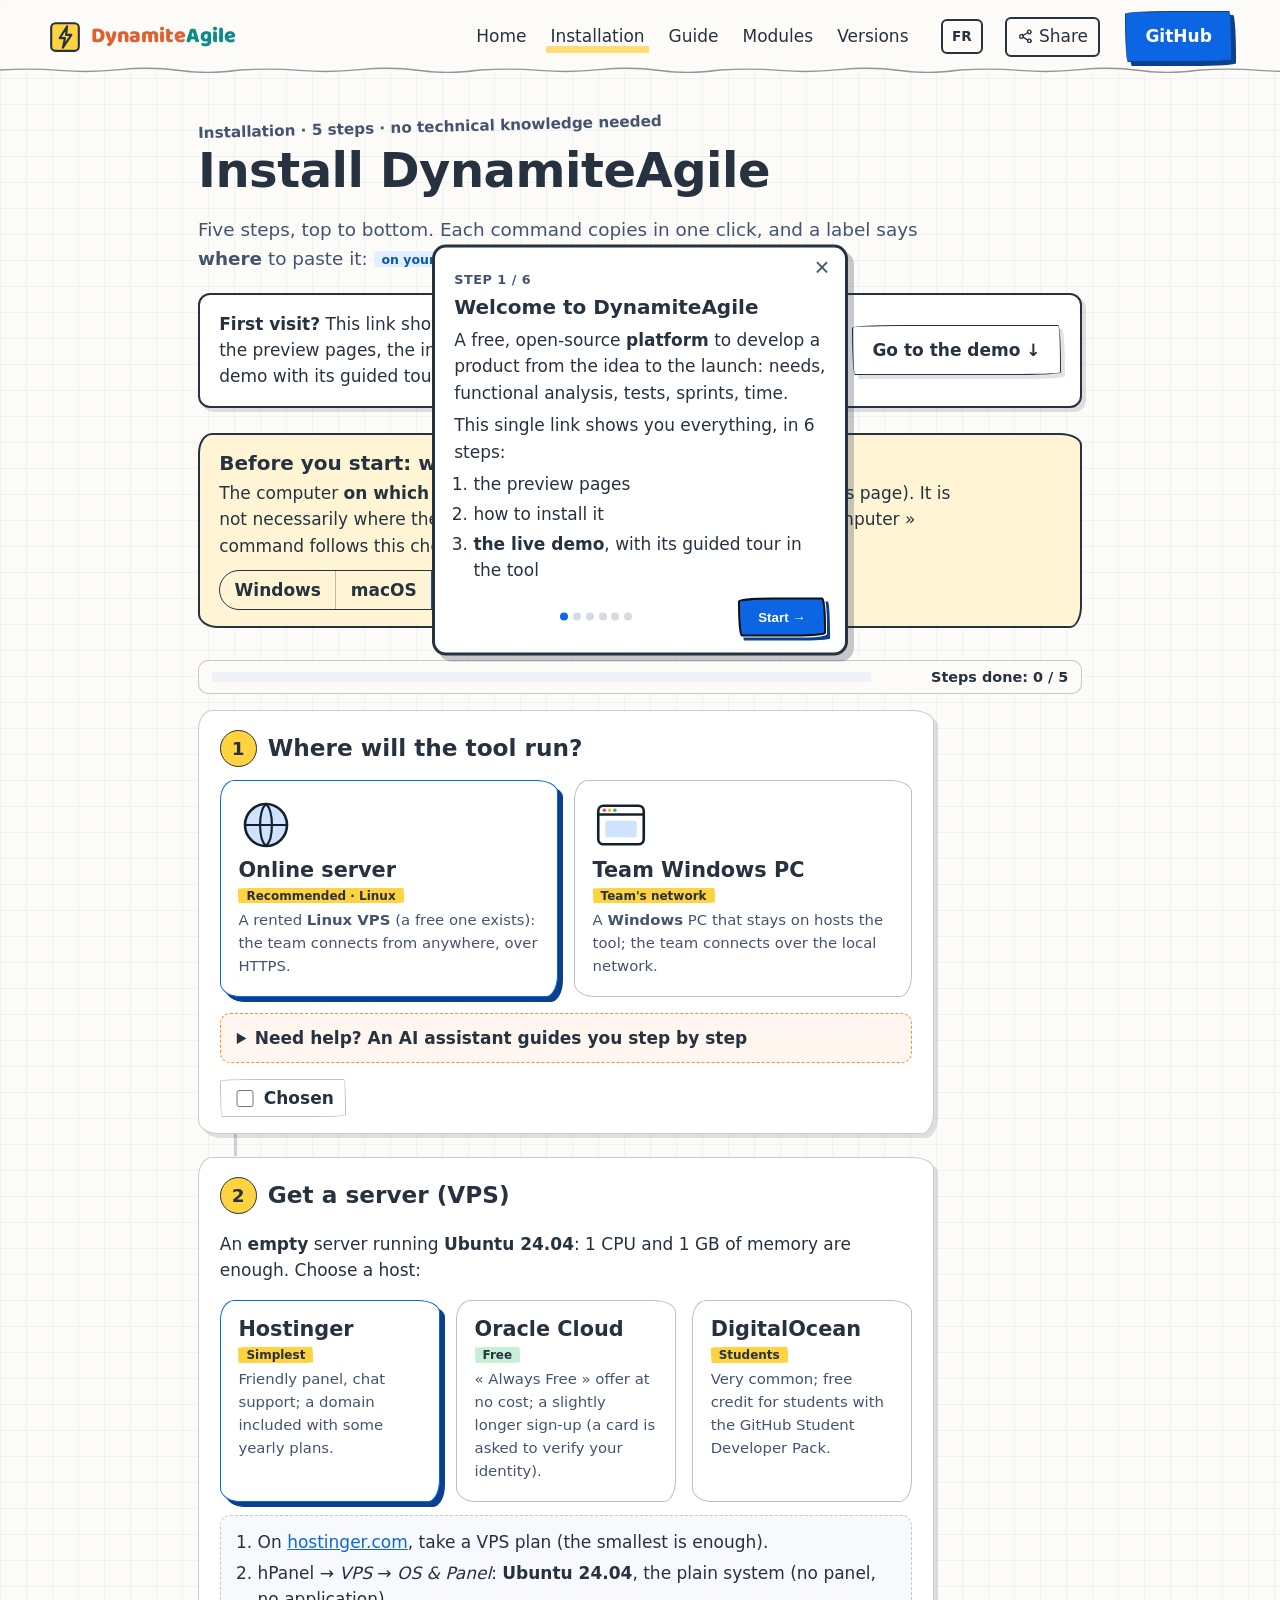
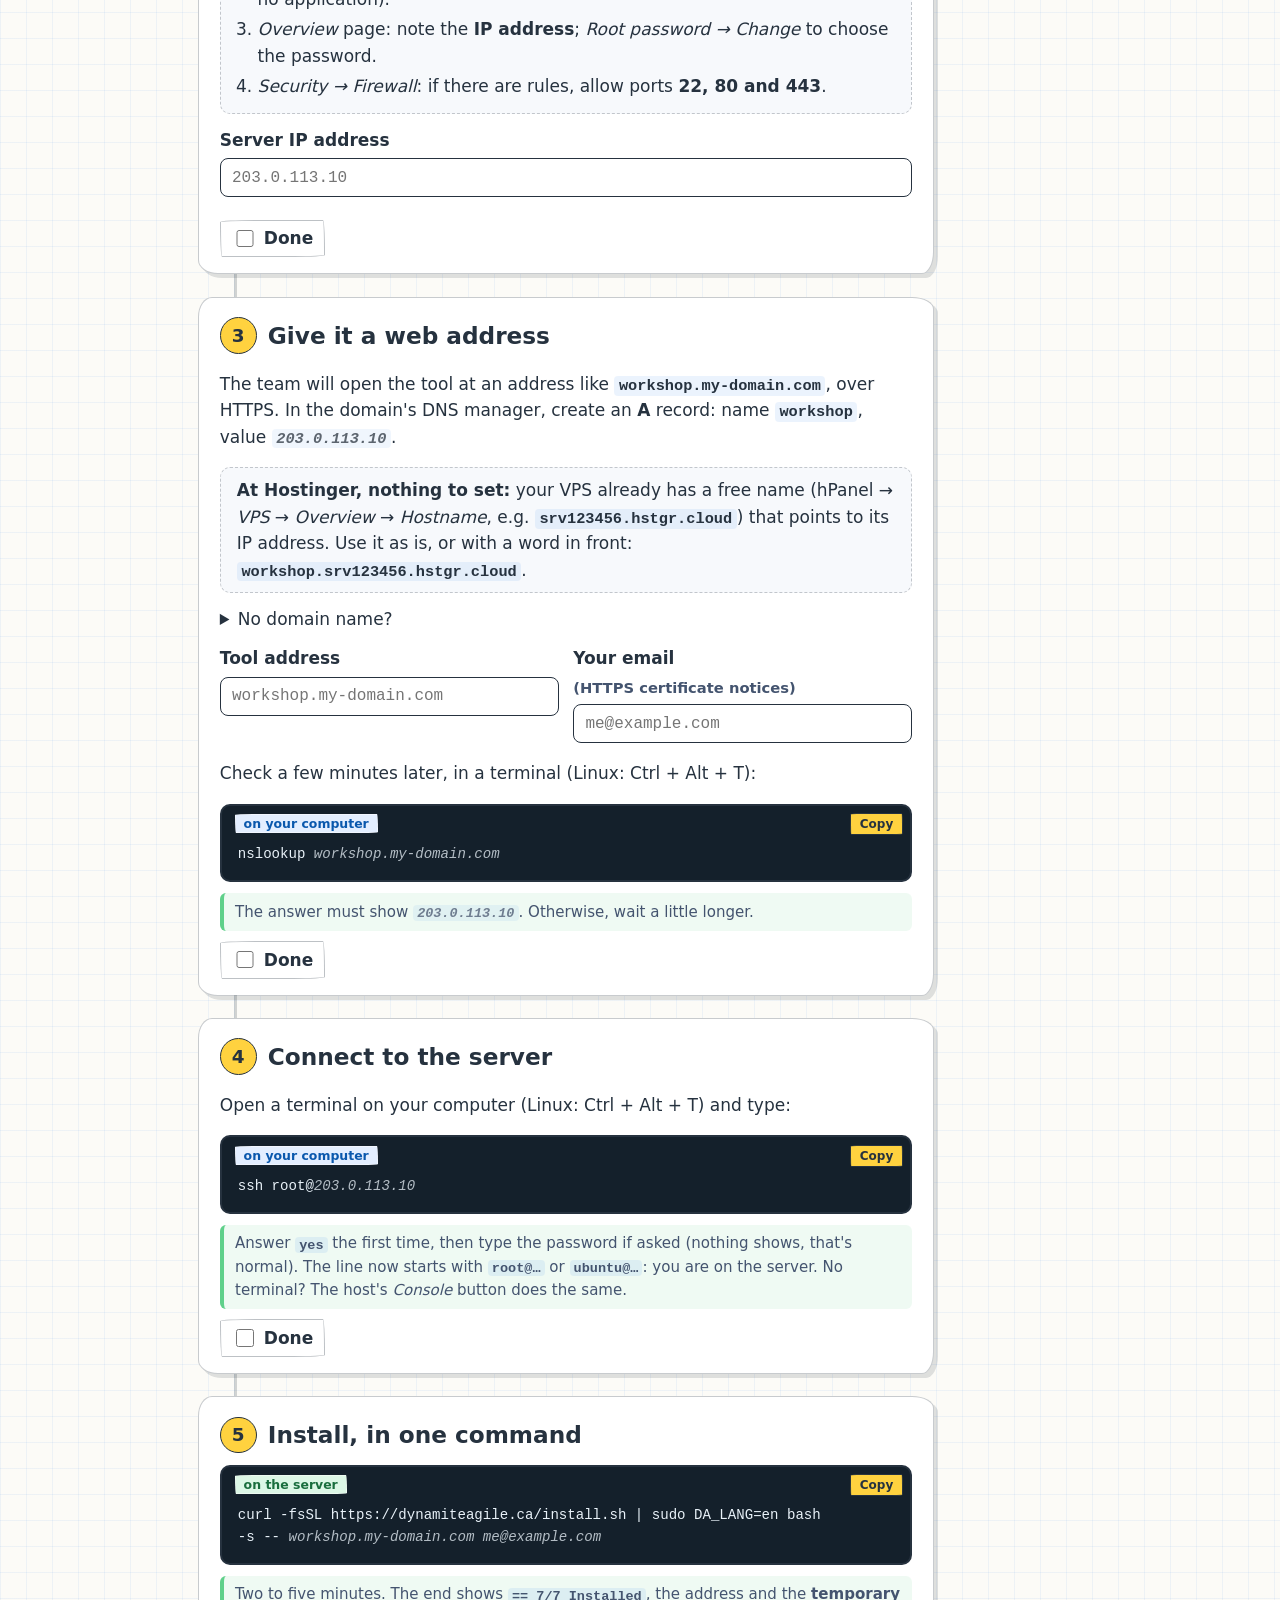
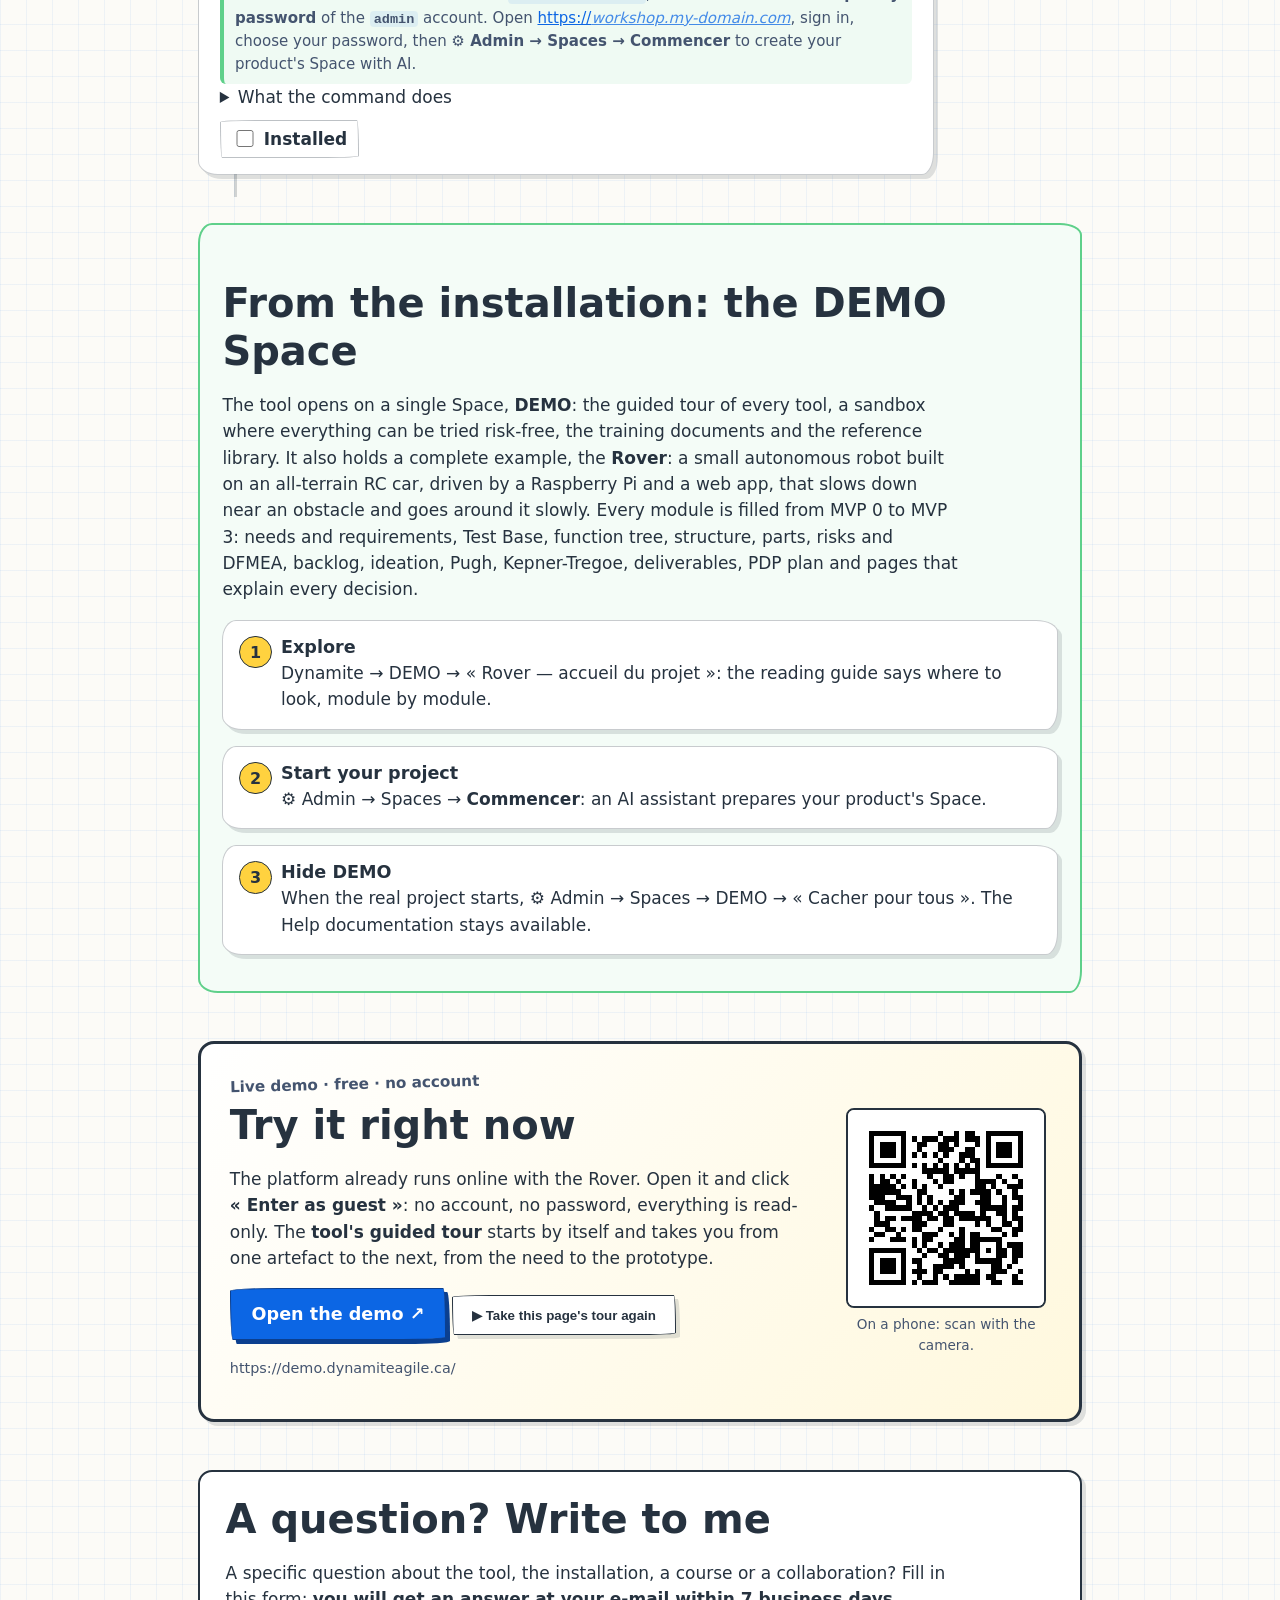
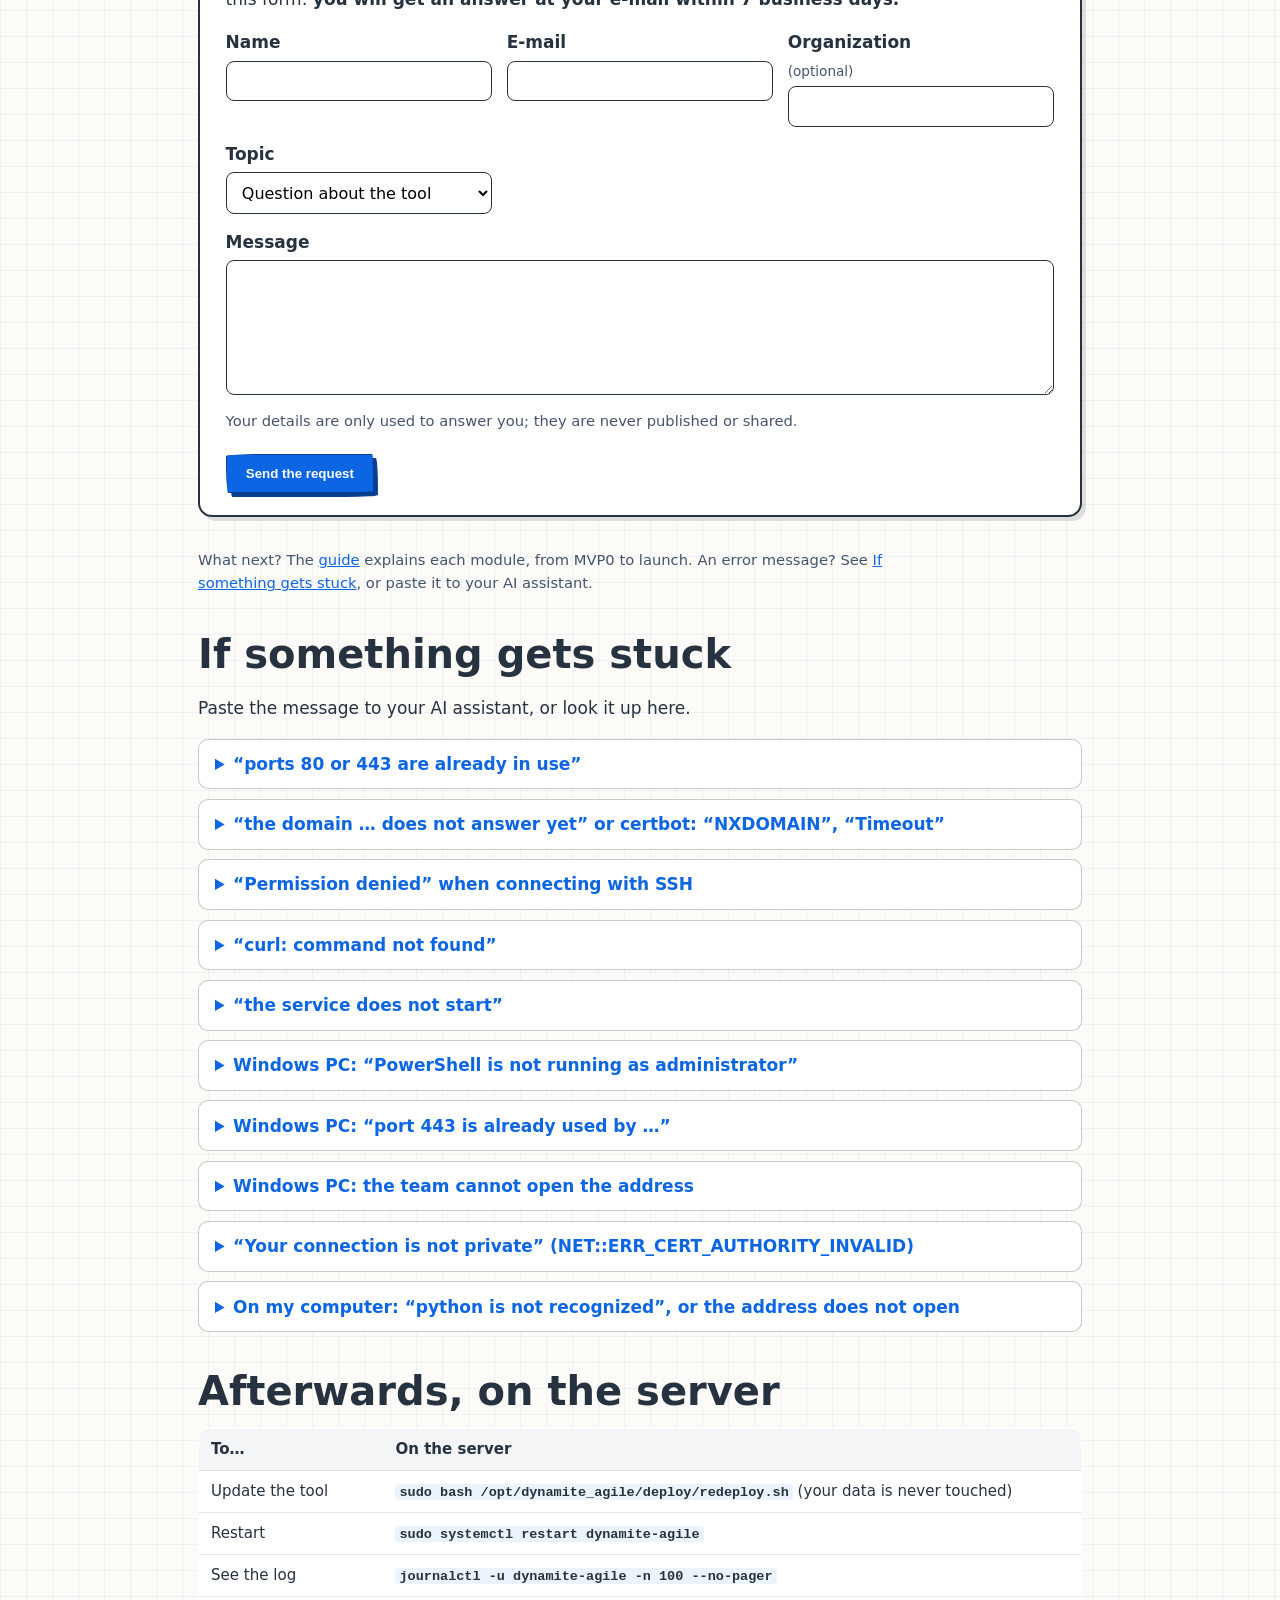
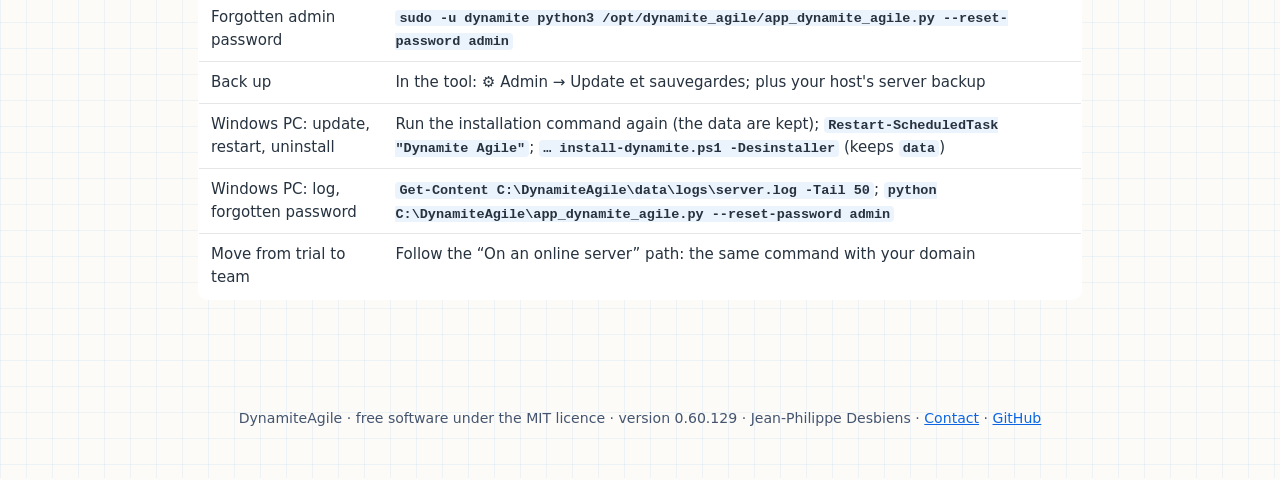
==== site/en/index.html @ bbf8b6cb "0.60.129 — Diamond : « Importer un lot (.zip) » pose un croquis sur une feuille de concept existante" ====
<!DOCTYPE html>
<html lang="en">
<head>
<meta charset="utf-8">
<meta name="viewport" content="width=device-width, initial-scale=1">
<title>Install DynamiteAgile</title>
<meta name="description" content="Install DynamiteAgile in 5 steps, no technical knowledge needed: an online server or a team Windows PC, from Windows, macOS or Linux.">
<link rel="icon" href="data:image/svg+xml,%3Csvg xmlns='http://www.w3.org/2000/svg' viewBox='0 0 32 32'%3E%3Crect x='3' y='3' width='26' height='26' rx='3' fill='%23ffd23f' stroke='%2326323f' stroke-width='2'/%3E%3Cpath d='M18 6 L11 17 H16 L14 26 L22 14 H17 Z' fill='none' stroke='%2326323f' stroke-width='2' stroke-linejoin='round'/%3E%3C/svg%3E">
<link rel="alternate" hreflang="fr" href="https://dynamiteagile.ca/installation.html">
<link rel="alternate" hreflang="en" href="https://dynamiteagile.ca/en/installation.html">
<style>
@font-face { font-family: "DA Logo"; src: url("[data-uri]") format("woff2"); font-weight: 800; font-display: swap; }
.logo-word { font: 800 1.35rem/1 "DA Logo", var(--font, system-ui); letter-spacing: -.005em; }
.lw-d { color: #e0602f; }
.lw-a { color: #0e8a8a; }
:root {
  --paper: #fcfbf7; --grid: rgba(12, 102, 228, .06); --ink: #26323f; --ink-2: #44546f; --blue: #0c66e4;
  --y: #ffd23f; --o: #ff8a3d; --c: #3ec6e0; --g: #5fd08a; --p: #ff6f91; --v: #9b7bff; --b: #4d8dff; --t: #2ec4b6; --r: #ff5a4f;
  --hand: "Segoe Print", "Ink Free", "Bradley Hand", "Chalkboard SE", "Comic Sans MS", "Segoe UI", system-ui, sans-serif;
  --sans: "Segoe UI Variable Text", "Segoe UI", system-ui, -apple-system, "Helvetica Neue", Arial, sans-serif;
  --r-hand: 255px 15px 225px 15px / 15px 225px 15px 255px; --r-card: 14px 22px 12px 20px / 20px 12px 22px 14px;
  --shadow: 4px 4px 0 rgba(38, 50, 63, .14); --pop: cubic-bezier(.34, 1.56, .64, 1);
}
* { box-sizing: border-box; }
html { scroll-behavior: smooth; }
body { margin: 0; font: 17px/1.55 var(--sans); color: var(--ink); background: var(--paper);
  background-image: linear-gradient(var(--grid) 1px, transparent 1px), linear-gradient(90deg, var(--grid) 1px, transparent 1px);
  background-size: 26px 26px; overflow-x: hidden; }
a { color: var(--blue); }
.hand { font-family: var(--hand); }
.hl { background: linear-gradient(transparent 55%, color-mix(in srgb, var(--hlc, var(--y)) 75%, transparent) 55% 92%, transparent 92%);
  padding: 0 .12em; }
.ico { width: 1.4em; height: 1.4em; vertical-align: -.3em; flex: none; }
#energy { position: fixed; inset: 0; z-index: 0; pointer-events: none; }
main, header, footer { position: relative; z-index: 1; }

/* ---------- top ---------- */
.top { position: sticky; top: 0; z-index: 20; display: flex; align-items: center; gap: 1.2rem; padding: .7rem clamp(1rem, 4vw, 3rem);
  background: rgba(252, 251, 247, .88); backdrop-filter: blur(6px); }
.top::after { content: ""; position: absolute; left: 0; right: 0; bottom: 0; height: 6px;
  background: url("data:image/svg+xml,%3Csvg xmlns='http://www.w3.org/2000/svg' width='240' height='6'%3E%3Cpath d='M0 3 Q30 1 60 3.4 T120 2.6 T180 3.5 T240 3' fill='none' stroke='%2326323f' stroke-opacity='.5' stroke-width='1.4' stroke-linecap='round'/%3E%3C/svg%3E") repeat-x; }
.logo { display: flex; align-items: center; gap: .55rem; font: 700 1.15rem var(--hand); text-decoration: none; color: var(--ink); }
.logo-mark { width: 34px; height: 34px; }
.top nav { display: flex; gap: .2rem; margin-left: auto; flex-wrap: wrap; }
.top nav a { position: relative; padding: .35rem .65rem; color: var(--ink); text-decoration: none; font-weight: 500; z-index: 0; }
.top nav a::after { content: ""; position: absolute; left: .4rem; right: .4rem; bottom: .15rem; height: .45rem; z-index: -1;
  background: var(--y); opacity: .7; border-radius: var(--r-hand); transform: scaleX(0); transform-origin: left; transition: transform .25s ease; }
.top nav a:hover::after, .top nav a.on::after { transform: scaleX(1); }
.btn { display: inline-flex; align-items: center; gap: .5rem; padding: .7rem 1.2rem; border: 1.8px solid var(--ink);
  border-radius: var(--r-hand); background: #fff; color: var(--ink); font-weight: 650; text-decoration: none; cursor: pointer;
  box-shadow: var(--shadow); transition: transform .2s var(--pop), box-shadow .2s ease; }
.btn:hover { transform: translate(-2px, -3px) rotate(-.6deg); box-shadow: 7px 7px 0 rgba(38, 50, 63, .16); }
.btn-primary { background: var(--blue); color: #fff; border-color: #0b3f8f; box-shadow: 4px 4px 0 #0b3f8f; }
.btn-primary:hover { box-shadow: 7px 7px 0 #0b3f8f; }

/* ---------- hero ---------- */
.hero { display: grid; grid-template-columns: minmax(0, 1fr) minmax(0, 1.1fr); gap: 2rem; align-items: center;
  max-width: 1240px; margin: 0 auto; padding: clamp(2rem, 6vw, 5rem) clamp(1rem, 4vw, 3rem) 3rem; min-height: 86vh; }
.kicker { font: 600 .95rem var(--hand); color: var(--ink-2); transform: rotate(-1.5deg); display: inline-block; }
h1 { font: 700 clamp(2.1rem, 4.6vw, 3.6rem)/1.12 var(--hand); margin: .3rem 0 1rem; letter-spacing: -.01em; }
.lead { font-size: 1.15rem; color: var(--ink-2); max-width: 36rem; }
.cta { display: flex; gap: .9rem; flex-wrap: wrap; margin-top: 1.6rem; }
.hero-art svg { width: 100%; height: auto; overflow: visible; }
.hero-art .draw path[fill="none"] { stroke-dasharray: 1400; stroke-dashoffset: 1400; animation: draw 2.6s ease-out forwards; }
.hero-art .draw path[fill]:not([fill="none"]) { opacity: 0; animation: fade .8s ease-out forwards; animation-delay: 1.6s; }
@keyframes draw { to { stroke-dashoffset: 0; } }
@keyframes fade { to { opacity: 1; } }
.scroll-hint { display: block; margin: 1.8rem 0 0; font: 600 .9rem var(--hand); color: var(--ink-2); animation: bob 1.8s ease-in-out infinite; }
@keyframes bob { 50% { transform: translateY(6px); } }

/* ---------- sections ---------- */
section { max-width: 1240px; margin: 0 auto; padding: 4.5rem clamp(1rem, 4vw, 3rem); }
h2 { font: 700 clamp(1.7rem, 3.2vw, 2.5rem)/1.2 var(--hand); margin: 0 0 .6rem; }
.sub { color: var(--ink-2); max-width: 44rem; margin: 0 0 2rem; }
.reveal { opacity: 0; transform: translateY(26px) rotate(-.4deg); transition: opacity .7s ease, transform .7s var(--pop); }
.reveal.in { opacity: 1; transform: none; }

/* before / after */
.pains { display: grid; grid-template-columns: repeat(auto-fit, minmax(220px, 1fr)); gap: 1.2rem; }
.pain { position: relative; padding: 1.2rem 1.2rem 1.1rem; background: #fff; border: 1.6px solid rgba(38, 50, 63, .3);
  border-radius: var(--r-card); box-shadow: var(--shadow); }
.pain .was { font: 600 1rem var(--hand); color: #8a95a3; position: relative; display: inline-block; }
.pain .was::after { content: ""; position: absolute; left: -4px; right: -4px; top: 55%; height: 3px; background: var(--r);
  border-radius: 3px; transform: scaleX(0) rotate(-3deg); transform-origin: left; transition: transform .6s ease .3s; }
.pain.in .was::after { transform: scaleX(1) rotate(-3deg); }
.pain .now { margin: .6rem 0 0; font-weight: 650; }
.pain .now span { --hlc: var(--g); }

/* ---------- journey: sticky screen + steps; a cursor plays each tool's gesture (journey.js) ---------- */
.journey { display: grid; grid-template-columns: minmax(0, .9fr) minmax(0, 1.1fr); gap: 2.5rem; align-items: start; }
.steps { display: flex; flex-direction: column; gap: 38vh; padding: 10vh 0 30vh; }
.step { padding: 1.2rem 1.3rem; background: rgba(255, 255, 255, .86); border: 1.6px solid rgba(38, 50, 63, .25); border-radius: var(--r-card);
  box-shadow: var(--shadow); opacity: .35; transform: scale(.97); transition: opacity .4s ease, transform .4s var(--pop), border-color .3s; }
.step.on { opacity: 1; transform: none; border-color: var(--ink); }
.step .time { font: 700 .95rem var(--hand); color: var(--ink-2); }
.step h3 { display: flex; align-items: center; gap: .5rem; margin: .2rem 0 .4rem; font-size: 1.3rem; }
.step p { margin: 0; color: var(--ink-2); }
.step .gain { display: inline-block; margin-top: .6rem; font: 600 .9rem var(--hand); --hlc: var(--g); }
.stage { position: sticky; top: 14vh; }
.screen { position: relative; height: 470px; background: #fff; border: 2px solid var(--ink); border-radius: var(--r-card);
  box-shadow: 8px 8px 0 rgba(38, 50, 63, .16); overflow: hidden; pointer-events: none; user-select: none; }
.screen::before { content: ""; position: absolute; top: -12px; left: 40px; width: 96px; height: 22px; background: color-mix(in srgb, var(--y) 70%, transparent);
  transform: rotate(-4deg); z-index: 3; }
.bar { display: flex; align-items: center; gap: .45rem; height: 40px; padding: 0 .8rem; border-bottom: 1.4px solid rgba(38, 50, 63, .25);
  font: 600 .8rem var(--sans); }
.bar .tab { display: inline-flex; align-items: center; gap: .25rem; padding: .15rem .35rem; border-radius: var(--r-hand); color: var(--ink-2);
  transition: background-color .15s ease, color .15s ease; }
.bar .tab.on { color: var(--ink); background: color-mix(in srgb, var(--acc, var(--b)) 45%, transparent); }
.bar .ico { width: 16px; height: 16px; }
/* a page swap inside one window: only the body crossfades, with a small rise */
.scene { position: absolute; inset: 40px 0 0; padding: 1rem 1.1rem; opacity: 0; transform: translateY(8px); transition: opacity .2s ease, transform .2s ease;
  font-size: .9rem; }
.scene.on { opacity: 1; transform: none; }
.scene.snap, .scene.snap * { transition: none !important; animation: none !important; }  /* a state set while hidden */
.mini-h { font: 700 1.05rem var(--hand); margin: 0 0 .7rem; display: inline-block; background: linear-gradient(transparent 58%, color-mix(in srgb, var(--acc, var(--b)) 55%, transparent) 58% 90%, transparent 90%); }
.rows { display: grid; gap: .45rem; }
.row { display: grid; grid-template-columns: 70px 1fr auto; gap: .6rem; align-items: center; padding: .45rem .55rem; border: 1.2px solid rgba(38, 50, 63, .18);
  border-radius: 8px; background: #fff; }
.row.two { grid-template-columns: 1fr auto; }
.row code { font: 600 .78rem "Cascadia Mono", Consolas, monospace; color: var(--blue); }
/* fixed heights: a ✓ drawn from a fallback font must not make a line taller when a label changes */
.chip { display: inline-flex; align-items: center; height: 1.3rem; padding: 0 .45rem; border-radius: var(--r-hand); font: 700 .72rem/1 var(--sans);
  background: #eef1f5; white-space: nowrap; transition: background-color .2s ease, color .2s ease; }
.chip.y { background: #fff1bf; color: #8a5a00; } .chip.g { background: #dcf7e6; color: #1a6e3e; } .chip.b { background: #e3eeff; color: #0a58ad; }
/* the small buttons of the mock-up: the page's .btn at the size of an application */
.screen .btn { height: 1.85rem; padding: 0 .6rem; font-size: .76rem; line-height: 1; border-width: 1.4px; box-shadow: 2px 2px 0 rgba(38, 50, 63, .16); gap: .3rem; white-space: nowrap;
  transition: transform .08s ease-out, box-shadow .08s ease-out, background-color .2s ease, color .2s ease, border-color .2s ease; }
.screen .btn-primary { box-shadow: 2px 2px 0 #0b3f8f; }
.screen .btn[data-pressed] { transform: translate(1px, 1px); box-shadow: 1px 1px 0 rgba(38, 50, 63, .16); }
.screen .btn.is-done { background: #dcf7e6; color: #1a6e3e; border-color: #1a6e3e; box-shadow: 2px 2px 0 rgba(26, 110, 62, .25); }
/* a label that changes on itself: the old words leave upward, the new arrive from below, the box eases to its width */
.roll { display: inline-grid; overflow: hidden; vertical-align: bottom; transition: width .32s cubic-bezier(.45, 0, .1, 1); }
.roll > span { grid-area: 1 / 1; justify-self: start; white-space: nowrap; }
.roll .ro-out { animation: ro-out .32s cubic-bezier(.45, 0, .1, 1) forwards; }
.roll .ro-in { animation: ro-in .32s cubic-bezier(.45, 0, .1, 1) both; }
@keyframes ro-out { to { transform: translateY(-110%); opacity: 0; } }
@keyframes ro-in { from { transform: translateY(110%); opacity: 0; } }

/* the cursor (glyphs and hotspots of the stageshow kit: arrow, I-beam, east-west resize) */
.jc { position: absolute; left: 0; top: 0; z-index: 5; opacity: 0; transition: opacity .25s ease; will-change: transform; }
.jc.live { opacity: 1; }
.jc.live.idle { opacity: 0; transition-duration: .6s; }
.jc-press { display: grid; transform-origin: 0 0; transition: transform .26s cubic-bezier(.22, 1, .36, 1); }
.jc[data-pressed] .jc-press { transform: scale(.9); transition: transform .08s ease-out; }
.jc-g { grid-area: 1 / 1; display: block; opacity: 0; transform: scale(.6); transform-origin: 0 0; transition: transform .2s ease, opacity .2s ease; }
.jc[data-kind="arrow"] .jc-arrow, .jc[data-kind="ibeam"] .jc-ibeam, .jc[data-kind="ew"] .jc-ew { opacity: 1; transform: none; }
.jc-arrow { margin: -3px 0 0 -4px; transform-origin: 4px 3px; filter: drop-shadow(0 1px 1.5px rgba(0, 0, 0, .22)); }
.jc-arrow path { fill: var(--ink); stroke: var(--ink); stroke-width: 2.4; stroke-linejoin: round; }
.jc-ibeam { margin: -8px 0 0 -5px; transform-origin: 5px 8px; overflow: visible; }
.jc-ew { margin: -10.5px 0 0 -10.5px; transform-origin: 10.5px 10.5px; overflow: visible; }
.jc .edge { stroke: #fff; fill: #fff; } .jc .line { stroke: var(--ink); fill: var(--ink); }

/* Dashboard: the @mention arrives whole from just above, then is acknowledged */
.kpis { display: grid; grid-template-columns: repeat(4, 1fr); gap: .6rem; }
.kpi { padding: .6rem; border: 1.4px solid rgba(38, 50, 63, .25); border-radius: var(--r-card); box-shadow: 2px 2px 0 rgba(38, 50, 63, .12); }
.kpi b { display: block; font-size: 1.5rem; }
.kpi small { color: var(--ink-2); }
.msg { display: flex; align-items: center; gap: .6rem; margin-top: .8rem; padding: .55rem .7rem; border-left: 4px solid var(--r);
  background: #fff5f4; border-radius: 6px; opacity: 0; transform: translateY(-8px);
  transition: opacity .5s cubic-bezier(.25, .8, .25, 1), transform .5s cubic-bezier(.25, .8, .25, 1), background-color .25s ease, border-color .25s ease; }
.msg.in { opacity: 1; transform: none; }
.msg.ok { border-left-color: var(--g); background: #f2fbf5; }
.msg .msg-t { flex: 1; min-width: 0; }
.dot { display: inline-grid; place-items: center; flex: none; width: 20px; height: 20px; border-radius: 50%; background: var(--r); color: #fff;
  font-size: .75rem; font-weight: 700; transition: background-color .2s ease; }
.msg.ok .dot { background: #1a6e3e; }

/* Goldmine: the Need Status menu, then the trace drawn from the need to the requirement */
.pop { position: absolute; z-index: 4; display: grid; min-width: 170px; padding: .25rem; background: #fff; border: 1.4px solid var(--ink);
  border-radius: 10px; box-shadow: 3px 3px 0 rgba(38, 50, 63, .16); font: 600 .78rem var(--sans);
  opacity: 0; transform: translateY(-4px); transition: opacity .16s ease, transform .16s ease; }
.pop.open { opacity: 1; transform: none; }
.pop > span { padding: .3rem .55rem; border-radius: 7px; transition: background-color .15s ease; }
.pop > span[data-hover] { background: color-mix(in srgb, var(--acc, var(--y)) 40%, transparent); }
.trace { position: relative; height: 130px; margin-top: .9rem; }
.trace svg { width: 100%; height: 100px; }
.trace .base { stroke: #c9ced6; stroke-dasharray: 8 10; }
.trace .lit { stroke: var(--y); stroke-dasharray: 600; stroke-dashoffset: 600; transition: stroke-dashoffset 1.1s cubic-bezier(.45, 0, .1, 1); }
.trace.on .lit { stroke-dashoffset: 0; }
.trace circle { fill: #fff; stroke: var(--ink); stroke-width: 2; transition: fill .25s ease; }
.trace.on circle { fill: var(--y); }
.trace.on circle:nth-of-type(2) { transition-delay: .5s; } .trace.on circle:nth-of-type(3) { transition-delay: 1s; }
.trace-l { position: relative; height: 22px; font: 600 .82rem var(--hand); }
.trace-l span { position: absolute; transform: translateX(-50%); white-space: nowrap; }
.trace-l span:nth-child(1) { left: 8.7%; } .trace-l span:nth-child(2) { left: 50%; } .trace-l span:nth-child(3) { left: 91.3%; transform: translateX(-80%); }

/* Diamond: the function tree grows branch by branch; a click on F3 brings its DFMEA line and key test */
.ftree { display: grid; grid-template-columns: 36% 1fr; align-items: center; gap: 1.4rem; position: relative; }
.fkids { display: flex; flex-direction: column; gap: .4rem; border-left: 2px solid transparent; padding-left: .9rem; transition: border-color .3s ease; }
.ftree.grown .fkids { border-left-color: var(--ink); }
.fnode { border: 2px solid var(--ink); border-radius: var(--r-hand); padding: .3rem .5rem; background: #fff; font-size: .82rem; line-height: 1.2; }
.fnode code { margin-right: .35rem; font-weight: 700; }
.fnode.f0 { position: relative; background: color-mix(in srgb, var(--y) 55%, #fff); }
.fnode.f0::after { content: ""; position: absolute; right: calc(-1.4rem - 2px); top: 50%; width: 1.4rem; border-top: 2px solid var(--ink); }
.fkids .fnode { position: relative; background: color-mix(in srgb, var(--c) 22%, #fff); opacity: 0; transform: translateX(-12px);
  transition: opacity .4s ease, transform .4s ease, background-color .15s ease, box-shadow .15s ease;
  transition-delay: calc(var(--k, 0) * .3s), calc(var(--k, 0) * .3s), 0s, 0s; }
.fkids .fnode::before { content: ""; position: absolute; left: calc(-.9rem - 2px); top: 50%; width: .9rem; border-top: 2px solid var(--ink); }
.fkids .fnode.crit { border-width: 3px; }
.ftree.grown .fkids .fnode { opacity: 1; transform: none; }
.ftree .fnode.sel { background: color-mix(in srgb, var(--c) 60%, #fff); box-shadow: 2px 2px 0 var(--ink); }
.dfm { opacity: 0; transform: translateY(-6px); transition: opacity .45s cubic-bezier(.25, .8, .25, 1), transform .45s cubic-bezier(.25, .8, .25, 1); }
.dfm.in { opacity: 1; transform: none; }
.row.dfm { grid-template-columns: auto 1fr auto; }

/* Exploration: a month ruler, the phases, and the launch date that follows a longer Concept */
.gantt { display: grid; gap: 1rem; margin-top: .3rem; }
.g-row { display: grid; grid-template-columns: 96px 1fr; align-items: center; gap: .6rem; font-size: .84rem; }
.g-track { position: relative; height: 24px;
  background: repeating-linear-gradient(90deg, rgba(38, 50, 63, .1) 0 1px, transparent 1px 16.666%); }
.g-ruler .g-track { height: 1rem; background: none; font-size: .72rem; color: var(--ink-2); }
.g-ruler .g-track span { position: absolute; top: 0; }
.g-bar { position: absolute; top: 3px; height: 18px; border-radius: var(--r-hand); background: var(--v); opacity: .85; width: 0;
  transition: width .8s ease, left .45s cubic-bezier(.45, 0, .1, 1); }
.g-bar.pink { background: var(--p); }
.g-bar.drag { transition: none; }
.g-ms { position: absolute; top: 5px; width: 14px; height: 14px; margin-left: -7px; background: var(--o); border: 1.6px solid var(--ink);
  transform: rotate(45deg); transition: left .45s cubic-bezier(.45, 0, .1, 1); }
.row.g-sum { margin-top: 1.4rem; grid-template-columns: 1fr auto; }
.g-sum b { font-variant-numeric: tabular-nums; }

/* Agile: one card carried by the hand from To Do to In Progress */
.board { display: grid; grid-template-columns: repeat(3, 1fr); gap: .6rem; height: 330px; }
.col { background: #f4f5f7; border-radius: 10px; padding: .5rem; position: relative; }
.col h4 { margin: 0 0 .4rem; font-size: .75rem; text-transform: uppercase; color: var(--ink-2); }
.card { position: absolute; padding: .45rem .55rem; background: #fff; border: 1.4px solid rgba(38, 50, 63, .25); border-radius: var(--r-card);
  box-shadow: 2px 2px 0 rgba(38, 50, 63, .12); font-size: .78rem; will-change: transform; transform-origin: 50% 50%;
  transition: transform .35s cubic-bezier(.45, 0, .1, 1), box-shadow .2s ease; }
.card.held { transition: box-shadow .2s ease; box-shadow: 6px 8px 0 rgba(38, 50, 63, .16); z-index: 3; }

/* Dynamite: the objective typed in the page, then the Word export */
.wiki { font-size: .86rem; }
.wiki .typed { min-height: 2.6em; }
.wiki .typed.caret::after { content: ""; display: inline-block; width: 2px; height: 1.05em; margin-left: 1px; vertical-align: -.18em; background: var(--ink); }
.wiki .ph { height: 7px; margin: .55rem 0 0; border-radius: 4px; background: #e9ecf0; }
.wiki .block { margin-top: .7rem; padding: .5rem .6rem; border: 1.4px dashed var(--o); border-radius: 8px; background: #fff7ef; }
.wiki .block.exp { display: flex; align-items: center; gap: .7rem; border-color: var(--b); background: #f2f7ff; color: var(--ink-2); }

/* Testing: the waveform, the attached PDF, then Verified */
.scope { display: grid; grid-template-columns: 1.3fr 1fr; gap: .8rem; }
.scope svg { width: 100%; height: 150px; background: #0f1d1a; border-radius: 10px; }
.scope .wave { stroke-dasharray: 600; stroke-dashoffset: 600; }
.scope.run .wave { animation: draw 2.4s linear forwards; }
.scope .btn { justify-self: start; margin-top: .3rem; }

/* Timesheet: four days, Thursday copied to Friday, the week submitted */
.hours { display: grid; grid-template-columns: repeat(5, 1fr); gap: .45rem; height: 150px; margin-top: .4rem; }
.hcol { position: relative; display: flex; align-items: flex-end; }
.hcol i { display: block; width: 100%; height: 0; background: var(--t); border-radius: 6px 6px 3px 3px; opacity: .85; transition: height .8s var(--pop); }
.hcol.fri::before { content: ""; position: absolute; left: 0; right: 0; bottom: 0; height: 88%; border: 1.6px dashed rgba(38, 50, 63, .35);
  border-radius: 6px 6px 3px 3px; transition: opacity .3s ease; }
.hcol.fri.filled::before { opacity: 0; }
.days { display: grid; grid-template-columns: repeat(5, 1fr); gap: .45rem; margin-top: .25rem; text-align: center; font-size: .75rem; color: var(--ink-2); }
.acts { display: flex; gap: .6rem; flex-wrap: wrap; margin: .8rem 0; }

/* Training: the test submitted, the topic Completed */
.tl { display: flex; align-items: center; justify-content: space-between; gap: .6rem; }
.progress { height: 14px; border: 1.4px solid var(--ink); border-radius: var(--r-hand); overflow: hidden; margin: .6rem 0 .9rem; }
.progress i { display: block; height: 100%; width: 0; background: var(--p); transition: width 1s ease; }
.progress.full i { background: var(--g); }

/* narrow screens: the screen comes first and plays the day on its own (journey.js) */
@media (max-width: 900px) {
  .stage { order: -1; margin-bottom: .6rem; }
}
@media (max-width: 560px) {
  .bar { gap: .2rem; padding: 0 .5rem; }
  .bar .tl { display: none; }
  .scene { padding: .9rem .8rem; }
  .row { grid-template-columns: 64px 1fr auto; gap: .5rem; padding: .4rem .45rem; }
  .row.g-sum { grid-template-columns: 1fr auto; }
  .row code { white-space: nowrap; }
  .kpis { gap: .4rem; }
  .kpi { padding: .35rem .5rem; }
  .kpi b { font-size: 1.15rem; }
  .msg { flex-wrap: wrap; row-gap: .45rem; }
  .msg .msg-t { flex-basis: calc(100% - 20px - .6rem); }
  .msg .btn { margin-left: calc(20px + .6rem); }
  .msg + .rows .row + .row { display: none; }  /* one ticket under the message, room left for the hand to rest */
  .ftree { grid-template-columns: 1fr; gap: .5rem; }
  .fnode.f0::after { display: none; }
  .g-row { grid-template-columns: 72px 1fr; }
  .scope { grid-template-columns: 1fr; }
  .scope svg { height: 96px; }
  .board { height: 330px; gap: .4rem; }
  .card { font-size: .72rem; padding: .4rem .45rem; }
  .hours { height: 120px; }
}
@media (prefers-reduced-motion: reduce) {
  .scope .wave { stroke-dashoffset: 0; }
}

/* ---------- chain ---------- */
.chain svg { width: 100%; height: auto; }
.chain .node rect { fill: #fff; stroke: var(--ink); stroke-width: 2; }
.chain .node text { font: 700 17px var(--hand); fill: var(--ink); }
.chain .node .sm { font: 500 12px var(--sans); fill: var(--ink-2); }
.chain .link { fill: none; stroke: var(--ink); stroke-width: 2.2; stroke-linecap: round; stroke-dasharray: 600; stroke-dashoffset: 600; transition: stroke-dashoffset 1.4s ease; }
.chain.in .link { stroke-dashoffset: 0; }
.chain .spark { fill: var(--y); stroke: var(--ink); stroke-width: 1.2; }

/* ---------- tools grid ---------- */
.tools { display: grid; grid-template-columns: repeat(auto-fill, minmax(215px, 1fr)); gap: 1.1rem; }
.tool { position: relative; padding: 1.1rem 1.1rem 1rem; background: #fff; border: 1.6px solid rgba(38, 50, 63, .28); border-radius: var(--r-card);
  box-shadow: var(--shadow); transition: transform .3s var(--pop), box-shadow .3s ease; transform-style: preserve-3d; }
.tool:hover { box-shadow: 9px 10px 0 rgba(38, 50, 63, .15); }
.tool .ico { width: 44px; height: 44px; padding: 6px; border-radius: 46% 54% 50% 50% / 52% 46% 54% 48%;
  background: color-mix(in srgb, var(--a) 45%, transparent); transition: transform .4s var(--pop); }
.tool:hover .ico { transform: rotate(-10deg) scale(1.1); }
.tool h3 { margin: .6rem 0 .25rem; font: 700 1.15rem var(--hand); }
.tool p { margin: 0; color: var(--ink-2); font-size: .93rem; }

/* ---------- numbers & trust ---------- */
.nums { display: grid; grid-template-columns: repeat(auto-fit, minmax(170px, 1fr)); gap: 1rem; }
.num { text-align: center; padding: 1.1rem; background: #fff; border: 1.6px solid rgba(38, 50, 63, .25); border-radius: var(--r-card); box-shadow: var(--shadow); }
.num b { display: block; font: 700 2.4rem var(--hand); }
.num span { color: var(--ink-2); }
.trust { display: grid; grid-template-columns: repeat(auto-fit, minmax(240px, 1fr)); gap: 1rem; }
.trust li { list-style: none; padding: .8rem 1rem; background: rgba(255, 255, 255, .8); border-left: 5px solid var(--g); border-radius: 8px; }
.final { text-align: center; }
.final .cta { justify-content: center; }
footer { text-align: center; padding: 2rem 1rem 3rem; color: var(--ink-2); font-size: .88rem; }

@media (max-width: 900px) {
  .hero, .journey { grid-template-columns: minmax(0, 1fr); }
  .stage { position: relative; top: 0; }
  .steps { gap: 1.2rem; padding: 1rem 0; }
  .step { opacity: 1; transform: none; }
  .kpis { grid-template-columns: repeat(2, 1fr); }
  .screen { overflow: hidden; } .bar { overflow: hidden; } #journee { overflow-x: clip; }
}
@media (prefers-reduced-motion: reduce) {
  *, *::before, *::after { animation: none !important; transition: none !important; }
  .reveal { opacity: 1; transform: none; }
  .hero-art .draw path { stroke-dashoffset: 0 !important; opacity: 1 !important; }
  #energy { display: none; }
}
/* Website of Dynamite | Agile (D-O-015): added on top of the CSS of the vitrine (same tokens, same hand-drawn look). */
main { overflow-x: clip; }
.top .gh { margin-left: .4rem; }
.top nav a.on::after { transform: scaleX(1); }
.page { max-width: 980px; margin: 0 auto; padding: 2.5rem clamp(1rem, 4vw, 3rem) 4rem; }
.page h1 { font-size: clamp(2rem, 4vw, 3rem); }
.page h2 { margin-top: 2.6rem; }
.page h3 { font: 700 1.2rem var(--hand); margin: 1.6rem 0 .4rem; }
.page p, .page li { max-width: 46rem; }
.note { padding: .8rem 1rem; margin: 1rem 0; background: rgba(255, 255, 255, .85); border-left: 5px solid var(--y); border-radius: 8px; }
.note.warn { border-left-color: var(--o); }
.note.ok { border-left-color: var(--g); }
.toc { display: flex; flex-wrap: wrap; gap: .5rem; margin: 1rem 0 2rem; padding: 0; list-style: none; }
.toc a { display: inline-block; padding: .3rem .7rem; border: 1.4px solid rgba(38, 50, 63, .3); border-radius: var(--r-hand);
  background: #fff; text-decoration: none; color: var(--ink); font-weight: 600; font-size: .92rem; }
.toc a:hover { background: color-mix(in srgb, var(--y) 45%, #fff); }
.stepper { counter-reset: st; list-style: none; padding: 0; }
.stepper > li { counter-increment: st; position: relative; padding: 1rem 1.1rem 1rem 3.6rem; margin: 0 0 1rem; background: #fff;
  border: 1.6px solid rgba(38, 50, 63, .25); border-radius: var(--r-card); box-shadow: var(--shadow); max-width: none; }
.stepper > li::before { content: counter(st); position: absolute; left: 1rem; top: .95rem; display: grid; place-items: center;
  width: 1.9rem; height: 1.9rem; border-radius: 50%; background: var(--y); border: 1.6px solid var(--ink); font: 700 1rem var(--hand); }
.stepper > li > b:first-child { display: block; font: 700 1.1rem var(--hand); margin-bottom: .2rem; }
pre.cmd { position: relative; margin: .7rem 0; padding: .9rem 1rem; background: #14202b; color: #e8f1f8; border-radius: 10px;
  font: 500 .88rem/1.55 "Cascadia Mono", Consolas, "SFMono-Regular", Menlo, monospace; overflow-x: auto; border: 2px solid var(--ink); }
pre.cmd .c { color: #7f95a8; }
pre.cmd .p { color: var(--g); user-select: none; }
.copy { position: absolute; top: .45rem; right: .45rem; padding: .2rem .55rem; font: 600 .75rem var(--sans); color: var(--ink);
  background: var(--y); border: 1.4px solid var(--ink); border-radius: var(--r-hand); cursor: pointer; }
table.t { width: 100%; border-collapse: collapse; margin: .8rem 0; background: #fff; border: 1.6px solid rgba(38, 50, 63, .25);
  border-radius: 10px; overflow: hidden; font-size: .94rem; }
table.t th, table.t td { padding: .55rem .75rem; text-align: left; vertical-align: top; border-bottom: 1px solid rgba(38, 50, 63, .12); }
table.t th { background: #f4f5f7; font-weight: 650; }
code { font: 600 .9em "Cascadia Mono", Consolas, monospace; background: rgba(12, 102, 228, .08); padding: .05em .3em; border-radius: 4px; }
pre code { background: none; padding: 0; font: inherit; }

/* ---------- landing: the descent into the mine ---------- */
#descente { overflow-x: clip; }
.descent { display: grid; grid-template-columns: 120px minmax(0, 1fr); gap: 2rem; }
.shaft { position: sticky; top: 16vh; height: 64vh; display: flex; flex-direction: column; align-items: center; }
.shaft .rope { position: relative; flex: 1; width: 6px; background: rgba(38, 50, 63, .12); border-radius: 3px; overflow: hidden; }
.shaft .rope i { position: absolute; left: 0; top: 0; width: 100%; height: var(--depth, 0%); background: var(--o); border-radius: 3px; }
.shaft .depth { margin-top: .6rem; font: 700 1.5rem var(--hand); white-space: nowrap; }
.shaft .lamp { width: 44px; height: 44px; margin-bottom: .5rem; }
.levels { display: flex; flex-direction: column; gap: 22vh; padding: 6vh 0 18vh; }
.level { display: grid; grid-template-columns: 150px minmax(0, 1fr); gap: 1.4rem; align-items: center; padding: 1.3rem 1.4rem;
  background: rgba(255, 255, 255, .9); border: 1.6px solid rgba(38, 50, 63, .25); border-radius: var(--r-card); box-shadow: var(--shadow);
  opacity: 0; transform: translateX(40px) rotate(.6deg); transition: opacity .7s ease, transform .8s var(--pop); }
.level.in { opacity: 1; transform: none; }
.level img { width: 150px; height: auto; transform: scale(.6) rotate(-8deg); transition: transform .9s var(--pop) .15s; }
.level.in img { transform: none; }
.level .m { font: 700 .9rem var(--hand); color: var(--ink-2); }
.level h3 { margin: .1rem 0 .35rem; font: 700 1.45rem var(--hand); }
.level .mine { margin: 0 0 .35rem; }
.level .proj { margin: 0; color: var(--ink-2); }
.level .proj b { color: var(--ink); }
.surface { text-align: center; font: 700 1.3rem var(--hand); }

/* ---------- landing: three commands in a terminal ---------- */
.term { max-width: 760px; margin: 1.4rem auto 0; background: #14202b; border: 2px solid var(--ink); border-radius: var(--r-card);
  box-shadow: 8px 8px 0 rgba(38, 50, 63, .16); overflow: hidden; }
.term .tbar { display: flex; gap: .4rem; padding: .55rem .8rem; background: #1d2b38; }
.term .tbar i { width: 11px; height: 11px; border-radius: 50%; background: var(--r); }
.term .tbar i:nth-child(2) { background: var(--y); } .term .tbar i:nth-child(3) { background: var(--g); }
.term pre { margin: 0; padding: 1rem 1.1rem 1.2rem; min-height: 9.5rem; color: #e8f1f8; font: 500 .92rem/1.7 "Cascadia Mono", Consolas, monospace;
  white-space: pre-wrap; text-align: left; overflow-wrap: anywhere; }
.term .ok { color: var(--g); }
.center { text-align: center; }
.center .sub { margin-left: auto; margin-right: auto; }
.center .cta { justify-content: center; }

@media (max-width: 900px) {
  .descent { grid-template-columns: 1fr; }
  .shaft { display: none; }
  .levels { gap: 1.2rem; padding: 1rem 0; }
  .level { grid-template-columns: 90px minmax(0, 1fr); }
  .level img { width: 90px; }
}
@media (prefers-reduced-motion: reduce) {
  .level, .level img { opacity: 1; transform: none; }
}
@media (max-width: 640px) {
  .top { flex-wrap: wrap; gap: .4rem .8rem; }
  .top nav { order: 3; width: 100%; margin-left: 0; }
  .top .gh { margin-left: auto; padding: .45rem .8rem; }
  .level { grid-template-columns: minmax(0, 1fr); transform: translateY(24px); }
  .level > div { min-width: 0; }
  .level img { width: 80px; }
  table.t { display: block; overflow-x: auto; }
}

/* ---------- installation page ---------- */
.install h2 { margin-top: 2.2rem; }
.where { display: inline-block; padding: .05rem .5rem; border-radius: var(--r-hand); font: 700 .78rem var(--sans); vertical-align: .1em; }
.where.pc { background: #e3eeff; color: #0a58ad; }
.where.srv { background: #dcf7e6; color: #1a6e3e; }
pre.cmd .where { position: absolute; top: .55rem; left: .8rem; border: 1.2px solid rgba(255, 255, 255, .5); }
pre.cmd[data-where] { padding-top: 2.4rem; }
pre.cmd { white-space: pre-wrap; overflow-wrap: anywhere; padding-right: 5.2rem; }
.dest { display: grid; grid-template-columns: repeat(auto-fit, minmax(230px, 1fr)); gap: 1rem; }
.dest-card { position: relative; display: flex; flex-direction: column; gap: .35rem; padding: 1rem 1.1rem 1.1rem; cursor: pointer;
  background: #fff; border: 1.8px solid rgba(38, 50, 63, .3); border-radius: var(--r-card); box-shadow: var(--shadow);
  transition: transform .2s var(--pop), border-color .2s; }
.dest-card:hover { transform: translateY(-2px); }
.dest-card.on { border-color: var(--blue); box-shadow: 5px 5px 0 #0b3f8f; }
.dest-card input { position: absolute; opacity: 0; }
.dest-card b { font: 700 1.15rem var(--hand); }
.dest-card .tag { align-self: flex-start; padding: .05rem .5rem; border-radius: var(--r-hand); background: var(--y); font: 700 .75rem var(--sans); }
.dest-card span:last-child { color: var(--ink-2); font-size: .93rem; }
.dest-card:focus-within { outline: 3px solid var(--blue); outline-offset: 2px; }
.agent { margin: 2rem 0 0; padding: 1.1rem 1.2rem; max-width: none; background: #fff7ef; border: 1.8px dashed var(--o); border-radius: var(--r-card); }
.agent h2 { margin-top: 0; }
.agent .opt { font: 600 .9rem var(--sans); color: var(--ink-2); }
pre.prompt { white-space: pre-wrap; background: #fffdf8; color: var(--ink); border-color: var(--o); }
.muted { color: var(--ink-2); font-size: .92rem; }
.fill { padding: 0; max-width: none; }
.fields { display: grid; grid-template-columns: repeat(auto-fit, minmax(240px, 1fr)); gap: .9rem; }
.fields label { display: flex; flex-direction: column; gap: .3rem; font-weight: 650; }
.fields input { padding: .6rem .7rem; font: 500 1rem "Cascadia Mono", Consolas, monospace; border: 1.6px solid var(--ink);
  border-radius: 8px; background: #fff; }
.fields input:focus { outline: 3px solid color-mix(in srgb, var(--y) 80%, transparent); }
.progress-bar { position: sticky; top: 80px; z-index: 5; display: flex; align-items: center; gap: .8rem; margin: 2rem 0 1rem;
  padding: .5rem .8rem; background: rgba(252, 251, 247, .95); border: 1.4px solid rgba(38, 50, 63, .25); border-radius: 10px; }
.progress-bar .track { flex: 1; height: 10px; border-radius: var(--r-hand); background: #eef1f5; overflow: hidden; }
.progress-bar .track i { display: block; height: 100%; width: 0; background: var(--g); transition: width .5s var(--pop); }
.progress-bar span { font: 700 .9rem var(--hand); min-width: 11.5rem; text-align: right; }
.stepper > li.ok { border-color: var(--g); background: #f6fdf8; }
.stepper > li.ok::before { content: "✓"; background: var(--g); }
.expect { margin: .5rem 0 0; padding: .45rem .7rem; border-left: 4px solid var(--g); background: rgba(95, 208, 138, .1); border-radius: 6px; font-size: .94rem; }
.done { display: inline-flex; align-items: center; gap: .45rem; margin-top: .8rem; padding: .3rem .7rem; font-weight: 650; cursor: pointer;
  border: 1.4px solid rgba(38, 50, 63, .3); border-radius: var(--r-hand); background: #fff; }
.done input { width: 1.1rem; height: 1.1rem; accent-color: var(--g); }
.stepper details { margin-top: .6rem; }
.stepper summary, .trouble summary { cursor: pointer; font-weight: 650; color: var(--blue); }
.ph { opacity: .75; font-style: italic; }
.os-tabs { display: flex; gap: .5rem; margin: 1.6rem 0 1rem; }
.os-tabs button { padding: .5rem 1rem; font: 650 1rem var(--sans); border: 1.6px solid var(--ink); border-radius: var(--r-hand);
  background: #fff; cursor: pointer; }
.os-tabs button[aria-selected="true"] { background: var(--ink); color: #fff; }
.trouble { margin: .6rem 0; padding: .7rem 1rem; background: #fff; border: 1.4px solid rgba(38, 50, 63, .25); border-radius: 10px; }
.trouble p, .trouble pre { margin-bottom: 0; }
@media (max-width: 640px) {
  .progress-bar { top: 112px; }
  .progress-bar span { min-width: 0; }
}
/* D-O-017: FR | EN switch in the top bar */
.top .lang { margin-left: .2rem; padding: .3rem .55rem; border: 2px solid var(--ink); border-radius: 6px; color: var(--ink);
  font-weight: 700; font-size: .85rem; text-decoration: none; }
.top .lang:hover, .top .lang:focus-visible { background: var(--y, #ffd23f); }
/* 0.60.12: « Versions » page */
.ver-you label { display: block; margin-bottom: .35rem; }
.ver-input { font: inherit; padding: .35rem .6rem; width: 9rem; border: 1.4px solid rgba(38, 50, 63, .4); border-radius: 8px; }
.ver-pkg { margin: .5rem 0 1.5rem; }
.ver-pkg code.sha { word-break: break-all; }
.ver-list > li .tag { display: inline-block; margin: 0 0 .3rem; padding: .05rem .5rem; font-size: .8rem; font-weight: 700;
  background: var(--g); color: #fff; border-radius: 999px; }
.ver-list > li > span { display: block; }
/* 0.60.34: the Traefik question of the installation page */
.fields label[hidden], pre.cmd[hidden] { display: none; }
.fields label.check { flex-direction: row; align-items: flex-start; gap: .55rem; grid-column: 1 / -1; font-weight: 500; line-height: 1.4; }
.fields label.check input { width: 1.15rem; height: 1.15rem; margin-top: .15rem; flex: none; }

/* ---------- installation in 5 steps (0.60.39, D-O-048) ---------- */
.wiz { list-style: none; padding: 0; margin: 0; counter-reset: none; }
.wiz-step { position: relative; margin: 0 0 1.4rem; padding: 1.2rem 1.3rem 1rem; max-width: none; background: #fff;
  border: 1.8px solid rgba(38, 50, 63, .25); border-radius: var(--r-card); box-shadow: var(--shadow); }
.wiz-step::after { content: ""; position: absolute; left: 2.2rem; bottom: -1.45rem; width: 3px; height: 1.4rem; background: rgba(38, 50, 63, .2); }
.wiz-step:last-child::after { display: none; }
.wiz-step.ok { border-color: var(--g); }
.wiz-step h2 { display: flex; align-items: center; gap: .7rem; margin: 0 0 .6rem; font-size: 1.45rem; }
.wiz-step h2 .n { display: grid; place-items: center; flex: none; width: 2.3rem; height: 2.3rem; border-radius: 50%;
  background: var(--y); border: 1.8px solid var(--ink); font: 700 1.15rem var(--hand); }
.wiz-step.ok h2 .n { background: var(--g); color: #fff; }
.wiz-step .done { display: inline-flex; gap: .45rem; align-items: center; margin-top: .6rem; font-weight: 650; cursor: pointer; }
.os-pick, .vps-pick { display: grid; grid-template-columns: repeat(auto-fit, minmax(220px, 1fr)); gap: 1rem; margin: .8rem 0; }
.os-card, .vps-card { position: relative; display: flex; flex-direction: column; gap: .35rem; padding: 1rem 1.1rem 1.1rem; cursor: pointer;
  background: #fff; border: 1.8px solid rgba(38, 50, 63, .3); border-radius: var(--r-card); transition: transform .2s var(--pop), border-color .2s; }
.os-card:hover, .vps-card:hover { transform: translateY(-2px); }
.os-card.on, .vps-card.on { border-color: var(--blue); box-shadow: 5px 5px 0 #0b3f8f; }
.os-card input, .vps-card input { position: absolute; opacity: 0; }
.os-card:focus-within, .vps-card:focus-within { outline: 3px solid var(--blue); outline-offset: 2px; }
.os-card > b, .vps-card > b { font: 700 1.3rem var(--hand); }
.os-ico { width: 56px; height: 56px; }
.os-card .tag, .vps-card .tag { align-self: flex-start; padding: .05rem .5rem; border-radius: var(--r-hand); background: var(--y); font: 700 .75rem var(--sans); }
.vps-card .tag.g { background: color-mix(in srgb, var(--g) 35%, #fff); }
.os-card span:last-child, .vps-card span:last-child { color: var(--ink-2); font-size: .93rem; }
.vps-how { margin: .4rem 0 .8rem; padding: .6rem 1rem; background: #f7f9fc; border-radius: 10px; border: 1.2px dashed rgba(38, 50, 63, .25); }
.vps-how ol { margin: .2rem 0; padding-left: 1.3rem; }
.vps-how li { margin: .25rem 0; }
.ai-help { margin: 1rem 0 .4rem; padding: .7rem 1rem; background: #fff7ef; border: 1.6px dashed var(--o); border-radius: 10px; }
.ai-help summary { font-weight: 700; cursor: pointer; }
.wizard .expect { color: var(--ink-2); }
.wizard .fields { margin: .8rem 0; }
.wizard .next { margin-top: 2rem; }
@media (max-width: 640px) { .wiz-step { padding: 1rem; } .wiz-step h2 { font-size: 1.2rem; } }

/* ---------- landing storyline (0.60.40, D-O-049): the need, then deeper and deeper down to the diamonds ---------- */
.story { display: grid; grid-template-columns: repeat(auto-fit, minmax(220px, 1fr)); gap: 1.1rem; margin-top: 1.4rem; }
.story-card { position: relative; padding: 1.2rem 1.2rem 1.1rem; background: rgba(255, 255, 255, .92); border: 1.6px solid rgba(38, 50, 63, .25);
  border-radius: var(--r-card); box-shadow: var(--shadow); transition-delay: var(--d, 0ms); }
.story-card .scene-n { position: absolute; top: -.8rem; left: 1rem; display: grid; place-items: center; width: 1.8rem; height: 1.8rem;
  border-radius: 50%; background: var(--o); color: #fff; border: 1.6px solid var(--ink); font: 700 .95rem var(--hand); }
.story-card .ico { width: 30px; height: 30px; margin: .3rem 0 .2rem; color: var(--ink); }
.story-card h3 { margin: .2rem 0 .4rem; font: 700 1.25rem var(--hand); }
.story-card p { margin: 0; color: var(--ink-2); }
.story-card:last-child { border-color: var(--b); box-shadow: 5px 5px 0 #0b3f8f; }
#descente { --deep: 0; position: relative; border-radius: 28px; padding-bottom: 2rem;
  background: linear-gradient(180deg, transparent 0%, color-mix(in srgb, #1b2733 calc(var(--deep) * 22%), transparent) 45%,
    color-mix(in srgb, #0f1720 calc(var(--deep) * 70%), transparent) 100%); transition: background .8s ease; }
.level[data-depth="1000"] { border: 2.4px solid #5fd3e6; box-shadow: 0 0 0 4px rgba(95, 211, 230, .25), 6px 6px 0 #1b6f80; }
.level[data-depth="1000"].in img { animation: gem 2.6s ease-in-out infinite; }
@keyframes gem { 0%, 100% { filter: drop-shadow(0 0 0 rgba(95, 211, 230, 0)); } 50% { filter: drop-shadow(0 0 14px rgba(95, 211, 230, .9)); } }
.diamonds { margin: -8vh auto 0; max-width: 40rem; padding: 1.2rem 1.4rem; text-align: center; font-size: 1.12rem; color: #eaf7fb;
  background: #13212c; border: 2px solid #5fd3e6; border-radius: var(--r-card); box-shadow: 0 0 30px rgba(95, 211, 230, .35); }
.diamonds b { color: #8ae9f7; }
.diamonds .gems { display: block; font-size: 1.8rem; letter-spacing: .4rem; margin-bottom: .3rem; }
.diamonds.in .gems { animation: sparkle 1.8s ease-in-out infinite; }
@keyframes sparkle { 0%, 100% { opacity: .75; transform: scale(1); } 50% { opacity: 1; transform: scale(1.08); } }
#descente .surface { color: var(--ink); background: rgba(255, 255, 255, .9); border-radius: 14px; padding: .6rem 1rem; }
@media (prefers-reduced-motion: reduce) { .level[data-depth="1000"].in img, .diamonds.in .gems { animation: none; } }
#descente .shaft .depth { color: color-mix(in srgb, #ffffff calc(var(--deep) * 100%), var(--ink)); text-shadow: 0 1px 2px rgba(0, 0, 0, calc(var(--deep) * .5)); }
/* 0.60.44 (D-O-053): « Votre ordinateur » -- the commands typed on it follow it */
.pc-pick { display: flex; flex-wrap: wrap; align-items: center; gap: .6rem 1rem; margin: .4rem 0 .2rem; padding: .7rem .9rem;
  background: #f7f9fc; border: 1.2px dashed rgba(38, 50, 63, .3); border-radius: 10px; }
.seg { display: inline-flex; border: 1.6px solid var(--ink); border-radius: 999px; overflow: hidden; }
.seg label { position: relative; padding: .35rem .9rem; cursor: pointer; font-weight: 650; border-left: 1.2px solid rgba(38, 50, 63, .3); }
.seg label:first-child { border-left: 0; }
.seg label.on { background: var(--blue); color: #fff; }
.seg input { position: absolute; opacity: 0; }
.seg label:focus-within { outline: 3px solid var(--blue); outline-offset: -3px; }
[data-pc][hidden], [data-vps-cmd][hidden] { display: none !important; }
/* 0.60.45 (D-O-054): the « Modules » page */
.mod { margin: 2.5rem 0 3rem; padding-top: 1rem; border-top: 2px dashed rgba(38, 50, 63, .2); }
.mod h2 { display: flex; align-items: center; gap: .6rem; flex-wrap: wrap; }
.mod .mod-logo { width: 2.4rem; height: 2.4rem; }
.mod .depth { font: 600 .85rem var(--mono, monospace); color: #5b6673; }
.mod h4 { margin: 1.2rem 0 .2rem; }
.mod .mvpx { font-style: italic; color: #5b6673; }
.refs { padding-left: 1.4rem; }
.refs li { margin: .45rem 0; line-height: 1.45; }
.refs .why { display: block; color: #5b6673; font-size: .92rem; }
/* 0.60.46 (D-O-055): the academic example a team loads if it wants */
.example-space { margin: 3rem 0 2rem; padding: 1.2rem 1.4rem; border: 2px solid var(--g, #2f9e5b); border-radius: var(--r-card, 12px);
  background: color-mix(in srgb, var(--g, #2f9e5b) 7%, #fff); }
.example-space .stepper .btn { margin: .3rem .6rem .3rem 0; }
/* 0.60.47 (D-O-056): « Partager » in the top bar */
.share-btn { display: inline-flex; align-items: center; gap: .35rem; margin-left: .2rem; padding: .3rem .6rem; border: 2px solid var(--ink);
  border-radius: 6px; background: transparent; color: var(--ink); font: 600 .9rem var(--font, inherit); cursor: pointer; }
.share-btn .ico { width: 1.05rem; height: 1.05rem; }
.share-btn:hover, .share-btn:focus-visible, .share-btn[aria-expanded="true"] { background: var(--y, #ffd23f); }
.share-menu { position: absolute; top: calc(100% - .3rem); right: clamp(1rem, 4vw, 3rem); z-index: 30; display: grid; min-width: 12rem;
  padding: .35rem; background: #fff; border: 2px solid var(--ink); border-radius: 10px; box-shadow: 4px 4px 0 rgba(38, 50, 63, .25); }
.share-menu[hidden] { display: none; }
.share-item { display: block; padding: .5rem .7rem; border: 0; border-radius: 6px; background: none; color: var(--ink); font: inherit;
  text-align: left; text-decoration: none; cursor: pointer; }
.share-item:hover, .share-item:focus-visible { background: color-mix(in srgb, var(--y, #ffd23f) 55%, #fff); outline: none; }
@media (max-width: 720px) { .share-btn span { display: none; } .share-menu { right: 1rem; } }
@media (max-width: 480px) { .top .gh { display: none; } }  /* GitHub stays in the footer; the top bar keeps one line */
/* 0.60.49: « d'où faites-vous l'installation ? » asked once, before the 5 steps, whatever the destination */
.pc-first { display: block; margin: 1.4rem 0 1.2rem; padding: 1rem 1.2rem; border: 2px solid var(--ink); border-radius: var(--r-card, 12px);
  border-style: solid; background: color-mix(in srgb, var(--y, #ffd23f) 22%, #fff); }
.pc-first h2 { margin: 0 0 .3rem; font-size: 1.25rem; }
.pc-first p { margin: 0 0 .7rem; }

/* 0.60.59: numbered sub-steps inside a step of the installation page (where to put the certificate, then the terminal) */
.wiz-step ol.sub-steps { margin: .4rem 0 .6rem 1.2rem; padding: 0; display: grid; gap: .3rem; }
.wiz-step ol.sub-steps li { padding-left: .2rem; }

/* 0.60.70 (D-O-076): the guided tour of the installation page and the live demo with its QR code */
.tour-banner { display: flex; flex-wrap: wrap; align-items: center; gap: .8rem 1.2rem; margin: 1.2rem 0 1.6rem; padding: 1rem 1.2rem;
  background: #fff; border: 2px solid var(--ink); border-radius: 12px; box-shadow: var(--shadow); }
.tour-banner > div:first-child { flex: 1 1 22rem; }
.tour-banner-btns { display: flex; flex-wrap: wrap; gap: .5rem; }
.demo-live { display: flex; flex-wrap: wrap; align-items: center; gap: 1.5rem 2.5rem; margin: 3rem 0 2rem; padding: 1.6rem 1.8rem;
  background: linear-gradient(135deg, #fff 0%, #fff8dd 100%); border: 3px solid var(--ink); border-radius: 16px; box-shadow: var(--shadow); }
.demo-live .demo-text { flex: 1 1 24rem; }
.demo-live h2 { margin-top: .3rem; }
.demo-live .demo-go { font-size: 1.1rem; padding: .7rem 1.3rem; }
.demo-live .demo-url { word-break: break-all; font-size: .9rem; }
.demo-qr { margin: 0 auto; text-align: center; }
.demo-qr figcaption { font-size: .85rem; color: var(--ink-2); max-width: 13rem; margin: .4rem auto 0; }
.tour-qr-img { display: block; width: 100%; max-width: 200px; height: auto; margin: 0 auto; border: 2px solid var(--ink); border-radius: 8px;
  image-rendering: pixelated; }
.tour-spot { position: absolute; z-index: 90; border-radius: 12px; pointer-events: none; outline: 3px solid var(--y);
  box-shadow: 0 0 0 9999px rgba(20, 32, 43, .55); transition: top .3s, left .3s, width .3s, height .3s; }
.tour-card { position: fixed; z-index: 91; right: 1.2rem; bottom: 1.2rem; width: min(26rem, calc(100vw - 2rem)); max-height: calc(100vh - 2.4rem);
  overflow: auto; padding: 1.1rem 1.2rem 1rem; background: #fff; border: 3px solid var(--ink); border-radius: 14px; box-shadow: 6px 6px 0 rgba(38, 50, 63, .25); }
.tour-card.centered { right: 50%; bottom: 50%; transform: translate(50%, 50%); }
.tour-card h3 { margin: .2rem 2rem .5rem 0; font: 700 1.25rem var(--hand); }
.tour-card p { margin: .4rem 0; }
.tour-n { font-size: .8rem; font-weight: 650; color: var(--ink-2); text-transform: uppercase; letter-spacing: .04em; }
.tour-x { position: absolute; top: .4rem; right: .6rem; border: 0; background: none; font-size: 1.6rem; line-height: 1; cursor: pointer; color: var(--ink-2); }
.tour-list { margin: .3rem 0 .4rem 1.2rem; padding: 0; }
.tour-list li { margin: .2rem 0; }
.tour-nav { display: flex; align-items: center; justify-content: space-between; gap: .5rem; margin-top: .9rem; }
.tour-dots { display: flex; gap: .3rem; }
.tour-dots i { width: .5rem; height: .5rem; border-radius: 50%; background: #d5dbe3; }
.tour-dots i.on { background: var(--blue); }
.tour-demo { display: flex; align-items: center; gap: 1rem; margin-top: .6rem; }
.tour-demo .tour-qr-img { width: 130px; flex: none; }
.tour-demo .btn { margin-bottom: .4rem; }
.tour-more { display: inline-block; margin: .1rem 0 0; padding: 0; border: 0; background: none; color: var(--blue); font: 650 .9rem var(--sans); cursor: pointer; }
.tour-more[hidden], .tour-pill[hidden], .tour-card[hidden] { display: none; }
.tour-fold { display: none; position: absolute; top: .45rem; right: 2.5rem; border: 0; background: none; font-size: 1.2rem; line-height: 1; cursor: pointer; color: var(--ink-2); }
.tour-pill { position: fixed; z-index: 91; right: .8rem; bottom: calc(.8rem + env(safe-area-inset-bottom, 0px)); padding: .55rem .95rem;
  border: 2px solid var(--ink); border-radius: 999px; background: var(--y); color: var(--ink); font: 700 .95rem var(--sans);
  box-shadow: 3px 3px 0 rgba(38, 50, 63, .25); cursor: pointer; }
body.tour-folded .tour-spot { display: none; }
/* 0.60.72 (D-O-078): on a phone, a slim bar at the bottom; the spotlight stays in the screen above it */
@media (max-width: 640px) {
  .tour-card, .tour-card.centered { left: 0; right: 0; bottom: 0; width: auto; transform: none; max-height: 36vh;
    padding: .65rem .9rem calc(.65rem + env(safe-area-inset-bottom, 0px)); border-width: 2px 0 0; border-radius: 16px 16px 0 0;
    box-shadow: 0 -4px 16px rgba(38, 50, 63, .25); }
  .tour-card.open { max-height: 72vh; }
  .tour-fold { display: block; }  /* 0.60.77: always in the card, shown on a phone only */
  .tour-card h3 { margin: .1rem 4.2rem .25rem 0; font-size: 1.05rem; }
  .tour-card .tour-body { max-height: 2.9em; overflow: hidden; line-height: 1.45; font-size: .95rem; }
  .tour-card.open .tour-body, .tour-card.tour-final .tour-body { max-height: none; }
  .tour-card.tour-final { max-height: 60vh; }
  .tour-card .tour-body p { margin: 0 0 .3rem; }
  .tour-nav { margin-top: .55rem; }
  .tour-nav .btn { padding: .45rem .8rem; font-size: .9rem; }
  .tour-demo { flex-direction: column; align-items: stretch; text-align: center; }
  .tour-demo .btn { justify-content: center; width: 100%; }
}
body.touring header.top, body.touring .progress-bar { z-index: 80; }  /* dimmed with the rest of the page */
@media (prefers-reduced-motion: reduce) { .tour-spot { transition: none; } }

/* 0.60.74 (D-O-080): the contact form, at the bottom of the installation page */
.contact { margin: 3rem 0 2rem; padding: 1.4rem 1.6rem; background: #fff; border: 2px solid var(--ink); border-radius: 14px; box-shadow: var(--shadow); }
.contact h2 { margin-top: 0; }
.contact-form .fields { margin-bottom: .9rem; }
.contact-form select, .contact-form textarea { padding: .6rem .7rem; font: 500 1rem var(--sans); border: 1.6px solid var(--ink); border-radius: 8px; background: #fff; }
.contact-form .fields input { font-family: var(--sans); }
.contact-form label.contact-msg { display: flex; flex-direction: column; gap: .3rem; font-weight: 650; }
.contact-form textarea { width: 100%; resize: vertical; }
.contact-form .opt { font-weight: 400; color: var(--ink-2); font-size: .85rem; }
.contact-form .hp { position: absolute; left: -10000px; width: 1px; height: 1px; overflow: hidden; }
.contact-form .btn { margin-top: .4rem; }
.contact-status[hidden] { display: none; }

</style>
</head>
<body data-site="https://dynamiteagile.ca" data-demo="https://demo.dynamiteagile.ca/">
<svg xmlns="http://www.w3.org/2000/svg" style="display:none">
<symbol id="i-dashboard" viewBox="0 0 24 24"><path d="M3.76 15.12C3.84 14.71 4.01 13.51 4.25 12.66C4.5 11.8 4.81 10.79 5.21 9.98C5.6 9.17 5.96 8.26 6.64 7.78C7.32 7.3 8.36 7.36 9.27 7.1C10.17 6.84 11.15 6.26 12.07 6.24C12.98 6.23 13.93 6.78 14.76 7.02C15.59 7.25 16.43 7.15 17.04 7.66C17.65 8.18 17.98 9.32 18.41 10.12C18.84 10.92 19.28 11.6 19.61 12.43C19.94 13.27 20.26 14.68 20.38 15.13" fill="none" stroke="currentColor" stroke-width="1.75" stroke-linecap="round" stroke-linejoin="round"/><path d="M3.87 15.11C3.87 14.6 3.61 12.79 3.83 12.02C4.06 11.24 4.73 11.02 5.21 10.46C5.7 9.89 6.01 9.28 6.76 8.64C7.51 7.99 8.76 6.95 9.7 6.58C10.65 6.2 11.61 6.29 12.43 6.37C13.25 6.45 13.85 6.76 14.63 7.05C15.41 7.33 16.35 7.69 17.11 8.09C17.87 8.49 18.7 8.78 19.18 9.44C19.66 10.1 19.66 11.16 19.98 12.04C20.3 12.91 20.9 14.25 21.09 14.7" fill="none" stroke="currentColor" stroke-width="1.22" stroke-linecap="round" stroke-linejoin="round" stroke-opacity=".38"/><path d="M11.7 15.13Q14 12.39 16.17 9.54" fill="none" stroke="currentColor" stroke-width="1.75" stroke-linecap="round" stroke-linejoin="round"/><path d="M12.43 14.8Q14.38 12.18 16.29 9.53" fill="none" stroke="currentColor" stroke-width="1.22" stroke-linecap="round" stroke-linejoin="round" stroke-opacity=".38"/><path d="M13.28 14.86C13.3 14.93 13.47 15.14 13.41 15.32C13.35 15.49 13.12 15.79 12.93 15.91C12.74 16.03 12.46 16.01 12.26 16.06C12.06 16.11 11.89 16.2 11.74 16.21C11.59 16.22 11.49 16.3 11.35 16.12C11.21 15.95 11.03 15.37 10.92 15.16C10.81 14.94 10.72 14.99 10.69 14.83C10.66 14.67 10.63 14.38 10.76 14.19C10.89 14.01 11.24 13.84 11.48 13.74C11.72 13.63 11.97 13.52 12.18 13.57C12.4 13.63 12.62 13.99 12.78 14.05C12.93 14.12 12.99 13.86 13.11 13.94C13.22 14.03 13.45 14.37 13.47 14.57C13.49 14.77 13.28 15.06 13.24 15.15" fill="none" stroke="currentColor" stroke-width="1.75" stroke-linecap="round" stroke-linejoin="round"/><path d="M13.11 15.17C13.12 15.18 13.25 15 13.18 15.22C13.1 15.43 12.8 16.32 12.65 16.45C12.5 16.58 12.39 16 12.27 15.98C12.14 15.96 12.13 16.29 11.9 16.33C11.67 16.38 11.13 16.42 10.89 16.25C10.66 16.07 10.58 15.47 10.5 15.28C10.42 15.1 10.33 15.29 10.42 15.14C10.52 14.98 10.92 14.61 11.06 14.36C11.19 14.1 11.07 13.71 11.24 13.58C11.42 13.45 11.9 13.49 12.11 13.58C12.31 13.66 12.33 13.99 12.48 14.11C12.63 14.23 12.86 14.12 13.01 14.27C13.15 14.43 13.32 14.86 13.35 15.06C13.38 15.26 13.22 15.4 13.2 15.46" fill="none" stroke="currentColor" stroke-width="1.22" stroke-linecap="round" stroke-linejoin="round" stroke-opacity=".38"/><path d="M4.25 19.65Q12.11 19.58 19.97 19.4" fill="none" stroke="currentColor" stroke-width="1.75" stroke-linecap="round" stroke-linejoin="round"/><path d="M4.61 19.77Q12.31 19.8 20.01 19.81" fill="none" stroke="currentColor" stroke-width="1.22" stroke-linecap="round" stroke-linejoin="round" stroke-opacity=".38"/><path d="M6.42 9.47Q6.99 9.82 7.58 10.16" fill="none" stroke="currentColor" stroke-width="1.75" stroke-linecap="round" stroke-linejoin="round"/><path d="M5.95 9.38Q6.78 9.92 7.64 10.41" fill="none" stroke="currentColor" stroke-width="1.22" stroke-linecap="round" stroke-linejoin="round" stroke-opacity=".38"/><path d="M12.13 6.49Q12.16 7.37 12.22 8.25" fill="none" stroke="currentColor" stroke-width="1.75" stroke-linecap="round" stroke-linejoin="round"/><path d="M11.85 7.13Q12.11 7.66 12.4 8.19" fill="none" stroke="currentColor" stroke-width="1.22" stroke-linecap="round" stroke-linejoin="round" stroke-opacity=".38"/><path d="M17.96 9.04Q17.24 9.66 16.52 10.28" fill="none" stroke="currentColor" stroke-width="1.75" stroke-linecap="round" stroke-linejoin="round"/><path d="M18.02 9.02Q17.39 9.75 16.81 10.52" fill="none" stroke="currentColor" stroke-width="1.22" stroke-linecap="round" stroke-linejoin="round" stroke-opacity=".38"/></symbol>
<symbol id="i-home" viewBox="0 0 24 24"><path d="M2.72 11.69Q7.41 7.81 12.21 4.06M11.58 3.93Q16.35 8.08 21.4 11.9" fill="none" stroke="currentColor" stroke-width="1.75" stroke-linecap="round" stroke-linejoin="round"/><path d="M2.99 11.9Q7.69 8.31 11.83 4.06M11.77 4.24Q16.24 8.26 21.04 11.9" fill="none" stroke="currentColor" stroke-width="1.22" stroke-linecap="round" stroke-linejoin="round" stroke-opacity=".38"/><path d="M5.39 10.95Q12.15 10.83 18.91 10.76M18.37 10.9Q18.28 15.68 18.27 20.46M18.68 20.37Q11.93 20.15 5.19 20.38M5.57 20.95Q5.56 16.04 5.38 11.13" fill="none" stroke="currentColor" stroke-width="1.75" stroke-linecap="round" stroke-linejoin="round"/><path d="M5.31 11.39Q11.95 11.61 18.59 11.38M18.9 11.36Q18.72 16.25 18.73 21.14M18.61 20.11Q12.06 19.7 5.51 20.1M5.25 20.64Q5.47 15.63 5.11 10.61" fill="none" stroke="currentColor" stroke-width="1.22" stroke-linecap="round" stroke-linejoin="round" stroke-opacity=".38"/><path d="M10.15 14.22Q12.1 14.48 14.06 14.68M13.69 14.63Q13.67 17.77 13.9 20.91M14.1 20.26Q12.19 20.48 10.29 20.62M10.38 20.72Q10.34 17.47 10.31 14.22" fill="none" stroke="currentColor" stroke-width="1.75" stroke-linecap="round" stroke-linejoin="round"/><path d="M10.21 14.53Q11.98 14.22 13.75 14.13M14.12 14.32Q14 17.47 13.48 20.62M13.84 20.27Q12.09 20.44 10.34 20.5M10.03 20.4Q10.07 17.55 9.96 14.7" fill="none" stroke="currentColor" stroke-width="1.22" stroke-linecap="round" stroke-linejoin="round" stroke-opacity=".38"/></symbol>
<symbol id="i-goldmine" viewBox="0 0 24 24"><path d="M4.92 4.64Q11.92 4.43 18.92 4.67M18.74 4.47Q18.51 13.19 18.8 21.91M19.28 21.23Q12.1 21.62 4.92 21.45M4.92 21.29Q4.53 12.78 4.91 4.27" fill="none" stroke="currentColor" stroke-width="1.75" stroke-linecap="round" stroke-linejoin="round"/><path d="M5.06 4.32Q12.4 3.99 19.75 4.62M19.39 4.23Q19.31 12.72 19.14 21.22M19.31 21.42Q11.82 21.22 4.32 21.23M5.01 21.43Q5.17 12.77 4.8 4.11" fill="none" stroke="currentColor" stroke-width="1.22" stroke-linecap="round" stroke-linejoin="round" stroke-opacity=".38"/><path d="M9.26 2.91Q12.36 2.83 15.47 3M14.9 2.4Q14.9 4.17 14.76 5.94M15.37 5.9Q12.2 5.91 9.04 6.16M8.79 5.86Q8.84 4.23 8.95 2.6" fill="none" stroke="currentColor" stroke-width="1.75" stroke-linecap="round" stroke-linejoin="round"/><path d="M8.67 2.62Q11.72 2.74 14.77 2.51M15.25 3.17Q14.85 4.74 14.57 6.32M15.64 5.81Q12.18 5.83 8.73 5.88M9.1 6.41Q8.92 4.67 8.83 2.93" fill="none" stroke="currentColor" stroke-width="1.22" stroke-linecap="round" stroke-linejoin="round" stroke-opacity=".38"/><path d="M7.85 10.41Q8.65 11.09 9.52 11.72M9.31 11.55Q10.69 10.16 12 8.71" fill="none" stroke="currentColor" stroke-width="1.75" stroke-linecap="round" stroke-linejoin="round"/><path d="M7.79 10.02Q8.69 10.92 9.52 11.89M9.4 12.13Q10.77 10.46 12.17 8.83" fill="none" stroke="currentColor" stroke-width="1.22" stroke-linecap="round" stroke-linejoin="round" stroke-opacity=".38"/><path d="M12.85 10.67Q14.77 10.64 16.7 10.7" fill="none" stroke="currentColor" stroke-width="1.75" stroke-linecap="round" stroke-linejoin="round"/><path d="M12.89 10.56Q14.5 10.56 16.11 10.67" fill="none" stroke="currentColor" stroke-width="1.22" stroke-linecap="round" stroke-linejoin="round" stroke-opacity=".38"/><path d="M7.97 15.23Q8.64 15.99 9.29 16.75M9.42 16.81Q10.54 15.33 11.77 13.95" fill="none" stroke="currentColor" stroke-width="1.75" stroke-linecap="round" stroke-linejoin="round"/><path d="M8.21 15.04Q8.56 15.75 9.01 16.36M9.62 16.43Q10.7 15.11 11.63 13.65" fill="none" stroke="currentColor" stroke-width="1.22" stroke-linecap="round" stroke-linejoin="round" stroke-opacity=".38"/><path d="M12.96 15.38Q14.78 15.57 16.6 15.63" fill="none" stroke="currentColor" stroke-width="1.75" stroke-linecap="round" stroke-linejoin="round"/><path d="M13.26 15.98Q14.9 15.96 16.53 15.89" fill="none" stroke="currentColor" stroke-width="1.22" stroke-linecap="round" stroke-linejoin="round" stroke-opacity=".38"/></symbol>
<symbol id="i-dynamite" viewBox="0 0 24 24"><path d="M2.79 6.64C3.58 6.32 5.99 4.78 7.55 4.73C9.11 4.69 11.4 6.1 12.17 6.38" fill="none" stroke="currentColor" stroke-width="1.75" stroke-linecap="round" stroke-linejoin="round"/><path d="M2.82 6.25C3.64 6.05 6.27 5.01 7.73 5.02C9.19 5.03 10.92 6.09 11.56 6.31" fill="none" stroke="currentColor" stroke-width="1.22" stroke-linecap="round" stroke-linejoin="round" stroke-opacity=".38"/><path d="M11.91 6.1Q11.78 13.23 11.79 20.36" fill="none" stroke="currentColor" stroke-width="1.75" stroke-linecap="round" stroke-linejoin="round"/><path d="M12 6.33Q11.79 13.37 12.23 20.42" fill="none" stroke="currentColor" stroke-width="1.22" stroke-linecap="round" stroke-linejoin="round" stroke-opacity=".38"/><path d="M3.03 19.39C3.78 19.12 6.06 17.68 7.53 17.76C8.99 17.84 11.11 19.52 11.83 19.87" fill="none" stroke="currentColor" stroke-width="1.75" stroke-linecap="round" stroke-linejoin="round"/><path d="M2.93 19.25C3.67 19.01 5.9 17.72 7.38 17.8C8.87 17.88 11.11 19.41 11.86 19.74" fill="none" stroke="currentColor" stroke-width="1.22" stroke-linecap="round" stroke-linejoin="round" stroke-opacity=".38"/><path d="M2.76 6.31Q2.56 12.98 2.93 19.65" fill="none" stroke="currentColor" stroke-width="1.75" stroke-linecap="round" stroke-linejoin="round"/><path d="M2.89 6.15Q3.07 12.68 2.79 19.2" fill="none" stroke="currentColor" stroke-width="1.22" stroke-linecap="round" stroke-linejoin="round" stroke-opacity=".38"/><path d="M11.81 6.74C12.57 6.43 14.88 4.9 16.37 4.89C17.86 4.88 20.03 6.39 20.76 6.69" fill="none" stroke="currentColor" stroke-width="1.75" stroke-linecap="round" stroke-linejoin="round"/><path d="M12.36 6.85C13.03 6.5 14.92 4.77 16.38 4.72C17.84 4.68 20.33 6.28 21.12 6.59" fill="none" stroke="currentColor" stroke-width="1.22" stroke-linecap="round" stroke-linejoin="round" stroke-opacity=".38"/><path d="M21.19 6.23Q21.22 12.92 20.75 19.61" fill="none" stroke="currentColor" stroke-width="1.75" stroke-linecap="round" stroke-linejoin="round"/><path d="M20.74 5.98Q20.91 13.02 20.76 20.05" fill="none" stroke="currentColor" stroke-width="1.22" stroke-linecap="round" stroke-linejoin="round" stroke-opacity=".38"/><path d="M12.25 20.04C12.99 19.69 15.2 17.98 16.69 17.91C18.18 17.84 20.44 19.32 21.19 19.61" fill="none" stroke="currentColor" stroke-width="1.75" stroke-linecap="round" stroke-linejoin="round"/><path d="M11.98 19.6C12.7 19.34 14.77 18.12 16.31 18.03C17.85 17.95 20.39 18.93 21.2 19.11" fill="none" stroke="currentColor" stroke-width="1.22" stroke-linecap="round" stroke-linejoin="round" stroke-opacity=".38"/><path d="M5.29 9.79Q7.29 9.87 9.29 10" fill="none" stroke="currentColor" stroke-width="1.75" stroke-linecap="round" stroke-linejoin="round"/><path d="M5.65 9.65Q7.62 10.01 9.58 10.18" fill="none" stroke="currentColor" stroke-width="1.22" stroke-linecap="round" stroke-linejoin="round" stroke-opacity=".38"/><path d="M5.32 13Q7.29 12.89 9.26 12.84" fill="none" stroke="currentColor" stroke-width="1.75" stroke-linecap="round" stroke-linejoin="round"/><path d="M5.32 12.57Q6.99 12.86 8.66 13" fill="none" stroke="currentColor" stroke-width="1.22" stroke-linecap="round" stroke-linejoin="round" stroke-opacity=".38"/><path d="M14.45 10.23Q16.44 10.23 18.43 10.08" fill="none" stroke="currentColor" stroke-width="1.75" stroke-linecap="round" stroke-linejoin="round"/><path d="M14.01 10.37Q16.37 10.47 18.72 10.32" fill="none" stroke="currentColor" stroke-width="1.22" stroke-linecap="round" stroke-linejoin="round" stroke-opacity=".38"/><path d="M14.14 12.58Q16.48 12.56 18.82 12.54M19.13 12.55Q19.07 14.82 18.84 17.08M18.84 17.07Q16.41 17.17 13.99 17.23M13.92 17.4Q14.06 14.86 14.02 12.32" fill="none" stroke="currentColor" stroke-width="1.75" stroke-linecap="round" stroke-linejoin="round"/><path d="M13.66 12.67Q16.21 12.5 18.77 12.21M19.05 12.62Q19.19 14.73 19.25 16.84M18.95 17.2Q16.37 16.81 13.79 16.77M14.05 17.04Q13.98 14.78 13.89 12.53" fill="none" stroke="currentColor" stroke-width="1.22" stroke-linecap="round" stroke-linejoin="round" stroke-opacity=".38"/></symbol>
<symbol id="i-agile" viewBox="0 0 24 24"><path d="M2.8 4.03Q12.19 4.18 21.59 3.86M21.03 3.88Q21.26 12 21.26 20.12M21.43 20.22Q12.23 19.61 3.02 19.75M3.04 20.24Q3.18 12.07 3.11 3.91" fill="none" stroke="currentColor" stroke-width="1.75" stroke-linecap="round" stroke-linejoin="round"/><path d="M2.8 4.39Q11.95 4.62 21.09 4.44M21.08 3.95Q20.95 12.32 20.95 20.69M21.34 19.88Q11.81 19.87 2.29 20.32M2.67 20.87Q2.87 12.4 2.76 3.94" fill="none" stroke="currentColor" stroke-width="1.22" stroke-linecap="round" stroke-linejoin="round" stroke-opacity=".38"/><path d="M8.96 4.2Q9 11.87 9.23 19.55" fill="none" stroke="currentColor" stroke-width="1.75" stroke-linecap="round" stroke-linejoin="round"/><path d="M9.06 3.68Q8.63 11.67 8.88 19.65" fill="none" stroke="currentColor" stroke-width="1.22" stroke-linecap="round" stroke-linejoin="round" stroke-opacity=".38"/><path d="M15.28 4.08Q14.83 11.87 15.03 19.65" fill="none" stroke="currentColor" stroke-width="1.75" stroke-linecap="round" stroke-linejoin="round"/><path d="M14.67 4.27Q14.19 11.97 14.81 19.66" fill="none" stroke="currentColor" stroke-width="1.22" stroke-linecap="round" stroke-linejoin="round" stroke-opacity=".38"/><path d="M4.48 7.15Q6.14 6.91 7.8 6.77M7.5 7.1Q7.54 8.39 7.48 9.68M7.79 9.84Q6.2 9.68 4.62 9.64M4.32 9.84Q4.35 8.28 4.4 6.72" fill="none" stroke="currentColor" stroke-width="1.75" stroke-linecap="round" stroke-linejoin="round"/><path d="M4.06 6.61Q5.89 6.62 7.71 6.7M7.21 6.85Q7.54 8.05 7.77 9.26M7.57 9.37Q5.82 9.57 4.07 9.75M4.49 9.99Q4.35 8.58 4.37 7.16" fill="none" stroke="currentColor" stroke-width="1.22" stroke-linecap="round" stroke-linejoin="round" stroke-opacity=".38"/><path d="M10.14 7.28Q11.96 7.18 13.79 7.09M13.4 7.01Q13.52 8.37 13.66 9.73M13.57 9.52Q11.89 9.65 10.21 9.87M10.38 9.47Q10.48 8.33 10.48 7.2" fill="none" stroke="currentColor" stroke-width="1.75" stroke-linecap="round" stroke-linejoin="round"/><path d="M10.54 7.35Q11.88 7.09 13.23 6.67M13.75 6.55Q13.76 8.24 13.88 9.93M13.71 9.46Q12.14 9.4 10.57 9.41M10.23 9.68Q10.38 8.11 10.39 6.53" fill="none" stroke="currentColor" stroke-width="1.22" stroke-linecap="round" stroke-linejoin="round" stroke-opacity=".38"/><path d="M10.29 11.39Q12.15 11.32 14 11.18M13.39 11.19Q13.52 12.71 13.76 14.22M13.64 13.95Q12.05 13.83 10.46 13.75M10.51 13.8Q10.42 12.67 10.3 11.55" fill="none" stroke="currentColor" stroke-width="1.75" stroke-linecap="round" stroke-linejoin="round"/><path d="M10.06 10.98Q11.72 10.99 13.38 11.06M13.88 11.81Q13.72 13.08 13.56 14.35M14.03 13.74Q12.07 13.92 10.1 14.24M10.58 13.89Q10.49 12.4 10.22 10.92" fill="none" stroke="currentColor" stroke-width="1.22" stroke-linecap="round" stroke-linejoin="round" stroke-opacity=".38"/><path d="M16.57 7.23Q18.15 7.24 19.74 7.13M19.68 6.7Q19.73 8.16 19.7 9.63M19.67 9.76Q18 9.62 16.34 9.34M16.31 9.8Q16.38 8.32 16.45 6.84" fill="none" stroke="currentColor" stroke-width="1.75" stroke-linecap="round" stroke-linejoin="round"/><path d="M16.02 7.12Q18.02 7.04 20.02 7.1M19.33 7.16Q19.54 8.29 19.74 9.41M19.87 9.54Q18.21 9.33 16.56 9.24M16.23 9.45Q16.4 8.22 16.6 6.99" fill="none" stroke="currentColor" stroke-width="1.22" stroke-linecap="round" stroke-linejoin="round" stroke-opacity=".38"/></symbol>
<symbol id="i-testing" viewBox="0 0 24 24"><path d="M2.84 4.72Q12.1 4.61 21.35 4.74M20.93 4.01Q21.03 10.4 21.03 16.8M21.68 16.69Q12.13 16.27 2.58 16.48M2.75 16.62Q2.76 10.34 2.88 4.06" fill="none" stroke="currentColor" stroke-width="1.75" stroke-linecap="round" stroke-linejoin="round"/><path d="M2.82 4.11Q12.4 3.88 21.98 4.07M21.01 4.31Q21.16 10.39 20.73 16.47M21.74 16.09Q12.22 16.81 2.71 16.42M3.21 16.75Q3.28 10.35 3.11 3.94" fill="none" stroke="currentColor" stroke-width="1.22" stroke-linecap="round" stroke-linejoin="round" stroke-opacity=".38"/><path d="M4.96 10.97C5.19 10.32 5.79 7.09 6.36 7.08C6.94 7.06 7.72 9.65 8.43 10.89C9.13 12.13 9.91 14.65 10.6 14.54C11.29 14.43 11.91 11.38 12.55 10.23C13.19 9.09 13.8 7.55 14.45 7.68C15.1 7.8 15.68 10.41 16.44 10.96C17.2 11.52 18.59 11.01 19.02 11.02" fill="none" stroke="currentColor" stroke-width="1.75" stroke-linecap="round" stroke-linejoin="round"/><path d="M5.2 10.78C5.48 10.16 6.26 7.07 6.87 7.04C7.48 7.02 8.23 9.33 8.88 10.61C9.52 11.9 10.11 14.7 10.75 14.75C11.39 14.8 12.02 12.2 12.7 10.93C13.37 9.66 14.2 7.17 14.81 7.13C15.41 7.09 15.59 9.99 16.31 10.69C17.04 11.38 18.67 11.2 19.15 11.3" fill="none" stroke="currentColor" stroke-width="1.22" stroke-linecap="round" stroke-linejoin="round" stroke-opacity=".38"/><path d="M6.93 16.58Q6.63 18.52 6.19 20.42" fill="none" stroke="currentColor" stroke-width="1.75" stroke-linecap="round" stroke-linejoin="round"/><path d="M7.22 16.39Q6.88 18.12 6.35 19.79" fill="none" stroke="currentColor" stroke-width="1.22" stroke-linecap="round" stroke-linejoin="round" stroke-opacity=".38"/><path d="M17.02 16.93Q17.56 18.62 18.24 20.27" fill="none" stroke="currentColor" stroke-width="1.75" stroke-linecap="round" stroke-linejoin="round"/><path d="M17.28 16.96Q17.85 18.34 18.21 19.78" fill="none" stroke="currentColor" stroke-width="1.22" stroke-linecap="round" stroke-linejoin="round" stroke-opacity=".38"/><path d="M4.15 20.25Q11.72 20.51 19.29 20.43" fill="none" stroke="currentColor" stroke-width="1.75" stroke-linecap="round" stroke-linejoin="round"/><path d="M4.01 20.43Q11.87 19.87 19.72 20.35" fill="none" stroke="currentColor" stroke-width="1.22" stroke-linecap="round" stroke-linejoin="round" stroke-opacity=".38"/><path d="M3.52 5.08Q11.88 5.46 20.25 5.31M20.33 5.39Q20.42 10.78 20.65 16.18M20.41 15.54Q11.84 16.1 3.28 16.01M3.67 15.81Q3.44 10.5 3.54 5.19" fill="none" stroke="currentColor" stroke-width="1.75" stroke-linecap="round" stroke-linejoin="round"/><path d="M2.83 5.37Q11.82 4.47 20.82 4.76M20.59 5.53Q20.64 10.68 20.31 15.82M21.08 15.58Q12.22 15.46 3.36 15.89M3.34 15.97Q3.42 10.53 3.69 5.08" fill="none" stroke="currentColor" stroke-width="1.22" stroke-linecap="round" stroke-linejoin="round" stroke-opacity=".38"/></symbol>
<symbol id="i-exploration" viewBox="0 0 24 24"><path d="M3.69 3.57Q3.15 12.31 3.24 21.05" fill="none" stroke="currentColor" stroke-width="1.75" stroke-linecap="round" stroke-linejoin="round"/><path d="M3.19 3.03Q3.82 12.01 3.78 20.99" fill="none" stroke="currentColor" stroke-width="1.22" stroke-linecap="round" stroke-linejoin="round" stroke-opacity=".38"/><path d="M3.42 20.41Q11.99 20.2 20.56 20.64" fill="none" stroke="currentColor" stroke-width="1.75" stroke-linecap="round" stroke-linejoin="round"/><path d="M2.77 20.75Q11.93 20.4 21.09 20.22" fill="none" stroke="currentColor" stroke-width="1.22" stroke-linecap="round" stroke-linejoin="round" stroke-opacity=".38"/><path d="M5.19 4.92Q9.23 4.98 13.26 5.02M12.72 4.99Q12.98 6.37 13.22 7.75M12.89 7.8Q8.98 7.69 5.06 7.61M4.84 7.86Q5.09 6.35 5.24 4.83" fill="none" stroke="currentColor" stroke-width="1.75" stroke-linecap="round" stroke-linejoin="round"/><path d="M5.32 5.09Q9.16 4.8 13 5.08M12.69 5.15Q12.72 6.65 12.72 8.15M12.86 7.57Q9.1 7.84 5.34 7.57M5.08 8.02Q4.88 6.6 4.57 5.18" fill="none" stroke="currentColor" stroke-width="1.22" stroke-linecap="round" stroke-linejoin="round" stroke-opacity=".38"/><path d="M9.09 10.24Q13.6 10.1 18.11 10.06M18.03 10Q18.1 11.54 18.25 13.08M18.23 12.73Q13.55 12.66 8.87 12.88M9.03 13.2Q9.04 11.77 9.16 10.33" fill="none" stroke="currentColor" stroke-width="1.75" stroke-linecap="round" stroke-linejoin="round"/><path d="M8.34 9.89Q13.27 9.84 18.21 9.99M18.13 10.54Q17.98 11.7 17.91 12.85M17.92 12.76Q13.57 12.6 9.22 12.91M9.27 13.39Q9.04 11.89 8.62 10.39" fill="none" stroke="currentColor" stroke-width="1.22" stroke-linecap="round" stroke-linejoin="round" stroke-opacity=".38"/><path d="M13.8 15.54Q16.95 15.52 20.09 15.46M20.26 15.43Q20.06 16.88 19.83 18.33M19.99 18.16Q16.83 18.03 13.67 18M13.97 18.47Q14.12 16.95 14.14 15.43" fill="none" stroke="currentColor" stroke-width="1.75" stroke-linecap="round" stroke-linejoin="round"/><path d="M13.92 15.16Q17.01 15.56 20.1 15.73M19.64 14.97Q19.78 16.42 20.01 17.87M20.37 18.33Q17.02 18.31 13.66 18.04M14.03 18.14Q14.11 16.91 14.23 15.68" fill="none" stroke="currentColor" stroke-width="1.22" stroke-linecap="round" stroke-linejoin="round" stroke-opacity=".38"/><path d="M12.92 7.96Q13.01 9.18 13.22 10.39" fill="none" stroke="currentColor" stroke-width="1.75" stroke-linecap="round" stroke-linejoin="round"/><path d="M13.28 7.75Q13.1 8.97 12.98 10.19" fill="none" stroke="currentColor" stroke-width="1.22" stroke-linecap="round" stroke-linejoin="round" stroke-opacity=".38"/></symbol>
<symbol id="i-tools" viewBox="0 0 24 24"><path d="M11.95 4.24Q8.59 12.47 5.74 20.88" fill="none" stroke="currentColor" stroke-width="1.75" stroke-linecap="round" stroke-linejoin="round"/><path d="M11.81 4.49Q8.4 12.35 5.8 20.51" fill="none" stroke="currentColor" stroke-width="1.22" stroke-linecap="round" stroke-linejoin="round" stroke-opacity=".38"/><path d="M12.06 3.86Q14.87 12.43 17.98 20.88" fill="none" stroke="currentColor" stroke-width="1.75" stroke-linecap="round" stroke-linejoin="round"/><path d="M11.68 3.99Q14.84 12.26 18.24 20.44" fill="none" stroke="currentColor" stroke-width="1.22" stroke-linecap="round" stroke-linejoin="round" stroke-opacity=".38"/><path d="M13.73 4.23C13.73 4.33 13.88 4.63 13.73 4.83C13.58 5.04 13.11 5.35 12.82 5.48C12.54 5.62 12.3 5.59 12.04 5.64C11.79 5.68 11.5 5.77 11.28 5.76C11.05 5.75 10.87 5.73 10.68 5.58C10.5 5.43 10.18 5.09 10.15 4.84C10.11 4.59 10.44 4.35 10.49 4.08C10.53 3.81 10.26 3.48 10.41 3.24C10.56 3.01 11.16 2.78 11.39 2.65C11.61 2.51 11.53 2.42 11.76 2.43C12 2.45 12.53 2.63 12.79 2.73C13.04 2.83 13.15 2.86 13.29 3.04C13.43 3.21 13.54 3.5 13.62 3.79C13.7 4.07 13.75 4.58 13.78 4.74" fill="none" stroke="currentColor" stroke-width="1.75" stroke-linecap="round" stroke-linejoin="round"/><path d="M13.37 3.93C13.41 4.08 13.71 4.54 13.59 4.84C13.48 5.14 12.9 5.49 12.67 5.74C12.45 5.99 12.48 6.34 12.22 6.33C11.97 6.32 11.4 5.89 11.16 5.67C10.93 5.45 10.91 5.17 10.81 5.01C10.71 4.84 10.58 4.86 10.56 4.7C10.55 4.54 10.64 4.31 10.7 4.03C10.76 3.75 10.81 3.28 10.91 3.01C11.01 2.75 11.19 2.49 11.32 2.46C11.44 2.44 11.42 2.79 11.66 2.87C11.9 2.94 12.49 2.83 12.75 2.92C13 3.01 13.06 3.19 13.19 3.39C13.32 3.58 13.39 3.85 13.52 4.09C13.65 4.32 13.91 4.67 13.99 4.79" fill="none" stroke="currentColor" stroke-width="1.22" stroke-linecap="round" stroke-linejoin="round" stroke-opacity=".38"/><path d="M15.08 17.61C14.98 17.7 14.66 18.1 14.49 18.17C14.31 18.23 14.21 18 14.03 18.01C13.84 18.02 13.58 18.13 13.37 18.22C13.16 18.31 13.01 18.5 12.76 18.55C12.5 18.6 12.07 18.57 11.85 18.53C11.63 18.49 11.61 18.35 11.45 18.3C11.29 18.25 11.15 18.2 10.9 18.21C10.64 18.21 10.1 18.39 9.93 18.33C9.77 18.27 10 17.94 9.89 17.86C9.77 17.77 9.35 17.83 9.25 17.82" fill="none" stroke="currentColor" stroke-width="1.75" stroke-linecap="round" stroke-linejoin="round"/><path d="M14.62 17.38C14.58 17.4 14.48 17.4 14.37 17.53C14.25 17.66 14.08 18.03 13.93 18.15C13.77 18.28 13.68 18.24 13.44 18.28C13.21 18.33 12.82 18.38 12.51 18.41C12.2 18.44 11.76 18.39 11.59 18.47C11.43 18.55 11.67 18.91 11.54 18.88C11.4 18.86 11.06 18.43 10.77 18.32C10.48 18.21 10.03 18.27 9.78 18.21C9.52 18.15 9.36 18.06 9.25 17.95C9.13 17.84 9.13 17.61 9.1 17.55" fill="none" stroke="currentColor" stroke-width="1.22" stroke-linecap="round" stroke-linejoin="round" stroke-opacity=".38"/><path d="M3.79 19.96Q11.92 20.43 20.05 20.45M19.74 20.29Q19.78 21.19 19.82 22.09M20.15 21.53Q12.13 21.37 4.12 21.84M3.75 22.02Q3.77 20.96 3.81 19.91" fill="none" stroke="currentColor" stroke-width="1.75" stroke-linecap="round" stroke-linejoin="round"/><path d="M3.57 20.12Q12.14 20.46 20.71 20.47M19.68 20.52Q19.98 21.28 20.23 22.03M20.73 21.4Q11.99 21.5 3.25 21.98M4.35 22Q3.97 21.03 3.59 20.06" fill="none" stroke="currentColor" stroke-width="1.22" stroke-linecap="round" stroke-linejoin="round" stroke-opacity=".38"/></symbol>
<symbol id="i-training" viewBox="0 0 24 24"><path d="M9.04 17.14C9 16.66 9.16 15.16 8.78 14.26C8.4 13.37 6.98 12.98 6.76 11.77C6.54 10.55 6.63 8.25 7.46 6.97C8.29 5.68 10.12 4.13 11.72 4.07C13.32 4.01 16.06 5.32 17.05 6.59C18.04 7.86 18 10.46 17.66 11.7C17.33 12.95 15.5 13.17 15.06 14.06C14.62 14.95 15.03 16.54 15.02 17.04" fill="none" stroke="currentColor" stroke-width="1.75" stroke-linecap="round" stroke-linejoin="round"/><path d="M9.25 17.33C9.1 16.74 8.8 14.79 8.36 13.79C7.92 12.78 6.85 12.39 6.61 11.3C6.37 10.21 5.99 8.36 6.91 7.24C7.84 6.11 10.49 4.57 12.16 4.56C13.83 4.56 16.11 6.02 16.93 7.19C17.76 8.35 17.45 10.45 17.1 11.55C16.76 12.65 15.2 12.84 14.83 13.78C14.46 14.73 14.88 16.64 14.89 17.21" fill="none" stroke="currentColor" stroke-width="1.22" stroke-linecap="round" stroke-linejoin="round" stroke-opacity=".38"/><path d="M9.24 17.07Q12.02 16.99 14.8 16.75" fill="none" stroke="currentColor" stroke-width="1.75" stroke-linecap="round" stroke-linejoin="round"/><path d="M8.77 17.27Q11.94 17.16 15.1 16.91" fill="none" stroke="currentColor" stroke-width="1.22" stroke-linecap="round" stroke-linejoin="round" stroke-opacity=".38"/><path d="M9.42 19.87Q11.82 19.69 14.22 19.57" fill="none" stroke="currentColor" stroke-width="1.75" stroke-linecap="round" stroke-linejoin="round"/><path d="M10.12 20.03Q12.16 20.08 14.2 20.01" fill="none" stroke="currentColor" stroke-width="1.22" stroke-linecap="round" stroke-linejoin="round" stroke-opacity=".38"/><path d="M13.55 7.34Q12.25 9.41 10.83 11.4M10.58 11.61Q11.7 11.38 12.81 11.21M12.45 11.14Q12.05 13.02 11.53 14.86M11.54 15.22Q12.97 12.84 14.37 10.42M14.74 10.29Q13.57 10.52 12.4 10.71M12.44 10.51Q12.78 8.95 13.22 7.41" fill="none" stroke="currentColor" stroke-width="1.75" stroke-linecap="round" stroke-linejoin="round"/><path d="M13.44 7.13Q11.87 9.37 10.28 11.6M10.31 11.57Q11.61 11.53 12.91 11.46M12.72 11.34Q12.35 13.06 11.74 14.7M10.99 15.03Q12.73 12.7 14.71 10.54M14.56 10.28Q13.61 10.52 12.67 10.66M12.78 10.87Q13.18 9.06 13.39 7.2" fill="none" stroke="currentColor" stroke-width="1.22" stroke-linecap="round" stroke-linejoin="round" stroke-opacity=".38"/></symbol>
<symbol id="i-timesheet" viewBox="0 0 24 24"><path d="M19.93 12.48C19.76 13.11 19.41 15.11 18.9 16.26C18.39 17.41 17.8 18.76 16.87 19.41C15.94 20.05 14.53 20.02 13.34 20.13C12.15 20.25 10.9 20.39 9.71 20.09C8.52 19.79 7.15 19.14 6.22 18.34C5.28 17.54 4.49 16.44 4.1 15.28C3.71 14.12 3.67 12.6 3.87 11.37C4.06 10.13 4.56 8.92 5.25 7.86C5.94 6.8 6.96 5.64 8.02 5C9.07 4.37 10.38 4.03 11.57 4.05C12.75 4.07 14.02 4.57 15.14 5.11C16.27 5.66 17.56 6.41 18.32 7.34C19.08 8.28 19.39 9.56 19.72 10.74C20.04 11.92 20.18 13.83 20.27 14.45" fill="none" stroke="currentColor" stroke-width="1.75" stroke-linecap="round" stroke-linejoin="round"/><path d="M20.16 12.13C19.99 12.76 19.72 14.66 19.16 15.93C18.6 17.2 17.69 18.99 16.79 19.74C15.89 20.5 15.02 20.3 13.76 20.46C12.49 20.62 10.44 20.95 9.2 20.69C7.96 20.44 7.1 19.88 6.32 18.91C5.53 17.94 4.9 16.05 4.48 14.87C4.06 13.68 3.62 12.93 3.8 11.79C3.99 10.65 4.9 9.17 5.59 8.02C6.29 6.86 6.9 5.55 7.96 4.87C9.02 4.18 10.68 3.9 11.95 3.91C13.21 3.92 14.41 4.41 15.57 4.93C16.72 5.46 18.09 6.09 18.87 7.07C19.65 8.04 19.99 9.61 20.22 10.79C20.46 11.97 20.28 13.6 20.29 14.17" fill="none" stroke="currentColor" stroke-width="1.22" stroke-linecap="round" stroke-linejoin="round" stroke-opacity=".38"/><path d="M11.91 12.86Q11.98 10.12 12.26 7.37" fill="none" stroke="currentColor" stroke-width="1.75" stroke-linecap="round" stroke-linejoin="round"/><path d="M12.21 12.48Q11.99 10.01 11.71 7.54" fill="none" stroke="currentColor" stroke-width="1.22" stroke-linecap="round" stroke-linejoin="round" stroke-opacity=".38"/><path d="M12.03 12.49Q14.05 13.46 16.02 14.53" fill="none" stroke="currentColor" stroke-width="1.75" stroke-linecap="round" stroke-linejoin="round"/><path d="M11.73 12.75Q13.82 13.8 15.99 14.68" fill="none" stroke="currentColor" stroke-width="1.22" stroke-linecap="round" stroke-linejoin="round" stroke-opacity=".38"/><path d="M9.55 2.79Q12.09 2.77 14.64 2.59" fill="none" stroke="currentColor" stroke-width="1.75" stroke-linecap="round" stroke-linejoin="round"/><path d="M9.47 3.18Q11.82 2.96 14.17 3.11" fill="none" stroke="currentColor" stroke-width="1.22" stroke-linecap="round" stroke-linejoin="round" stroke-opacity=".38"/></symbol>
<symbol id="i-help" viewBox="0 0 24 24"><path d="M21.19 12.26C21.06 12.94 21.08 15.17 20.44 16.3C19.8 17.42 18.53 18.33 17.36 19.03C16.18 19.73 14.71 20.26 13.41 20.49C12.12 20.73 10.83 20.76 9.58 20.45C8.32 20.14 6.89 19.56 5.86 18.66C4.82 17.76 3.76 16.38 3.37 15.07C2.98 13.77 3.32 12.21 3.52 10.85C3.73 9.49 3.91 8.07 4.6 6.92C5.3 5.77 6.53 4.59 7.7 3.93C8.86 3.26 10.22 2.96 11.57 2.92C12.91 2.88 14.51 3.15 15.77 3.68C17.03 4.21 18.31 5.01 19.15 6.11C19.98 7.21 20.51 8.97 20.78 10.29C21.05 11.61 20.78 13.39 20.78 14.01" fill="none" stroke="currentColor" stroke-width="1.75" stroke-linecap="round" stroke-linejoin="round"/><path d="M21.5 11.58C21.18 12.34 20.3 14.84 19.58 16.17C18.86 17.5 18.14 18.83 17.16 19.58C16.18 20.33 15.07 20.37 13.71 20.66C12.35 20.94 10.26 21.67 9.01 21.28C7.75 20.9 7.14 19.45 6.18 18.35C5.22 17.24 3.75 15.84 3.25 14.66C2.75 13.48 2.92 12.58 3.18 11.25C3.43 9.93 3.97 7.81 4.79 6.72C5.62 5.63 7.08 5.35 8.15 4.7C9.21 4.06 9.94 3.1 11.18 2.85C12.43 2.6 14.35 2.61 15.64 3.2C16.94 3.79 18.07 5.15 18.95 6.37C19.82 7.6 20.5 9.21 20.87 10.55C21.24 11.9 21.12 13.79 21.17 14.44" fill="none" stroke="currentColor" stroke-width="1.22" stroke-linecap="round" stroke-linejoin="round" stroke-opacity=".38"/><path d="M9.42 9.56C9.53 9.19 9.64 7.74 10.08 7.36C10.52 6.98 11.31 7.11 12.07 7.27C12.84 7.44 14.34 7.73 14.68 8.33C15.03 8.93 14.54 10.19 14.12 10.89C13.71 11.6 12.51 12.01 12.2 12.56C11.88 13.1 12.23 13.9 12.24 14.17" fill="none" stroke="currentColor" stroke-width="1.75" stroke-linecap="round" stroke-linejoin="round"/><path d="M8.8 9.68C8.96 9.35 9.26 8.17 9.78 7.68C10.3 7.2 11.06 6.67 11.93 6.77C12.79 6.86 14.53 7.52 14.96 8.24C15.39 8.96 14.96 10.4 14.51 11.11C14.07 11.81 12.64 11.88 12.29 12.46C11.94 13.04 12.4 14.24 12.42 14.6" fill="none" stroke="currentColor" stroke-width="1.22" stroke-linecap="round" stroke-linejoin="round" stroke-opacity=".38"/><path d="M12.39 16.78C12.38 16.85 12.37 17.09 12.35 17.24C12.32 17.38 12.31 17.59 12.23 17.65C12.14 17.71 11.94 17.55 11.85 17.57C11.76 17.59 11.69 17.82 11.67 17.78C11.66 17.74 11.81 17.47 11.76 17.35C11.71 17.23 11.46 17.13 11.36 17.07C11.27 17.01 11.15 17.03 11.18 16.99C11.2 16.94 11.47 16.85 11.53 16.8C11.58 16.76 11.43 16.76 11.51 16.71C11.59 16.67 11.9 16.55 12 16.53C12.09 16.51 11.99 16.6 12.08 16.57C12.18 16.54 12.53 16.33 12.58 16.34C12.64 16.35 12.45 16.55 12.42 16.65C12.38 16.76 12.39 16.9 12.38 16.95" fill="none" stroke="currentColor" stroke-width="1.75" stroke-linecap="round" stroke-linejoin="round"/><path d="M12.68 17.31C12.67 17.28 12.7 17.05 12.62 17.13C12.54 17.21 12.38 17.68 12.22 17.82C12.06 17.96 11.69 17.99 11.68 17.96C11.67 17.93 12.18 17.77 12.15 17.63C12.11 17.5 11.56 17.24 11.47 17.17C11.38 17.09 11.58 17.18 11.6 17.2C11.63 17.23 11.69 17.44 11.63 17.32C11.58 17.21 11.29 16.63 11.26 16.5C11.23 16.36 11.32 16.47 11.47 16.49C11.61 16.5 12 16.57 12.11 16.6C12.22 16.62 12.13 16.59 12.12 16.64C12.11 16.69 12.03 16.87 12.04 16.88C12.04 16.89 12.03 16.62 12.16 16.71C12.29 16.8 12.73 17.3 12.84 17.42" fill="none" stroke="currentColor" stroke-width="1.22" stroke-linecap="round" stroke-linejoin="round" stroke-opacity=".38"/></symbol>
<symbol id="i-search" viewBox="0 0 24 24"><path d="M16.62 10.42C16.54 10.93 16.49 12.58 16.12 13.47C15.74 14.37 15.11 15.23 14.39 15.79C13.67 16.34 12.76 16.69 11.81 16.82C10.86 16.95 9.59 16.92 8.69 16.58C7.78 16.23 7.06 15.39 6.36 14.76C5.66 14.13 4.85 13.6 4.46 12.8C4.08 12 3.85 10.9 4.03 9.95C4.22 9 4.97 7.9 5.55 7.08C6.13 6.25 6.77 5.49 7.51 5.01C8.25 4.54 9.09 4.22 10.01 4.22C10.92 4.22 12.08 4.62 13.01 5.01C13.94 5.4 15 5.93 15.57 6.58C16.14 7.23 16.26 8.02 16.42 8.91C16.58 9.81 16.53 11.46 16.55 11.97" fill="none" stroke="currentColor" stroke-width="1.75" stroke-linecap="round" stroke-linejoin="round"/><path d="M16.71 10.73C16.62 11.19 16.52 12.65 16.16 13.49C15.79 14.34 15.31 15.27 14.53 15.78C13.76 16.28 12.53 16.43 11.51 16.51C10.48 16.6 9.24 16.56 8.39 16.29C7.54 16.03 7.16 15.57 6.43 14.91C5.7 14.25 4.43 13.23 4.02 12.33C3.61 11.43 3.68 10.34 3.97 9.53C4.25 8.72 5.11 8.19 5.73 7.46C6.36 6.73 6.94 5.68 7.72 5.15C8.49 4.61 9.57 4.28 10.4 4.25C11.24 4.22 11.88 4.58 12.72 4.98C13.55 5.37 14.71 6 15.42 6.65C16.13 7.3 16.82 7.91 16.98 8.87C17.14 9.82 16.48 11.8 16.38 12.39" fill="none" stroke="currentColor" stroke-width="1.22" stroke-linecap="round" stroke-linejoin="round" stroke-opacity=".38"/><path d="M14.89 15.23Q17.85 17.9 20.8 20.59" fill="none" stroke="currentColor" stroke-width="1.75" stroke-linecap="round" stroke-linejoin="round"/><path d="M14.72 14.86Q17.67 17.86 20.55 20.93" fill="none" stroke="currentColor" stroke-width="1.22" stroke-linecap="round" stroke-linejoin="round" stroke-opacity=".38"/></symbol>
<symbol id="i-audit" viewBox="0 0 24 24"><path d="M3.44 6.24Q7.88 6 12.31 5.79" fill="none" stroke="currentColor" stroke-width="1.75" stroke-linecap="round" stroke-linejoin="round"/><path d="M3.08 5.89Q7.45 6.33 11.82 6.19" fill="none" stroke="currentColor" stroke-width="1.22" stroke-linecap="round" stroke-linejoin="round" stroke-opacity=".38"/><path d="M3.56 9.8Q6.97 10.02 10.38 10.27" fill="none" stroke="currentColor" stroke-width="1.75" stroke-linecap="round" stroke-linejoin="round"/><path d="M3.68 9.95Q6.79 9.69 9.9 9.62" fill="none" stroke="currentColor" stroke-width="1.22" stroke-linecap="round" stroke-linejoin="round" stroke-opacity=".38"/><path d="M3.65 14.23Q5.93 14.05 8.2 13.73" fill="none" stroke="currentColor" stroke-width="1.75" stroke-linecap="round" stroke-linejoin="round"/><path d="M3.69 14.36Q5.87 14.04 8.05 13.71" fill="none" stroke="currentColor" stroke-width="1.22" stroke-linecap="round" stroke-linejoin="round" stroke-opacity=".38"/><path d="M19.14 14.77C19.08 15.1 19.09 16.18 18.78 16.77C18.47 17.36 17.74 17.94 17.28 18.3C16.81 18.67 16.55 18.83 16 18.98C15.46 19.13 14.69 19.36 14.01 19.2C13.32 19.04 12.39 18.44 11.9 18.03C11.41 17.61 11.24 17.27 11.06 16.7C10.88 16.12 10.76 15.23 10.81 14.56C10.87 13.9 11 13.22 11.39 12.7C11.77 12.17 12.58 11.78 13.13 11.42C13.67 11.07 14.06 10.63 14.68 10.56C15.29 10.49 16.23 10.68 16.83 11.02C17.43 11.35 17.9 12.09 18.28 12.57C18.65 13.05 18.99 13.31 19.1 13.9C19.22 14.5 19.01 15.76 18.99 16.13" fill="none" stroke="currentColor" stroke-width="1.75" stroke-linecap="round" stroke-linejoin="round"/><path d="M19.27 15.19C19.13 15.47 18.71 16.41 18.44 16.89C18.16 17.37 18 17.72 17.62 18.08C17.24 18.43 16.78 18.95 16.16 19.02C15.54 19.1 14.63 18.66 13.9 18.54C13.16 18.42 12.29 18.62 11.72 18.3C11.15 17.98 10.66 17.32 10.48 16.62C10.31 15.92 10.48 14.78 10.66 14.09C10.85 13.41 11.25 12.95 11.61 12.51C11.96 12.07 12.27 11.83 12.79 11.46C13.3 11.08 13.97 10.29 14.7 10.25C15.42 10.22 16.46 10.98 17.13 11.27C17.8 11.56 18.34 11.48 18.71 12.01C19.08 12.54 19.36 13.84 19.35 14.45C19.33 15.05 18.74 15.44 18.62 15.64" fill="none" stroke="currentColor" stroke-width="1.22" stroke-linecap="round" stroke-linejoin="round" stroke-opacity=".38"/><path d="M17.89 18.08Q19.46 19.68 20.94 21.36" fill="none" stroke="currentColor" stroke-width="1.75" stroke-linecap="round" stroke-linejoin="round"/><path d="M18.08 18.33Q19.77 19.47 21.45 20.62" fill="none" stroke="currentColor" stroke-width="1.22" stroke-linecap="round" stroke-linejoin="round" stroke-opacity=".38"/></symbol>
<symbol id="i-auditlist" viewBox="0 0 24 24"><path d="M3.32 7.15Q4.16 7.72 4.96 8.34M5.02 8.84Q6.31 7.17 7.69 5.59" fill="none" stroke="currentColor" stroke-width="1.75" stroke-linecap="round" stroke-linejoin="round"/><path d="M3.61 7.18Q4.42 8.05 5.28 8.88M5.01 8.76Q6.18 7.09 7.36 5.43" fill="none" stroke="currentColor" stroke-width="1.22" stroke-linecap="round" stroke-linejoin="round" stroke-opacity=".38"/><path d="M9.87 7.2Q15.15 6.89 20.43 6.78" fill="none" stroke="currentColor" stroke-width="1.75" stroke-linecap="round" stroke-linejoin="round"/><path d="M10 6.8Q15.42 6.53 20.85 6.79" fill="none" stroke="currentColor" stroke-width="1.22" stroke-linecap="round" stroke-linejoin="round" stroke-opacity=".38"/><path d="M3.74 12.73Q4.53 13.3 5.3 13.87M5.13 14.17Q6.43 12.84 7.67 11.44" fill="none" stroke="currentColor" stroke-width="1.75" stroke-linecap="round" stroke-linejoin="round"/><path d="M3.83 12.54Q4.58 13.14 5.37 13.71M4.88 14.46Q5.97 12.89 7.25 11.5" fill="none" stroke="currentColor" stroke-width="1.22" stroke-linecap="round" stroke-linejoin="round" stroke-opacity=".38"/><path d="M9.77 12.33Q15.45 12.72 21.13 12.76" fill="none" stroke="currentColor" stroke-width="1.75" stroke-linecap="round" stroke-linejoin="round"/><path d="M9.39 12.56Q15.03 12.42 20.66 12.47" fill="none" stroke="currentColor" stroke-width="1.22" stroke-linecap="round" stroke-linejoin="round" stroke-opacity=".38"/><path d="M6.84 18.07C6.84 18.18 6.9 18.55 6.84 18.76C6.77 18.97 6.66 19.12 6.45 19.34C6.23 19.55 5.76 19.94 5.53 20.05C5.3 20.16 5.25 20.09 5.07 20.01C4.9 19.92 4.69 19.76 4.47 19.56C4.26 19.35 3.91 18.99 3.79 18.77C3.68 18.54 3.76 18.47 3.78 18.22C3.8 17.97 3.78 17.47 3.94 17.25C4.09 17.04 4.49 17.01 4.73 16.93C4.96 16.86 5.11 16.8 5.33 16.8C5.55 16.79 5.76 16.8 6.04 16.9C6.33 17 6.87 17.18 7.02 17.38C7.16 17.59 6.93 17.9 6.92 18.11C6.91 18.32 6.95 18.54 6.95 18.62" fill="none" stroke="currentColor" stroke-width="1.75" stroke-linecap="round" stroke-linejoin="round"/><path d="M6.65 18.64C6.72 18.72 7.07 19 7.07 19.1C7.07 19.2 6.8 19.16 6.65 19.23C6.5 19.31 6.38 19.52 6.17 19.55C5.97 19.58 5.69 19.4 5.41 19.43C5.12 19.45 4.74 19.74 4.45 19.7C4.16 19.66 3.7 19.47 3.66 19.17C3.63 18.87 4.11 18.14 4.26 17.92C4.4 17.69 4.49 17.96 4.54 17.82C4.59 17.68 4.45 17.34 4.57 17.1C4.69 16.85 4.91 16.48 5.24 16.36C5.57 16.25 6.27 16.24 6.55 16.43C6.83 16.62 6.85 17.24 6.93 17.52C7.02 17.8 7.08 17.87 7.06 18.1C7.04 18.33 6.84 18.76 6.79 18.89" fill="none" stroke="currentColor" stroke-width="1.22" stroke-linecap="round" stroke-linejoin="round" stroke-opacity=".38"/><path d="M9.78 18.54Q13.47 18.37 17.16 18.38" fill="none" stroke="currentColor" stroke-width="1.75" stroke-linecap="round" stroke-linejoin="round"/><path d="M9.79 18.09Q13.68 18.38 17.56 18.58" fill="none" stroke="currentColor" stroke-width="1.22" stroke-linecap="round" stroke-linejoin="round" stroke-opacity=".38"/></symbol>
<symbol id="i-admin" viewBox="0 0 24 24"><path d="M20.72 10.13Q20.65 11.98 20.61 13.83M20.52 13.46Q19.49 13.47 18.47 13.46M18.45 13.28Q18.08 14.53 17.69 15.78M17.82 15.89Q18.36 16.27 18.91 16.64M19.28 16.73Q18.05 17.98 16.86 19.27M16.89 19.15Q16.3 18.37 15.74 17.57M15.5 17.69Q14.38 18.25 13.26 18.8M13.68 18.86Q13.53 19.56 13.29 20.27M13.66 20.2Q11.97 20.27 10.29 20.19M10.53 20.47Q10.46 19.64 10.3 18.8M10.88 18.39Q9.52 17.93 8.15 17.5M8.51 17.63Q7.92 18.33 7.29 19.02M7.1 19.36Q6.08 18.18 5.07 17M4.78 17.04Q5.53 16.23 6.27 15.41M6.43 15.67Q5.79 14.55 5.21 13.4M5.28 13.46Q4.38 13.61 3.47 13.73M3.63 13.46Q3.65 11.85 3.78 10.24M3.49 10.53Q4.33 10.51 5.16 10.58M5.17 10.42Q5.77 9.25 6.36 8.07M6.09 8.39Q5.5 7.6 4.87 6.87M5.09 7.19Q5.98 6.14 6.9 5.1M7 4.68Q7.52 5.55 8.07 6.38M8.18 6.14Q9.44 5.7 10.67 5.17M10.37 5.48Q10.26 4.47 10.2 3.46M10.61 3.44Q12.07 3.5 13.52 3.6M13.43 3.29Q13.42 4.25 13.38 5.2M13.52 5.43Q14.64 5.76 15.71 6.18M15.5 6.26Q16.26 5.68 17.02 5.1M16.75 4.76Q18.03 5.95 19.25 7.2M19.23 7.36Q18.42 7.74 17.6 8.1M17.46 8.14Q18.09 9.46 18.81 10.74M18.37 10.74Q19.39 10.56 20.41 10.31" fill="none" stroke="currentColor" stroke-width="1.75" stroke-linecap="round" stroke-linejoin="round"/><path d="M20.35 10.88Q20.49 12.08 20.62 13.27M20.85 13.68Q19.76 13.49 18.67 13.31M18.31 13.57Q18.2 14.46 18.04 15.34M17.86 15.77Q18.4 16.32 18.87 16.95M18.91 16.87Q18.14 18.21 17.26 19.45M16.81 19.47Q16.36 18.69 15.93 17.89M15.52 18.03Q14.48 18.22 13.45 18.43M13.36 18.41Q13.49 19.52 13.51 20.64M13.76 20.63Q12.08 20.52 10.4 20.36M10.63 20.79Q10.71 19.82 10.72 18.85M10.43 18.87Q9.58 18.33 8.67 17.93M8.5 17.9Q7.61 18.34 6.75 18.8M6.93 19.07Q5.92 18.22 5.05 17.23M5.29 16.85Q5.79 16 6.38 15.25M6.12 15.45Q5.81 14.58 5.41 13.76M5.66 13Q4.78 13.3 3.91 13.54M3.67 13.12Q3.6 11.52 3.34 9.93M3.34 10.56Q4.35 10.58 5.37 10.51M4.89 10.15Q5.45 9.22 6 8.29M6.38 8.03Q5.46 7.73 4.58 7.4M5.04 7.45Q6.02 5.92 7.16 4.54M6.75 4.9Q7.75 5.7 8.73 6.51M8.46 6.1Q9.66 5.62 10.91 5.25M10.34 5Q10.56 4.03 10.85 3.06M10.61 3.69Q12.29 3.8 13.98 3.92M13.11 3.33Q13.46 4.5 13.85 5.68M13.78 5.39Q14.7 5.97 15.63 6.54M15.64 6.75Q16.45 5.73 17.33 4.77M16.66 4.64Q17.83 5.93 19.03 7.2M19.01 7.09Q18.19 7.57 17.42 8.11M18.13 8.64Q18.55 9.57 19.07 10.46M18.7 10.83Q19.75 10.6 20.79 10.24" fill="none" stroke="currentColor" stroke-width="1.22" stroke-linecap="round" stroke-linejoin="round" stroke-opacity=".38"/><path d="M14.56 11.84C14.56 12.04 14.66 12.62 14.55 13.06C14.44 13.51 14.28 14.23 13.93 14.51C13.58 14.79 12.92 14.75 12.45 14.76C11.98 14.76 11.48 14.7 11.09 14.55C10.7 14.4 10.38 14.15 10.1 13.85C9.82 13.56 9.58 13.13 9.41 12.79C9.24 12.44 9.07 12.15 9.09 11.78C9.12 11.42 9.26 10.92 9.54 10.58C9.83 10.25 10.41 10.02 10.8 9.75C11.19 9.49 11.46 9.01 11.87 8.98C12.27 8.95 12.87 9.36 13.22 9.58C13.56 9.8 13.69 9.96 13.91 10.29C14.13 10.63 14.45 11.21 14.56 11.58C14.66 11.94 14.54 12.32 14.54 12.47" fill="none" stroke="currentColor" stroke-width="1.75" stroke-linecap="round" stroke-linejoin="round"/><path d="M15.26 11.84C15.05 12.03 14.23 12.52 14.04 12.99C13.84 13.46 14.41 14.35 14.09 14.65C13.76 14.94 12.53 14.71 12.07 14.76C11.61 14.8 11.73 15.1 11.34 14.93C10.96 14.77 10.15 14.13 9.78 13.79C9.4 13.45 9.14 13.28 9.1 12.92C9.06 12.56 9.36 12.02 9.53 11.65C9.71 11.28 9.99 10.97 10.13 10.71C10.28 10.44 10.12 10.28 10.41 10.07C10.71 9.86 11.46 9.53 11.89 9.44C12.32 9.35 12.6 9.4 13 9.51C13.4 9.62 14 9.83 14.29 10.09C14.59 10.35 14.72 10.63 14.74 11.08C14.76 11.52 14.49 12.49 14.43 12.77" fill="none" stroke="currentColor" stroke-width="1.22" stroke-linecap="round" stroke-linejoin="round" stroke-opacity=".38"/></symbol>
<symbol id="i-mine" viewBox="0 0 24 24"><path d="M15.4 8.26C15.41 8.53 15.67 9.38 15.43 9.88C15.19 10.37 14.45 10.95 13.97 11.23C13.48 11.51 13.08 11.44 12.54 11.55C12.01 11.67 11.28 12.03 10.76 11.9C10.23 11.78 9.74 11.16 9.38 10.79C9.02 10.42 8.68 10.22 8.58 9.67C8.48 9.13 8.7 8.13 8.77 7.53C8.85 6.94 8.8 6.49 9.03 6.1C9.26 5.7 9.75 5.4 10.18 5.16C10.6 4.92 11.07 4.67 11.6 4.66C12.13 4.65 12.8 4.95 13.35 5.1C13.9 5.26 14.52 5.23 14.9 5.6C15.28 5.97 15.54 6.76 15.62 7.33C15.7 7.9 15.44 8.74 15.4 9.03" fill="none" stroke="currentColor" stroke-width="1.75" stroke-linecap="round" stroke-linejoin="round"/><path d="M15.64 8.22C15.58 8.54 15.48 9.67 15.28 10.13C15.08 10.58 14.95 10.61 14.46 10.94C13.96 11.28 12.91 11.99 12.31 12.12C11.7 12.26 11.28 11.98 10.83 11.76C10.37 11.54 10 11.22 9.57 10.82C9.13 10.43 8.41 9.95 8.22 9.39C8.02 8.82 8.22 7.89 8.41 7.42C8.6 6.96 9.06 7.03 9.37 6.62C9.67 6.2 9.85 5.23 10.24 4.95C10.64 4.67 11.18 4.95 11.74 4.93C12.3 4.91 13.14 4.62 13.62 4.82C14.11 5.02 14.34 5.74 14.65 6.13C14.97 6.52 15.37 6.62 15.53 7.15C15.69 7.68 15.61 8.95 15.62 9.31" fill="none" stroke="currentColor" stroke-width="1.22" stroke-linecap="round" stroke-linejoin="round" stroke-opacity=".38"/><path d="M5.02 19.79C5.23 19.02 5.15 16.26 6.27 15.19C7.4 14.13 9.82 13.42 11.77 13.41C13.72 13.39 16.74 14 17.98 15.11C19.22 16.23 19 19.25 19.2 20.07" fill="none" stroke="currentColor" stroke-width="1.75" stroke-linecap="round" stroke-linejoin="round"/><path d="M4.81 19.85C5.1 19.1 5.35 16.4 6.55 15.38C7.75 14.37 10.15 13.82 12 13.77C13.85 13.72 16.42 14.13 17.64 15.09C18.87 16.06 19.08 18.82 19.37 19.56" fill="none" stroke="currentColor" stroke-width="1.22" stroke-linecap="round" stroke-linejoin="round" stroke-opacity=".38"/></symbol>
<symbol id="i-mention" viewBox="0 0 24 24"><path d="M15.52 11.97C15.45 12.24 15.35 13.09 15.12 13.61C14.89 14.13 14.5 14.74 14.12 15.1C13.74 15.47 13.33 15.67 12.83 15.79C12.34 15.91 11.74 15.97 11.15 15.8C10.56 15.63 9.71 15.25 9.28 14.77C8.84 14.29 8.69 13.48 8.55 12.93C8.42 12.39 8.42 11.96 8.45 11.5C8.47 11.04 8.37 10.61 8.69 10.15C9.02 9.69 9.85 9 10.39 8.74C10.93 8.47 11.46 8.59 11.93 8.55C12.4 8.51 12.75 8.29 13.22 8.49C13.69 8.69 14.39 9.24 14.75 9.74C15.12 10.24 15.3 10.96 15.4 11.48C15.5 12.01 15.36 12.64 15.35 12.88" fill="none" stroke="currentColor" stroke-width="1.75" stroke-linecap="round" stroke-linejoin="round"/><path d="M15.81 11.89C15.72 12.16 15.55 12.94 15.29 13.47C15.03 14.01 14.66 14.78 14.24 15.13C13.82 15.47 13.37 15.55 12.75 15.54C12.13 15.53 11.03 15.21 10.51 15.08C9.99 14.95 9.94 15.03 9.63 14.76C9.32 14.5 8.85 14.09 8.64 13.51C8.43 12.92 8.32 11.94 8.35 11.28C8.38 10.62 8.47 9.96 8.81 9.54C9.16 9.12 9.92 8.92 10.41 8.76C10.9 8.61 11.31 8.68 11.76 8.63C12.21 8.58 12.62 8.23 13.11 8.48C13.6 8.73 14.27 9.65 14.71 10.13C15.15 10.62 15.6 10.98 15.76 11.41C15.91 11.83 15.66 12.46 15.64 12.67" fill="none" stroke="currentColor" stroke-width="1.22" stroke-linecap="round" stroke-linejoin="round" stroke-opacity=".38"/><path d="M15.78 12.16C15.77 12.77 15.17 15.31 15.74 15.83C16.31 16.35 18.51 15.96 19.21 15.27C19.92 14.58 20.12 13.35 19.98 11.69C19.83 10.04 19.72 6.67 18.35 5.33C16.99 3.99 14.02 3.46 11.8 3.66C9.58 3.86 6.42 4.9 5.04 6.51C3.67 8.11 3.13 11.17 3.54 13.3C3.94 15.44 5.72 18.14 7.46 19.3C9.21 20.47 12.91 20.15 14 20.32" fill="none" stroke="currentColor" stroke-width="1.75" stroke-linecap="round" stroke-linejoin="round"/><path d="M15.57 12.04C15.68 12.56 15.64 14.55 16.24 15.16C16.83 15.76 18.41 16.28 19.14 15.68C19.87 15.09 20.72 13.28 20.63 11.58C20.54 9.87 20 6.83 18.62 5.43C17.24 4.04 14.62 3.04 12.35 3.23C10.09 3.42 6.38 4.99 5.01 6.6C3.64 8.21 3.77 10.77 4.12 12.9C4.48 15.03 5.49 18.18 7.16 19.37C8.82 20.57 12.95 19.94 14.11 20.06" fill="none" stroke="currentColor" stroke-width="1.22" stroke-linecap="round" stroke-linejoin="round" stroke-opacity=".38"/></symbol>
<symbol id="i-generator" viewBox="0 0 24 24"><path d="M5.28 2.92Q12 2.73 18.73 3.13M18.61 2.59Q18.81 11.97 18.71 21.35M18.87 21.27Q12.07 20.86 5.28 20.79M5.3 21.27Q5.5 11.95 5.58 2.63" fill="none" stroke="currentColor" stroke-width="1.75" stroke-linecap="round" stroke-linejoin="round"/><path d="M5.5 3.19Q11.98 2.55 18.45 2.67M18.9 2.56Q18.68 11.96 18.83 21.35M18.64 20.91Q11.85 21.34 5.05 20.87M5.72 21.38Q5.08 11.94 5.08 2.49" fill="none" stroke="currentColor" stroke-width="1.22" stroke-linecap="round" stroke-linejoin="round" stroke-opacity=".38"/><path d="M8.73 7.57Q12.09 7.48 15.45 7.28" fill="none" stroke="currentColor" stroke-width="1.75" stroke-linecap="round" stroke-linejoin="round"/><path d="M8.46 7.25Q12.17 7.44 15.88 7.84" fill="none" stroke="currentColor" stroke-width="1.22" stroke-linecap="round" stroke-linejoin="round" stroke-opacity=".38"/><path d="M8.13 10.43Q10.84 10.25 13.56 10.25" fill="none" stroke="currentColor" stroke-width="1.75" stroke-linecap="round" stroke-linejoin="round"/><path d="M8.42 10.57Q11.12 10.49 13.81 10.58" fill="none" stroke="currentColor" stroke-width="1.22" stroke-linecap="round" stroke-linejoin="round" stroke-opacity=".38"/><path d="M17.52 16.35C17.43 16.59 17.22 17.41 16.99 17.78C16.76 18.15 16.47 18.35 16.14 18.59C15.81 18.84 15.39 19.2 15.03 19.26C14.66 19.32 14.38 19.12 13.94 18.95C13.5 18.78 12.73 18.47 12.39 18.24C12.06 18.01 12.01 17.92 11.91 17.57C11.82 17.22 11.74 16.59 11.82 16.16C11.91 15.73 12.18 15.32 12.41 14.99C12.63 14.66 12.82 14.35 13.18 14.16C13.55 13.96 14.17 13.83 14.59 13.8C15 13.76 15.34 13.76 15.66 13.95C15.97 14.13 16.27 14.61 16.49 14.9C16.71 15.2 16.83 15.28 16.98 15.7C17.13 16.11 17.34 17.12 17.41 17.4" fill="none" stroke="currentColor" stroke-width="1.75" stroke-linecap="round" stroke-linejoin="round"/><path d="M16.9 16.69C17 16.82 17.61 17.06 17.5 17.45C17.39 17.83 16.73 18.75 16.24 18.99C15.74 19.23 15 18.9 14.53 18.88C14.06 18.87 13.74 18.91 13.4 18.9C13.06 18.89 12.77 19.02 12.48 18.83C12.2 18.63 11.8 18.18 11.72 17.72C11.64 17.26 11.96 16.51 12.02 16.07C12.08 15.64 11.93 15.5 12.06 15.12C12.19 14.74 12.35 14.04 12.8 13.77C13.24 13.5 14.3 13.38 14.74 13.47C15.18 13.56 15.06 14.1 15.41 14.31C15.77 14.52 16.51 14.47 16.86 14.74C17.21 15.02 17.44 15.56 17.52 15.96C17.61 16.36 17.4 16.95 17.37 17.15" fill="none" stroke="currentColor" stroke-width="1.22" stroke-linecap="round" stroke-linejoin="round" stroke-opacity=".38"/><path d="M8.58 13.73Q9.92 13.6 11.26 13.47" fill="none" stroke="currentColor" stroke-width="1.75" stroke-linecap="round" stroke-linejoin="round"/><path d="M8.29 13.59Q9.82 13.4 11.34 13.27" fill="none" stroke="currentColor" stroke-width="1.22" stroke-linecap="round" stroke-linejoin="round" stroke-opacity=".38"/></symbol>
<symbol id="i-bolt" viewBox="0 0 24 24"><path d="M15.32 2.69Q12.12 7.3 9.24 12.14M9.11 11.77Q11.27 11.65 13.43 11.67M13.62 11.81Q12.04 15.75 10.69 19.77M10.98 19.79Q14.3 14.71 17.6 9.61M17.7 9.5Q15.41 9.51 13.13 9.58M13.04 10.06Q14.24 6.55 15.23 2.97" fill="none" stroke="currentColor" stroke-width="1.75" stroke-linecap="round" stroke-linejoin="round"/><path d="M15.46 2.79Q12.25 7.26 8.78 11.56M9.21 11.89Q11.23 11.93 13.25 11.93M13.64 11.74Q12.23 15.67 11.18 19.71M10.25 19.76Q13.82 14.81 17.38 9.86M17.86 9.77Q15.4 9.78 12.94 9.57M13.48 9.53Q14.28 6.05 14.88 2.52" fill="none" stroke="currentColor" stroke-width="1.22" stroke-linecap="round" stroke-linejoin="round" stroke-opacity=".38"/></symbol>
<symbol id="i-diamond" viewBox="0 0 24 24"><path d="M7.01 4.58Q12.18 4.56 17.35 4.59M16.81 4.63Q18.89 7.03 21.09 9.34M21.02 9.38Q16.64 15.56 11.76 21.36M12.18 21.29Q7.56 15.27 2.9 9.29M2.8 9.51Q5.03 6.85 7.22 4.16" fill="none" stroke="currentColor" stroke-width="1.75" stroke-linecap="round" stroke-linejoin="round"/><path d="M6.47 4.52Q11.93 4.78 17.38 4.37M16.72 4.78Q18.91 7.16 21.11 9.55M20.62 9.07Q16.29 15.31 11.95 21.54M12.37 21.09Q7.66 15.35 3.15 9.46M2.57 9.48Q4.65 6.88 6.81 4.35" fill="none" stroke="currentColor" stroke-width="1.22" stroke-linecap="round" stroke-linejoin="round" stroke-opacity=".38"/><path d="M2.63 9.31Q12.03 9.35 21.42 9.41" fill="none" stroke="currentColor" stroke-width="1.75" stroke-linecap="round" stroke-linejoin="round"/><path d="M2.52 9.26Q12.03 9.38 21.53 9.66" fill="none" stroke="currentColor" stroke-width="1.22" stroke-linecap="round" stroke-linejoin="round" stroke-opacity=".38"/><path d="M7.18 4.28Q8.57 6.92 9.79 9.65M9.55 9.67Q10.72 7.12 11.99 4.62M11.79 4.34Q13.14 6.92 14.47 9.51M14.2 9.49Q15.79 6.93 17.2 4.28" fill="none" stroke="currentColor" stroke-width="1.75" stroke-linecap="round" stroke-linejoin="round"/><path d="M7.07 4.32Q8.01 6.93 9.31 9.36M9.27 9.31Q10.39 6.86 11.84 4.57M12.29 4.52Q13.08 7.33 14.21 9.96M14.67 9.79Q15.88 7.13 17.04 4.45" fill="none" stroke="currentColor" stroke-width="1.22" stroke-linecap="round" stroke-linejoin="round" stroke-opacity=".38"/><path d="M9.48 9.68Q10.79 15.61 12.19 21.53" fill="none" stroke="currentColor" stroke-width="1.75" stroke-linecap="round" stroke-linejoin="round"/><path d="M9.65 9.33Q10.96 15.28 12.35 21.22" fill="none" stroke="currentColor" stroke-width="1.22" stroke-linecap="round" stroke-linejoin="round" stroke-opacity=".38"/><path d="M14.49 9.16Q13.12 15.3 12 21.49" fill="none" stroke="currentColor" stroke-width="1.75" stroke-linecap="round" stroke-linejoin="round"/><path d="M14.52 9.25Q13.65 15.23 12.07 21.06" fill="none" stroke="currentColor" stroke-width="1.22" stroke-linecap="round" stroke-linejoin="round" stroke-opacity=".38"/></symbol>
<symbol id="i-debuter" viewBox="0 0 24 24"><path d="M15.45 2.81Q12.17 7.12 9.2 11.63M9.01 12.02Q11.11 11.91 13.21 11.9M13.38 12.01Q11.98 15.98 10.66 19.97M10.67 19.77Q14.35 14.71 17.7 9.43M17.78 9.94Q15.44 9.9 13.1 9.82M12.95 10.09Q14.02 6.62 15.06 3.13" fill="none" stroke="currentColor" stroke-width="1.75" stroke-linecap="round" stroke-linejoin="round"/><path d="M15.36 2.97Q12.45 7.58 9.12 11.92M8.79 11.54Q11.32 11.68 13.86 11.58M13.28 11.32Q11.88 15.64 10.76 20.05M10.69 20.22Q14.55 14.93 17.72 9.2M17.54 9.61Q15.25 9.99 12.95 10.05M13.01 9.47Q14.1 6.14 15.38 2.86" fill="none" stroke="currentColor" stroke-width="1.22" stroke-linecap="round" stroke-linejoin="round" stroke-opacity=".38"/></symbol>
<symbol id="i-plus" viewBox="0 0 24 24"><path d="M12.18 4.38Q11.79 11.87 11.73 19.36" fill="none" stroke="currentColor" stroke-width="1.75" stroke-linecap="round" stroke-linejoin="round"/><path d="M11.86 4.97Q11.83 12.26 11.72 19.54" fill="none" stroke="currentColor" stroke-width="1.22" stroke-linecap="round" stroke-linejoin="round" stroke-opacity=".38"/><path d="M4.94 11.99Q12.05 12.23 19.17 11.84" fill="none" stroke="currentColor" stroke-width="1.75" stroke-linecap="round" stroke-linejoin="round"/><path d="M4.2 11.82Q11.97 12.02 19.73 11.61" fill="none" stroke="currentColor" stroke-width="1.22" stroke-linecap="round" stroke-linejoin="round" stroke-opacity=".38"/></symbol>
<symbol id="i-spaces" viewBox="0 0 24 24"><path d="M3.09 3.71Q7.3 3.7 11.52 3.77M11.06 3.42Q10.96 7.35 11.12 11.29M10.89 10.86Q7.15 10.79 3.42 10.76M3.69 11Q3.64 7.13 3.71 3.25" fill="none" stroke="currentColor" stroke-width="1.75" stroke-linecap="round" stroke-linejoin="round"/><path d="M3.43 3.87Q7.2 3.51 10.98 3.16M10.81 3.72Q10.91 7.54 10.74 11.35M11.32 10.95Q7.57 11.31 3.81 11.13M3.8 10.78Q3.5 7.28 3.7 3.79" fill="none" stroke="currentColor" stroke-width="1.22" stroke-linecap="round" stroke-linejoin="round" stroke-opacity=".38"/><path d="M12.59 3.42Q16.66 3.44 20.73 3.57M20.24 3.43Q20.2 7.44 20.24 11.46M20.8 11.14Q16.81 11.13 12.83 11.1M13.26 11.32Q13.24 7.4 13.11 3.48" fill="none" stroke="currentColor" stroke-width="1.75" stroke-linecap="round" stroke-linejoin="round"/><path d="M13.04 3.3Q16.99 3.68 20.94 3.75M20.61 3.17Q20.28 7.3 20.33 11.44M20.53 10.65Q16.68 11.04 12.83 10.9M12.96 11.44Q12.94 7.5 12.89 3.56" fill="none" stroke="currentColor" stroke-width="1.22" stroke-linecap="round" stroke-linejoin="round" stroke-opacity=".38"/><path d="M3.41 12.9Q7.45 12.91 11.49 12.85M10.91 12.65Q10.89 16.74 10.97 20.83M10.99 20.43Q7.19 20.58 3.39 20.65M3.61 20.85Q3.6 16.82 3.3 12.8" fill="none" stroke="currentColor" stroke-width="1.75" stroke-linecap="round" stroke-linejoin="round"/><path d="M3.5 12.57Q7.29 13.02 11.08 13.33M11.34 12.47Q10.93 16.68 10.73 20.88M10.9 20.37Q7.12 20.74 3.34 20.66M3.58 20.21Q3.53 16.57 3.5 12.92" fill="none" stroke="currentColor" stroke-width="1.22" stroke-linecap="round" stroke-linejoin="round" stroke-opacity=".38"/><path d="M12.7 12.77Q16.66 13.02 20.63 13.12M20.46 12.67Q20.23 16.56 20.32 20.45M20.83 20.37Q16.98 20.38 13.12 20.53M12.83 20.78Q12.75 16.67 12.78 12.56" fill="none" stroke="currentColor" stroke-width="1.75" stroke-linecap="round" stroke-linejoin="round"/><path d="M12.81 13.29Q16.83 13.26 20.85 12.75M20.22 13.02Q20.4 17.01 20.53 21.01M20.43 20.58Q16.83 20.71 13.23 20.44M12.58 20.63Q12.5 16.47 12.63 12.3" fill="none" stroke="currentColor" stroke-width="1.22" stroke-linecap="round" stroke-linejoin="round" stroke-opacity=".38"/></symbol>
<symbol id="i-about" viewBox="0 0 24 24"><path d="M9.57 15.26C9.45 14.83 9.36 13.51 8.88 12.71C8.4 11.92 6.97 11.53 6.71 10.5C6.44 9.47 6.37 7.7 7.28 6.56C8.18 5.42 10.56 3.65 12.13 3.66C13.71 3.68 15.9 5.54 16.72 6.63C17.54 7.72 17.37 9.22 17.06 10.21C16.75 11.2 15.3 11.66 14.87 12.58C14.45 13.51 14.56 15.23 14.49 15.76" fill="none" stroke="currentColor" stroke-width="1.75" stroke-linecap="round" stroke-linejoin="round"/><path d="M9.27 15.47C9.19 15.05 9.26 13.82 8.79 12.93C8.32 12.05 6.7 11.23 6.46 10.16C6.21 9.08 6.34 7.53 7.34 6.48C8.34 5.43 10.89 3.86 12.43 3.87C13.97 3.88 15.85 5.48 16.6 6.54C17.36 7.6 17.19 9.12 16.97 10.23C16.76 11.34 15.74 12.3 15.32 13.2C14.9 14.1 14.6 15.22 14.45 15.63" fill="none" stroke="currentColor" stroke-width="1.22" stroke-linecap="round" stroke-linejoin="round" stroke-opacity=".38"/><path d="M9.19 15.26Q11.8 15.42 14.41 15.5" fill="none" stroke="currentColor" stroke-width="1.75" stroke-linecap="round" stroke-linejoin="round"/><path d="M9.05 15.1Q11.76 15.36 14.48 15.92" fill="none" stroke="currentColor" stroke-width="1.22" stroke-linecap="round" stroke-linejoin="round" stroke-opacity=".38"/><path d="M9.83 17.88Q12.05 17.86 14.27 17.91" fill="none" stroke="currentColor" stroke-width="1.75" stroke-linecap="round" stroke-linejoin="round"/><path d="M9.86 18.4Q12.09 18.08 14.31 18.05" fill="none" stroke="currentColor" stroke-width="1.22" stroke-linecap="round" stroke-linejoin="round" stroke-opacity=".38"/><path d="M10.89 20.38Q12 20.41 13.11 20.52" fill="none" stroke="currentColor" stroke-width="1.75" stroke-linecap="round" stroke-linejoin="round"/><path d="M10.99 20.76Q11.93 20.47 12.87 20.35" fill="none" stroke="currentColor" stroke-width="1.22" stroke-linecap="round" stroke-linejoin="round" stroke-opacity=".38"/><path d="M10.1 12.54Q10.5 10.81 10.99 9.1M11.22 9.13Q11.45 10.3 11.75 11.44M12.2 11.73Q12.58 10.54 12.99 9.37M12.56 8.95Q13.01 10.93 13.6 12.88" fill="none" stroke="currentColor" stroke-width="1.75" stroke-linecap="round" stroke-linejoin="round"/><path d="M10.6 12.66Q11.01 10.69 11.6 8.77M11.14 9.35Q11.42 10.62 11.7 11.88M12 11.55Q12.43 10.51 12.81 9.44M13.05 9.33Q13.59 11 13.99 12.7" fill="none" stroke="currentColor" stroke-width="1.22" stroke-linecap="round" stroke-linejoin="round" stroke-opacity=".38"/><path d="M2.73 8.5Q3.59 8.54 4.45 8.57" fill="none" stroke="currentColor" stroke-width="1.75" stroke-linecap="round" stroke-linejoin="round"/><path d="M2.84 8.68Q3.9 8.38 4.96 8.18" fill="none" stroke="currentColor" stroke-width="1.22" stroke-linecap="round" stroke-linejoin="round" stroke-opacity=".38"/><path d="M21.05 8.22Q20.14 8.39 19.23 8.48" fill="none" stroke="currentColor" stroke-width="1.75" stroke-linecap="round" stroke-linejoin="round"/><path d="M21.62 8.31Q20.35 8.33 19.08 8.38" fill="none" stroke="currentColor" stroke-width="1.22" stroke-linecap="round" stroke-linejoin="round" stroke-opacity=".38"/><path d="M5.21 2.53Q5.79 3.37 6.34 4.24" fill="none" stroke="currentColor" stroke-width="1.75" stroke-linecap="round" stroke-linejoin="round"/><path d="M5.4 2.61Q6 3.3 6.56 4.03" fill="none" stroke="currentColor" stroke-width="1.22" stroke-linecap="round" stroke-linejoin="round" stroke-opacity=".38"/><path d="M18.56 2.7Q18.11 3.43 17.72 4.21" fill="none" stroke="currentColor" stroke-width="1.75" stroke-linecap="round" stroke-linejoin="round"/><path d="M18.54 2.78Q18.24 3.42 17.87 3.99" fill="none" stroke="currentColor" stroke-width="1.22" stroke-linecap="round" stroke-linejoin="round" stroke-opacity=".38"/></symbol>
<symbol id="i-share" viewBox="0 0 24 24"><path d="M8.19 10.62Q11.9 8.44 15.7 6.41" fill="none" stroke="currentColor" stroke-width="1.75" stroke-linecap="round" stroke-linejoin="round"/><path d="M7.85 11.22Q11.74 9.16 15.5 6.86" fill="none" stroke="currentColor" stroke-width="1.22" stroke-linecap="round" stroke-linejoin="round" stroke-opacity=".38"/><path d="M8.52 12.87Q11.97 15.22 15.48 17.46" fill="none" stroke="currentColor" stroke-width="1.75" stroke-linecap="round" stroke-linejoin="round"/><path d="M8.6 13.51Q12.3 15.22 15.97 17" fill="none" stroke="currentColor" stroke-width="1.22" stroke-linecap="round" stroke-linejoin="round" stroke-opacity=".38"/><path d="M20.29 5.83C20.21 5.97 19.96 6.34 19.77 6.67C19.58 7 19.42 7.56 19.13 7.83C18.85 8.09 18.42 8.21 18.04 8.25C17.67 8.29 17.22 8.23 16.88 8.08C16.54 7.93 16.28 7.6 16 7.35C15.71 7.09 15.37 6.85 15.19 6.53C15.02 6.22 14.93 5.85 14.95 5.45C14.97 5.05 15.12 4.51 15.31 4.15C15.5 3.8 15.71 3.49 16.09 3.3C16.47 3.11 17.15 3.01 17.58 3.02C18.01 3.02 18.37 3.14 18.67 3.34C18.97 3.53 19.16 3.87 19.37 4.19C19.58 4.51 19.8 4.88 19.92 5.25C20.05 5.62 20.09 6.2 20.12 6.39" fill="none" stroke="currentColor" stroke-width="1.75" stroke-linecap="round" stroke-linejoin="round"/><path d="M20.35 5.82C20.23 5.99 19.73 6.54 19.61 6.81C19.48 7.07 19.88 7.1 19.59 7.4C19.29 7.69 18.3 8.44 17.82 8.56C17.35 8.69 17.1 8.3 16.74 8.15C16.38 7.99 15.89 7.86 15.67 7.63C15.45 7.4 15.56 7.17 15.39 6.78C15.23 6.39 14.65 5.79 14.69 5.27C14.73 4.76 15.32 3.97 15.63 3.71C15.94 3.44 16.2 3.77 16.56 3.7C16.91 3.63 17.39 3.33 17.75 3.3C18.11 3.27 18.37 3.37 18.73 3.51C19.08 3.65 19.73 3.9 19.89 4.12C20.05 4.34 19.72 4.4 19.7 4.81C19.68 5.22 19.74 6.28 19.75 6.57" fill="none" stroke="currentColor" stroke-width="1.22" stroke-linecap="round" stroke-linejoin="round" stroke-opacity=".38"/><path d="M9.17 11.96C9.07 12.19 8.75 12.97 8.57 13.31C8.38 13.65 8.35 13.76 8.07 14C7.78 14.23 7.29 14.68 6.86 14.73C6.43 14.79 5.92 14.42 5.5 14.33C5.08 14.24 4.58 14.41 4.34 14.19C4.09 13.97 4.11 13.4 4.02 13C3.93 12.6 3.75 12.17 3.81 11.77C3.87 11.37 4.13 10.98 4.38 10.6C4.64 10.23 5.06 9.72 5.34 9.53C5.62 9.35 5.68 9.54 6.07 9.49C6.45 9.45 7.28 9.11 7.65 9.27C8.02 9.43 8.07 10.07 8.27 10.46C8.48 10.84 8.81 11.21 8.88 11.59C8.95 11.96 8.71 12.51 8.68 12.69" fill="none" stroke="currentColor" stroke-width="1.75" stroke-linecap="round" stroke-linejoin="round"/><path d="M9.21 11.86C9.1 12.13 8.67 13.03 8.53 13.47C8.4 13.91 8.64 14.3 8.39 14.52C8.15 14.74 7.45 14.76 7.05 14.79C6.65 14.83 6.43 14.89 6.01 14.73C5.59 14.58 4.84 14.22 4.51 13.85C4.18 13.48 4.15 12.91 4.04 12.54C3.93 12.17 3.85 11.97 3.85 11.62C3.85 11.27 3.87 10.77 4.04 10.45C4.2 10.13 4.53 9.97 4.84 9.71C5.16 9.46 5.49 8.96 5.93 8.92C6.37 8.88 7.04 9.27 7.47 9.47C7.9 9.67 8.23 9.79 8.51 10.14C8.79 10.49 9.13 11.12 9.14 11.59C9.16 12.07 8.68 12.76 8.59 12.99" fill="none" stroke="currentColor" stroke-width="1.22" stroke-linecap="round" stroke-linejoin="round" stroke-opacity=".38"/><path d="M20.46 18.26C20.34 18.43 19.92 18.93 19.74 19.32C19.55 19.71 19.64 20.36 19.35 20.59C19.05 20.82 18.39 20.71 17.95 20.71C17.51 20.7 17.03 20.62 16.71 20.57C16.4 20.51 16.3 20.6 16.06 20.37C15.83 20.14 15.46 19.54 15.3 19.18C15.13 18.83 15.02 18.62 15.05 18.23C15.09 17.85 15.34 17.25 15.51 16.88C15.68 16.51 15.76 16.16 16.09 16.02C16.42 15.88 17.05 16.02 17.5 16.05C17.96 16.09 18.46 16.08 18.83 16.23C19.19 16.39 19.52 16.75 19.71 16.98C19.9 17.21 19.85 17.24 19.96 17.59C20.08 17.94 20.32 18.84 20.39 19.09" fill="none" stroke="currentColor" stroke-width="1.75" stroke-linecap="round" stroke-linejoin="round"/><path d="M19.98 18.12C19.91 18.31 19.74 18.86 19.59 19.23C19.44 19.59 19.35 20.05 19.08 20.33C18.8 20.6 18.24 20.71 17.93 20.87C17.63 21.03 17.65 21.32 17.25 21.26C16.84 21.2 15.86 20.77 15.52 20.5C15.18 20.24 15.22 20.08 15.19 19.68C15.16 19.28 15.28 18.5 15.35 18.11C15.43 17.72 15.55 17.73 15.66 17.34C15.78 16.95 15.67 15.99 16.05 15.76C16.42 15.52 17.48 15.87 17.91 15.92C18.33 15.97 18.34 15.99 18.6 16.06C18.86 16.14 19.25 16.06 19.48 16.36C19.71 16.65 19.95 17.45 19.99 17.84C20.04 18.23 19.8 18.56 19.76 18.7" fill="none" stroke="currentColor" stroke-width="1.22" stroke-linecap="round" stroke-linejoin="round" stroke-opacity=".38"/></symbol>
</svg>
<header class="top">
  <a class="logo" href="home.html"><svg class="logo-mark" viewBox="0 0 32 32" aria-hidden="true"><rect x="3" y="3" width="26" height="26" rx="4" fill="#ffd23f" stroke="#26323f" stroke-width="2"/><path d="M18 6 L11 17 H16 L14 26 L22 14 H17 Z" fill="none" stroke="#26323f" stroke-width="2" stroke-linejoin="round"/></svg><span class="logo-word" role="img" aria-label="Dynamite Agile"><span class="lw-d">Dynamite</span><span class="lw-a">Agile</span></span></a>
  <nav aria-label="Pages"><a href="home.html">Home</a><a href="installation.html" class="on" aria-current="page">Installation</a><a href="guide.html">Guide</a><a href="modules.html">Modules</a><a href="versions.html">Versions</a></nav>
  <a class="lang" href="../installation.html" hreflang="fr" lang="fr" title="Français">FR</a>
  <button type="button" class="share-btn" data-new="0.60.47-site-share" data-t="[&quot;Share&quot;, &quot;Share this page&quot;, &quot;Copy the link&quot;, &quot;Link copied ✓&quot;, &quot;Email&quot;, &quot;Text message&quot;, &quot;DynamiteAgile: a free tool to develop a product, from need to launch. Have a look:&quot;]" aria-haspopup="true" aria-expanded="false"><svg class="ico" aria-hidden="true"><use href="#i-share"/></svg><span>Share</span></button>
  <a class="btn btn-primary gh" href="https://github.com/jpdesbiens11/Dynamite-Agile">GitHub</a>
</header>
<main class="page install wizard" data-new="0.60.39-install-5">
  <span class="kicker">Installation · 5 steps · no technical knowledge needed</span>
  <h1>Install DynamiteAgile</h1>
  <p class="lead">Five steps, top to bottom. Each command copies in one click, and a label says <b>where</b> to paste it:
    <span class="where pc">on your computer</span> or <span class="where srv">on the server</span>.</p>
  <section class="tour-banner" data-new="0.60.70-site-tour" aria-label="Guided tour">
    <div><b>First visit?</b> This link shows all of DynamiteAgile: the preview pages, the installation, then the live demo
      with its guided tour in the tool.</div>
    <div class="tour-banner-btns"><button type="button" class="btn btn-primary" data-tour-start>▶ Guided tour · 2 min</button>
      <a class="btn" href="#demo">Go to the demo ↓</a></div>
  </section>

  <section class="pc-pick pc-first" data-new="0.60.49-from-where" aria-labelledby="from-where">
    <h2 id="from-where">Before you start: where are you installing from?</h2>
    <p>The computer <b>on which you type the commands</b> (the one showing this page). It is not necessarily where the tool
      will run: that is step 1. Every « on your computer » command follows this choice.</p>
    <div class="seg" role="radiogroup" aria-label="Your computer">
      <label><input type="radio" name="pc" value="win"> Windows</label>
      <label><input type="radio" name="pc" value="mac"> macOS</label>
      <label><input type="radio" name="pc" value="linux"> Linux</label></div>
  </section>

  <div class="progress-bar" aria-live="polite"><div class="track"><i></i></div><span id="progress-text">0 steps done</span></div>

  <ol class="wiz">
    <!-- ================= 1. Where it runs, and the person's own computer ================= -->
    <li class="wiz-step" data-step="dest">
      <h2><span class="n">1</span> Where will the tool run?</h2>
      <div class="os-pick" role="radiogroup" aria-label="Where the tool runs">
        <label class="os-card"><input type="radio" name="dest" value="online" checked>
          <svg class="os-ico" viewBox="0 0 64 64" aria-hidden="true"><circle cx="32" cy="32" r="24" fill="#cfe3ff" stroke="#14202b" stroke-width="3"/>
            <path d="M8 32h48M32 8c-9 8-9 40 0 48M32 8c9 8 9 40 0 48" fill="none" stroke="#14202b" stroke-width="2.5"/></svg>
          <b>Online server</b><span class="tag">Recommended · Linux</span>
          <span>A rented <b>Linux VPS</b> (a free one exists): the team connects from anywhere, over HTTPS.</span></label>
        <label class="os-card"><input type="radio" name="dest" value="windows">
          <svg class="os-ico" viewBox="0 0 64 64" aria-hidden="true"><rect x="6" y="10" width="52" height="44" rx="6" fill="#fff" stroke="#14202b" stroke-width="3"/>
            <path d="M6 20h52" stroke="#14202b" stroke-width="3"/><circle cx="13" cy="15" r="2" fill="#e8554e"/><circle cx="19" cy="15" r="2" fill="#f2b632"/>
            <circle cx="25" cy="15" r="2" fill="#3cba6b"/><rect x="14" y="27" width="36" height="19" rx="3" fill="#cfe3ff"/></svg>
          <b>Team Windows PC</b><span class="tag">Team's network</span>
          <span>A <b>Windows</b> PC that stays on hosts the tool; the team connects over the local network.</span></label>
      </div>
      <details class="ai-help"><summary>Need help? An AI assistant guides you step by step</summary>
        <p>Open Claude (or your usual assistant) and paste this message: it reads this page and guides you one command at a time.
          Then paste what the screen shows, especially a red message. For a server that is not empty (other applications,
          Docker…) or with no Internet at all, it adapts the procedure.</p>
        <pre class="cmd prompt"><code id="agent-text"></code></pre>
        <p class="muted">Never give it a password or a private key: those are typed only in the terminal.</p>
      </details>
      <label class="done"><input type="checkbox"> Chosen</label>
    </li>

    <!-- ================= ONLINE SERVER (Linux VPS) ================= -->
    <li class="wiz-step" data-step="on-vps" data-dest="online">
      <h2><span class="n">2</span> Get a server (VPS)</h2>
      <p>An <b>empty</b> server running <b>Ubuntu 24.04</b>: 1 CPU and 1 GB of memory are enough. Choose a host:</p>
      <div class="vps-pick" role="radiogroup" aria-label="Host">
        <label class="vps-card"><input type="radio" name="vps" value="hostinger" checked><b>Hostinger</b><span class="tag">Simplest</span>
          <span>Friendly panel, chat support; a domain included with some yearly plans.</span></label>
        <label class="vps-card"><input type="radio" name="vps" value="oracle"><b>Oracle Cloud</b><span class="tag g">Free</span>
          <span>« Always Free » offer at no cost; a slightly longer sign-up (a card is asked to verify your identity).</span></label>
        <label class="vps-card"><input type="radio" name="vps" value="digitalocean"><b>DigitalOcean</b><span class="tag">Students</span>
          <span>Very common; free credit for students with the GitHub Student Developer Pack.</span></label>
      </div>
      <div class="vps-how" data-vps="hostinger"><ol>
        <li>On <a href="https://www.hostinger.com/vps-hosting" rel="noopener">hostinger.com</a>, take a VPS plan (the smallest is enough).</li>
        <li>hPanel → <i>VPS</i> → <i>OS &amp; Panel</i>: <b>Ubuntu 24.04</b>, the plain system (no panel, no application).</li>
        <li><i>Overview</i> page: note the <b>IP address</b>; <i>Root password → Change</i> to choose the password.</li>
        <li><i>Security → Firewall</i>: if there are rules, allow ports <b>22, 80 and 443</b>.</li></ol></div>
      <div class="vps-how" data-vps="oracle" hidden><ol>
        <li>On <a href="https://www.oracle.com/cloud/free/" rel="noopener">oracle.com/cloud/free</a>, create a « Free Tier » account.</li>
        <li><i>Compute → Instances → Create instance</i>: image <b>Canonical Ubuntu 24.04</b>, shape <b>VM.Standard.A1.Flex</b>
          (or <b>VM.Standard.E2.1.Micro</b> if the other is unavailable), both « Always Free ».</li>
        <li>While creating it, <b>Save private key</b>: keep this <code>.key</code> file in your <b>Downloads</b> folder, it replaces
          the password.</li>
        <li>Instance page → <i>Subnet → Security List → Add Ingress Rules</i>: source <code>0.0.0.0/0</code>, TCP, port
          <b>80</b> then <b>443</b>. Note the <b>public IP address</b>.</li></ol></div>
      <div class="vps-how" data-vps="digitalocean" hidden><ol>
        <li>On <a href="https://www.digitalocean.com" rel="noopener">digitalocean.com</a> (students: first activate the
          <a href="https://education.github.com/pack" rel="noopener">GitHub Student Developer Pack</a>), <i>Create → Droplets</i>.</li>
        <li>Image <b>Ubuntu 24.04</b>, the smallest plan, <b>password</b> authentication (choose it).</li>
        <li>Note the Droplet's <b>IP address</b>. No firewall to set: the installation takes care of it.</li></ol></div>
      <div class="fields"><label>Server IP address <input id="f-ip" data-v="ip" inputmode="decimal" autocomplete="off" placeholder="203.0.113.10"></label></div>
      <label class="done"><input type="checkbox"> Done</label>
    </li>

    <li class="wiz-step" data-step="on-dns" data-dest="online">
      <h2><span class="n">3</span> Give it a web address</h2>
      <p>The team will open the tool at an address like <code>workshop.my-domain.com</code>, over HTTPS. In the domain's DNS
        manager, create an <b>A</b> record: name <code>workshop</code>, value <code data-v="ip">203.0.113.10</code>.</p>
      <p class="vps-how" data-vps="hostinger" data-new="0.60.44-hostname"><b>At Hostinger, nothing to set:</b> your VPS already has a
        free name (hPanel → <i>VPS</i> → <i>Overview</i> → <i>Hostname</i>, e.g. <code>srv123456.hstgr.cloud</code>) that points to its
        IP address. Use it as is, or with a word in front: <code>workshop.srv123456.hstgr.cloud</code>.</p>
      <details><summary>No domain name?</summary><ul>
        <li>At Hostinger: the VPS's free name, above. Or buy a domain (about ten dollars a year).</li>
        <li>Free: a <a href="https://www.duckdns.org" rel="noopener">DuckDNS</a> subdomain (<code>my-team.duckdns.org</code>): sign in,
          choose the name, paste the IP address, <i>update ip</i>.</li></ul></details>
      <div class="fields">
        <label>Tool address <input id="f-domain" data-v="domain" autocomplete="off" spellcheck="false" placeholder="workshop.my-domain.com"></label>
        <label>Your email <span class="muted">(HTTPS certificate notices)</span>
          <input id="f-email" data-v="email" type="email" autocomplete="email" placeholder="me@example.com"></label></div>
      <p>Check a few minutes later, in a terminal (<span data-pc-text="open"></span>):</p>
      <pre class="cmd" data-where="pc"><code>nslookup <span data-v="domain">workshop.my-domain.com</span></code></pre>
      <p class="expect">The answer must show <code data-v="ip">203.0.113.10</code>. Otherwise, wait a little longer.</p>
      <label class="done"><input type="checkbox"> Done</label>
    </li>

    <li class="wiz-step" data-step="on-ssh" data-dest="online">
      <h2><span class="n">4</span> Connect to the server</h2>
      <p>Open a terminal on your computer (<span data-pc-text="open"></span>) and type:</p>
      <pre class="cmd" data-where="pc" data-vps-cmd="password"><code>ssh root@<span data-v="ip">203.0.113.10</span></code></pre>
      <div data-vps-cmd="key" hidden>
        <p>Once, protect the downloaded key (otherwise the connection refuses it):</p>
        <pre class="cmd" data-where="pc" data-pc="win"><code>icacls $HOME\Downloads\ssh-key.key /inheritance:r /grant:r "$($env:USERNAME):(R)"</code></pre>
        <pre class="cmd" data-where="pc" data-pc="unix"><code>chmod 600 ~/Downloads/ssh-key.key</code></pre>
        <p>Then connect:</p>
        <pre class="cmd" data-where="pc" data-pc="win"><code>ssh -i $HOME\Downloads\ssh-key.key ubuntu@<span data-v="ip">203.0.113.10</span></code></pre>
        <pre class="cmd" data-where="pc" data-pc="unix"><code>ssh -i ~/Downloads/ssh-key.key ubuntu@<span data-v="ip">203.0.113.10</span></code></pre>
        <p class="muted">The file has another name? Replace <code>ssh-key.key</code> with it.</p>
      </div>
      <p class="expect">Answer <code>yes</code> the first time, then type the password if asked (nothing shows, that's normal). The
        line now starts with <code>root@…</code> or <code>ubuntu@…</code>: you are on the server. No terminal? The host's
        <i>Console</i> button does the same.</p>
      <label class="done"><input type="checkbox"> Done</label>
    </li>

    <li class="wiz-step" data-step="on-install" data-dest="online">
      <h2><span class="n">5</span> Install, in one command</h2>
      <pre class="cmd" data-where="srv"><code>curl -fsSL https://dynamiteagile.ca/install.sh | sudo DA_LANG=en bash -s -- <span data-v="domain">workshop.my-domain.com</span> <span data-v="email">me@example.com</span></code></pre>
      <p class="expect">Two to five minutes. The end shows <code>== 7/7 Installed</code>, the address and the <b>temporary
        password</b> of the <code>admin</code> account. Open <a class="live" data-href="https://{domain}" href="#">https://<span data-v="domain">workshop.my-domain.com</span></a>,
        sign in, choose your password, then <b>⚙ Admin → Spaces → Commencer</b> to create your product's Space with AI.</p>
      <details><summary>What the command does</summary><p>It installs Python, git, certbot and the firewall, fetches the code into
        <code>/opt/dynamite_agile</code>, gets the HTTPS certificate (renewed automatically) and starts the service. To <b>update</b>
        later: ⚙ Admin → Update, or run the same command again; the data stays. The script is readable here:
        <a href="https://github.com/jpdesbiens11/Dynamite-Agile/blob/main/deploy/install.sh">deploy/install.sh</a>.</p></details>
      <label class="done"><input type="checkbox"> Installed</label>
    </li>

    <!-- ================= WINDOWS TEAM PC ================= -->
    <li class="wiz-step" data-step="win-pc" data-dest="windows" hidden>
      <h2><span class="n">2</span> Choose the team PC</h2>
      <p>Windows 10, 11 or Server, on the team's network and <b>always on</b> (Settings → System → Power: sleep <i>Never</i>). The
        network must be <b>Private</b> (Settings → Network &amp; Internet → Properties). Internet is needed during the installation only.</p>
      <label class="done"><input type="checkbox"> Done</label>
    </li>
    <li class="wiz-step" data-step="win-admin" data-dest="windows" hidden>
      <h2><span class="n">3</span> Open PowerShell as administrator</h2>
      <p>On this PC: <b>Win + X</b> → <i>Terminal (Admin)</i>, then <b>Yes</b>.</p>
      <p class="expect">The line starts with <code>PS C:\WINDOWS\system32&gt;</code>.</p>
      <label class="done"><input type="checkbox"> Done</label>
    </li>
    <li class="wiz-step" data-step="win-install" data-dest="windows" hidden>
      <h2><span class="n">4</span> Install, in one command</h2>
      <pre class="cmd" data-where="srv"><code>irm https://dynamiteagile.ca/install.ps1 -OutFile $env:TEMP\install-dynamite.ps1; $env:DA_LANG = "en"; powershell -ExecutionPolicy Bypass -File $env:TEMP\install-dynamite.ps1</code></pre>
      <p class="expect">Five to ten minutes. The end shows <code>== Installed</code>, the address (<code>https://pc-name</code>) and the
        <b>temporary password</b> of the <code>admin</code> account.</p>
      <details><summary>What the command does</summary><p>It installs Python and Git, fetches the code into
        <code>C:\DynamiteAgile</code>, creates the team's HTTPS certificate, opens port 443 for the private network only and creates
        the task that starts the tool with Windows. The script: <a href="https://github.com/jpdesbiens11/Dynamite-Agile/blob/main/deploy/install.ps1">deploy/install.ps1</a>.</p></details>
      <label class="done"><input type="checkbox"> Done</label>
    </li>
    <li class="wiz-step" data-step="win-trust" data-dest="windows" hidden>
      <h2><span class="n">5</span> Open the tool on each computer</h2>
      <p>Once on each other computer of the team (the team's PC already trusts it: the installation took care of it):</p>
      <ol class="sub-steps" data-new="0.60.59-cert">
        <li>Copy the file <code>C:\DynamiteAgile\data\tls\partage\ca-dynamite.crt</code> from the team's PC (USB key, shared
          folder) into the computer's <b>Documents</b> folder.</li>
        <li>Open a terminal on this computer (<span data-pc-text="open"></span>). No need to move to a folder: the command
          looks for the file in Documents.</li>
        <li>Paste this command, then Enter:</li>
      </ol>
      <pre class="cmd" data-where="pc" data-pc="win"><code>Import-Certificate -FilePath (Join-Path ([Environment]::GetFolderPath("MyDocuments")) "ca-dynamite.crt") -CertStoreLocation Cert:\CurrentUser\Root</code></pre>
      <pre class="cmd" data-where="pc" data-pc="mac"><code>sudo security add-trusted-cert -d -r trustRoot -k /Library/Keychains/System.keychain ~/Documents/ca-dynamite.crt</code></pre>
      <pre class="cmd" data-where="pc" data-pc="linux"><code>sudo cp ~/Documents/ca-dynamite.crt /usr/local/share/ca-certificates/ &amp;&amp; sudo update-ca-certificates</code></pre>
      <p class="muted">On Windows, the command finds Documents even when it is synced with OneDrive. Firefox has its own
        certificates: Settings → Certificates → Authorities → Import, then pick the file in Documents.</p>
      <p class="expect">Open <code>https://pc-name</code>, account <code>admin</code> and the temporary password, then
        <b>⚙ Admin → Spaces → Commencer</b>.</p>
      <label class="done"><input type="checkbox"> Installed</label>
    </li>
  </ol>

  <section id="exemple" class="example-space reveal" data-new="0.60.49-demo">
    <h2>From the installation: the DEMO Space</h2>
    <p>The tool opens on a single Space, <b>DEMO</b>: the guided tour of every tool, a sandbox where everything can be tried
      risk-free, the training documents and the reference library. It also holds a complete example, the <b>Rover</b>: a small
      autonomous robot built on an all-terrain RC car, driven by a Raspberry Pi and a web app, that slows down near an obstacle
      and goes around it slowly. Every module is filled from MVP 0 to MVP 3: needs and requirements, Test Base, function tree,
      structure, parts, risks and DFMEA, backlog, ideation, Pugh, Kepner-Tregoe, deliverables, PDP plan and pages that explain
      every decision.</p>
    <ol class="stepper">
      <li><b>Explore</b>Dynamite → DEMO → « Rover — accueil du projet »: the reading guide says where to look, module by module.</li>
      <li><b>Start your project</b>⚙ Admin → Spaces → <b>Commencer</b>: an AI assistant prepares your product's Space.</li>
      <li><b>Hide DEMO</b>When the real project starts, ⚙ Admin → Spaces → DEMO → « Cacher pour tous ». The Help documentation stays available.</li>
    </ol>
  </section>

  <section id="demo" class="demo-live reveal" data-new="0.60.70-site-demo">
    <div class="demo-text">
      <span class="kicker">Live demo · free · no account</span>
      <h2>Try it right now</h2>
      <p>The platform already runs online with the Rover. Open it and click <b>« Enter as guest »</b>: no account, no password,
        everything is read-only. The <b>tool's guided tour</b> starts by itself and takes you from one artefact to the next,
        from the need to the prototype.</p>
      <p><a class="btn btn-primary demo-go" href="https://demo.dynamiteagile.ca/" target="_blank" rel="noopener">Open the demo ↗</a>
        <button type="button" class="btn" data-tour-start>▶ Take this page's tour again</button></p>
      <p class="muted demo-url">https://demo.dynamiteagile.ca/</p>
    </div>
    <figure class="demo-qr"><div id="demo-qr"></div><figcaption>On a phone: scan with the camera.</figcaption></figure>
  </section>

  <section id="contact" class="contact reveal" data-new="0.60.74-contact">
    <h2>A question? Write to me</h2>
    <p>A specific question about the tool, the installation, a course or a collaboration? Fill in this form:
      <b>you will get an answer at your e-mail within 7 business days.</b></p>
    <form id="contact-form" class="contact-form" novalidate>
      <div class="fields">
        <label>Name <input name="name" required maxlength="120" autocomplete="name"></label>
        <label>E-mail <input name="email" type="email" required maxlength="254" autocomplete="email"></label>
        <label>Organization <span class="opt">(optional)</span> <input name="organization" maxlength="160" autocomplete="organization"></label>
        <label>Topic <select name="topic">
          <option value="question">Question about the tool</option><option value="install">Installation</option>
          <option value="partner">Collaboration or partnership</option><option value="course">Course or training</option>
          <option value="other">Other</option></select></label>
      </div>
      <label class="contact-msg">Message <textarea name="message" required maxlength="5000" rows="6"></textarea></label>
      <label class="hp" aria-hidden="true">Website <input name="website" tabindex="-1" autocomplete="off"></label>
      <p class="muted">Your details are only used to answer you; they are never published or shared.</p>
      <button type="submit" class="btn btn-primary">Send the request</button>
      <p class="contact-status note" role="status" hidden></p>
    </form>
  </section>

  <p class="next muted">What next? The <a href="guide.html">guide</a> explains each module, from MVP0 to launch.
    An error message? See <a href="#depannage">If something gets stuck</a>, or paste it to your AI assistant.</p>
  <h2 id="depannage">If something gets stuck</h2>
  <p>Paste the message to your AI assistant, or look it up here.</p>
  <details class="trouble"><summary>“ports 80 or 443 are already in use”</summary>
    <p>Another application is using the server's web ports, often a Docker application installed by your host's control panel
      (an AI agent, n8n, an admin panel…). See which one, then stop it or use another server:</p>
    <pre class="cmd" data-where="srv"><code>sudo ss -ltnp | grep -E ':(80|443) '</code>
<code>docker ps</code></pre>
    <p><b>If it is Traefik</b> (the gate of Docker applications, for example on a Hostinger VPS): do not stop it, install
      Dynamite | Agile behind it. Traefik keeps the ports and provides the HTTPS certificate; your other applications stay as
      they are. The address must point to the server (at Hostinger: <code>dynamite.srvXXXX.hstgr.cloud</code>).</p>
    <pre class="cmd" data-where="srv"><code>curl -fsSL https://dynamiteagile.ca/install.sh | sudo DA_LANG=en bash -s -- --traefik dynamite.srvXXXX.hstgr.cloud</code></pre>
    <p>If the message says <code>/opt/dynamite_agile</code> <b>already exists</b> (an older installation): nothing was
      changed; install next to it, in another folder.</p>
    <pre class="cmd" data-where="srv"><code>curl -fsSL https://dynamiteagile.ca/install.sh | sudo DA_LANG=en DA_DIR=/opt/dynamite-agile-open bash -s -- --traefik dynamite.srvXXXX.hstgr.cloud</code></pre></details>
  <details class="trouble"><summary>“the domain … does not answer yet” or certbot: “NXDOMAIN”, “Timeout”</summary>
    <p>The A record is not visible yet, or port 80 is closed in the control-panel firewall. Check with <code>nslookup</code> from
      your computer, open 80 and 443, wait a few minutes and run the same command again.</p></details>
  <details class="trouble"><summary>“Permission denied” when connecting with SSH</summary>
    <p>Wrong root password (nothing shows while you type, that's normal). Set a new one in your host's control panel, or use its
      web console.</p></details>
  <details class="trouble"><summary>“curl: command not found”</summary>
    <pre class="cmd" data-where="srv"><code>sudo apt update &amp;&amp; sudo apt install -y curl</code></pre></details>
  <details class="trouble"><summary>“the service does not start”</summary>
    <p>The script shows the last lines of the log: each refusal names the faulty value and the fix. To see it again:</p>
    <pre class="cmd" data-where="srv"><code>journalctl -u dynamite-agile -n 50 --no-pager</code></pre></details>
  <details class="trouble"><summary>Windows PC: “PowerShell is not running as administrator”</summary>
    <p>Close the window, then <b>Win + X</b> → <i>Terminal (Admin)</i> → <b>Yes</b>, and run the same command again.</p></details>
  <details class="trouble"><summary>Windows PC: “port 443 is already used by …”</summary>
    <p>Another web service holds the port (IIS, a video-call or antivirus program…). Stop it, or install on another port:</p>
    <pre class="cmd" data-where="srv"><code>powershell -ExecutionPolicy Bypass -File $env:TEMP\install-dynamite.ps1 -Port 8443</code></pre></details>
  <details class="trouble"><summary>Windows PC: the team cannot open the address</summary>
    <p>The PC's network is marked <b>Public</b> (Settings → Network &amp; internet → Properties → <i>Private</i>), or the network
      does not know the PC's name: open <code>https://</code> followed by the IP address shown at the end of the installation.</p></details>
  <details class="trouble"><summary>“Your connection is not private” (NET::ERR_CERT_AUTHORITY_INVALID)</summary>
    <p>This computer does not know the team's authority yet: import <code>ca-dynamite.crt</code> (step “Trust the certificate”),
      then close and reopen the browser. Do not bypass the warning.</p></details>
  <details class="trouble"><summary>On my computer: “python is not recognized”, or the address does not open</summary>
    <p>Close and reopen the terminal after installing Python. If port 8080 is already taken, start with <code>--port 8090</code>
      and open <code>http://127.0.0.1:8090</code>.</p></details>

  <h2 id="entretien">Afterwards, on the server</h2>
  <table class="t"><tr><th>To…</th><th>On the server</th></tr>
    <tr><td>Update the tool</td><td><code>sudo bash /opt/dynamite_agile/deploy/redeploy.sh</code> (your data is never touched)</td></tr>
    <tr><td>Restart</td><td><code>sudo systemctl restart dynamite-agile</code></td></tr>
    <tr><td>See the log</td><td><code>journalctl -u dynamite-agile -n 100 --no-pager</code></td></tr>
    <tr><td>Forgotten admin password</td><td><code>sudo -u dynamite python3 /opt/dynamite_agile/app_dynamite_agile.py --reset-password admin</code></td></tr>
    <tr><td>Back up</td><td>In the tool: ⚙ Admin → Update et sauvegardes; plus your host's server backup</td></tr>
    <tr><td>Windows PC: update, restart, uninstall</td><td>Run the installation command again (the data are kept);
      <code>Restart-ScheduledTask "Dynamite Agile"</code>; <code>… install-dynamite.ps1 -Desinstaller</code> (keeps <code>data</code>)</td></tr>
    <tr><td>Windows PC: log, forgotten password</td><td><code>Get-Content C:\DynamiteAgile\data\logs\server.log -Tail 50</code>;
      <code>python C:\DynamiteAgile\app_dynamite_agile.py --reset-password admin</code></td></tr>
    <tr><td>Move from trial to team</td><td>Follow the “On an online server” path: the same command with your domain</td></tr></table>
</main>
<footer>DynamiteAgile · free software under the MIT licence · version 0.60.129 · Jean-Philippe Desbiens · <a href="installation.html#contact" data-new="0.60.74-contact">Contact</a> · <a href="https://github.com/jpdesbiens11/Dynamite-Agile">GitHub</a></footer>
<script>
/* Website of Dynamite | Agile (D-O-015): reveal on scroll, copy buttons, the descent into the mine and the terminal
   that types the three installation commands. No external resource; motion off with prefers-reduced-motion. */
(function () {
  "use strict";
  const reduce = window.matchMedia("(prefers-reduced-motion: reduce)").matches;
  const EN = document.documentElement.lang === "en";  // D-O-017: the English pages live in site/en/
  const COPY = EN ? ["Copy", "Copied ✓"] : ["Copier", "Copié ✓"];

  /* ---------- reveal (pages without the vitrine script) ---------- */
  if (!document.getElementById("screen")) {
    const io = new IntersectionObserver((entries) => entries.forEach((e) => {
      if (e.isIntersecting) { e.target.classList.add("in"); io.unobserve(e.target); }
    }), { threshold: .15 });
    document.querySelectorAll(".reveal").forEach((n) => io.observe(n));
  }

  /* ---------- copy buttons on every command block ---------- */
  document.querySelectorAll("pre.cmd").forEach((pre) => {
    const button = document.createElement("button");
    button.type = "button"; button.className = "copy"; button.textContent = COPY[0];
    button.addEventListener("click", () => {
      const text = Array.from(pre.querySelectorAll("code")).map((c) => c.textContent).join("\n");
      const done = () => { button.textContent = COPY[1]; setTimeout(() => { button.textContent = COPY[0]; }, 1600); };
      if (navigator.clipboard) navigator.clipboard.writeText(text).then(done, () => {}); else done();
    });
    pre.append(button);
  });

  /* ---------- the descent: each level reached deepens the shaft ---------- */
  const levels = Array.from(document.querySelectorAll(".level"));
  const rope = document.querySelector(".shaft .rope");
  const depth = document.querySelector(".shaft .depth");
  if (levels.length && rope && depth) {
    const shaftSection = document.getElementById("descente");
    function goTo(meters, ratio) {
      rope.style.setProperty("--depth", (ratio * 100).toFixed(1) + "%");
      if (shaftSection) shaftSection.style.setProperty("--deep", ratio.toFixed(3));  // 0.60.40: the rock darkens as you go down
      const from = Number(depth.dataset.m || 0), start = performance.now();
      depth.dataset.m = meters;
      if (reduce) { depth.textContent = meters + " m"; return; }
      (function tick(now) {
        const k = Math.min(1, (now - start) / 700);
        depth.textContent = Math.round(from + (meters - from) * (1 - Math.pow(1 - k, 3))) + " m";
        if (k < 1) requestAnimationFrame(tick);
      })(start);
    }
    const lo = new IntersectionObserver((entries) => entries.forEach((e) => {
      if (!e.isIntersecting) return;
      e.target.classList.add("in");
      const i = levels.indexOf(e.target);  // scrolling back up rises again
      goTo(Number(e.target.dataset.depth), (i + 1) / levels.length);
    }), { rootMargin: "-40% 0px -40% 0px" });
    levels.forEach((l) => lo.observe(l));
    const reveal = new IntersectionObserver((entries) => entries.forEach((e) => {
      if (e.isIntersecting) e.target.classList.add("in");
    }), { threshold: .3 });
    levels.forEach((l) => reveal.observe(l));
  }

  /* ---------- the terminal types the three commands when it comes into view ---------- */
  const term = document.getElementById("term");
  if (term) {
    const lines = JSON.parse(term.dataset.lines);
    let started = false;
    const to = new IntersectionObserver((entries) => entries.forEach((e) => {
      if (!e.isIntersecting || started) return;
      started = true;
      if (reduce) { term.textContent = lines.join("\n"); return; }
      let li = 0, ci = 0;
      (function type() {
        if (li >= lines.length) return;
        const line = lines[li];
        if (ci <= line.length) {
          term.textContent = lines.slice(0, li).join("\n") + (li ? "\n" : "") + line.slice(0, ci);
          ci += 1;
          setTimeout(type, /^(✓|==)/.test(line) ? 6 : 22);
        } else { li += 1; ci = 0; setTimeout(type, 420); }
      })();
    }), { threshold: .5 });
    to.observe(term);
  }
})();

/* 0.60.47 (D-O-056): « Partager » in the top bar -- the page being read, with its anchor (#local, #exemple…). On a phone,
   the system share sheet; elsewhere a small menu: copy the link, email, text message, WhatsApp, LinkedIn, Facebook, X
   (Messenger through the phone's sheet). Plain links: nothing is loaded from those sites until the person clicks. */
(function () {
  "use strict";
  const button = document.querySelector(".share-btn");
  if (!button) return;
  const [label, title, copy, copied, email, sms, message] = JSON.parse(button.dataset.t);
  const url = () => location.href;
  const enc = encodeURIComponent;
  const menu = document.createElement("div");
  menu.className = "share-menu"; menu.hidden = true; menu.setAttribute("role", "menu"); menu.setAttribute("aria-label", title);
  function item(text, href) {
    const a = document.createElement(href ? "a" : "button");
    a.className = "share-item"; a.textContent = text; a.setAttribute("role", "menuitem");
    if (href) { a.target = "_blank"; a.rel = "noopener"; a.addEventListener("click", () => { a.href = href(); close(); }); }
    else a.type = "button";
    menu.append(a);
    return a;
  }
  const copyItem = item(copy);
  copyItem.addEventListener("click", () => {
    const done = () => { copyItem.textContent = copied; setTimeout(() => { copyItem.textContent = copy; close(); }, 1200); };
    if (navigator.clipboard) navigator.clipboard.writeText(url()).then(done, done); else done();
  });
  item(email, () => "mailto:?subject=" + enc(document.title) + "&body=" + enc(message + " " + url()));
  item(sms, () => "sms:?&body=" + enc(message + " " + url()));
  item("WhatsApp", () => "https://wa.me/?text=" + enc(message + " " + url()));
  item("LinkedIn", () => "https://www.linkedin.com/sharing/share-offsite/?url=" + enc(url()));
  item("Facebook", () => "https://www.facebook.com/sharer/sharer.php?u=" + enc(url()));
  item("X", () => "https://x.com/intent/post?text=" + enc(message) + "&url=" + enc(url()));
  button.after(menu);
  function close() { menu.hidden = true; button.setAttribute("aria-expanded", "false"); }
  function open() { menu.hidden = false; button.setAttribute("aria-expanded", "true"); menu.querySelector(".share-item").focus(); }
  button.addEventListener("click", async (ev) => {
    ev.stopPropagation();
    const phone = window.matchMedia("(pointer: coarse)").matches;
    if (phone && navigator.share) {
      try { await navigator.share({ title: document.title, text: message, url: url() }); return; } catch (err) { if (err && err.name === "AbortError") return; }
    }
    if (menu.hidden) open(); else close();
  });
  document.addEventListener("click", (ev) => { if (!menu.hidden && !menu.contains(ev.target)) close(); });
  document.addEventListener("keydown", (ev) => { if (ev.key === "Escape" && !menu.hidden) { close(); button.focus(); } });
  button.title = title;
})();

</script>
<script>
/* Installation page (D-O-048, 0.60.44 D-O-053): 5 steps from top to bottom. Step 1 says where the tool runs (an online
   Linux VPS or a Windows PC of the team) and which computer the person types on (Windows, macOS,
   Linux): every command « on your computer » follows it. For a VPS, the host (Hostinger, Oracle Cloud Always Free,
   DigitalOcean) adapts the hints and the SSH command. The fields fill the commands and the message for an AI assistant;
   everything stays in the page (localStorage for this visitor only, wrapped in try/catch). */
(function () {
  "use strict";
  const SITE = document.body.dataset.site;
  const EN = document.documentElement.lang === "en";  // D-O-017: same script, English page in site/en/
  const BASE = SITE + (EN ? "/en" : "");
  const KEY = "da.install3";
  const store = {
    read() { try { return JSON.parse(localStorage.getItem(KEY) || "{}"); } catch (err) { return {}; } },
    write(v) { try { localStorage.setItem(KEY, JSON.stringify(v)); } catch (err) { /* private window: fine */ } },
  };
  const guessPc = /Win/i.test(navigator.platform) ? "win" : /Mac/i.test(navigator.platform) ? "mac" : "linux";
  const state = Object.assign({ dest: "online", pc: guessPc, vps: "hostinger", domain: "", email: "", ip: "", done: {} },
    store.read());
  const save = () => store.write(state);
  const $ = (s, root) => (root || document).querySelector(s);
  const $$ = (s, root) => Array.from((root || document).querySelectorAll(s));
  const DEFAULTS = EN ? { domain: "workshop.my-domain.com", email: "me@example.com", ip: "203.0.113.10" }
    : { domain: "atelier.mon-domaine.ca", email: "moi@exemple.ca", ip: "203.0.113.10" };
  const value = (k) => (state[k] || "").trim() || DEFAULTS[k];
  const DESTS = ["online", "windows"];  // 0.60.56: no local Linux server (never done by the students)
  const VPS_NAMES = { hostinger: "Hostinger", oracle: "Oracle Cloud (Always Free)", digitalocean: "DigitalOcean" };
  const OPEN = EN
    ? { win: "Windows: Win + X → Terminal", mac: "macOS: Cmd + Space, type « Terminal »", linux: "Linux: Ctrl + Alt + T" }
    : { win: "Windows : Win + X → Terminal", mac: "macOS : Cmd + Espace, tapez « Terminal »", linux: "Linux : Ctrl + Alt + T" };
  const PC_NAMES = { win: "Windows", mac: "macOS", linux: "Linux" };

  function pick(name, val) {
    $$('input[name="' + name + '"]').forEach((r) => { r.checked = r.value === val; r.closest("label").classList.toggle("on", r.checked); });
  }

  function setDest(dest) {
    if (!DESTS.includes(dest)) dest = "online";
    state.dest = dest; save(); pick("dest", dest);
    $$(".wiz-step[data-dest]").forEach((li) => { li.hidden = li.dataset.dest !== dest; });
    if (location.hash.slice(1) !== dest) history.replaceState(null, "", "#" + dest);
    fill(); progress();
  }
  function setPc(pc) {
    if (!PC_NAMES[pc]) pc = guessPc;
    state.pc = pc; save(); pick("pc", pc);
    $$("[data-pc]").forEach((n) => {
      const want = n.dataset.pc;
      n.hidden = !(want === pc || (want === "unix" && pc !== "win"));
    });
    $$('[data-pc-text="open"]').forEach((n) => { n.textContent = OPEN[pc]; });
    fill();
  }
  function setVps(vps) {
    if (!VPS_NAMES[vps]) vps = "hostinger";
    state.vps = vps; save(); pick("vps", vps);
    $$(".vps-how").forEach((d) => { d.hidden = d.dataset.vps !== vps; });
    $$("[data-vps-cmd]").forEach((p) => { p.hidden = (p.dataset.vpsCmd === "key") !== (vps === "oracle"); });
    fill();
  }
  $$('input[name="dest"]').forEach((r) => r.addEventListener("change", () => setDest(r.value)));
  $$('input[name="pc"]').forEach((r) => r.addEventListener("change", () => setPc(r.value)));
  $$('input[name="vps"]').forEach((r) => r.addEventListener("change", () => setVps(r.value)));

  ["domain", "email", "ip"].forEach((k) => {
    const input = $("#f-" + k);
    if (!input) return;
    input.value = state[k] || "";
    input.addEventListener("input", () => { state[k] = input.value.replace(/^https?:\/\//, "").replace(/\/.*$/, "").trim(); save(); fill(); });
  });

  function fill() {
    $$("span[data-v], code[data-v]").forEach((n) => { n.textContent = value(n.dataset.v); n.classList.toggle("ph", !state[n.dataset.v]); });
    $$("a.live").forEach((a) => { a.href = a.dataset.href.replace("{domain}", value("domain")); });
    $("#agent-text").textContent = prompt();
  }
  function prompt() {
    const page = BASE + "/installation.html#" + state.dest;
    const guide = BASE + "/installer.md";
    const pc = PC_NAMES[state.pc];
    if (EN) {
      const where = { online: "on an empty Ubuntu 24.04 VPS at " + VPS_NAMES[state.vps] + ", with the web address " + value("domain"),
        windows: "on a Windows PC that hosts it for my team on our local network (PowerShell)" }[state.dest];
      return ["Hello! I'm not a technical person. I want to install DynamiteAgile " + where + ". My own computer runs " + pc + ".",
        "First read the procedure: " + page, "and the guide written for assistants: " + guide,
        "Guide me one step at a time: tell me where to type each command (on my computer or on the server) and what I should " +
        "see, then wait until I paste what the screen shows. If a message is in red, explain it simply and suggest the fix. " +
        "If my server is not empty (other applications, Docker…), adapt the procedure. Never ask me for a password or a private key."].join("\n");
    }
    const where = { online: "sur un VPS Ubuntu 24.04 vide chez " + VPS_NAMES[state.vps] + ", avec l'adresse web " + value("domain"),
      windows: "sur un PC Windows qui l'héberge pour mon équipe sur notre réseau local (PowerShell)" }[state.dest];
    return ["Bonjour ! Je ne suis pas technicien. Je veux installer DynamiteAgile " + where + ". Mon ordinateur est sous " + pc + ".",
      "Lis d'abord la procédure : " + page, "et le guide écrit pour les assistants : " + guide,
      "Guide-moi une étape à la fois : dis-moi où taper chaque commande (sur mon ordinateur ou sur le serveur) et ce que je " +
      "devrais voir, puis attends que je te colle ce que l'écran affiche. Si un message est en rouge, explique-le simplement et " +
      "propose le correctif. Si mon serveur n'est pas vide (d'autres applications, Docker…), adapte la procédure. Ne me demande " +
      "jamais un mot de passe ni une clé privée."].join("\n");
  }

  /* ---------- steps ticked off and the progress bar ---------- */
  $$(".wiz-step").forEach((li) => {
    const box = $(".done input", li);
    if (!box) return;
    box.checked = !!state.done[li.dataset.step];
    li.classList.toggle("ok", box.checked);
    box.addEventListener("change", () => {
      state.done[li.dataset.step] = box.checked; save();
      li.classList.toggle("ok", box.checked); progress();
      if (box.checked) {
        const next = $$(".wiz-step").find((n) => !n.hidden && !$(".done input", n).checked);
        if (next) next.scrollIntoView({ behavior: "smooth", block: "start" });
      }
    });
  });
  function progress() {
    const steps = $$(".wiz-step").filter((li) => !li.hidden);
    const done = steps.filter((li) => $(".done input", li).checked).length;
    $(".progress-bar .track i").style.width = (100 * done / steps.length) + "%";
    $("#progress-text").textContent = done === steps.length
      ? (EN ? "Installed ✓ — welcome!" : "C'est installé ✓ — bienvenue !")
      : (EN ? "Steps done: " : "Étapes faites : ") + done + " / " + steps.length;
  }

  /* ---------- the « where » label on every command block ---------- */
  $$("pre.cmd[data-where]").forEach((pre) => {
    const pc = pre.dataset.where === "pc";
    const tag = document.createElement("span");
    tag.className = "where " + (pc ? "pc" : "srv");
    tag.textContent = pc ? (EN ? "on your computer" : "sur votre ordinateur") : (EN ? "on the server" : "sur le serveur");
    pre.prepend(tag);
  });

  setVps(state.vps);
  setPc(state.pc);
  const start = location.hash.slice(1);
  const legacy = { linux: "online", serveur: "online" }[start];  // addresses of 0.60.39 (#linux) and before (#serveur)
  setDest(DESTS.includes(start) ? start : legacy || state.dest);
  addEventListener("hashchange", () => { const h = location.hash.slice(1); if (DESTS.includes(h)) setDest(h); });
})();

</script>
<script>
window.DA = window.DA || {};
/* QR code, made in the page (0.60.30, D-O-038): the link of a page as a QR code, to carry it from a computer to a phone
   (scan, then share from the phone). No library, no network: ISO/IEC 18004, byte mode, error correction level M,
   versions 1 to 15 (up to 412 bytes -- every address of the tool), the mask with the lowest penalty.
   DA.qr(text) -> {size, dark(x, y)}; DA.qrCanvas(text, px) -> a <canvas> with the quiet zone (4 modules). */
(function () {
  "use strict";

  /* EC level M, per version: [EC codewords per block, blocks of group 1, data codewords, blocks of group 2, data codewords] */
  const BLOCKS = [null, [10, 1, 16, 0, 0], [16, 1, 28, 0, 0], [26, 1, 44, 0, 0], [18, 2, 32, 0, 0], [24, 2, 43, 0, 0],
    [16, 4, 27, 0, 0], [18, 4, 31, 0, 0], [22, 2, 38, 2, 39], [22, 3, 36, 2, 37], [26, 4, 43, 1, 44], [30, 1, 50, 4, 51],
    [22, 6, 36, 2, 37], [22, 8, 37, 1, 38], [24, 4, 40, 5, 41], [24, 5, 41, 5, 42]];
  const ALIGN = [null, [], [6, 18], [6, 22], [6, 26], [6, 30], [6, 34], [6, 22, 38], [6, 24, 42], [6, 26, 46], [6, 28, 50],
    [6, 30, 54], [6, 32, 58], [6, 34, 62], [6, 26, 46, 66], [6, 26, 48, 70]];

  function mul(x, y) {  // GF(256), polynomial 0x11D
    let z = 0;
    for (let i = 7; i >= 0; i--) {
      z = (z << 1) ^ ((z >>> 7) * 0x11d);
      z ^= ((y >>> i) & 1) * x;
    }
    return z & 0xff;
  }

  function divisor(degree) {
    const out = new Array(degree).fill(0);
    out[degree - 1] = 1;
    let root = 1;
    for (let i = 0; i < degree; i++) {
      for (let j = 0; j < degree; j++) {
        out[j] = mul(out[j], root);
        if (j + 1 < degree) out[j] ^= out[j + 1];
      }
      root = mul(root, 0x02);
    }
    return out;
  }

  function remainder(data, div) {
    const out = new Array(div.length).fill(0);
    data.forEach((b) => {
      const factor = b ^ out.shift();
      out.push(0);
      div.forEach((d, i) => { out[i] ^= mul(d, factor); });
    });
    return out;
  }

  function utf8(text) {
    return Array.from(new TextEncoder().encode(text));
  }

  function codewords(bytes) {
    let version = 0;
    for (let v = 1; v <= 15; v++) {
      const b = BLOCKS[v];
      const capacity = (b[1] * b[2] + b[3] * b[4]) * 8;
      if (4 + (v < 10 ? 8 : 16) + bytes.length * 8 <= capacity) { version = v; break; }
    }
    if (!version) throw new Error("Lien trop long pour un code QR.");
    const [ec, n1, d1, n2, d2] = BLOCKS[version];
    const capacity = (n1 * d1 + n2 * d2) * 8;
    const bits = [];
    const put = (value, len) => { for (let i = len - 1; i >= 0; i--) bits.push((value >>> i) & 1); };
    put(4, 4);
    put(bytes.length, version < 10 ? 8 : 16);
    bytes.forEach((b) => put(b, 8));
    put(0, Math.min(4, capacity - bits.length));
    put(0, (8 - (bits.length % 8)) % 8);
    for (let pad = 0xec; bits.length < capacity; pad ^= 0xec ^ 0x11) put(pad, 8);
    const data = [];
    for (let i = 0; i < bits.length; i += 8) data.push(bits.slice(i, i + 8).reduce((a, b) => (a << 1) | b, 0));
    const blocks = [];
    const div = divisor(ec);
    let k = 0;
    for (let i = 0; i < n1 + n2; i++) {
      const len = i < n1 ? d1 : d2;
      const block = data.slice(k, k + len);
      k += len;
      blocks.push({ data: block, ec: remainder(block, div) });
    }
    const out = [];
    for (let i = 0; i < Math.max(d1, d2); i++) blocks.forEach((b) => { if (i < b.data.length) out.push(b.data[i]); });
    for (let i = 0; i < ec; i++) blocks.forEach((b) => out.push(b.ec[i]));
    return { version, out };
  }

  function build(version) {
    const size = version * 4 + 17;
    const dark = Array.from({ length: size }, () => new Array(size).fill(false));
    const fixed = Array.from({ length: size }, () => new Array(size).fill(false));
    const set = (x, y, on) => { dark[y][x] = on; fixed[y][x] = true; };
    for (let i = 0; i < size; i++) { set(6, i, i % 2 === 0); set(i, 6, i % 2 === 0); }
    [[3, 3], [size - 4, 3], [3, size - 4]].forEach(([cx, cy]) => {
      for (let dy = -4; dy <= 4; dy++) {
        for (let dx = -4; dx <= 4; dx++) {
          const x = cx + dx, y = cy + dy, d = Math.max(Math.abs(dx), Math.abs(dy));
          if (x >= 0 && x < size && y >= 0 && y < size) set(x, y, d !== 2 && d !== 4);
        }
      }
    });
    const pos = ALIGN[version], last = pos.length - 1;
    pos.forEach((ax, i) => pos.forEach((ay, j) => {
      if ((i === 0 && j === 0) || (i === 0 && j === last) || (i === last && j === 0)) return;
      for (let dy = -2; dy <= 2; dy++) for (let dx = -2; dx <= 2; dx++) set(ax + dx, ay + dy, Math.max(Math.abs(dx), Math.abs(dy)) !== 1);
    }));
    if (version >= 7) {
      let rem = version;
      for (let i = 0; i < 12; i++) rem = (rem << 1) ^ ((rem >>> 11) * 0x1f25);
      const bits = (version << 12) | rem;
      for (let i = 0; i < 18; i++) {
        const on = ((bits >>> i) & 1) === 1, a = size - 11 + (i % 3), b = Math.floor(i / 3);
        set(a, b, on);
        set(b, a, on);
      }
    }
    format(dark, fixed, size, 0);  // reserves the format areas
    return { size, dark, fixed };
  }

  function format(dark, fixed, size, mask) {
    const data = mask;  // level M: format bits 00
    let rem = data;
    for (let i = 0; i < 10; i++) rem = (rem << 1) ^ ((rem >>> 9) * 0x537);
    const bits = ((data << 10) | rem) ^ 0x5412;
    const bit = (i) => ((bits >>> i) & 1) === 1;
    const set = (x, y, on) => { dark[y][x] = on; fixed[y][x] = true; };
    for (let i = 0; i <= 5; i++) set(8, i, bit(i));
    set(8, 7, bit(6));
    set(8, 8, bit(7));
    set(7, 8, bit(8));
    for (let i = 9; i < 15; i++) set(14 - i, 8, bit(i));
    for (let i = 0; i < 8; i++) set(size - 1 - i, 8, bit(i));
    for (let i = 8; i < 15; i++) set(8, size - 15 + i, bit(i));
    set(8, size - 8, true);
  }

  const MASKS = [(x, y) => (x + y) % 2 === 0, (x, y) => y % 2 === 0, (x) => x % 3 === 0, (x, y) => (x + y) % 3 === 0,
    (x, y) => (Math.floor(x / 3) + Math.floor(y / 2)) % 2 === 0, (x, y) => ((x * y) % 2) + ((x * y) % 3) === 0,
    (x, y) => (((x * y) % 2) + ((x * y) % 3)) % 2 === 0, (x, y) => (((x + y) % 2) + ((x * y) % 3)) % 2 === 0];

  function penalty(dark, size) {
    let score = 0;
    const line = (get) => {
      for (let a = 0; a < size; a++) {
        let run = 1;
        const cells = [];
        for (let b = 0; b < size; b++) cells.push(get(a, b));
        for (let b = 1; b <= size; b++) {
          if (b < size && cells[b] === cells[b - 1]) { run++; continue; }
          if (run >= 5) score += run - 2;
          run = 1;
        }
        const s = cells.map((c) => (c ? "1" : "0")).join("");
        score += 40 * ((s.match(/(?=10111010000)/g) || []).length + (s.match(/(?=00001011101)/g) || []).length);
      }
    };
    line((a, b) => dark[a][b]);
    line((a, b) => dark[b][a]);
    let count = 0;
    for (let y = 0; y < size; y++) {
      for (let x = 0; x < size; x++) {
        if (dark[y][x]) count++;
        if (x < size - 1 && y < size - 1) {
          const c = dark[y][x];
          if (dark[y][x + 1] === c && dark[y + 1][x] === c && dark[y + 1][x + 1] === c) score += 3;
        }
      }
    }
    return score + 10 * Math.floor(Math.abs(count * 20 - size * size * 10) / (size * size));
  }

  function qr(text) {
    const { version, out } = codewords(utf8(text));
    const base = build(version);
    const size = base.size;
    const placed = base.dark.map((row) => row.slice());
    let i = 0;
    for (let right = size - 1; right >= 1; right -= 2) {
      if (right === 6) right = 5;
      for (let vert = 0; vert < size; vert++) {
        for (let j = 0; j < 2; j++) {
          const x = right - j, up = ((right + 1) & 2) === 0, y = up ? size - 1 - vert : vert;
          if (!base.fixed[y][x] && i < out.length * 8) {
            placed[y][x] = ((out[i >>> 3] >>> (7 - (i & 7))) & 1) === 1;
            i++;
          }
        }
      }
    }
    let best = null;
    MASKS.forEach((fn, m) => {
      const dark = placed.map((row, y) => row.map((on, x) => (base.fixed[y][x] ? on : on !== fn(x, y))));
      const fixed = base.fixed.map((row) => row.slice());
      format(dark, fixed, size, m);
      const score = penalty(dark, size);
      if (!best || score < best.score) best = { score, dark };
    });
    return { size, version, dark: (x, y) => best.dark[y][x] };
  }

  function canvas(text, px) {
    const code = qr(text);
    const n = code.size + 8;
    const scale = Math.max(2, Math.floor((px || 200) / n));
    const node = document.createElement("canvas");
    node.width = node.height = n * scale;
    const g = node.getContext("2d");
    g.fillStyle = "#fff";
    g.fillRect(0, 0, node.width, node.height);
    g.fillStyle = "#000";
    for (let y = 0; y < code.size; y++) {
      for (let x = 0; x < code.size; x++) if (code.dark(x, y)) g.fillRect((x + 4) * scale, (y + 4) * scale, scale, scale);
    }
    return node;
  }

  if (typeof window !== "undefined" && window.DA) Object.assign(window.DA, { qr, qrCanvas: canvas });
  if (typeof module !== "undefined") module.exports = { qr };
})();

/* The guided tour of the installation page (0.60.70, D-O-076): the one link shared with partners
   (installation.html#online) shows everything from there -- what DynamiteAgile is, the preview pages of the site, how
   to install it, then the live demo with its QR code for a phone. A spotlight follows the part of the page each step
   talks about; the card has its own French and English. Opens by itself on the first visit in this browser, then
   « ▶ Tour guidé » restarts it. No external resource: the QR code is drawn in the page (static/js/tools/qr.js). */
(function () {
  "use strict";
  const EN = document.documentElement.lang === "en";
  const SEEN = "da.site.tour.seen", AT = "da.site.tour.at";  // AT: the step, kept when FR | EN switches the page
  const demo = document.body.dataset.demo || "";
  const say = (fr, en) => (EN ? en : fr);
  const store = {
    get() { try { return localStorage.getItem(SEEN); } catch (err) { return "1"; } },
    set() { try { localStorage.setItem(SEEN, "1"); } catch (err) { /* private window */ } },
    at(i) { try { if (i == null) sessionStorage.removeItem(AT); else sessionStorage.setItem(AT, String(i)); } catch (err) { /* ignored */ } },
    step() { try { return sessionStorage.getItem(AT); } catch (err) { return null; } },
  };

  function el(tag, attrs, ...kids) {
    const node = document.createElement(tag);
    Object.entries(attrs || {}).forEach(([k, v]) => {
      if (k === "class") node.className = v; else if (k === "text") node.textContent = v;
      else if (k.startsWith("on")) node.addEventListener(k.slice(2), v); else node.setAttribute(k, v);
    });
    kids.flat().forEach((kid) => { if (kid != null) node.append(kid.nodeType ? kid : document.createTextNode(kid)); });
    return node;
  }
  const link = (href, text, blank) => el("a", blank ? { href, target: "_blank", rel: "noopener" } : { href }, text);
  const b = (text) => el("b", {}, text);

  function qr(px) {
    if (!demo || !window.DA || !window.DA.qrCanvas) return null;
    const node = window.DA.qrCanvas(demo, px);
    node.className = "tour-qr-img";
    node.setAttribute("role", "img");
    node.setAttribute("aria-label", say("Code QR de la démo : ", "QR code of the demo: ") + demo);
    return node;
  }

  const STEPS = [
    { title: say("Bienvenue dans DynamiteAgile", "Welcome to DynamiteAgile"),
      body: () => [el("p", {}, say("Une plateforme ", "A free, open-source "), b(say("gratuite et open source", "platform")),
        say(" pour développer un produit de l'idée au lancement : besoins, analyse fonctionnelle, essais, sprints, temps.",
          " to develop a product from the idea to the launch: needs, functional analysis, tests, sprints, time.")),
        el("p", {}, say("Ce seul lien vous montre tout, en 6 étapes :", "This single link shows you everything, in 6 steps:")),
        el("ol", { class: "tour-list" }, el("li", {}, say("les pages d'aperçu", "the preview pages")),
          el("li", {}, say("comment l'installer", "how to install it")),
          el("li", {}, b(say("la démo en ligne", "the live demo")), say(", avec son tour guidé dans l'outil", ", with its guided tour in the tool")))] },
    { target: "header.top nav",
      title: say("Les pages d'aperçu", "The preview pages"),
      body: () => [el("p", {}, say("Le menu du haut mène aux autres pages du site. Elles s'ouvrent dans un nouvel onglet ; ce tour vous attend ici.",
        "The top menu leads to the other pages of the site. They open in a new tab; this tour waits for you here.")),
        el("ul", { class: "tour-list" },
          el("li", {}, link("home.html#besoin", say("Accueil", "Home"), true), say(" : le besoin en 4 scènes et la descente dans la mine", ": the need in 4 scenes and the descent into the mine")),
          el("li", {}, link("home.html#journee", say("Une journée avec l'équipe", "A day with the team"), true), say(" : l'outil en action, heure par heure", ": the tool at work, hour by hour")),
          el("li", {}, link("modules.html", "Modules", true), say(" : chaque module, pourquoi et comment", ": each module, why and how")),
          el("li", {}, link("guide.html", "Guide", true), say(" : de MVP 0 au lancement", ": from MVP 0 to launch")),
          el("li", {}, link("versions.html", "Versions", true), say(" : ce qui change à chaque version", ": what each version changes")))] },
    { target: ".wiz-step[data-step=dest]",
      title: say("Où l'outil va tourner", "Where the tool runs"),
      body: () => [el("p", {}, say("Un ", "An "), b(say("serveur en ligne", "online server")),
        say(" (un VPS Linux loué, un gratuit existe) : toute l'équipe s'y connecte de partout. Ou un ", " (a rented Linux VPS, a free one exists): the whole team connects from anywhere. Or a "),
        b(say("PC Windows de l'équipe", "team Windows PC")), say(", sur le réseau local.", ", on the local network.")),
        el("p", { class: "muted" }, say("Aucune connaissance technique requise : un assistant IA peut vous guider, une commande à la fois.",
          "No technical knowledge needed: an AI assistant can guide you, one command at a time."))] },
    { target: ".progress-bar",
      title: say("Cinq étapes, une commande", "Five steps, one command"),
      body: () => [el("p", {}, say("De haut en bas : un serveur, une adresse web, la connexion, puis ", "Top to bottom: a server, a web address, the connection, then "),
        b(say("une seule commande", "a single command")), say(" qui installe tout, avec le certificat HTTPS. Chaque commande se copie d'un clic.",
          " that installs everything, with the HTTPS certificate. Each command copies in one click.")),
        el("p", { class: "muted" }, say("Cochez chaque étape faite : la barre avance et la page s'en souvient.",
          "Tick each step done: the bar moves on and the page remembers it."))] },
    { target: "#exemple",
      title: say("Le Rover, un projet complet", "The Rover, a complete project"),
      body: () => [el("p", {}, say("Chaque installation contient le Space ", "Every installation holds the "), b("DEMO"),
        say(" : un petit véhicule autonome, rempli dans tous les modules de MVP 0 à MVP 3. C'est lui que la démo en ligne vous fait visiter.",
          " Space: a small autonomous robot, filled in every module from MVP 0 to MVP 3. It is the project the live demo walks you through."))] },
    { target: "#demo", final: true,
      title: say("À vous : la démo en ligne", "Your turn: the live demo"),
      body: () => [el("p", {}, say("Ouvrez la plateforme, puis ", "Open the platform, then "), b(say("« Entrer en invité »", "« Enter as guest »")),
        say(" : sans compte ni mot de passe, en lecture seule. Le tour guidé de l'outil démarre tout seul.",
          ": no account, no password, read-only. The tool's guided tour starts by itself.")),
        el("div", { class: "tour-demo" }, phone() ? null : qr(150),
          el("div", {}, el("a", { class: "btn btn-primary", href: demo, target: "_blank", rel: "noopener" }, say("Ouvrir la démo ↗", "Open the demo ↗")),
            phone() ? null : el("p", { class: "muted" }, say("Sur un téléphone ? Scannez le code avec l'appareil photo.", "On a phone? Scan the code with the camera."))))] },
  ];

  let index = 0, card = null, spot = null, target = null, pill = null;
  /* 0.60.72 (D-O-078): on a phone, the card is a slim bar at the bottom (2 lines, « Plus » unfolds the text, « ▾ » folds
     it into a pill « Étape 3 / 6 ») and the spotlight sits in the part of the screen above it */
  const PHONE = matchMedia("(max-width: 640px)"), phone = () => PHONE.matches;

  function place() {
    if (!spot) return;
    if (!target) { spot.hidden = true; return; }
    const r = target.getBoundingClientRect(), pad = 8;
    spot.hidden = false;
    Object.assign(spot.style, { top: (r.top + window.scrollY - pad) + "px", left: (r.left + window.scrollX - pad) + "px",
      width: (r.width + 2 * pad) + "px", height: (r.height + 2 * pad) + "px" });
  }

  function close() {
    store.set();
    store.at(null);
    if (card) card.remove();
    if (spot) spot.remove();
    if (pill) pill.remove();
    card = spot = target = pill = null;
    document.body.classList.remove("touring", "tour-folded");
    window.removeEventListener("resize", resized);
    PHONE.removeEventListener("change", resized);
    window.removeEventListener("scroll", place);
    document.removeEventListener("keydown", keys);
  }

  function fold(folded) {
    document.body.classList.toggle("tour-folded", folded);
    card.hidden = folded;
    pill.hidden = !folded;
    if (folded) pill.focus({ preventScroll: true });
    else { fit(); place(); const next = card.querySelector(".tour-nav .btn-primary"); if (next) next.focus({ preventScroll: true }); }
  }

  /* 0.60.77 (D-O-083): the phone layout follows the screen, not the moment the step was drawn -- a phone turned
     from landscape to portrait, or a step changed while the card was folded (its text measured while hidden), kept
     its text cut to 2 lines with no « Plus » */
  function fit() {
    if (!card || card.hidden) return;  // measured again when the card is unfolded
    const small = phone(), body = card.querySelector(".tour-body"), more = card.querySelector(".tour-more");
    card.classList.toggle("centered", !target && !small);
    if (more) more.hidden = !(small && (card.classList.contains("open") || body.scrollHeight > body.clientHeight + 4));
  }

  function resized() { fit(); place(); }

  function scrollToTarget(behavior) {  // below the sticky top bar, in the part of the screen the card leaves free
    const bar = document.querySelector("header.top");
    const above = bar && !target.closest("header.top") ? bar.getBoundingClientRect().height + 16 : 8;
    const below = phone() ? card.getBoundingClientRect().height + 16 : 0;
    const free = innerHeight - above - below;
    const r = target.getBoundingClientRect();
    const top = r.top + scrollY - above - Math.max(0, (free - r.height) / 2);
    window.scrollTo({ top: Math.max(0, top), behavior });
  }

  /* 0.60.81 (D-O-087): ← / → belong to the field being typed in (the IP address, the domain of the wizard) and to its
     radio buttons; the tour followed them, took the focus away and scrolled the page */
  const typing = (node) => !!(node && node.closest && node.closest("input, textarea, select, [contenteditable]:not([contenteditable=false])"));

  function keys(e) {
    if (e.key !== "Escape" && (e.defaultPrevented || e.altKey || e.ctrlKey || e.metaKey || e.shiftKey || typing(e.target))) return;
    if (e.key === "Escape") close();
    else if (e.key === "ArrowRight" && index < STEPS.length - 1) show(index + 1);
    else if (e.key === "ArrowLeft" && index > 0) show(index - 1);
  }

  function show(i) {
    index = i;
    store.at(i);
    const step = STEPS[i];
    target = step.target ? document.querySelector(step.target) : null;
    if (target && target.closest("details")) target.closest("details").open = true;
    const body = el("div", { class: "tour-body" }, step.body());
    const more = el("button", { type: "button", class: "tour-more", hidden: "", "aria-expanded": "false" }, say("Plus ▾", "More ▾"));
    more.addEventListener("click", () => {
      const open = !card.classList.contains("open");
      card.classList.toggle("open", open);
      more.setAttribute("aria-expanded", String(open));
      more.textContent = open ? say("Moins ▴", "Less ▴") : say("Plus ▾", "More ▾");
      if (target) scrollToTarget("auto");
      place();
    });
    card.classList.remove("open");
    card.classList.toggle("tour-final", !!step.final);  // the last step shows all: its button to the demo must be in sight
    card.replaceChildren(
      el("button", { type: "button", class: "tour-x", "aria-label": say("Fermer le tour", "Close the tour"), onclick: close }, "×"),
      el("button", { type: "button", class: "tour-fold", "aria-label": say("Réduire le tour", "Fold the tour"), onclick: () => fold(true) }, "▾"),
      el("span", { class: "tour-n" }, say("Étape ", "Step ") + (i + 1) + " / " + STEPS.length),
      el("h3", { id: "tour-title" }, step.title), body, more,
      el("div", { class: "tour-nav" },
        i > 0 ? el("button", { type: "button", class: "btn", onclick: () => show(i - 1) }, say("← Précédent", "← Back")) : el("span"),
        el("span", { class: "tour-dots", "aria-hidden": "true" }, STEPS.map((_s, k) => el("i", { class: k === i ? "on" : "" }))),
        step.final ? el("button", { type: "button", class: "btn btn-primary", onclick: close }, say("Terminer", "Finish"))
          : el("button", { type: "button", class: "btn btn-primary", onclick: () => show(i + 1) }, i === 0 ? say("Commencer →", "Start →") : say("Suivant →", "Next →"))));
    fit();  // « Plus » when the text is longer than the 2 lines shown
    pill.textContent = say("Étape ", "Step ") + (i + 1) + " / " + STEPS.length + " ▴";
    const behavior = matchMedia("(prefers-reduced-motion: reduce)").matches ? "auto" : "smooth";
    if (target) scrollToTarget(behavior);
    else window.scrollTo({ top: 0 });
    place();
    setTimeout(place, 450);  // after the smooth scroll
    const next = card.querySelector(".tour-nav .btn-primary");
    if (next) next.focus({ preventScroll: true });
  }

  function start(at) {
    if (card) close();
    spot = el("div", { class: "tour-spot", "aria-hidden": "true" });
    card = el("div", { class: "tour-card", role: "dialog", "aria-modal": "false", "aria-labelledby": "tour-title", "data-new": "0.60.70-site-tour" });
    pill = el("button", { type: "button", class: "tour-pill", hidden: "", "aria-label": say("Rouvrir le tour guidé", "Open the guided tour again"),
      onclick: () => fold(false) });
    document.body.append(spot, card, pill);
    document.body.classList.add("touring");
    window.addEventListener("resize", resized);
    PHONE.addEventListener("change", resized);  // the phone turned: no resize event in some browsers
    window.addEventListener("scroll", place, { passive: true });
    document.addEventListener("keydown", keys);
    show(Math.min(Math.max(Number(at) || 0, 0), STEPS.length - 1));
  }

  /* the QR code of the permanent « live demo » section at the bottom of the page */
  const box = document.getElementById("demo-qr");
  const code = qr(200);
  if (box && code) box.append(code);

  document.querySelectorAll("[data-tour-start]").forEach((btn) => btn.addEventListener("click", () => start(0)));
  const resume = store.step();  // the FR | EN button reloads the page in the other language: same step there
  if (resume != null) setTimeout(() => start(resume), 400);
  else if (!store.get()) setTimeout(() => start(0), 700);
  window.DASiteTour = { start, close };
})();

</script>
<script>
/* The contact form of the website (0.60.74, D-O-080): it posts to the public demo of the tool (data-demo of <body>),
   which forwards the request by e-mail; the recipient's address is never in the page. A hidden field (« website »)
   catches robots. French and English from the language of the page. */
(function () {
  "use strict";
  const form = document.getElementById("contact-form");
  if (!form) return;
  const EN = document.documentElement.lang === "en";
  const say = (fr, en) => (EN ? en : fr);
  const status = form.querySelector(".contact-status");
  const button = form.querySelector("button[type=submit]");

  function show(text, ok) {
    status.textContent = text;
    status.className = "contact-status note " + (ok ? "ok" : "warn");
    status.hidden = false;
  }

  form.addEventListener("submit", async (ev) => {
    ev.preventDefault();
    if (!form.reportValidity()) return;
    const demo = (document.body.dataset.demo || "").replace(/\/?$/, "/");
    const data = Object.fromEntries(new FormData(form).entries());
    data.lang = EN ? "en" : "fr";
    button.disabled = true;
    button.textContent = say("Envoi…", "Sending…");
    try {
      const res = await fetch(demo + "api/contact", { method: "POST", mode: "cors", credentials: "omit",
        headers: { "Content-Type": "application/json" }, body: JSON.stringify(data) });
      const body = await res.json().catch(() => ({}));
      if (!res.ok) throw new Error(body.error || say("Envoi impossible pour l'instant.", "Could not send for now."));
      form.reset();
      show(body.message, true);
    } catch (err) {
      /* 0.60.75 (D-O-081): a refused CORS request or an unreachable server is a TypeError whose text depends on the
         browser (« Failed to fetch », « NetworkError when attempting to fetch resource », « Load failed »…) */
      const network = !err || err instanceof TypeError || !err.message;
      show((network ? say("Le formulaire est indisponible pour l'instant.", "The form is unavailable for now.")
        : err.message) + " " + say("Réessayez plus tard.", "Try again later."), false);
    } finally {
      button.disabled = false;
      button.textContent = say("Envoyer la demande", "Send the request");
    }
  });
})();

</script>
</body>
</html>
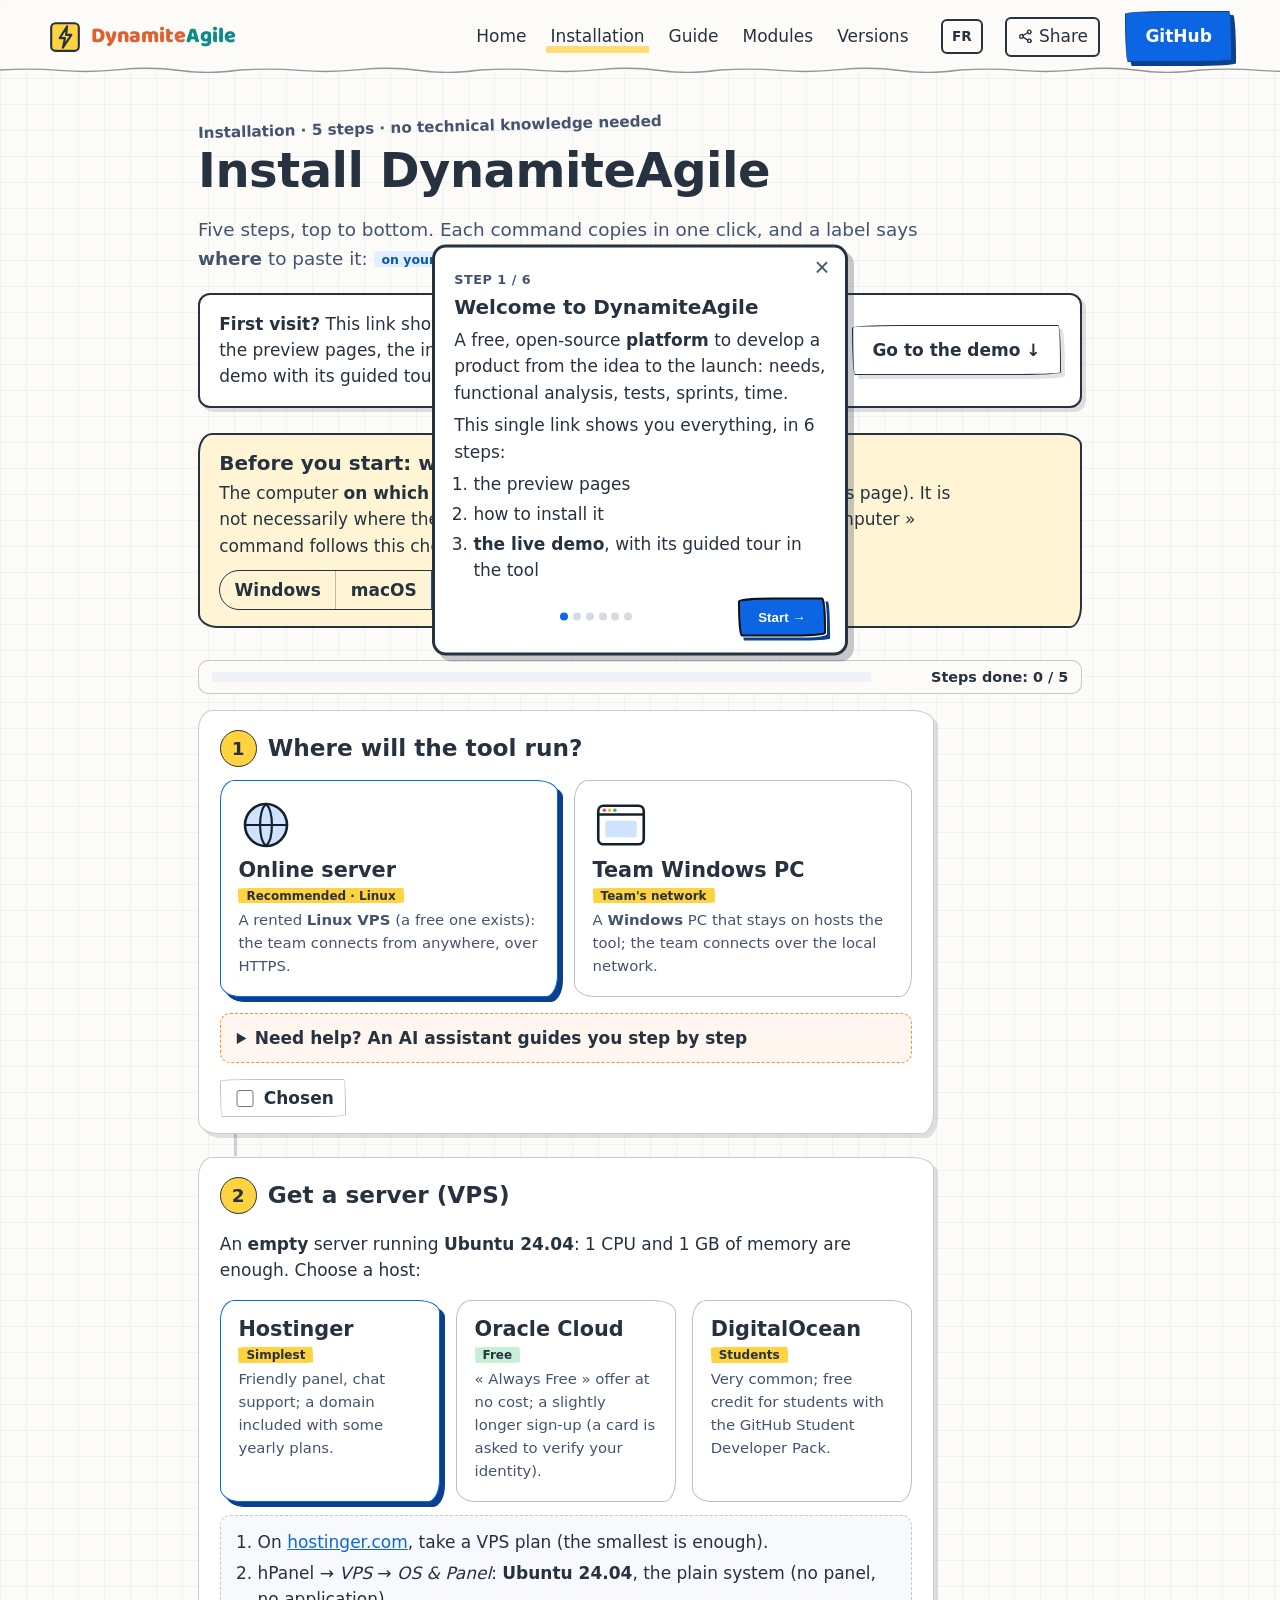
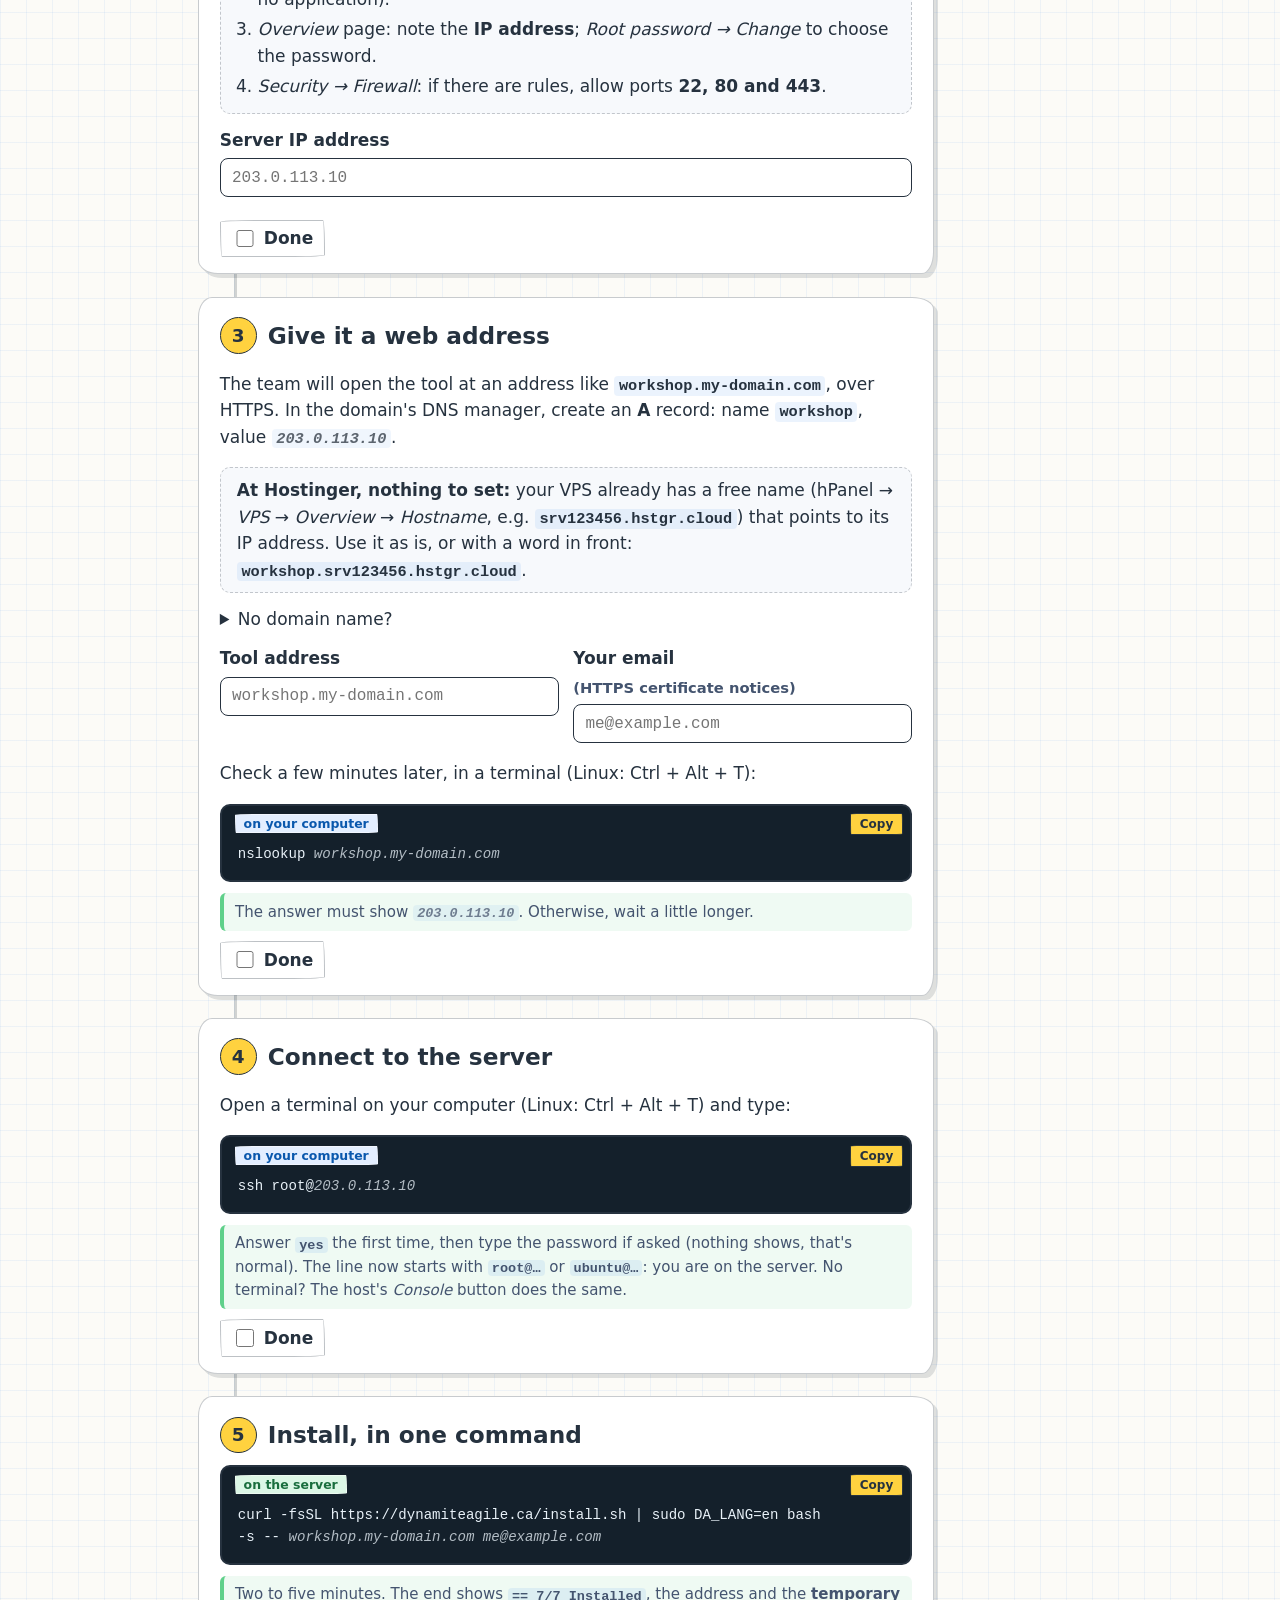
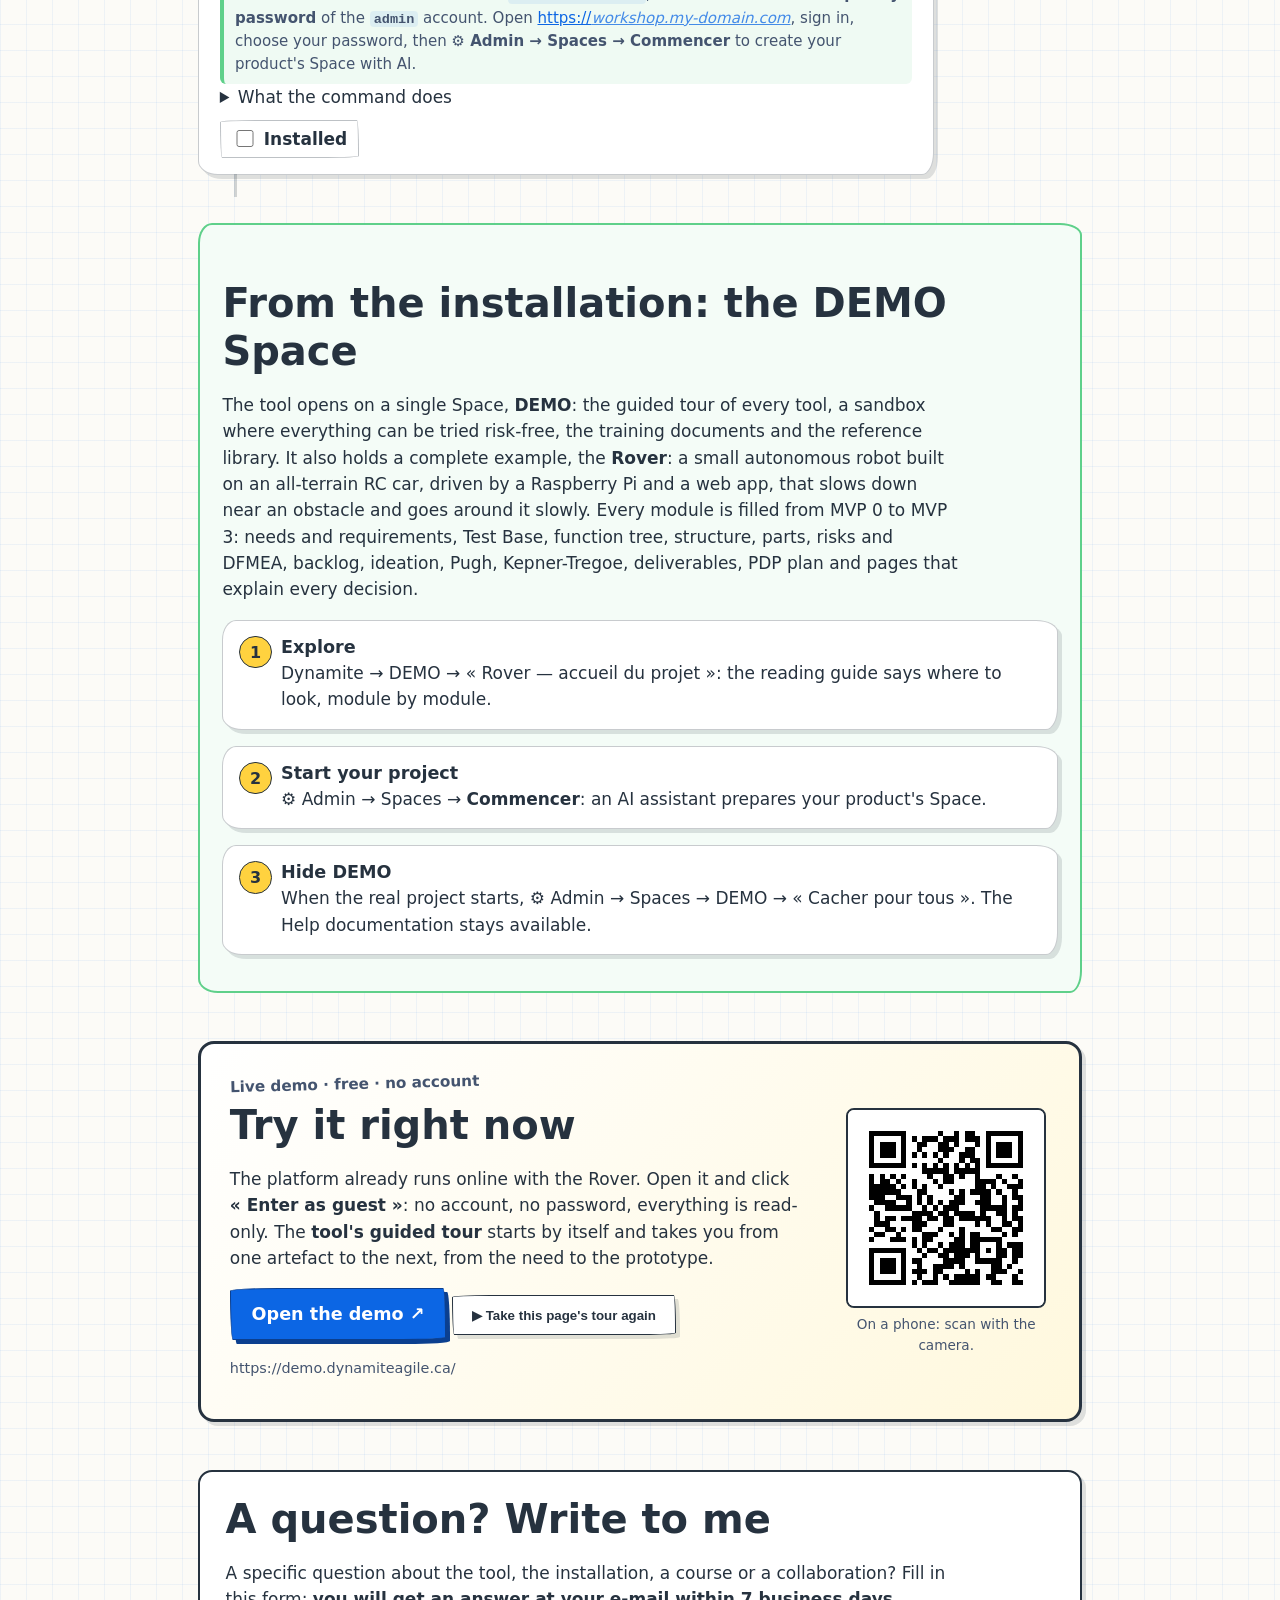
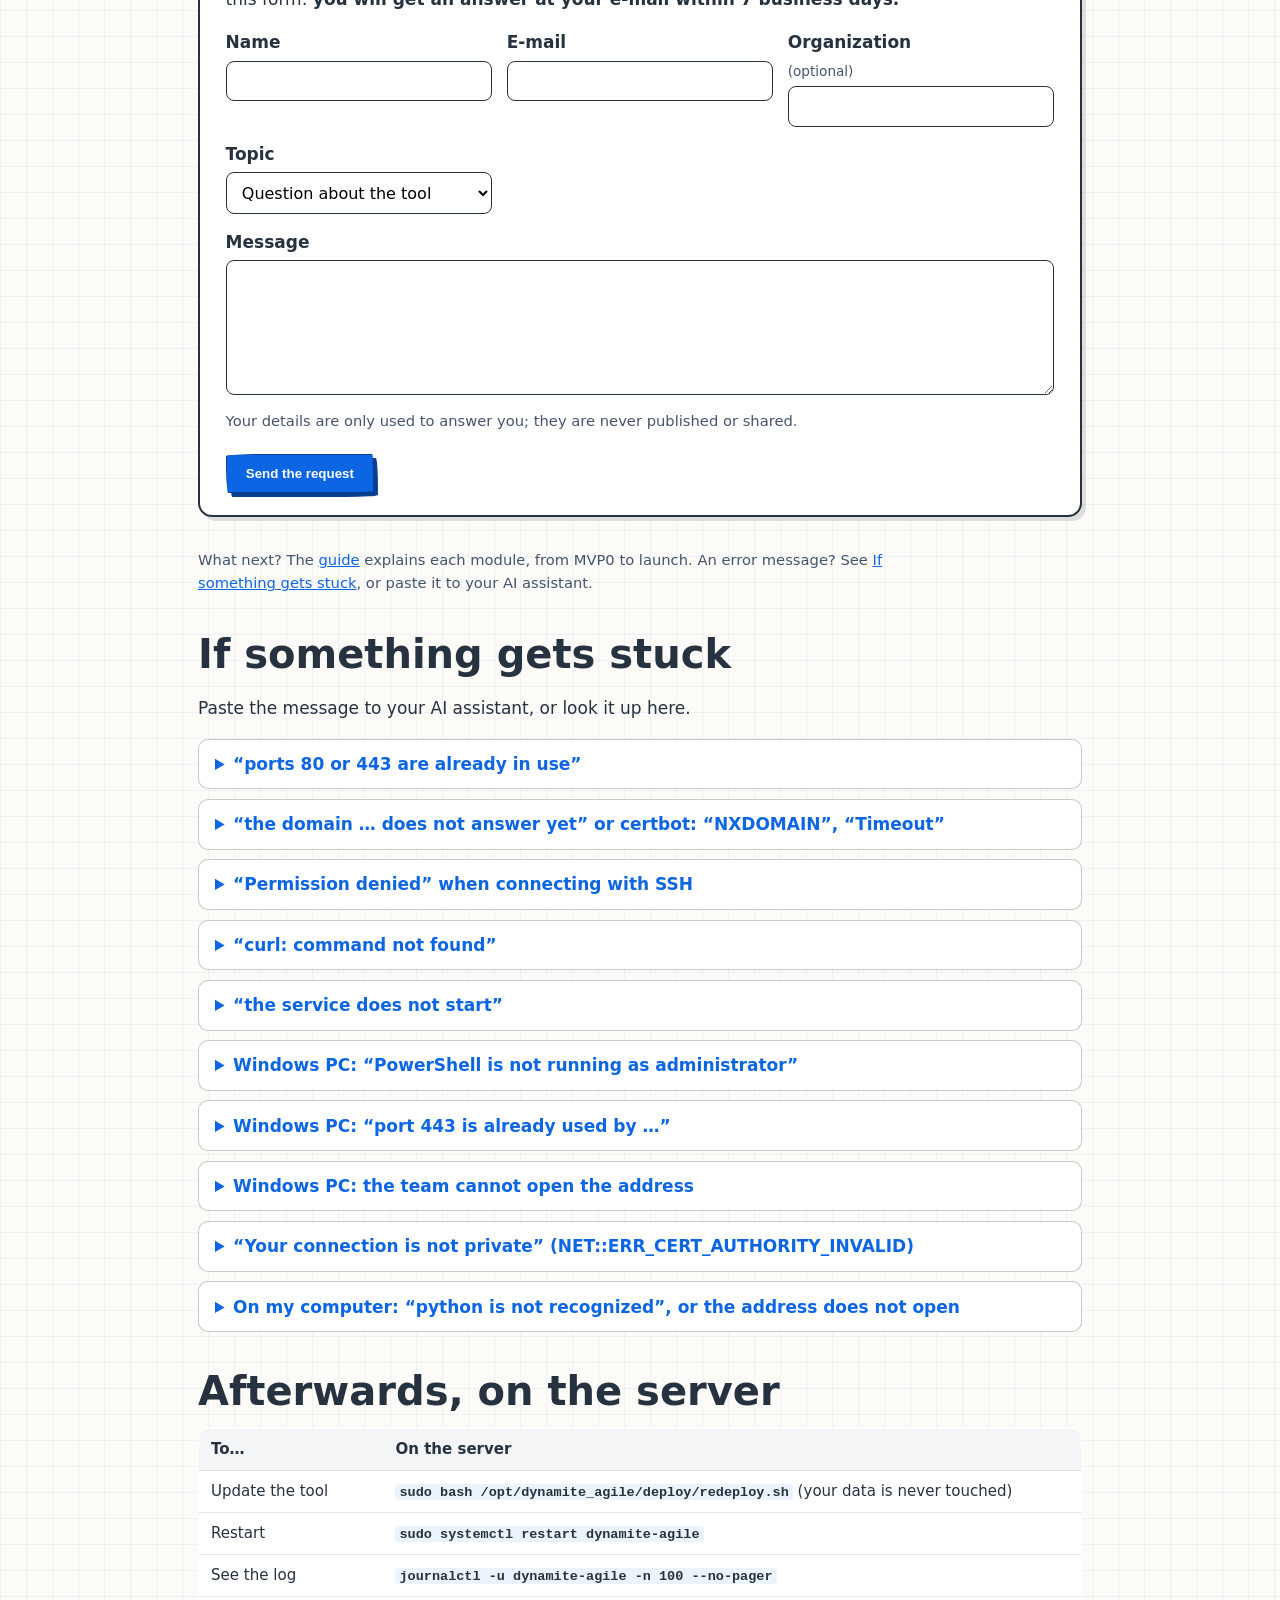
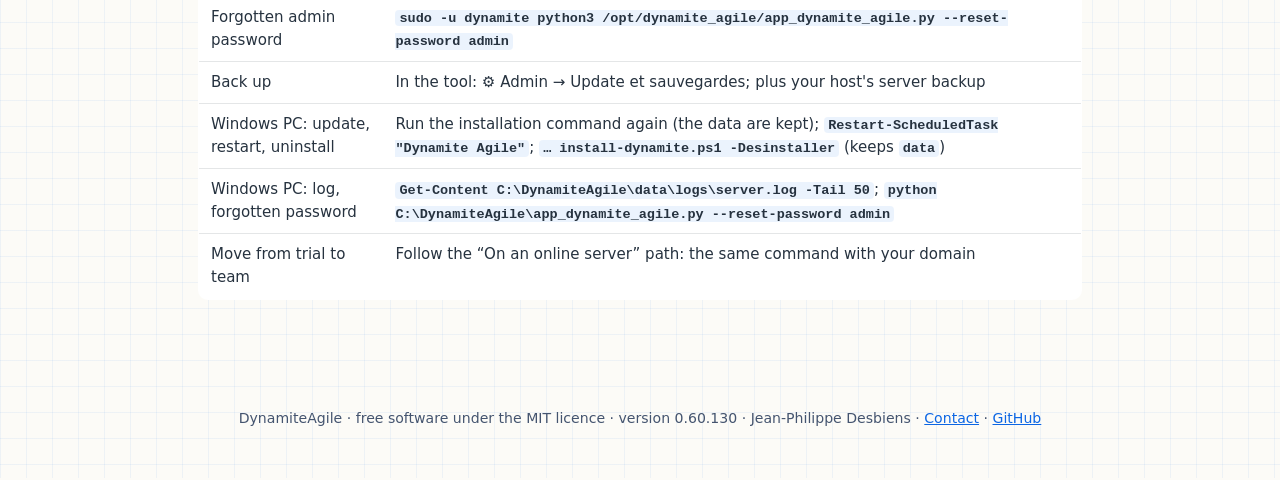
==== commit 5d68c5ce: "0.60.130 — Diamond : le filtre des compétences n'est qu'un affichage, avec « Toutes / All » ; respon" ====
--- a/site/en/index.html
+++ b/site/en/index.html
@@ -1000,7 +1000,7 @@
       <code>python C:\DynamiteAgile\app_dynamite_agile.py --reset-password admin</code></td></tr>
     <tr><td>Move from trial to team</td><td>Follow the “On an online server” path: the same command with your domain</td></tr></table>
 </main>
-<footer>DynamiteAgile · free software under the MIT licence · version 0.60.129 · Jean-Philippe Desbiens · <a href="installation.html#contact" data-new="0.60.74-contact">Contact</a> · <a href="https://github.com/jpdesbiens11/Dynamite-Agile">GitHub</a></footer>
+<footer>DynamiteAgile · free software under the MIT licence · version 0.60.130 · Jean-Philippe Desbiens · <a href="installation.html#contact" data-new="0.60.74-contact">Contact</a> · <a href="https://github.com/jpdesbiens11/Dynamite-Agile">GitHub</a></footer>
 <script>
 /* Website of Dynamite | Agile (D-O-015): reveal on scroll, copy buttons, the descent into the mine and the terminal
    that types the three installation commands. No external resource; motion off with prefers-reduced-motion. */
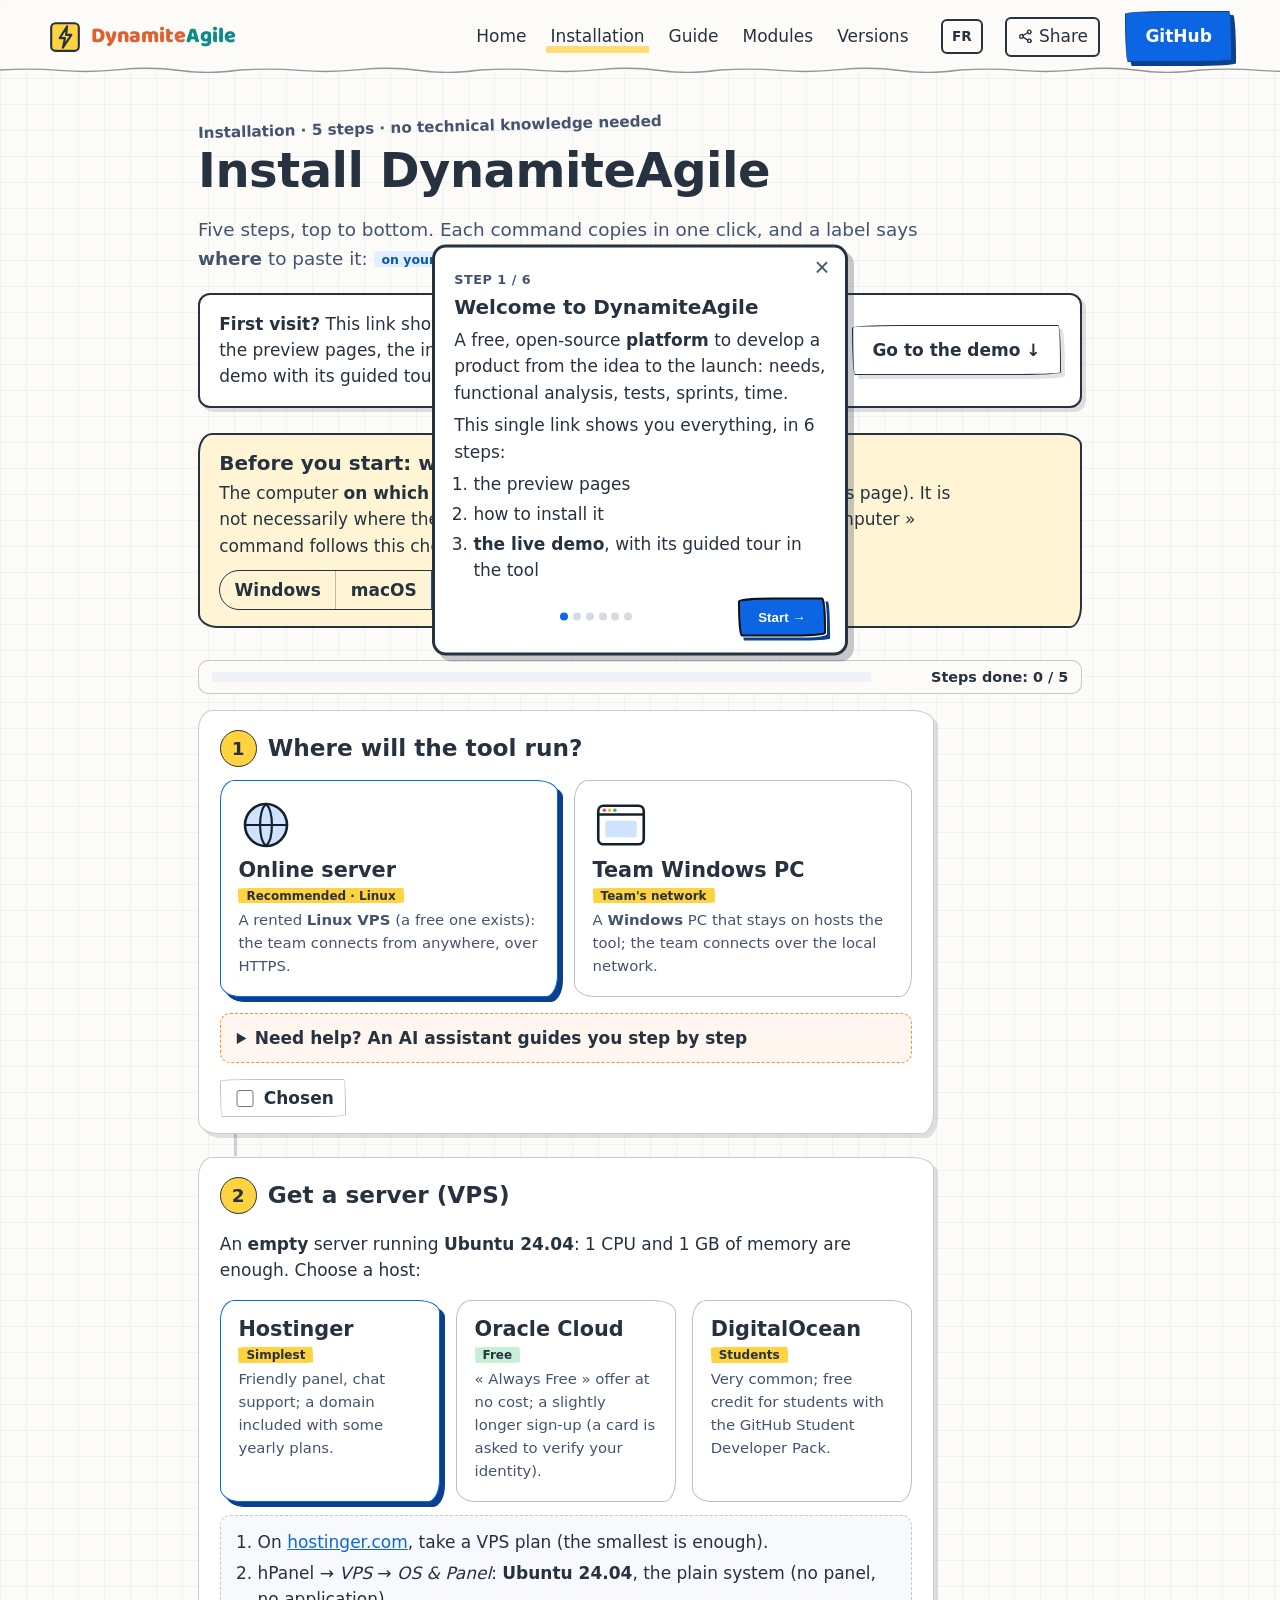
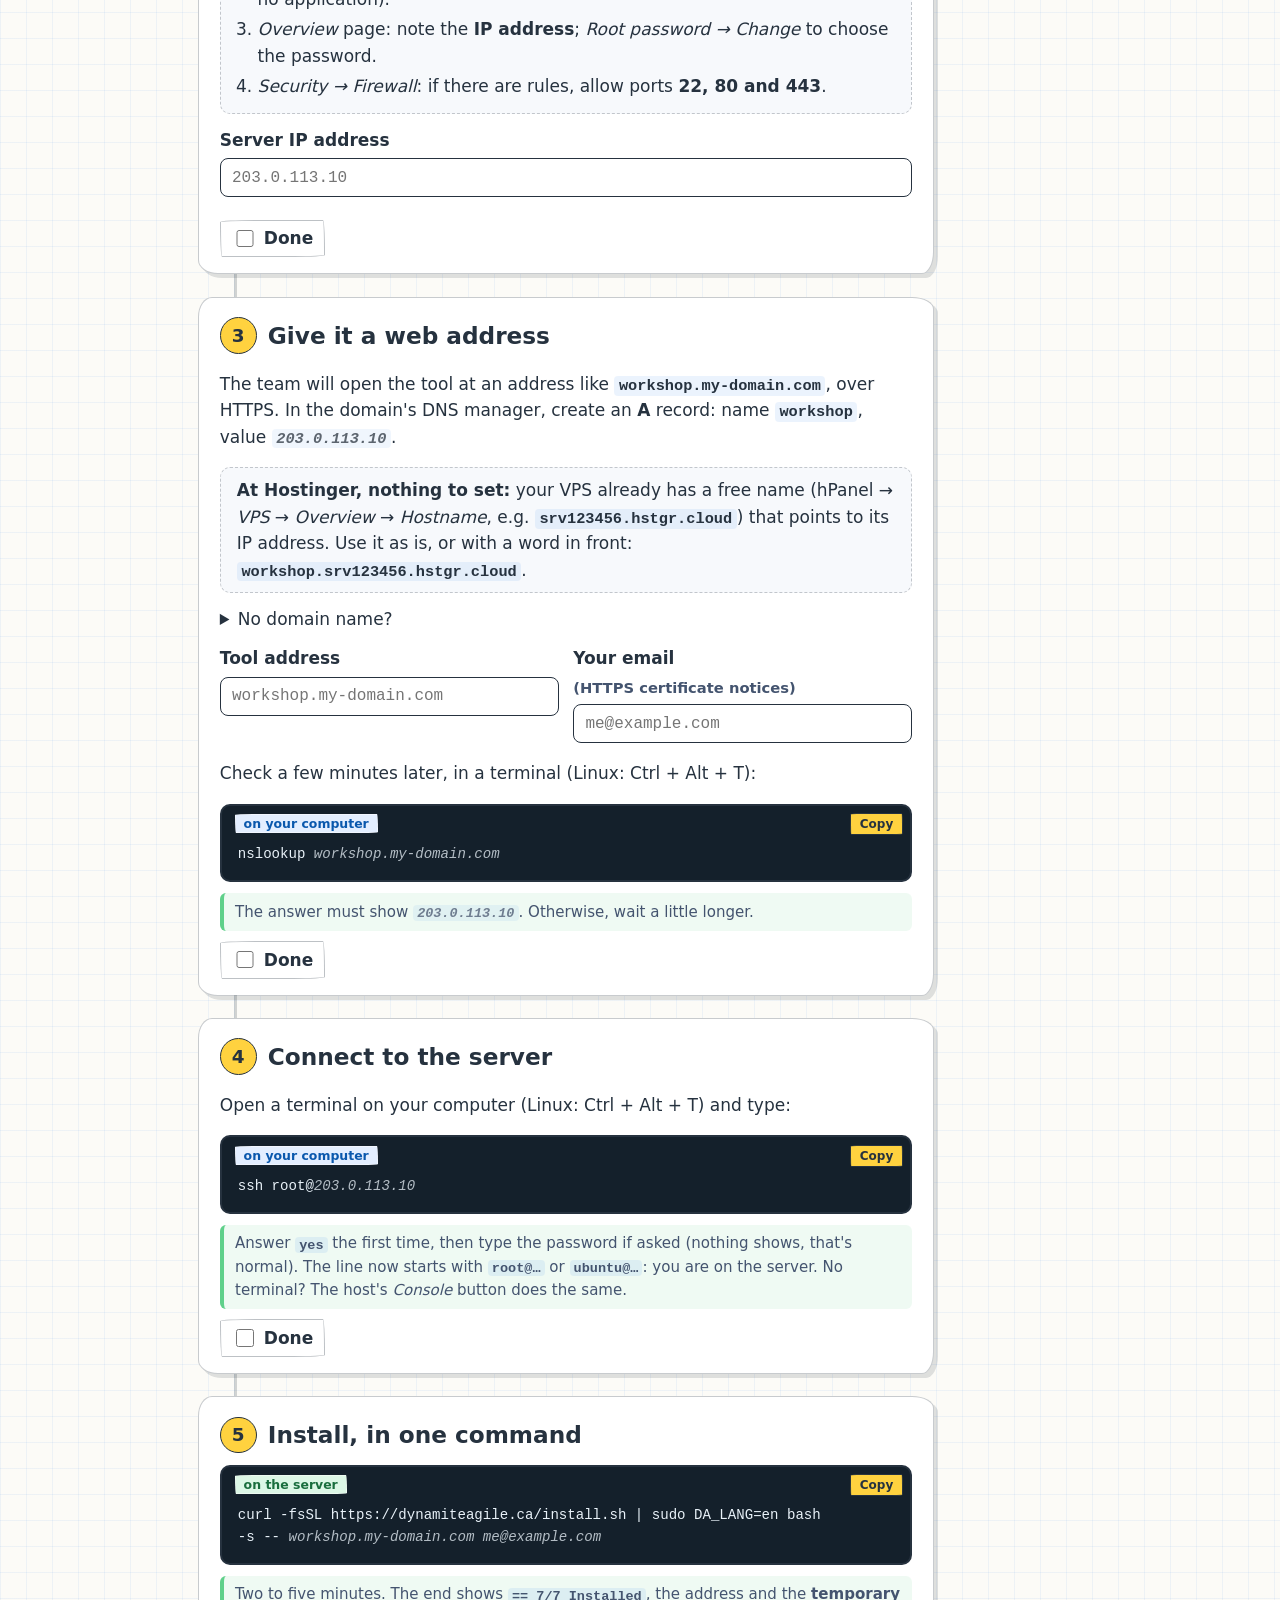
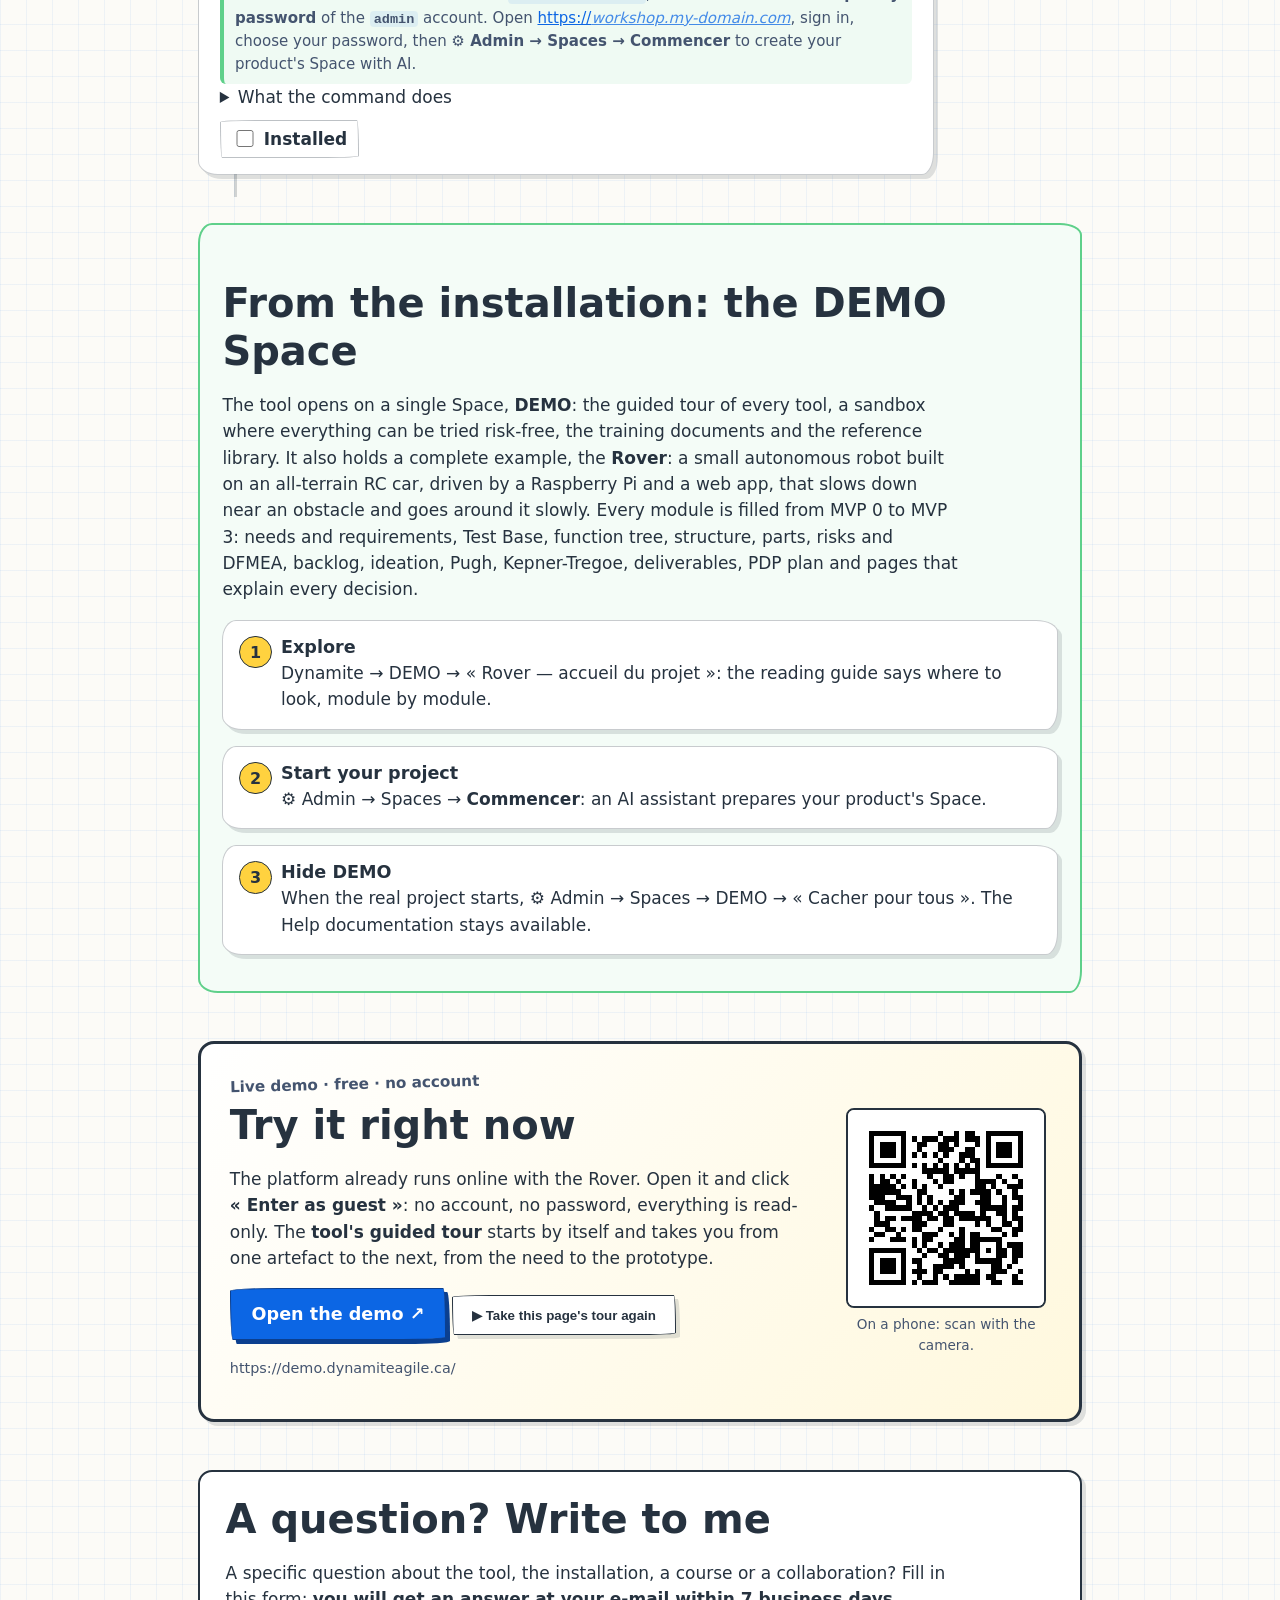
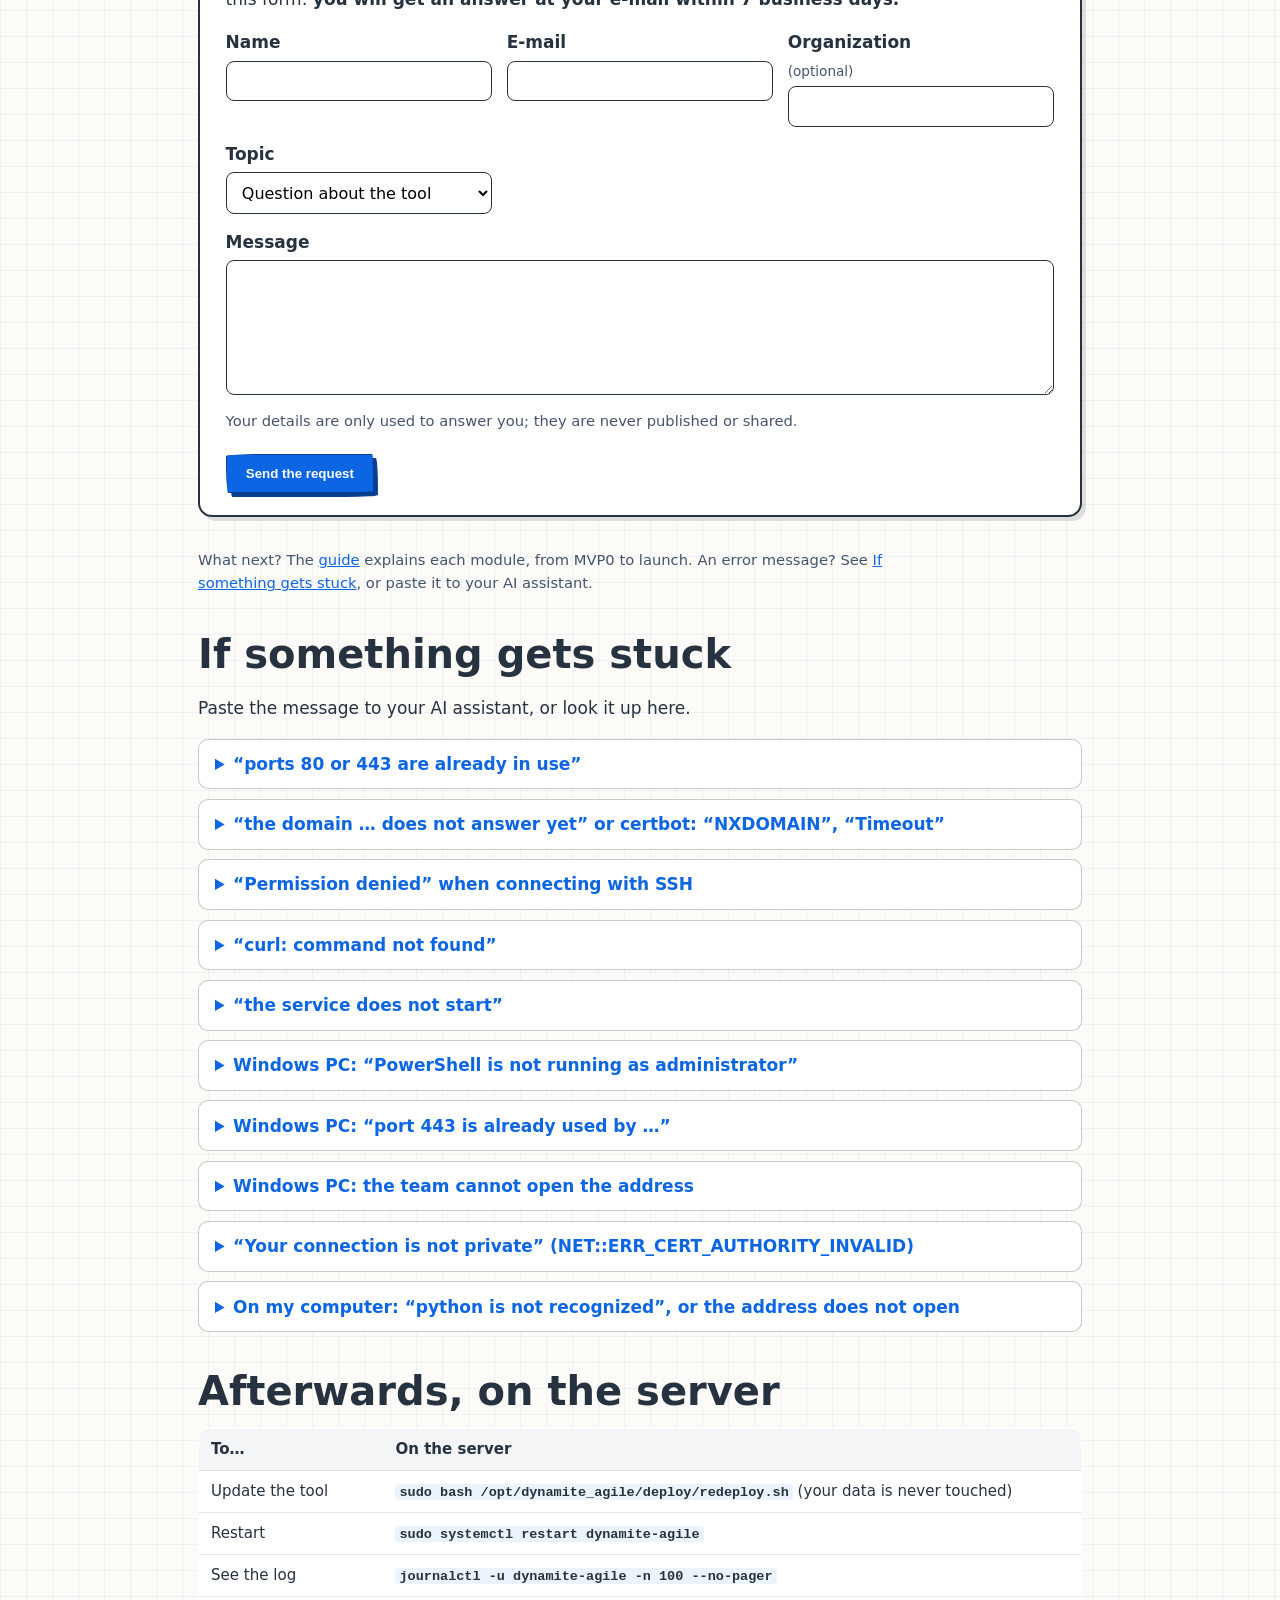
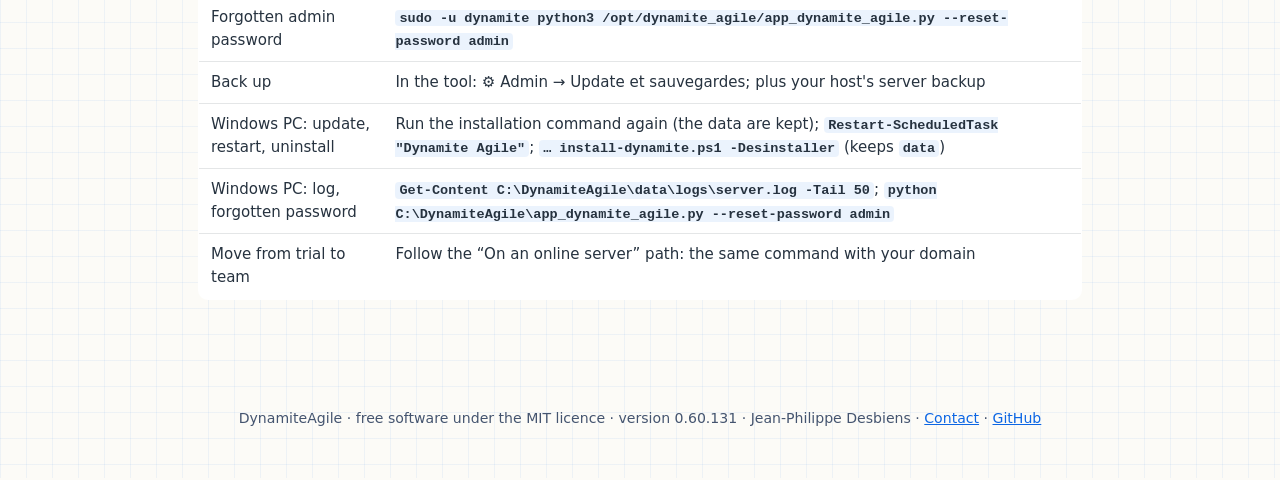
==== commit 6b4016ac: "0.60.131 — Diamond : « Importer un lot (.zip) » lit le reponse.json de l'IA — feuilles IA sur le gab" ====
--- a/site/en/index.html
+++ b/site/en/index.html
@@ -1000,7 +1000,7 @@
       <code>python C:\DynamiteAgile\app_dynamite_agile.py --reset-password admin</code></td></tr>
     <tr><td>Move from trial to team</td><td>Follow the “On an online server” path: the same command with your domain</td></tr></table>
 </main>
-<footer>DynamiteAgile · free software under the MIT licence · version 0.60.130 · Jean-Philippe Desbiens · <a href="installation.html#contact" data-new="0.60.74-contact">Contact</a> · <a href="https://github.com/jpdesbiens11/Dynamite-Agile">GitHub</a></footer>
+<footer>DynamiteAgile · free software under the MIT licence · version 0.60.131 · Jean-Philippe Desbiens · <a href="installation.html#contact" data-new="0.60.74-contact">Contact</a> · <a href="https://github.com/jpdesbiens11/Dynamite-Agile">GitHub</a></footer>
 <script>
 /* Website of Dynamite | Agile (D-O-015): reveal on scroll, copy buttons, the descent into the mine and the terminal
    that types the three installation commands. No external resource; motion off with prefers-reduced-motion. */
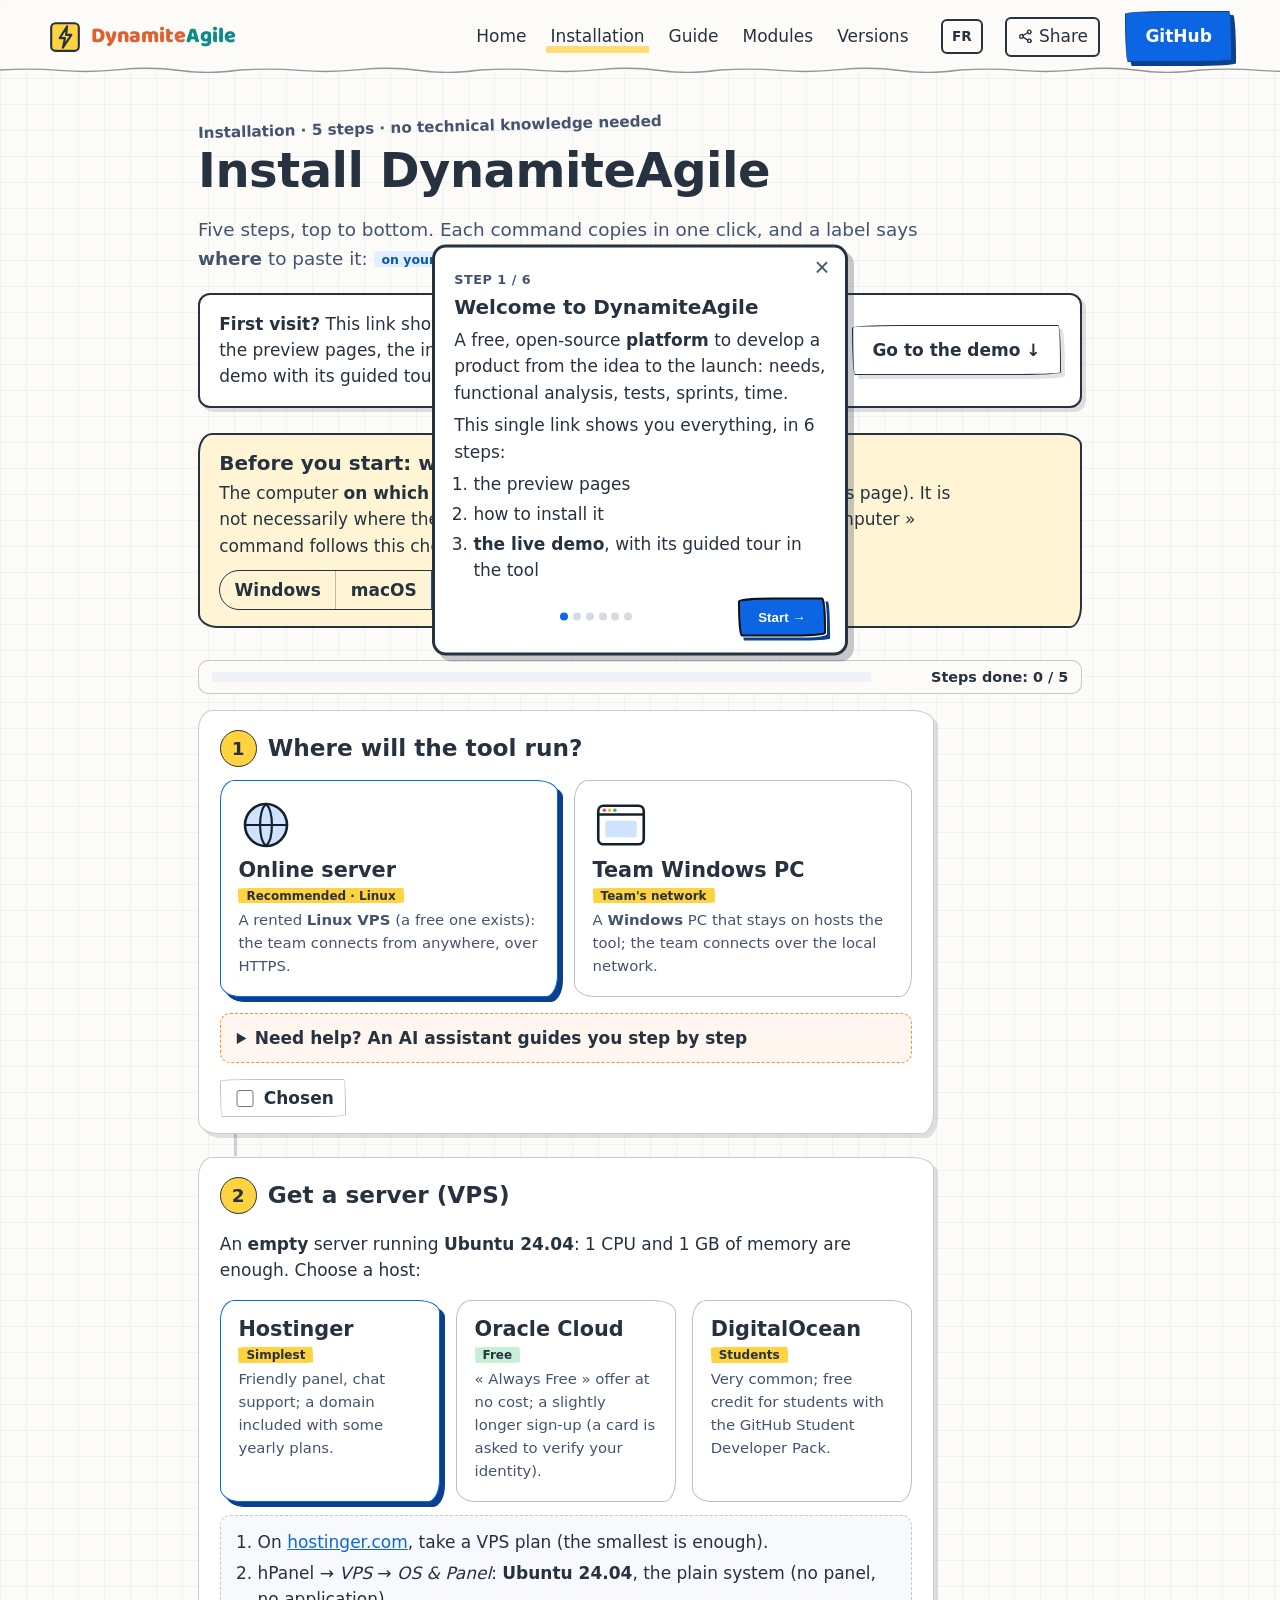
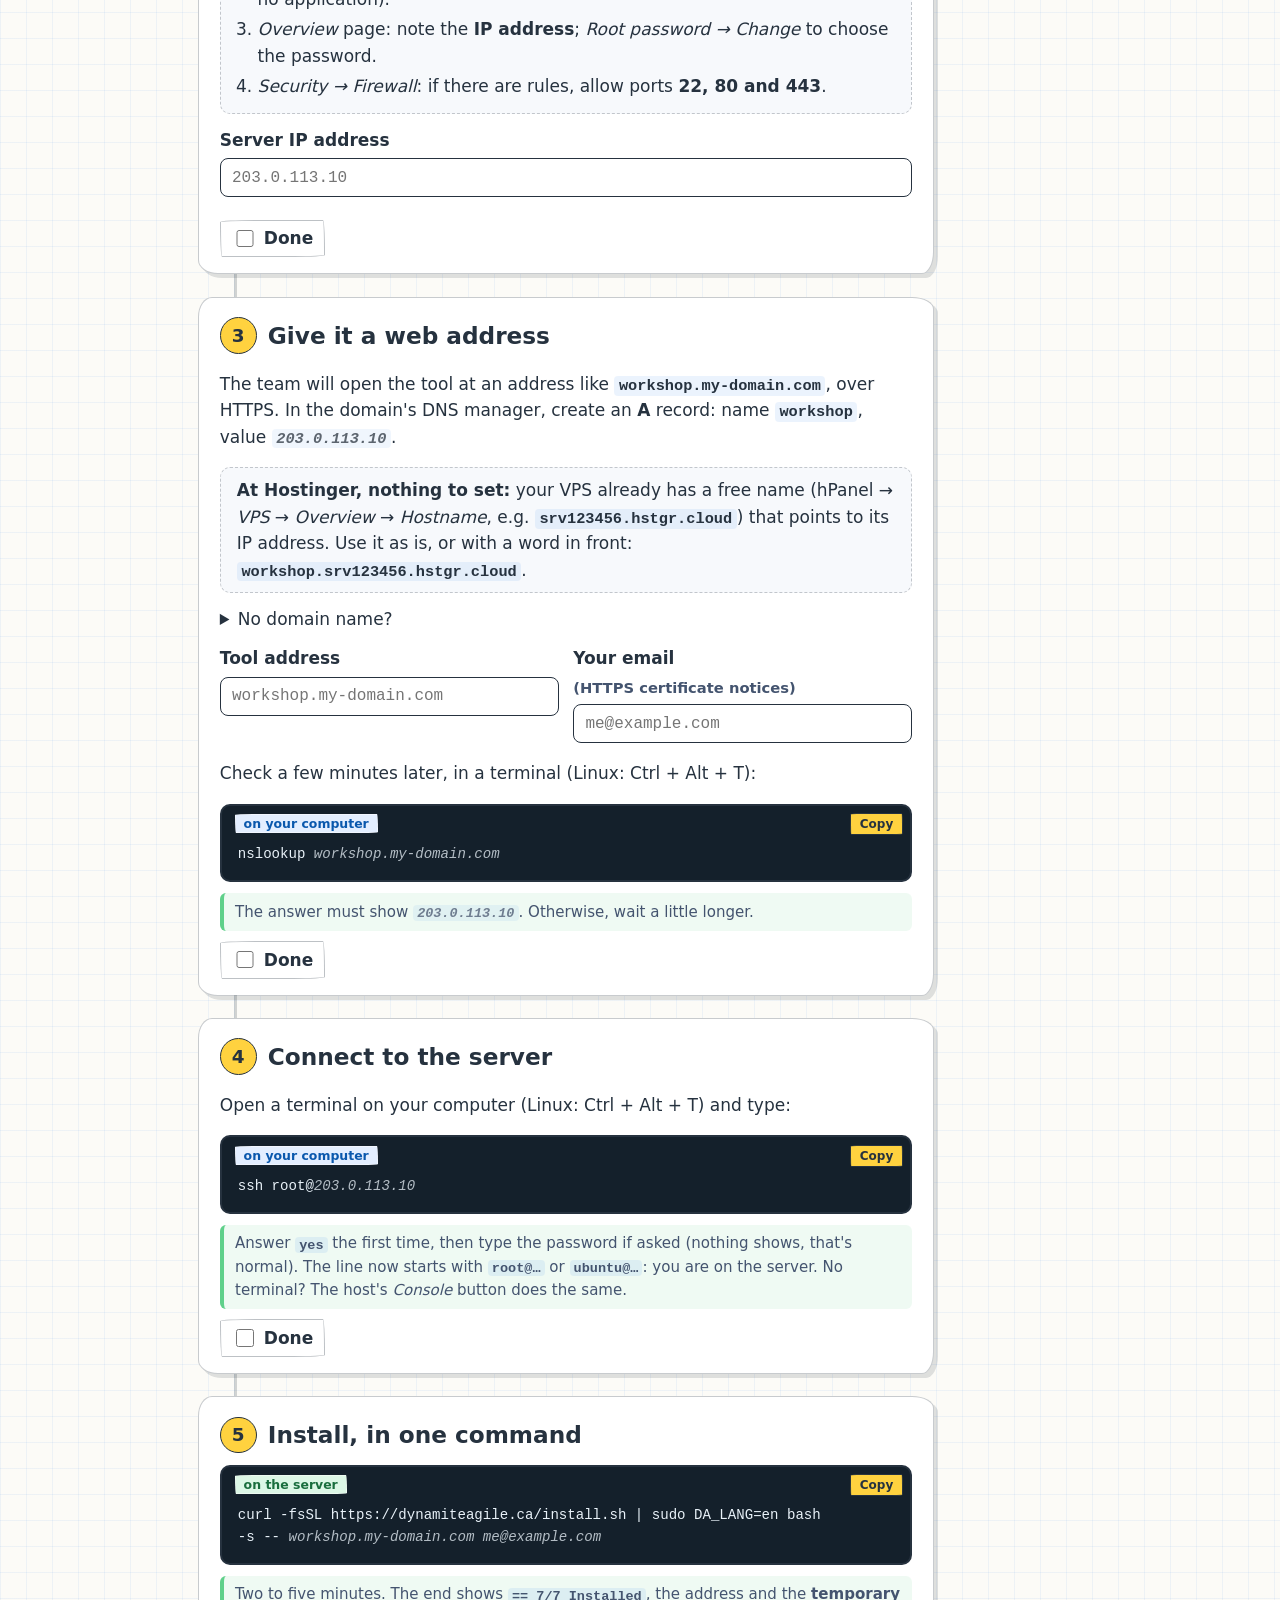
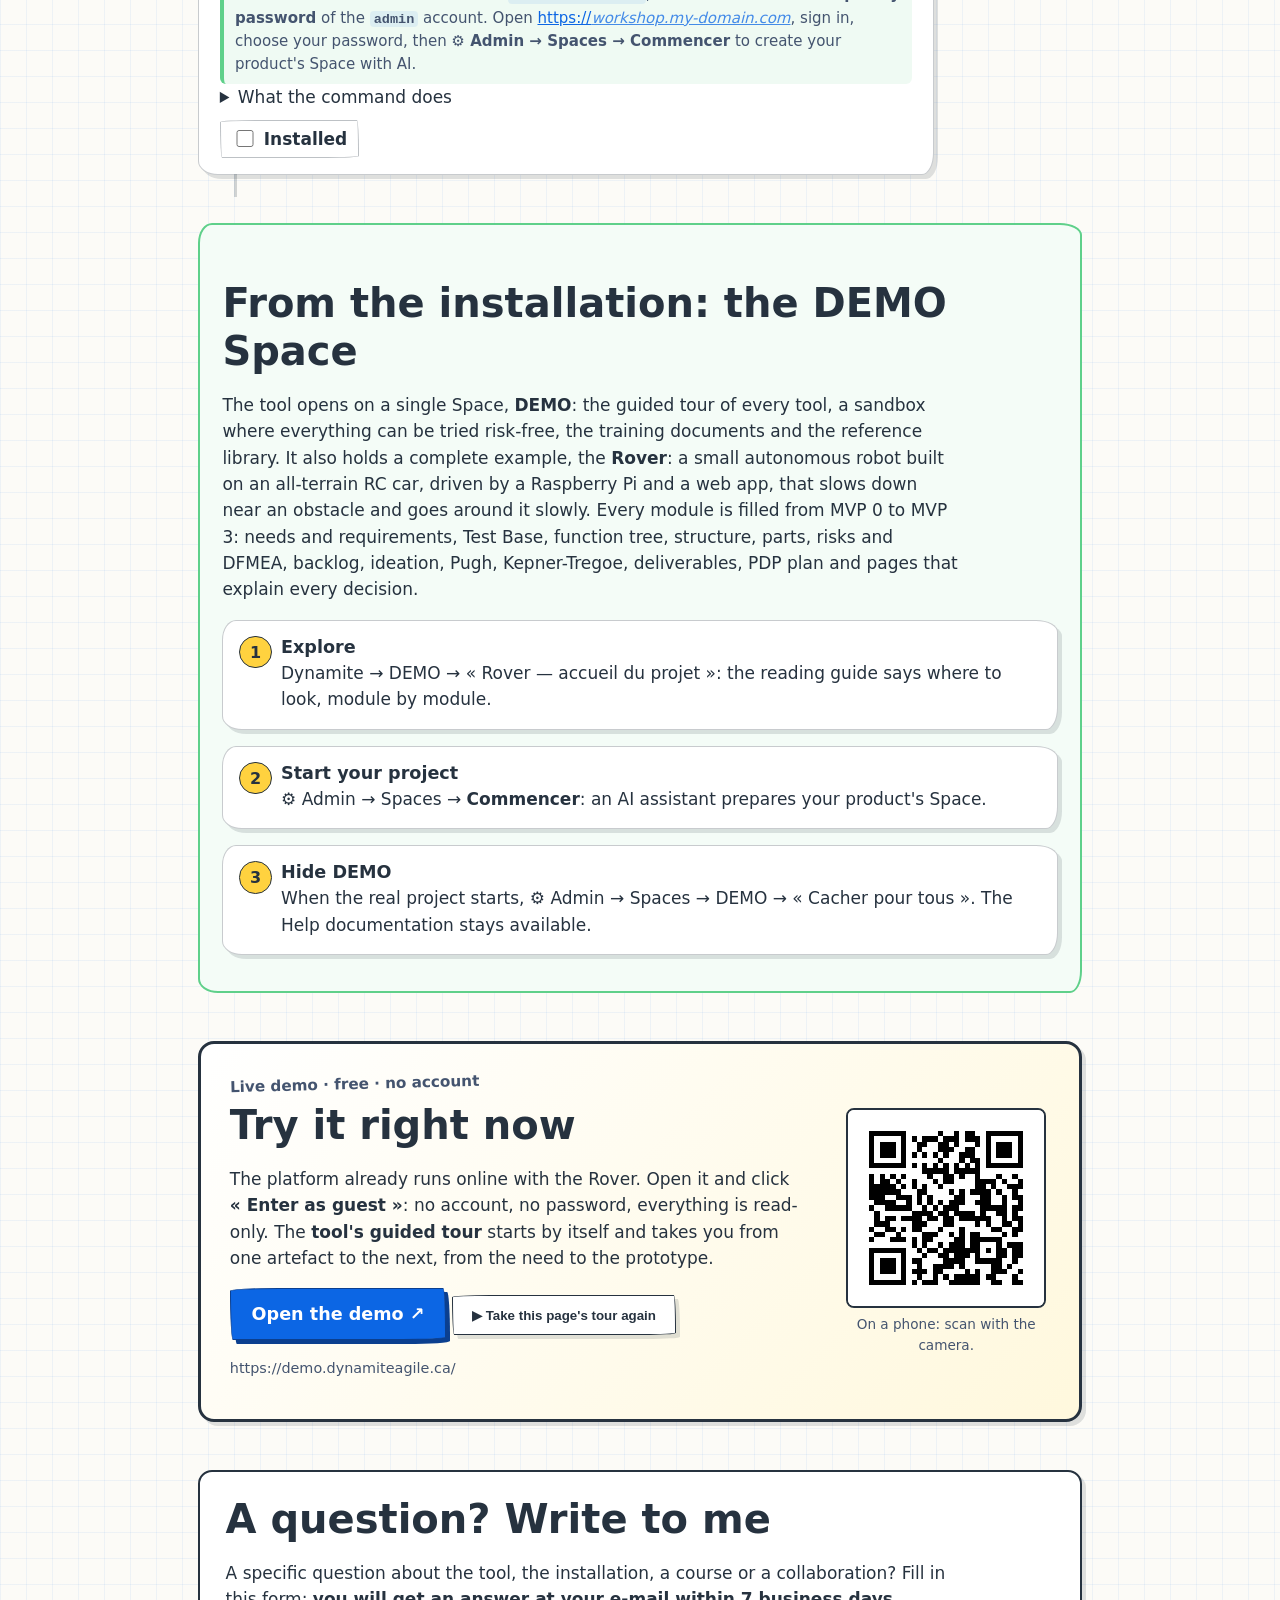
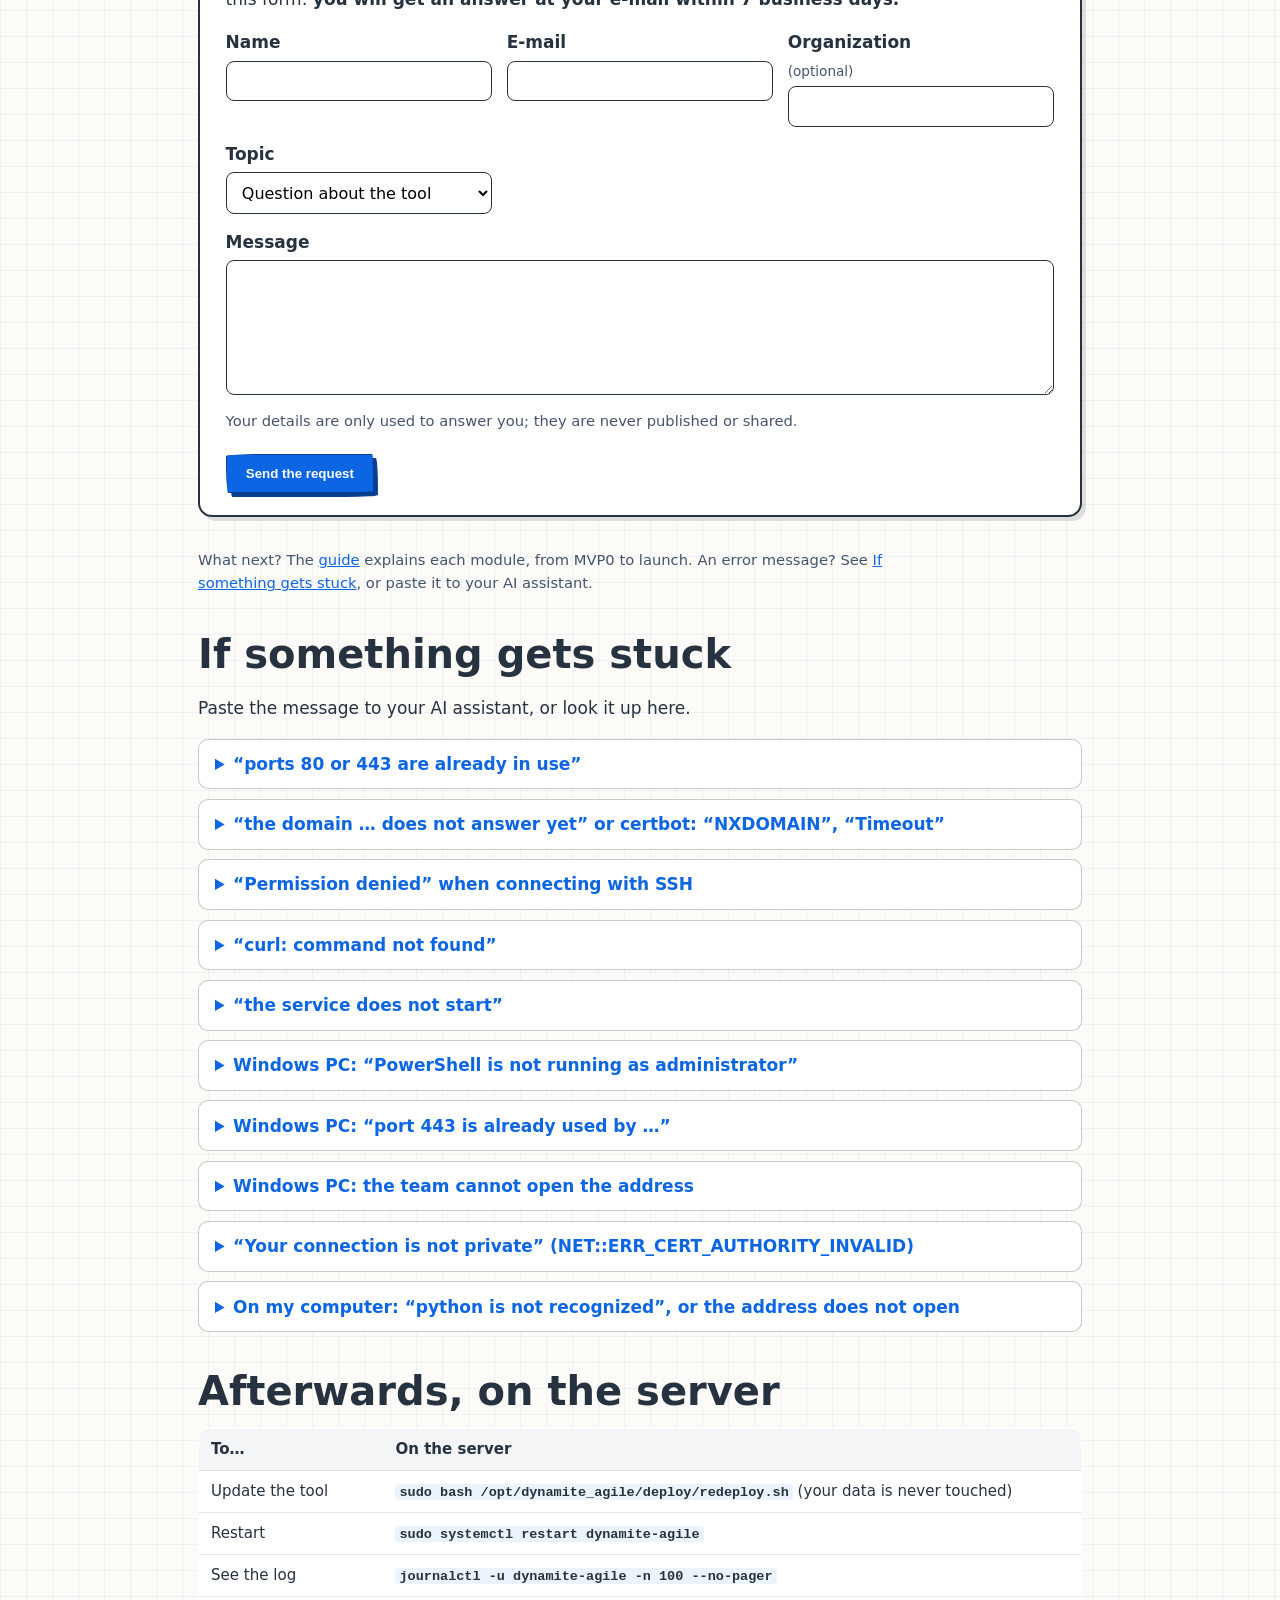
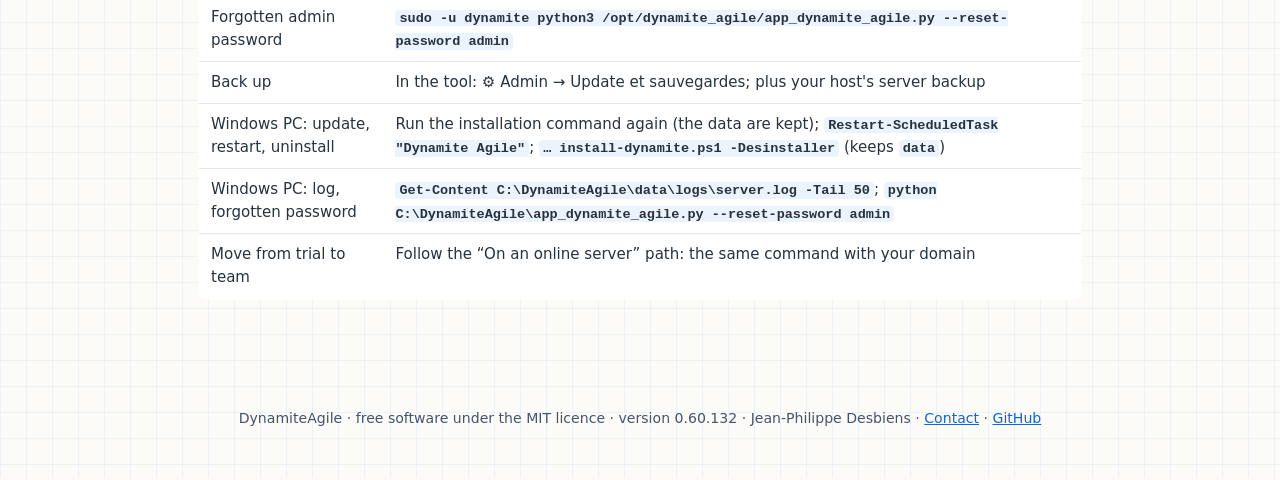
==== commit 0a993255: "0.60.132 — Diamond : « ↔ IA : feuilles de concept », un seul aller-retour avec l'IA (une branche ou " ====
--- a/site/en/index.html
+++ b/site/en/index.html
@@ -1000,7 +1000,7 @@
       <code>python C:\DynamiteAgile\app_dynamite_agile.py --reset-password admin</code></td></tr>
     <tr><td>Move from trial to team</td><td>Follow the “On an online server” path: the same command with your domain</td></tr></table>
 </main>
-<footer>DynamiteAgile · free software under the MIT licence · version 0.60.131 · Jean-Philippe Desbiens · <a href="installation.html#contact" data-new="0.60.74-contact">Contact</a> · <a href="https://github.com/jpdesbiens11/Dynamite-Agile">GitHub</a></footer>
+<footer>DynamiteAgile · free software under the MIT licence · version 0.60.132 · Jean-Philippe Desbiens · <a href="installation.html#contact" data-new="0.60.74-contact">Contact</a> · <a href="https://github.com/jpdesbiens11/Dynamite-Agile">GitHub</a></footer>
 <script>
 /* Website of Dynamite | Agile (D-O-015): reveal on scroll, copy buttons, the descent into the mine and the terminal
    that types the three installation commands. No external resource; motion off with prefers-reduced-motion. */
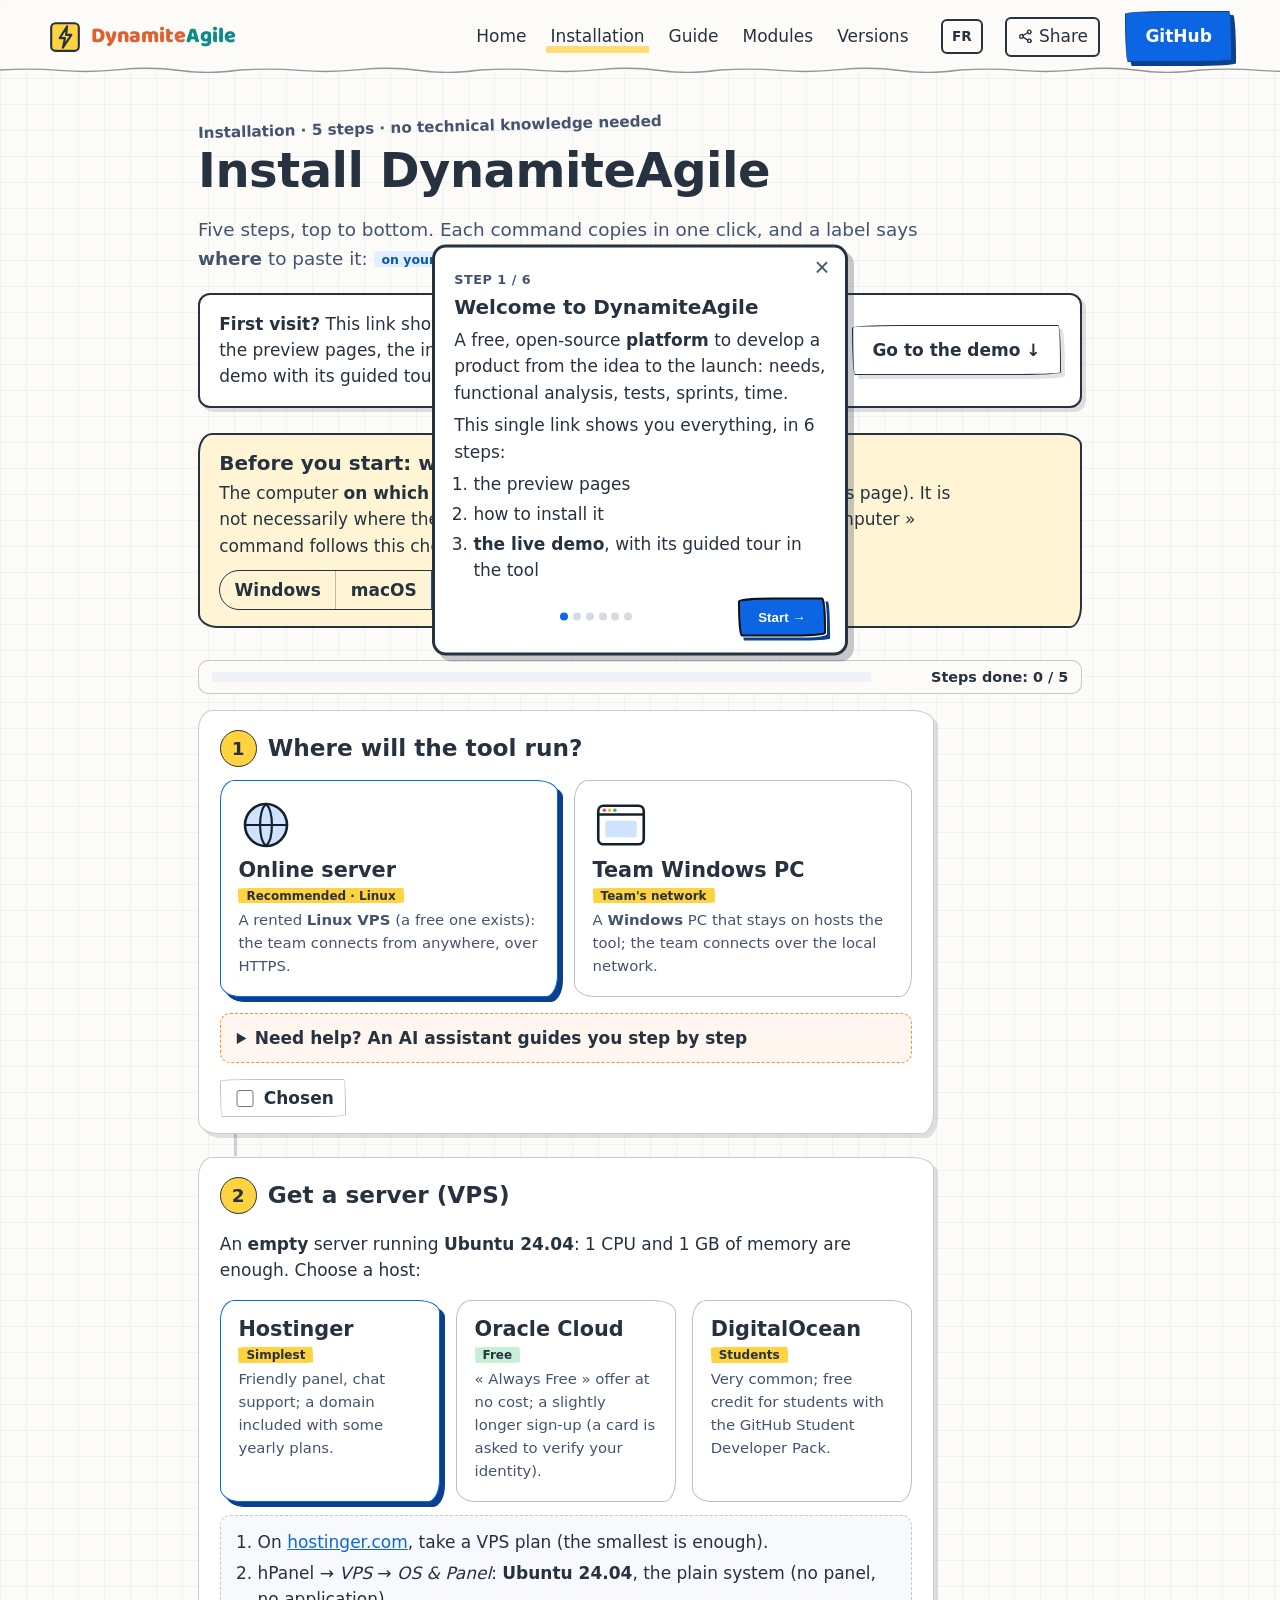
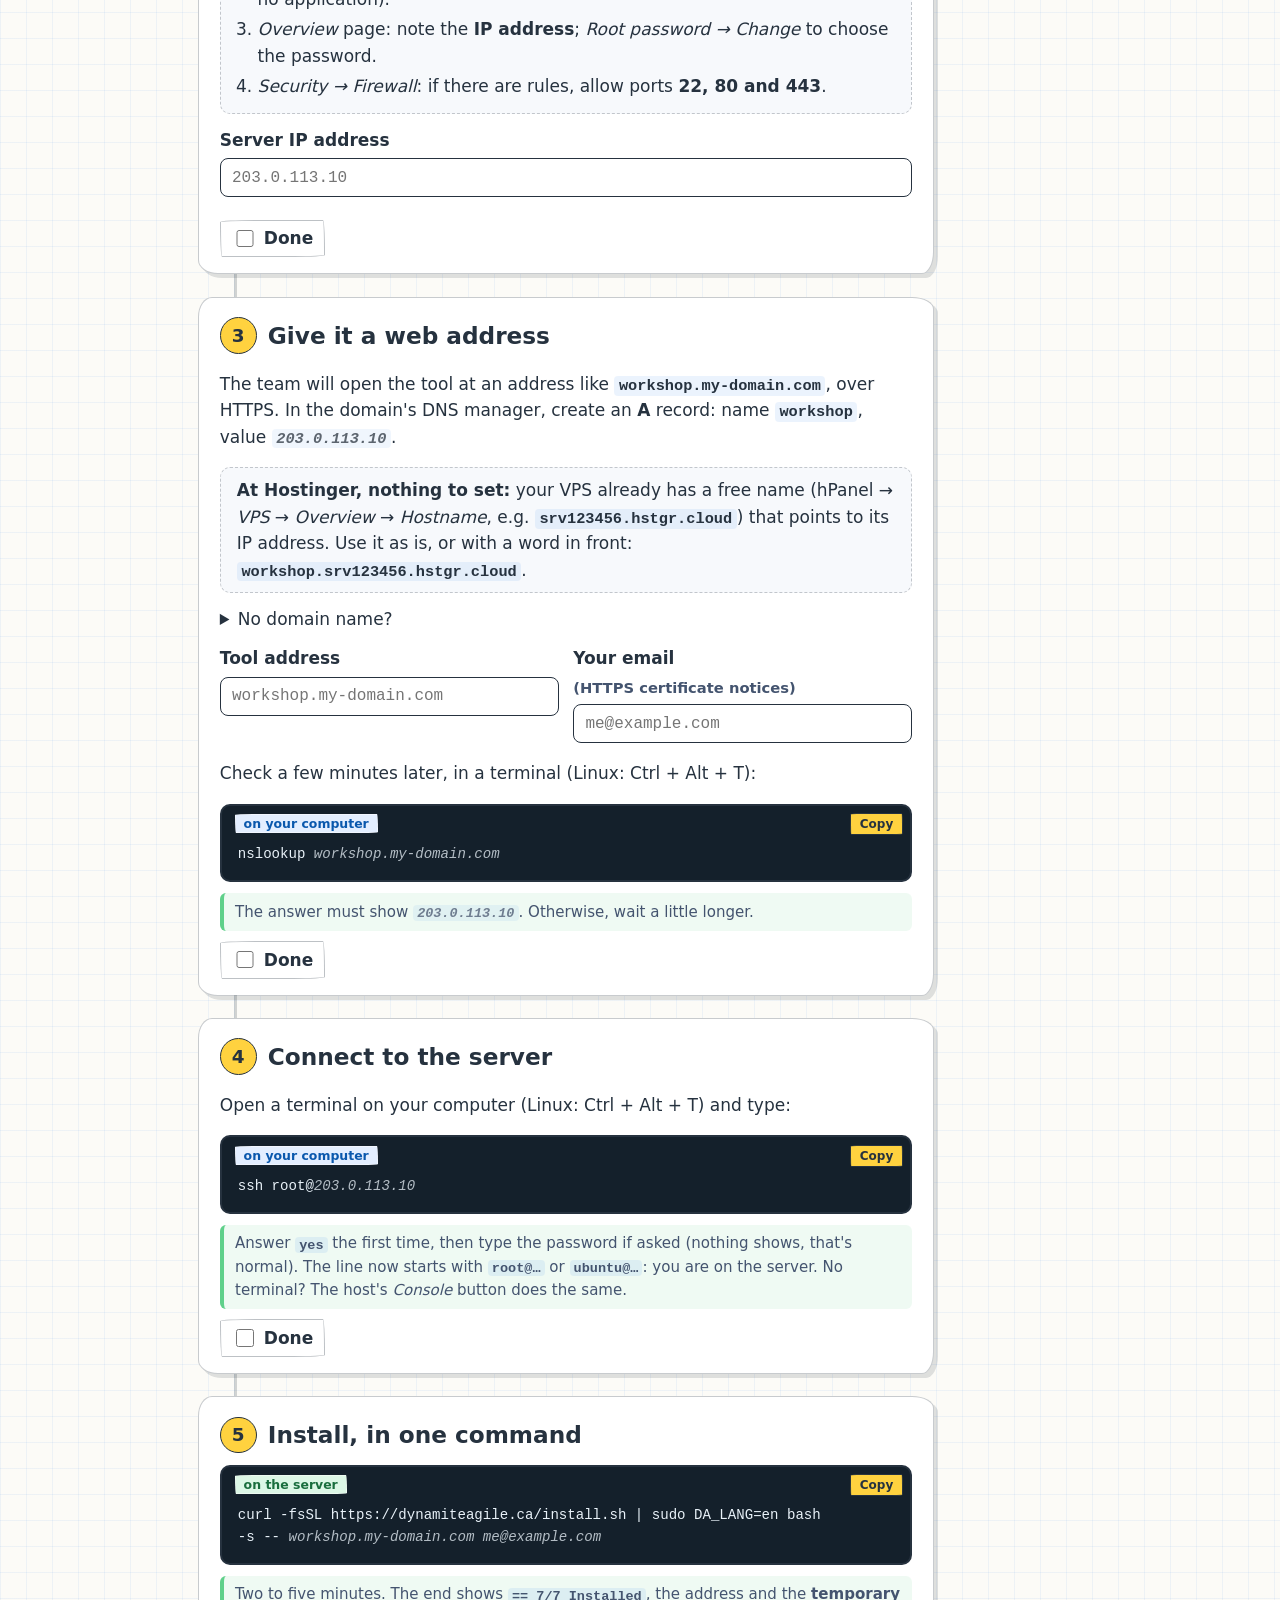
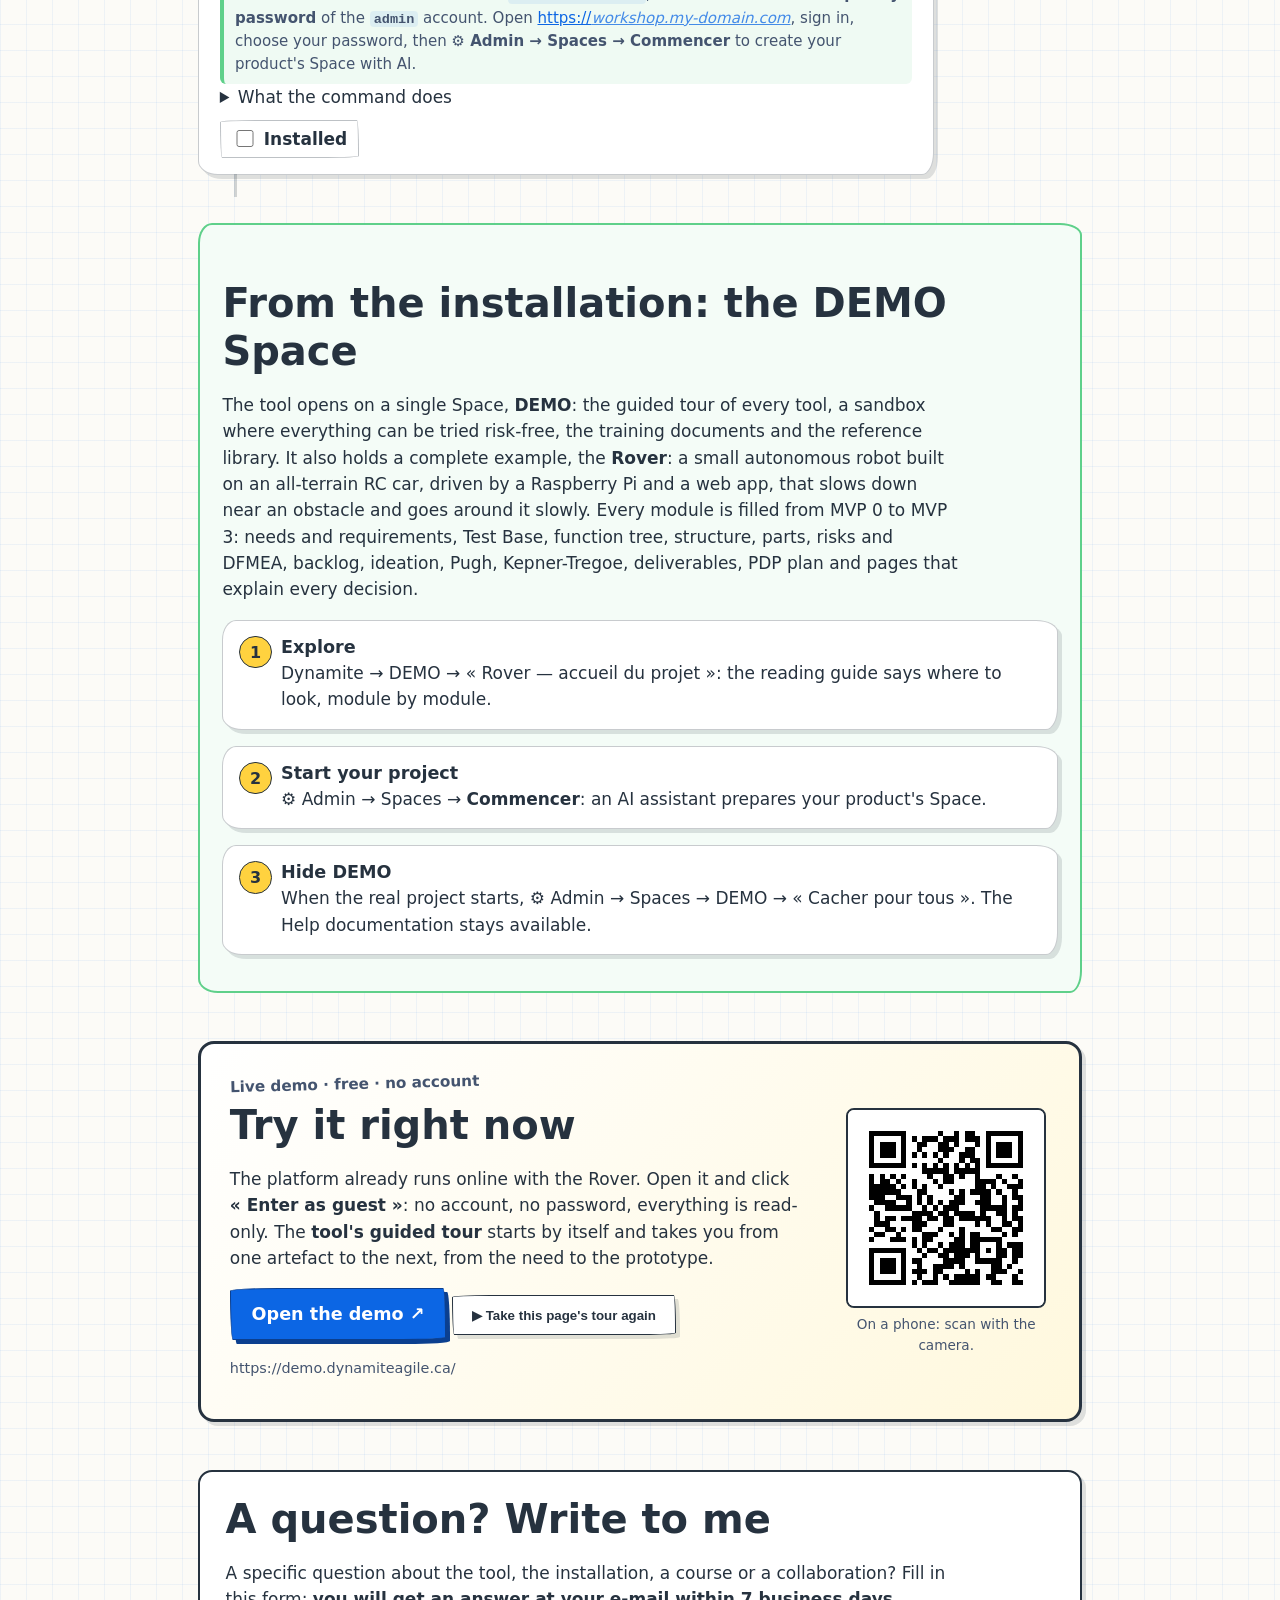
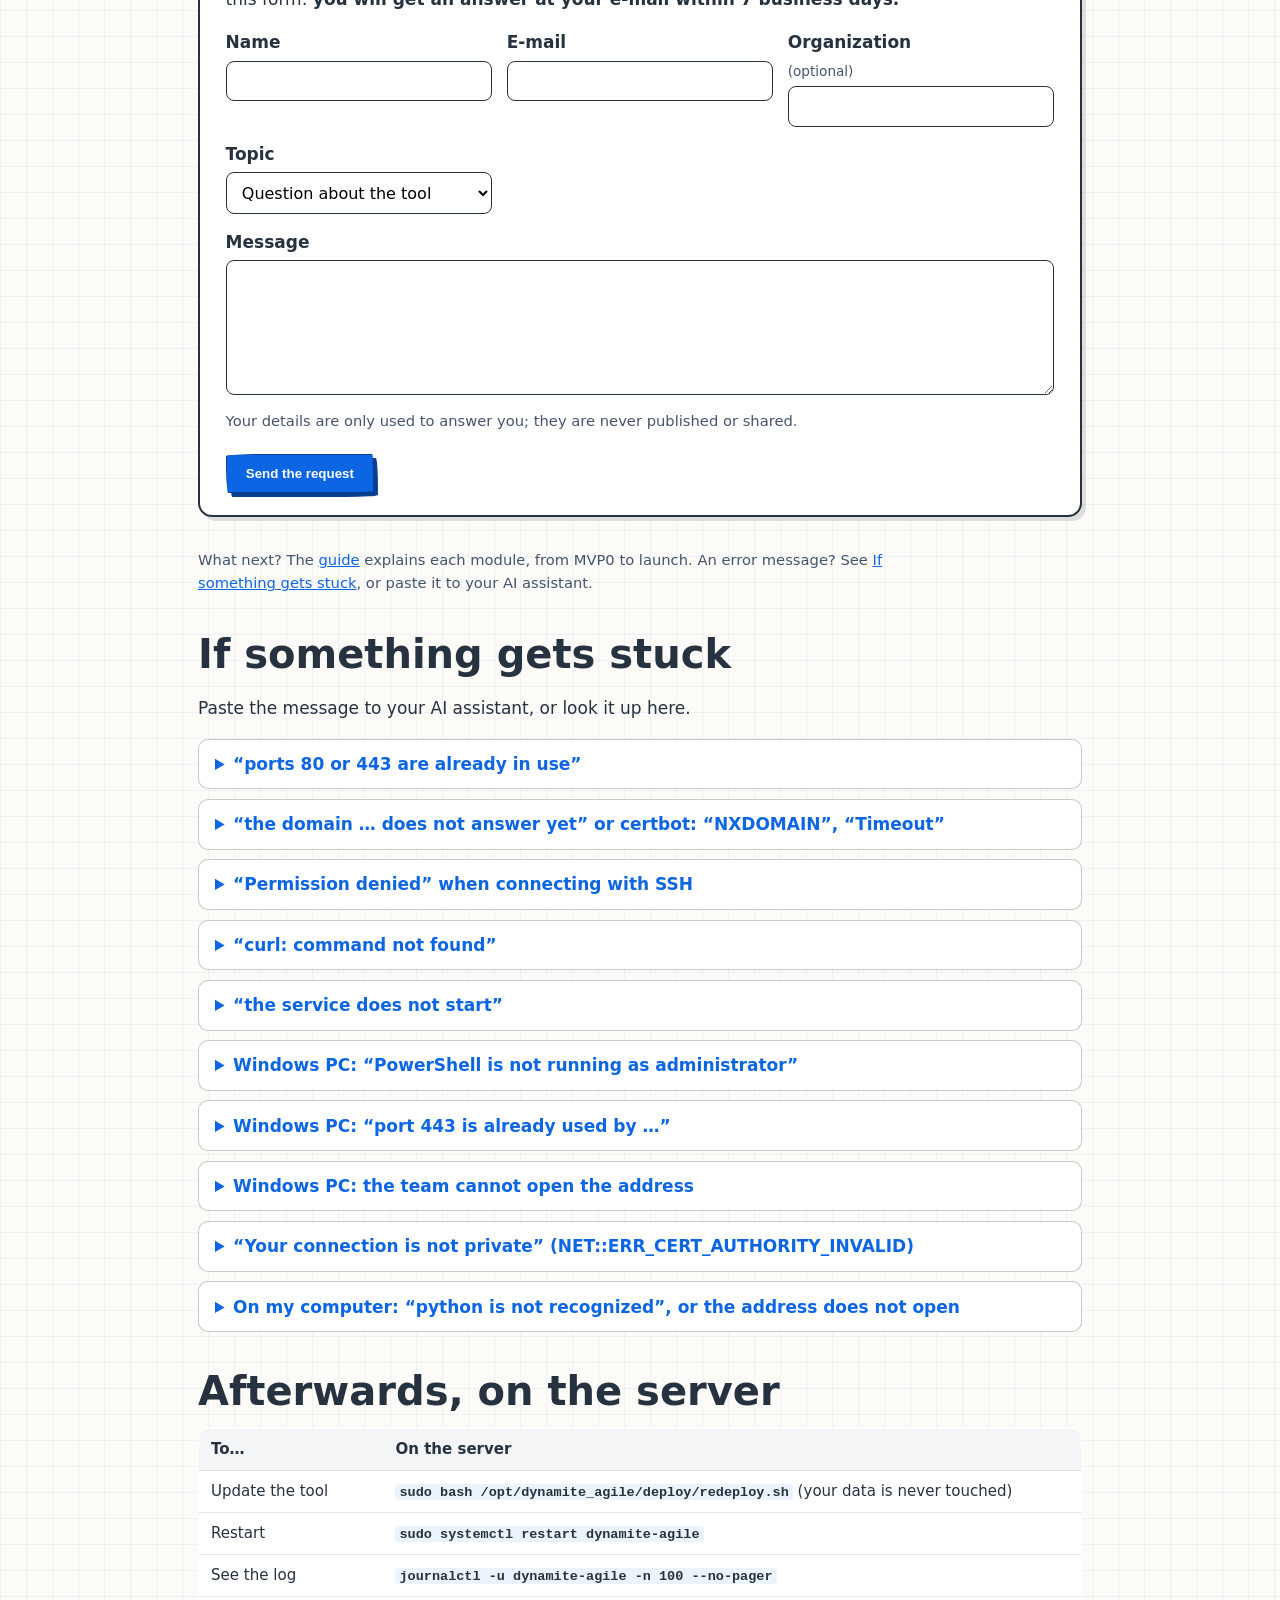
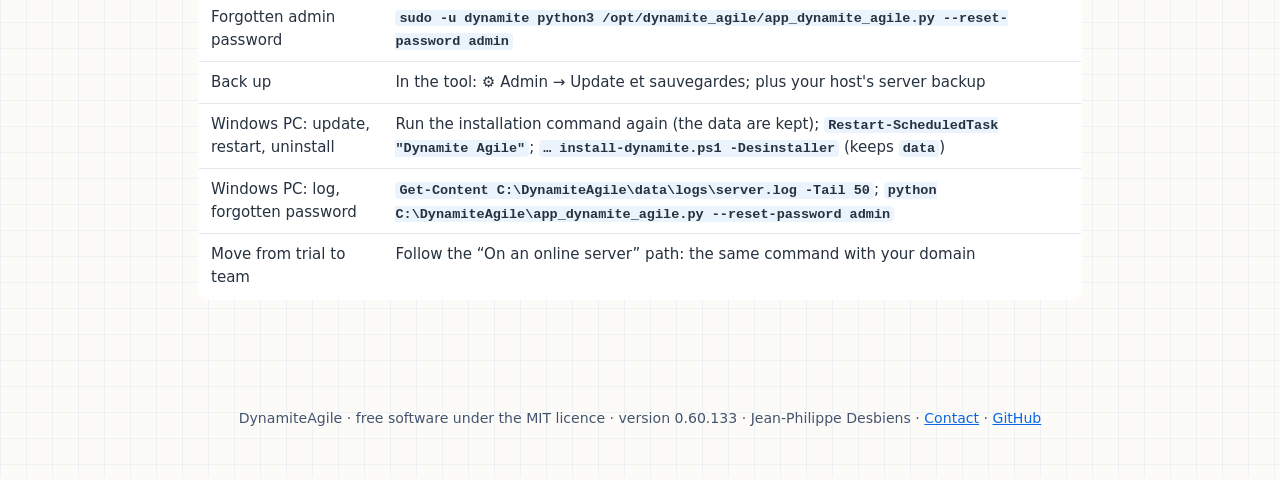
==== commit 26e55068: "0.60.133 — Diamond : « ▶ Revue » des feuilles de concept, une à la fois au clavier, d'une branche à " ====
--- a/site/en/index.html
+++ b/site/en/index.html
@@ -1000,7 +1000,7 @@
       <code>python C:\DynamiteAgile\app_dynamite_agile.py --reset-password admin</code></td></tr>
     <tr><td>Move from trial to team</td><td>Follow the “On an online server” path: the same command with your domain</td></tr></table>
 </main>
-<footer>DynamiteAgile · free software under the MIT licence · version 0.60.132 · Jean-Philippe Desbiens · <a href="installation.html#contact" data-new="0.60.74-contact">Contact</a> · <a href="https://github.com/jpdesbiens11/Dynamite-Agile">GitHub</a></footer>
+<footer>DynamiteAgile · free software under the MIT licence · version 0.60.133 · Jean-Philippe Desbiens · <a href="installation.html#contact" data-new="0.60.74-contact">Contact</a> · <a href="https://github.com/jpdesbiens11/Dynamite-Agile">GitHub</a></footer>
 <script>
 /* Website of Dynamite | Agile (D-O-015): reveal on scroll, copy buttons, the descent into the mine and the terminal
    that types the three installation commands. No external resource; motion off with prefers-reduced-motion. */
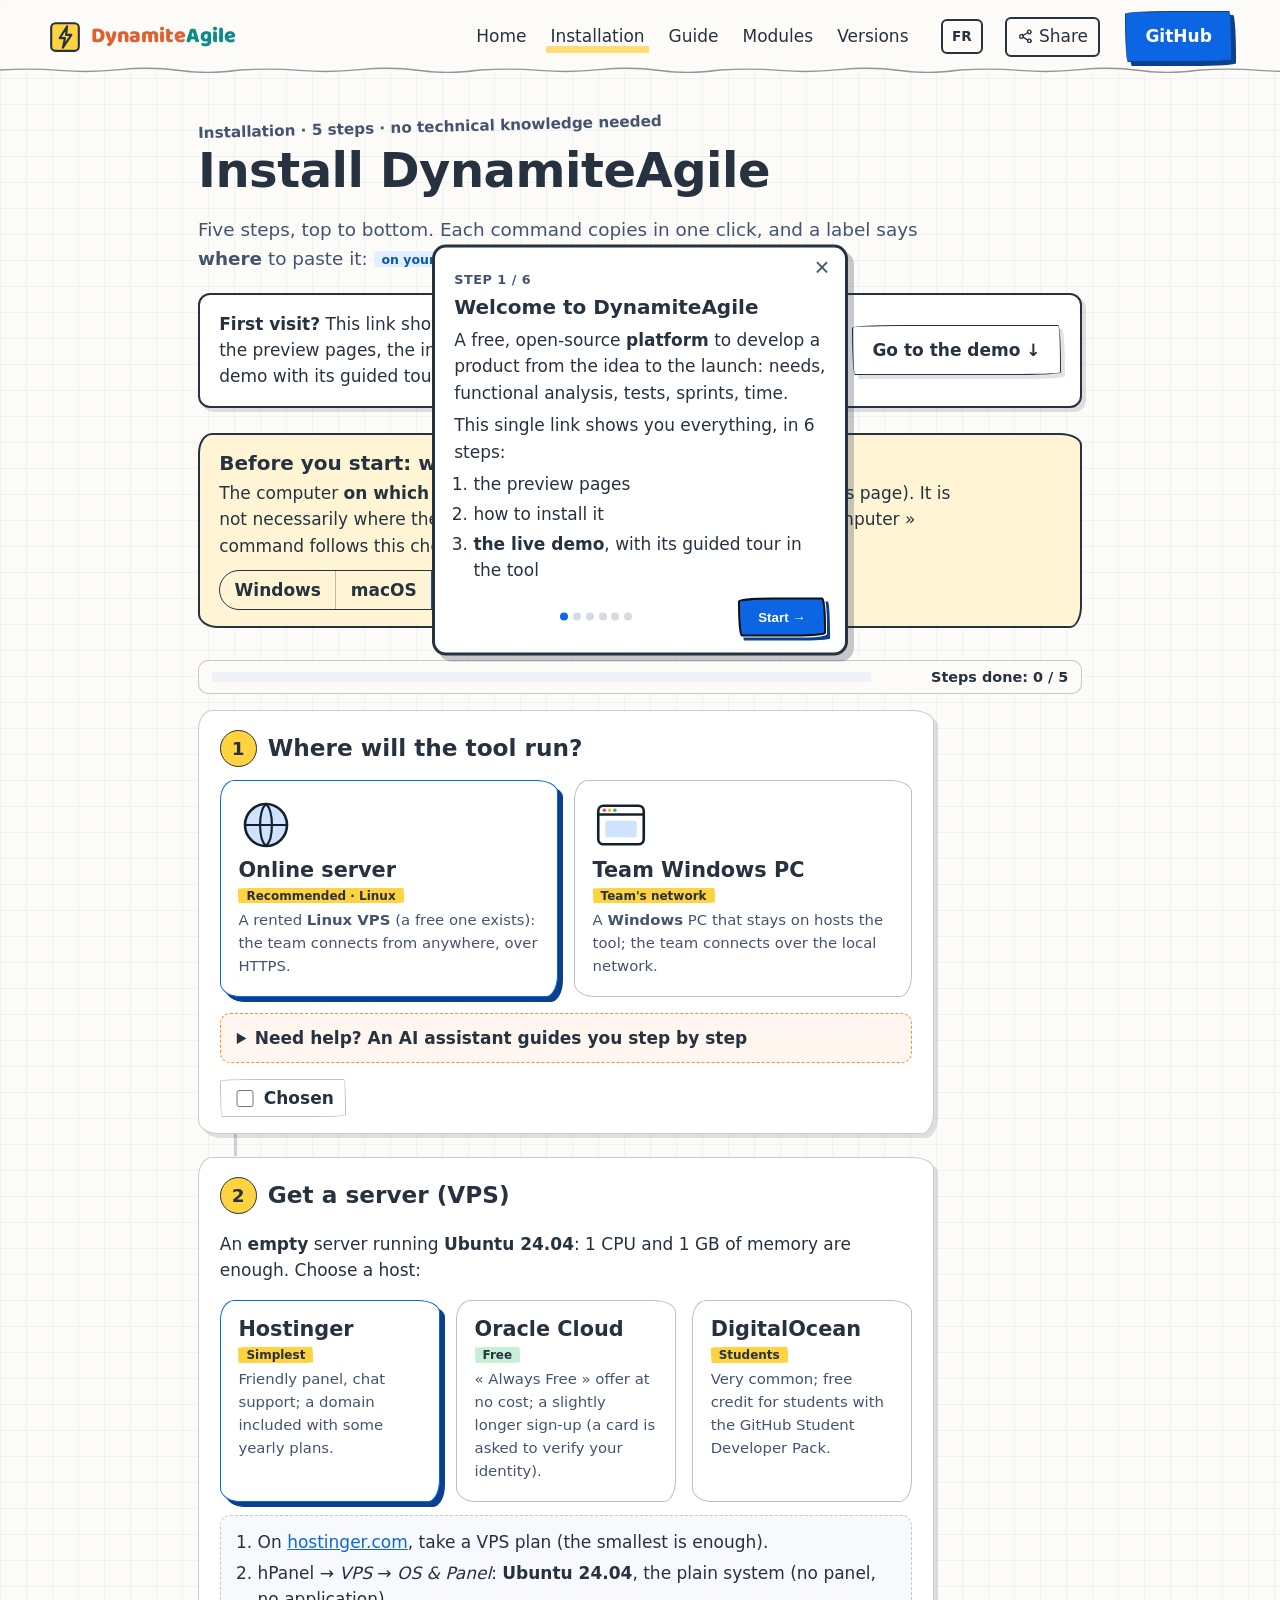
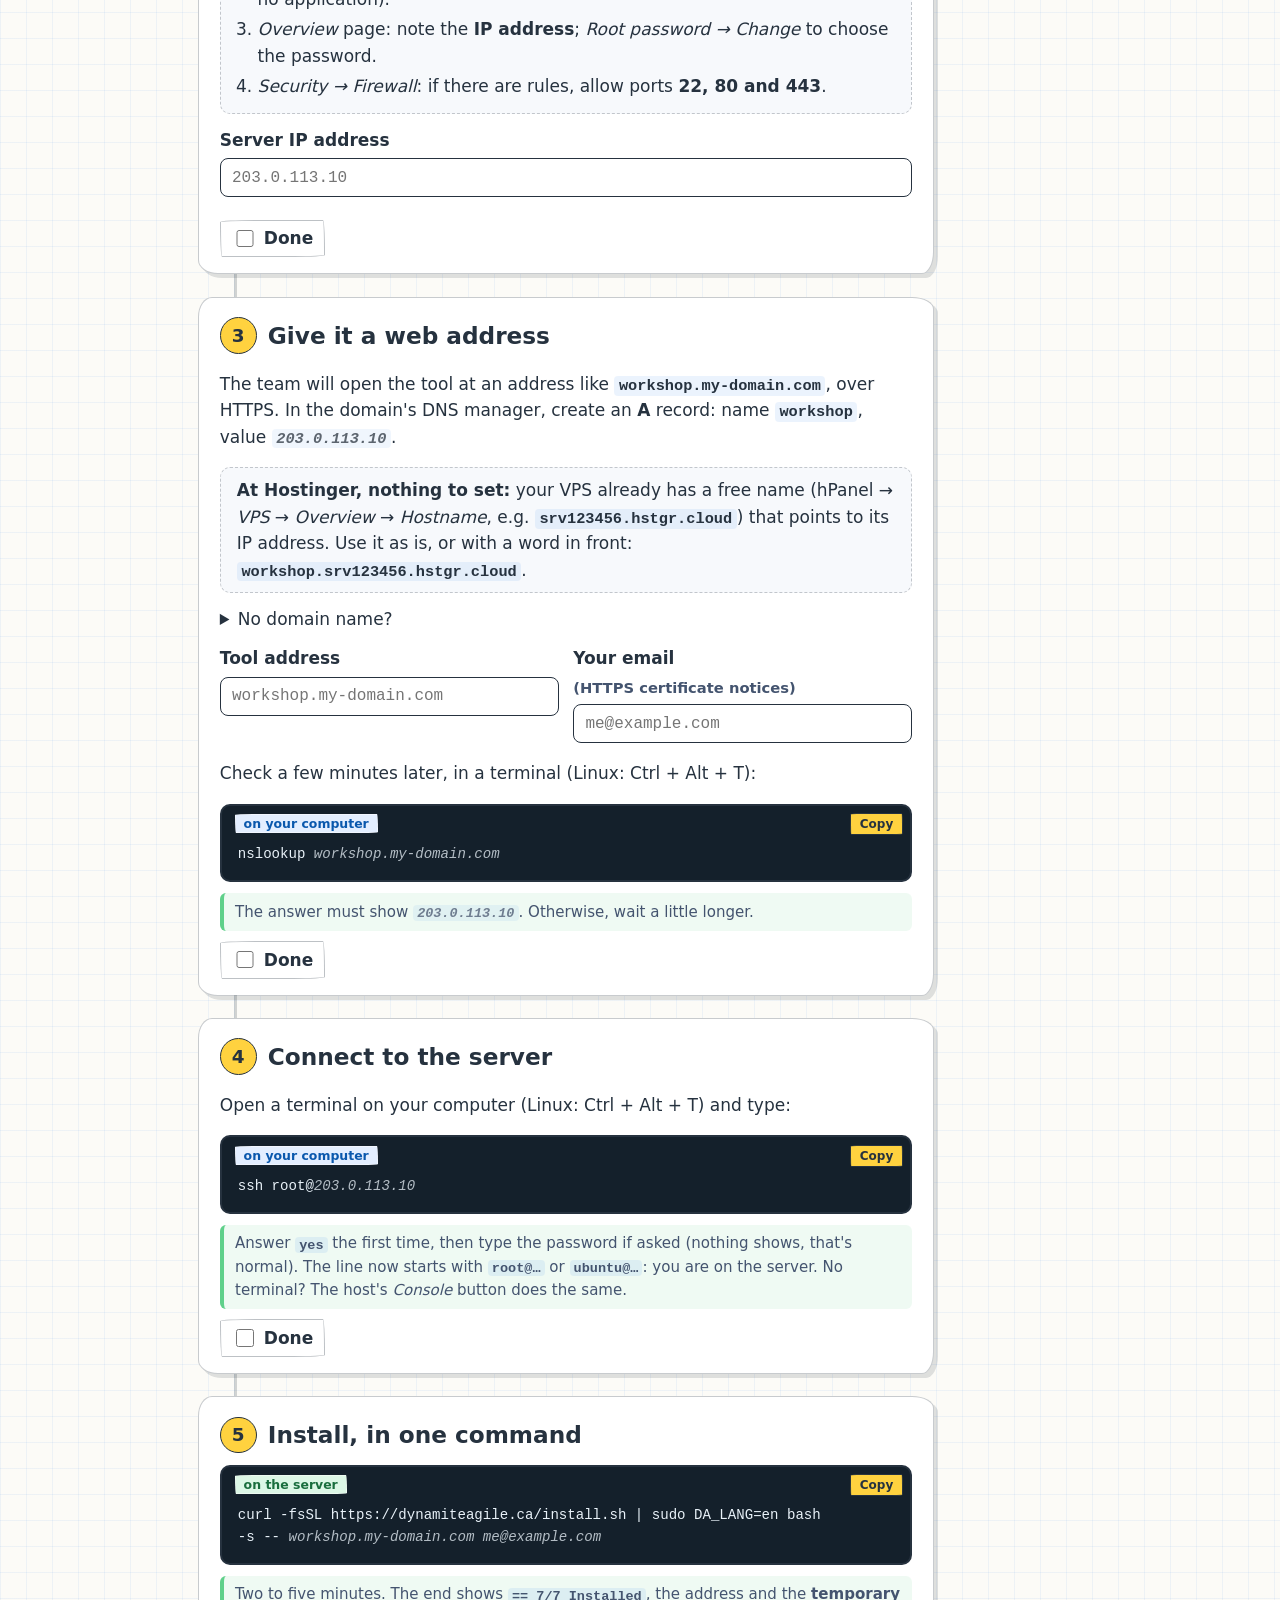
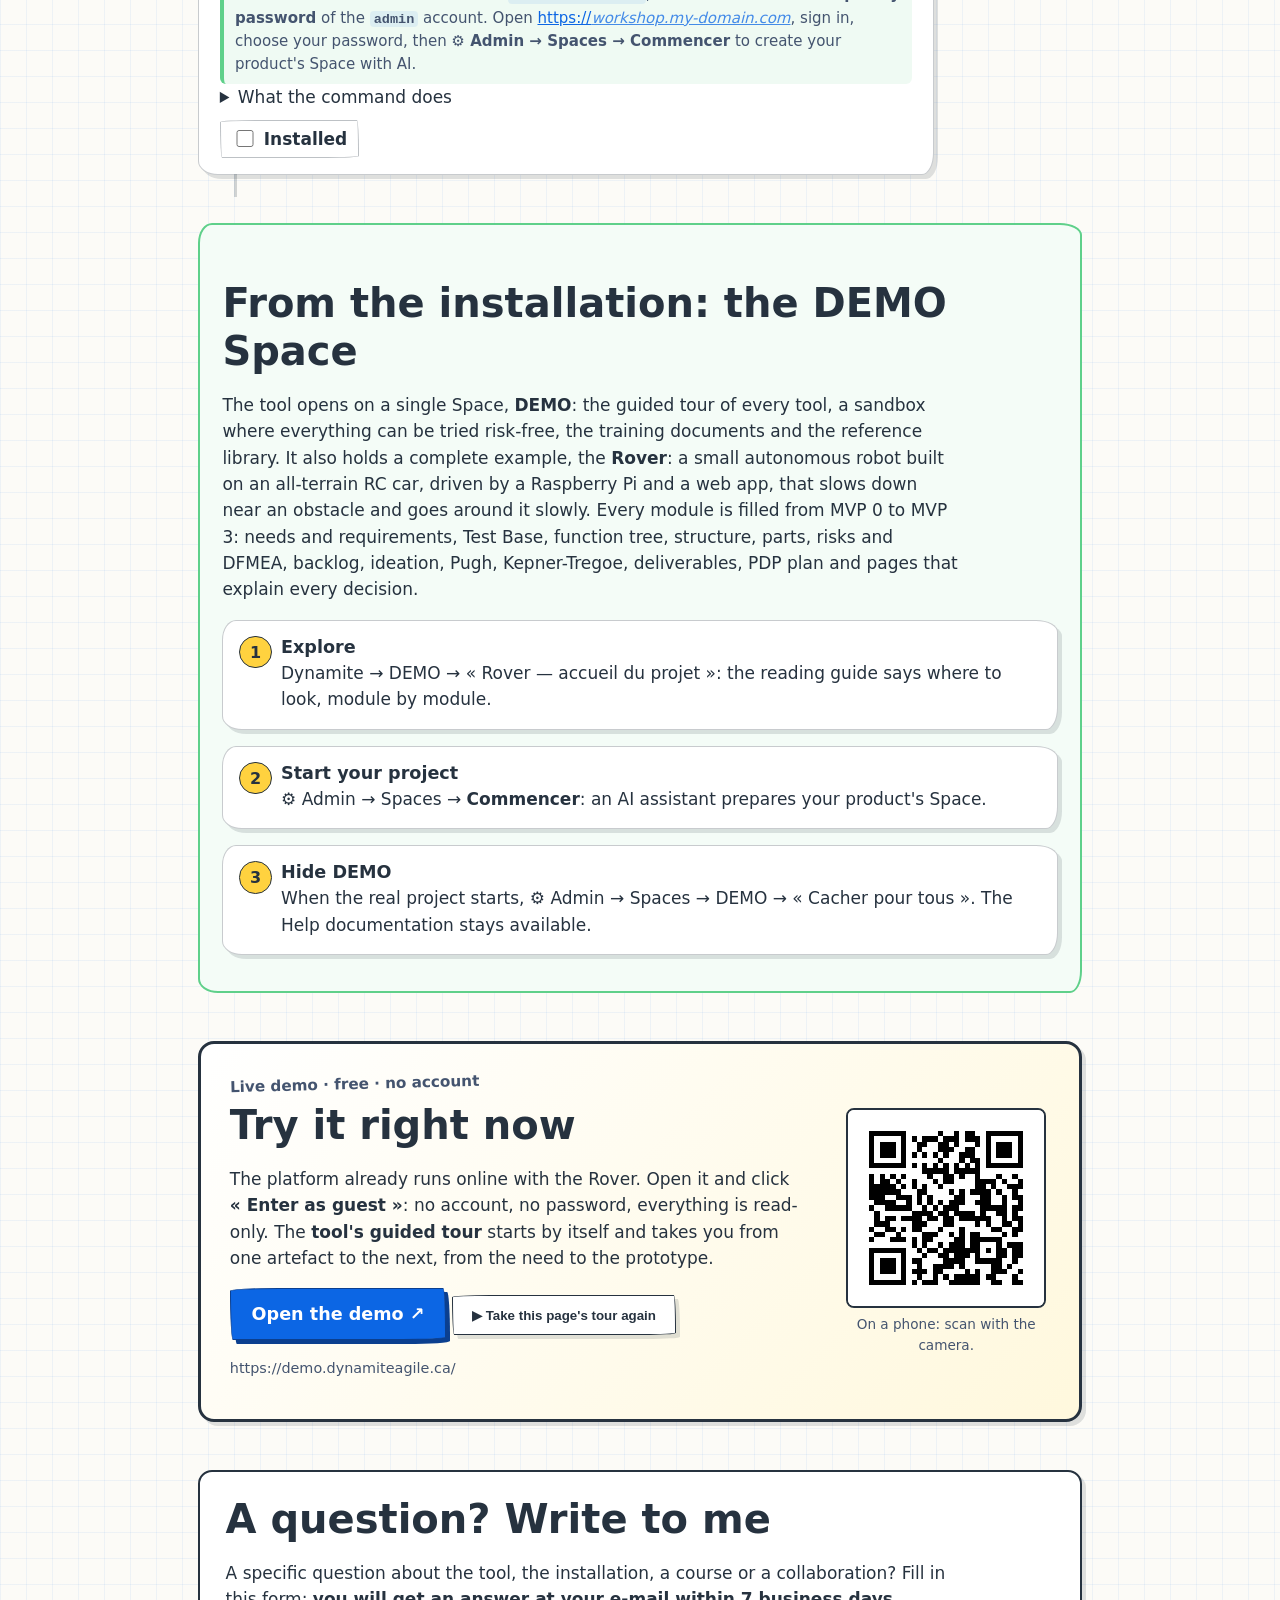
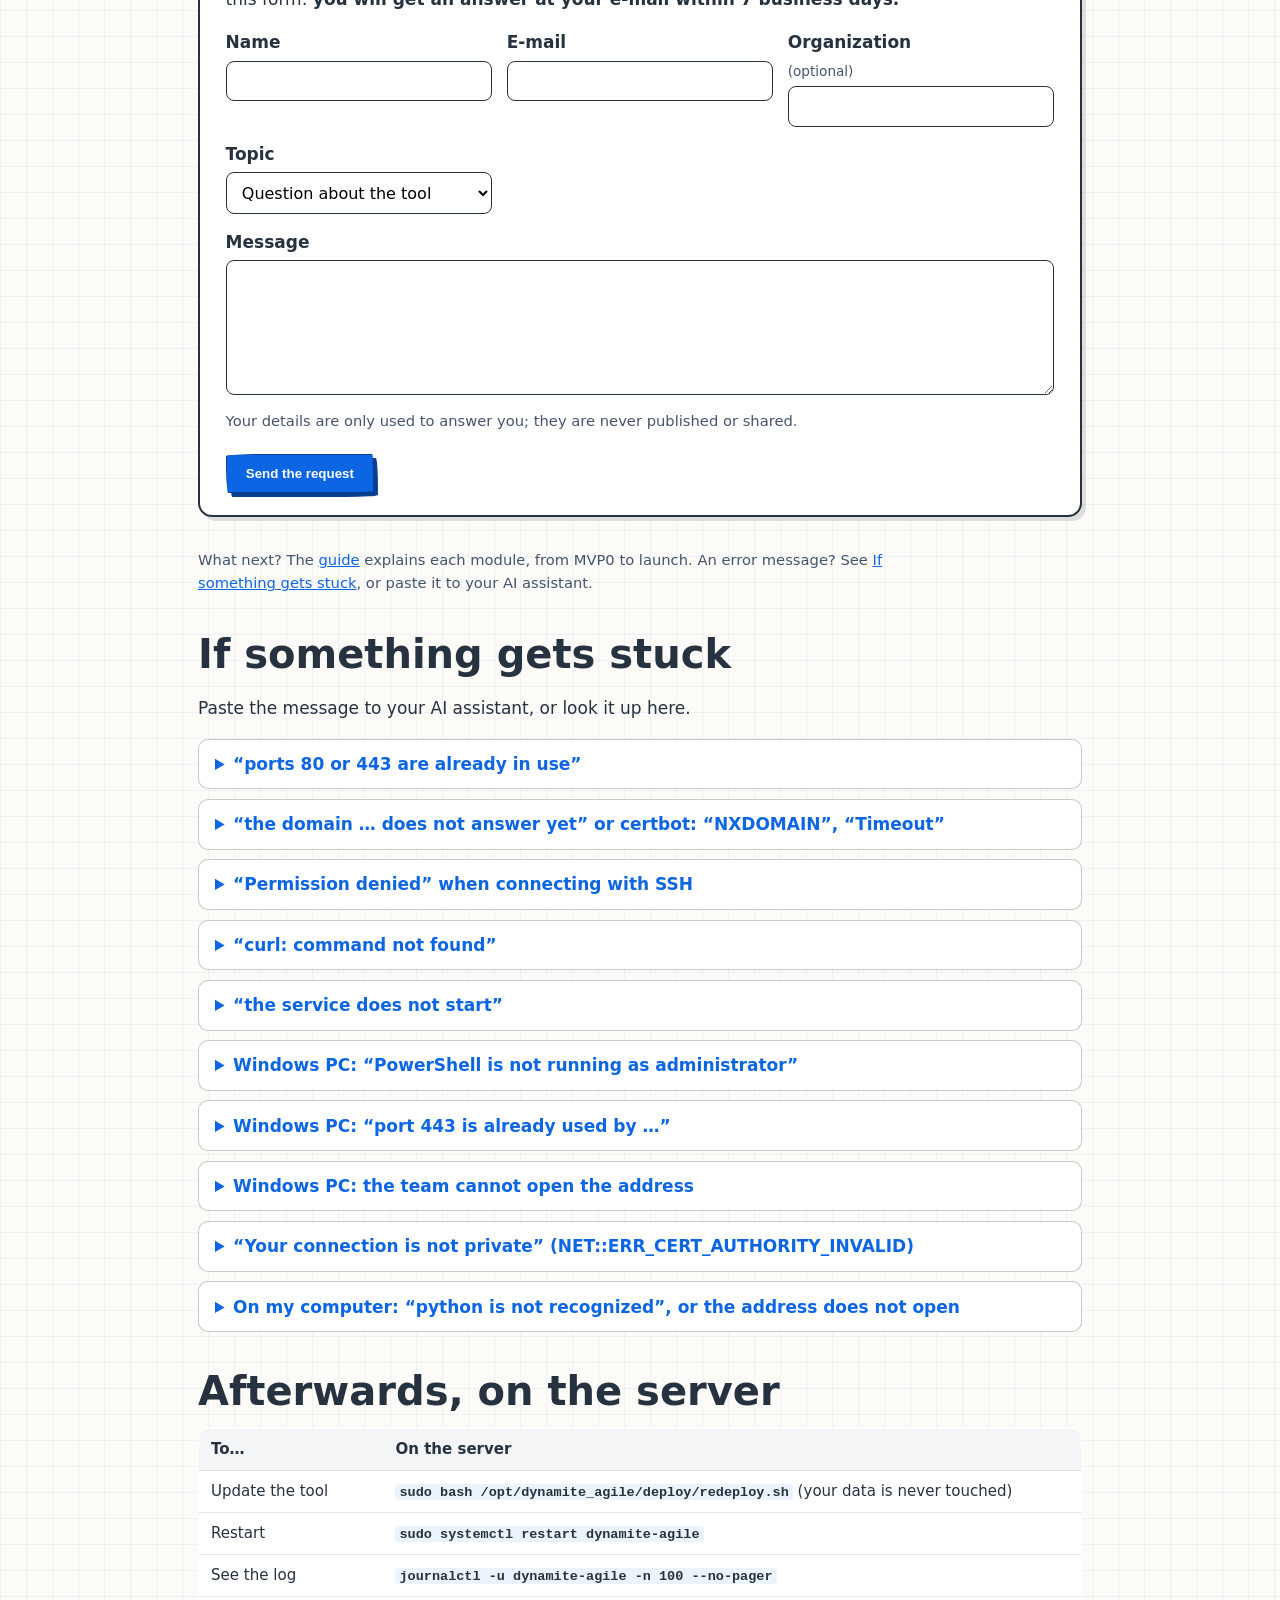
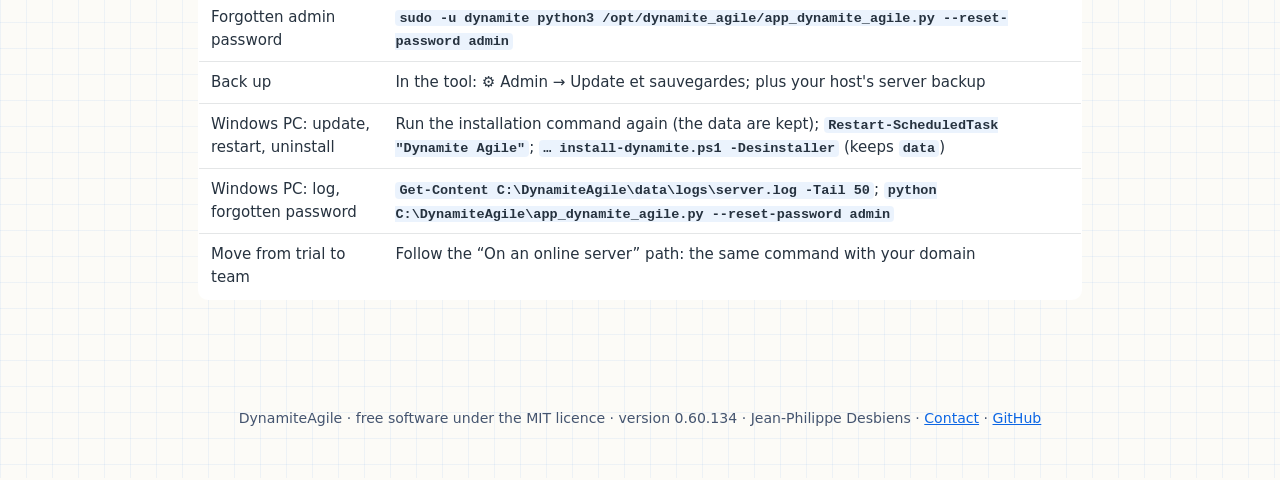
==== commit 55dc209e: "0.60.134 — Diamond : « ▶ Revue », revenir à une feuille gardée ou écartée, la remettre en course, sa" ====
--- a/site/en/index.html
+++ b/site/en/index.html
@@ -1000,7 +1000,7 @@
       <code>python C:\DynamiteAgile\app_dynamite_agile.py --reset-password admin</code></td></tr>
     <tr><td>Move from trial to team</td><td>Follow the “On an online server” path: the same command with your domain</td></tr></table>
 </main>
-<footer>DynamiteAgile · free software under the MIT licence · version 0.60.133 · Jean-Philippe Desbiens · <a href="installation.html#contact" data-new="0.60.74-contact">Contact</a> · <a href="https://github.com/jpdesbiens11/Dynamite-Agile">GitHub</a></footer>
+<footer>DynamiteAgile · free software under the MIT licence · version 0.60.134 · Jean-Philippe Desbiens · <a href="installation.html#contact" data-new="0.60.74-contact">Contact</a> · <a href="https://github.com/jpdesbiens11/Dynamite-Agile">GitHub</a></footer>
 <script>
 /* Website of Dynamite | Agile (D-O-015): reveal on scroll, copy buttons, the descent into the mine and the terminal
    that types the three installation commands. No external resource; motion off with prefers-reduced-motion. */
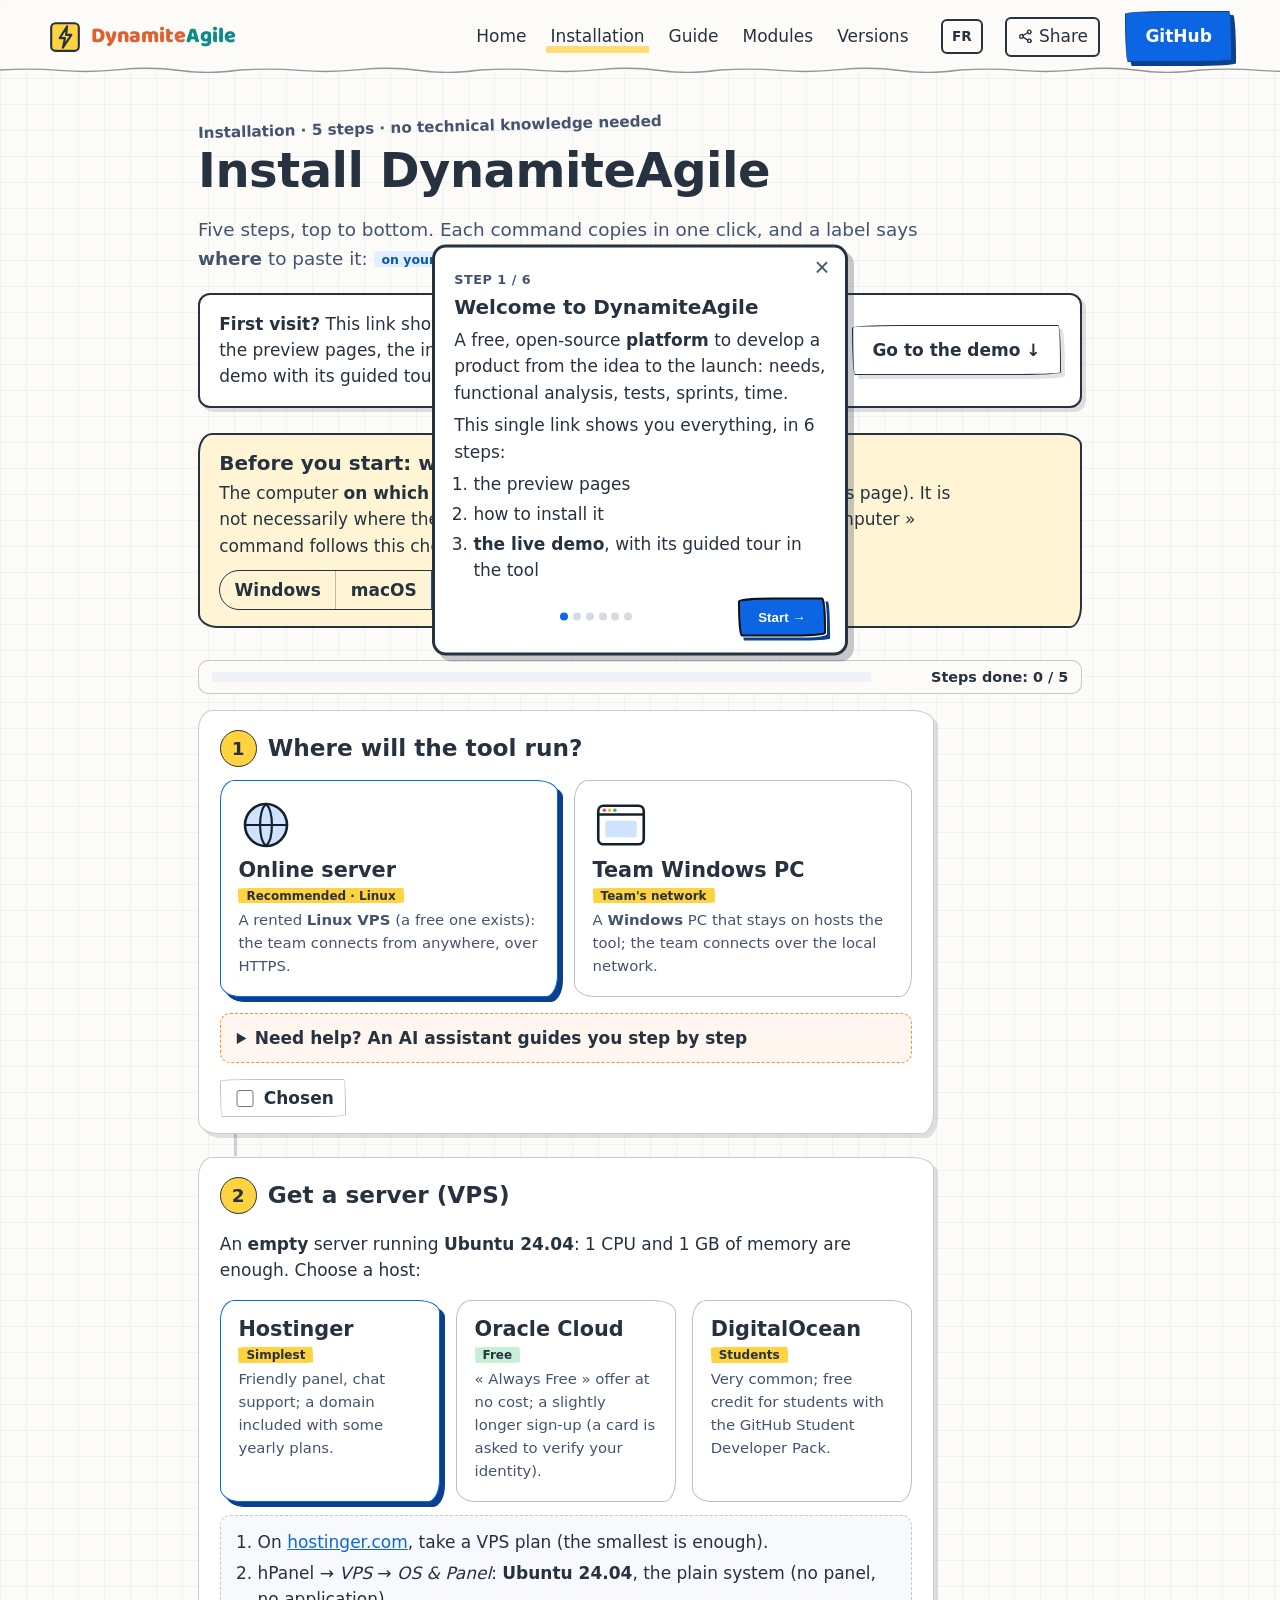
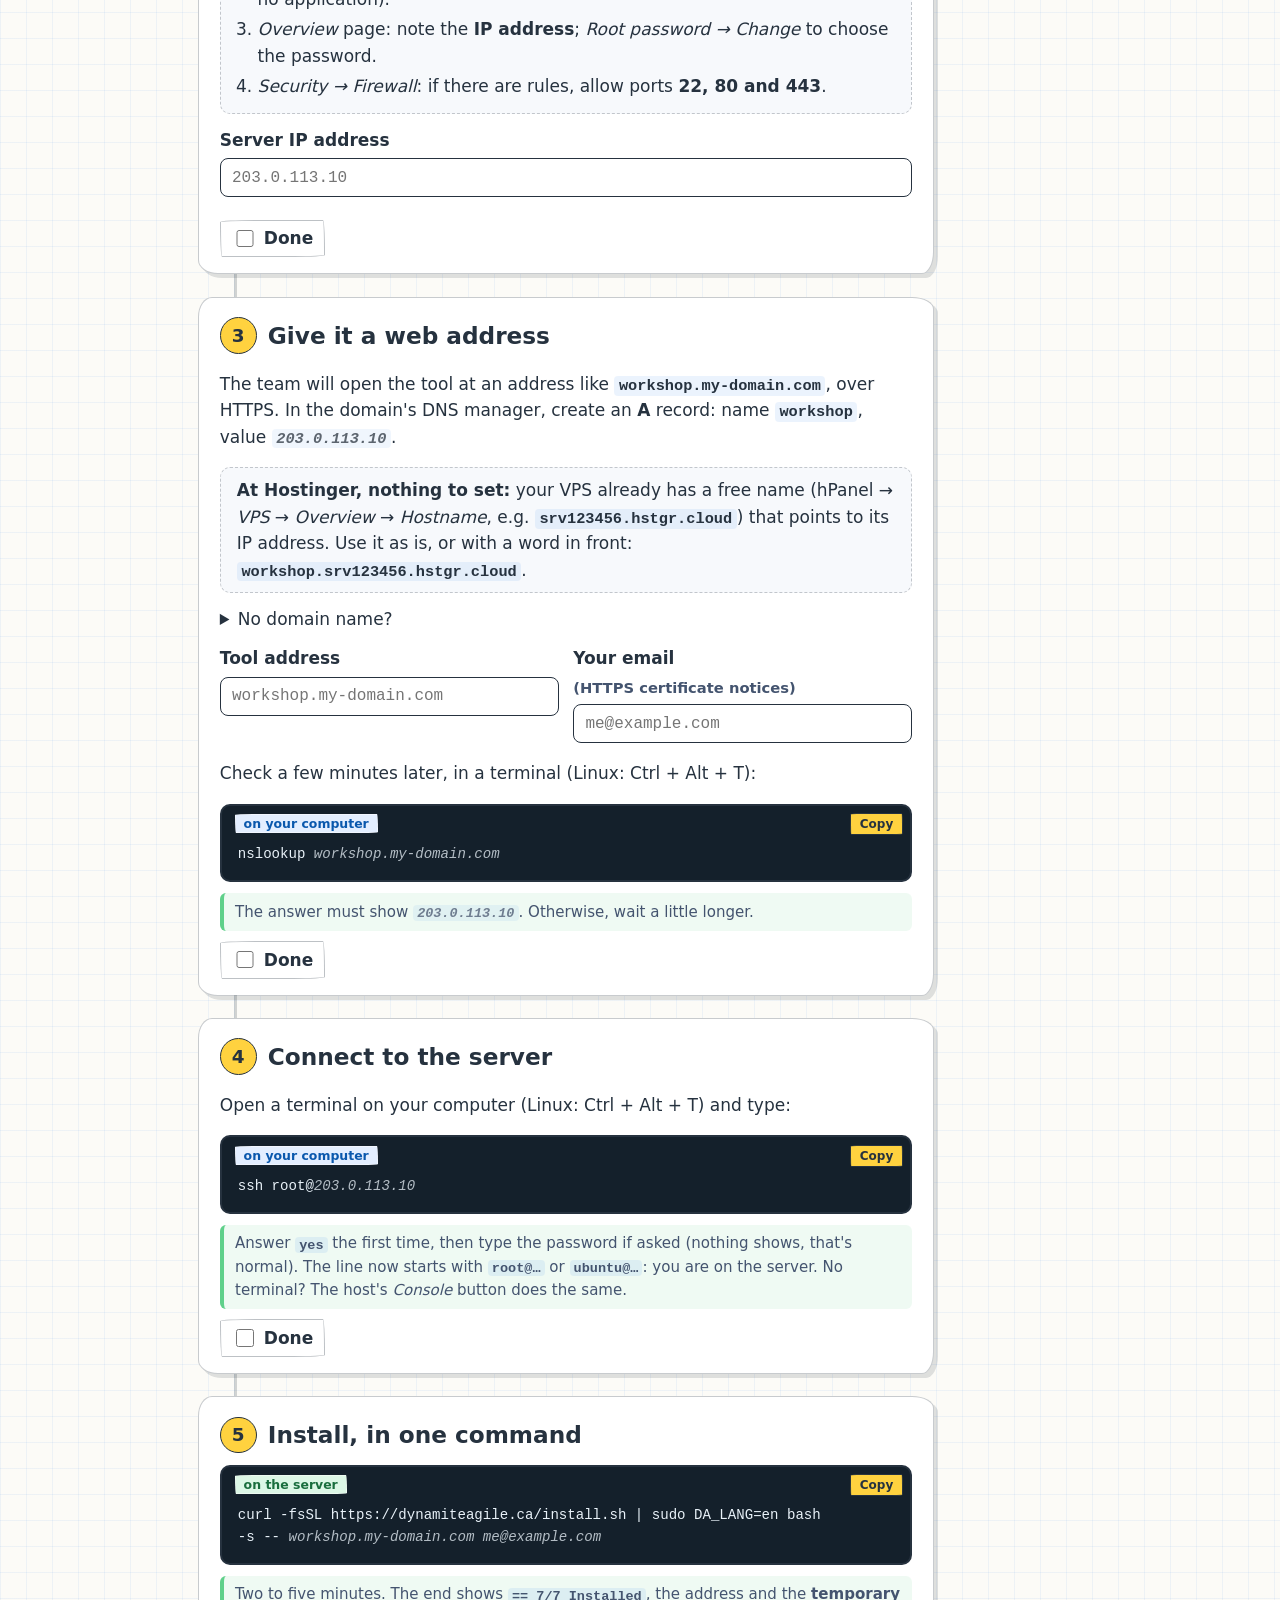
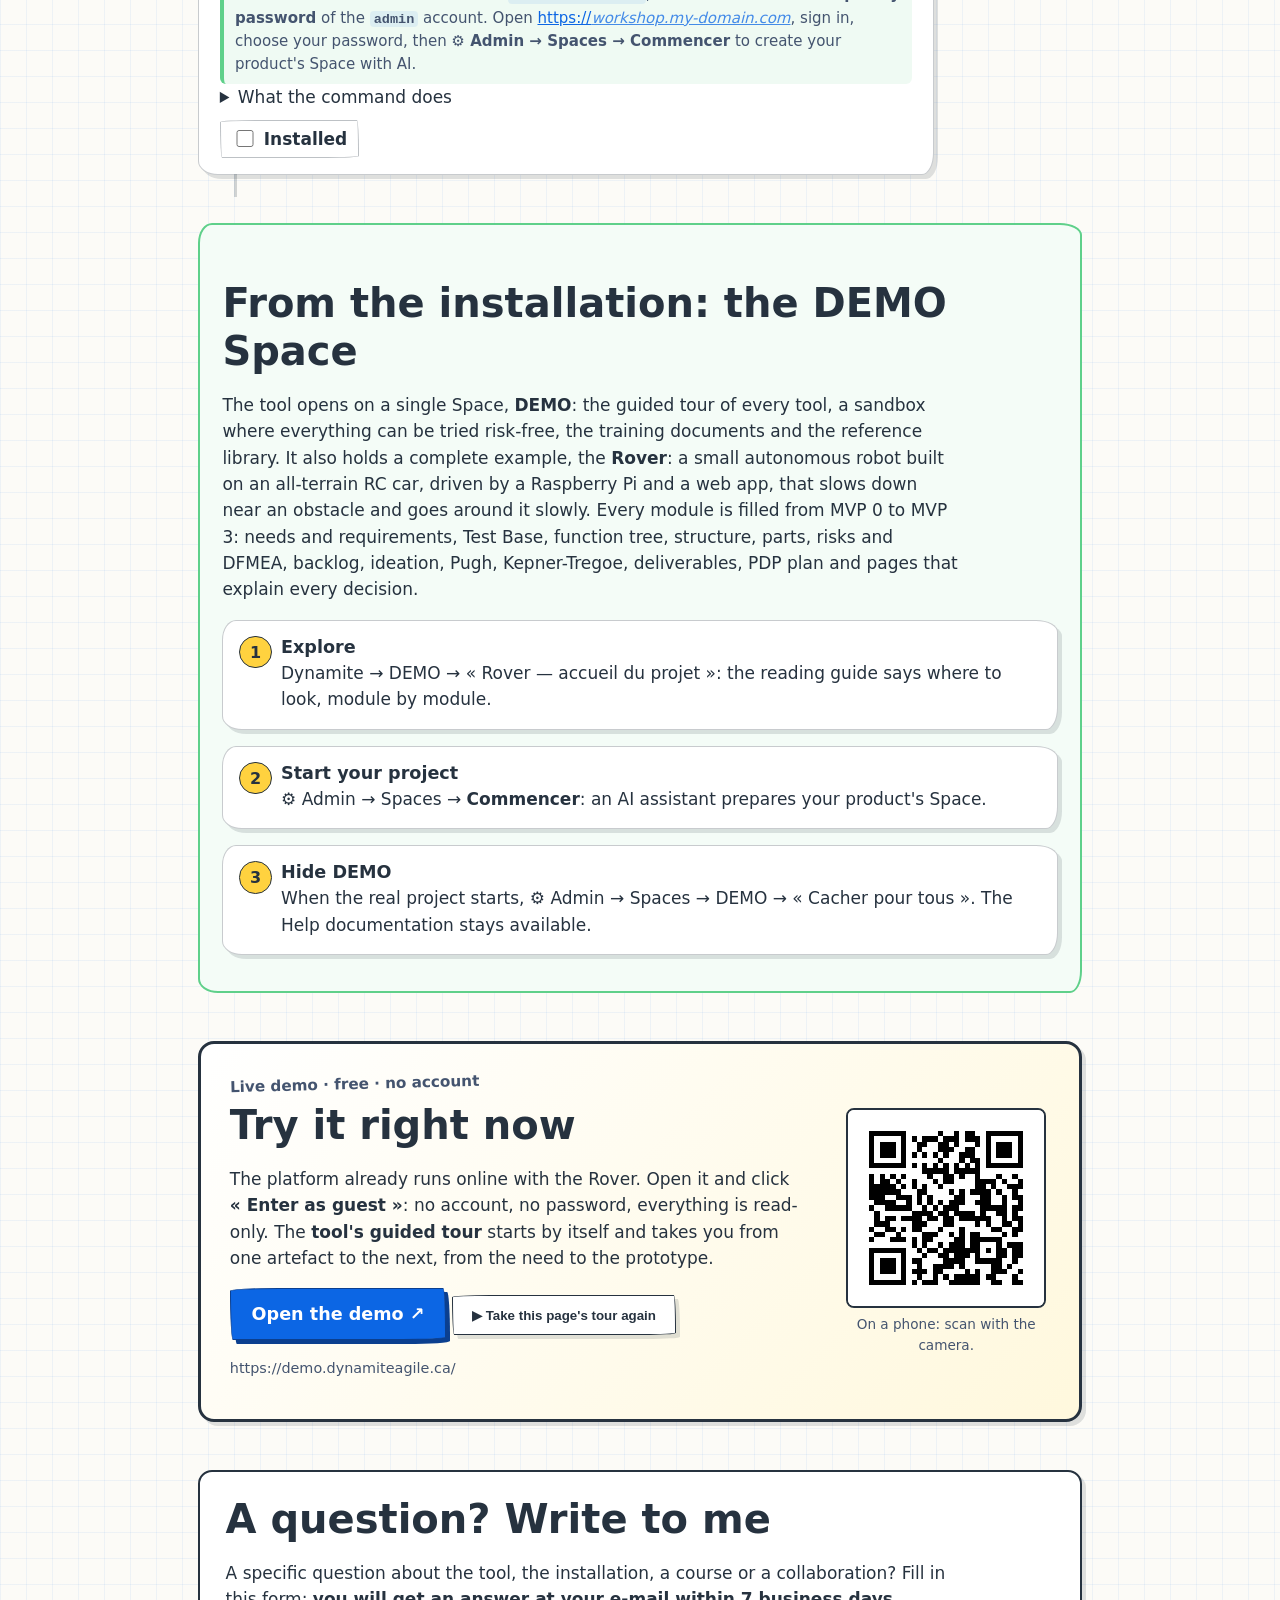
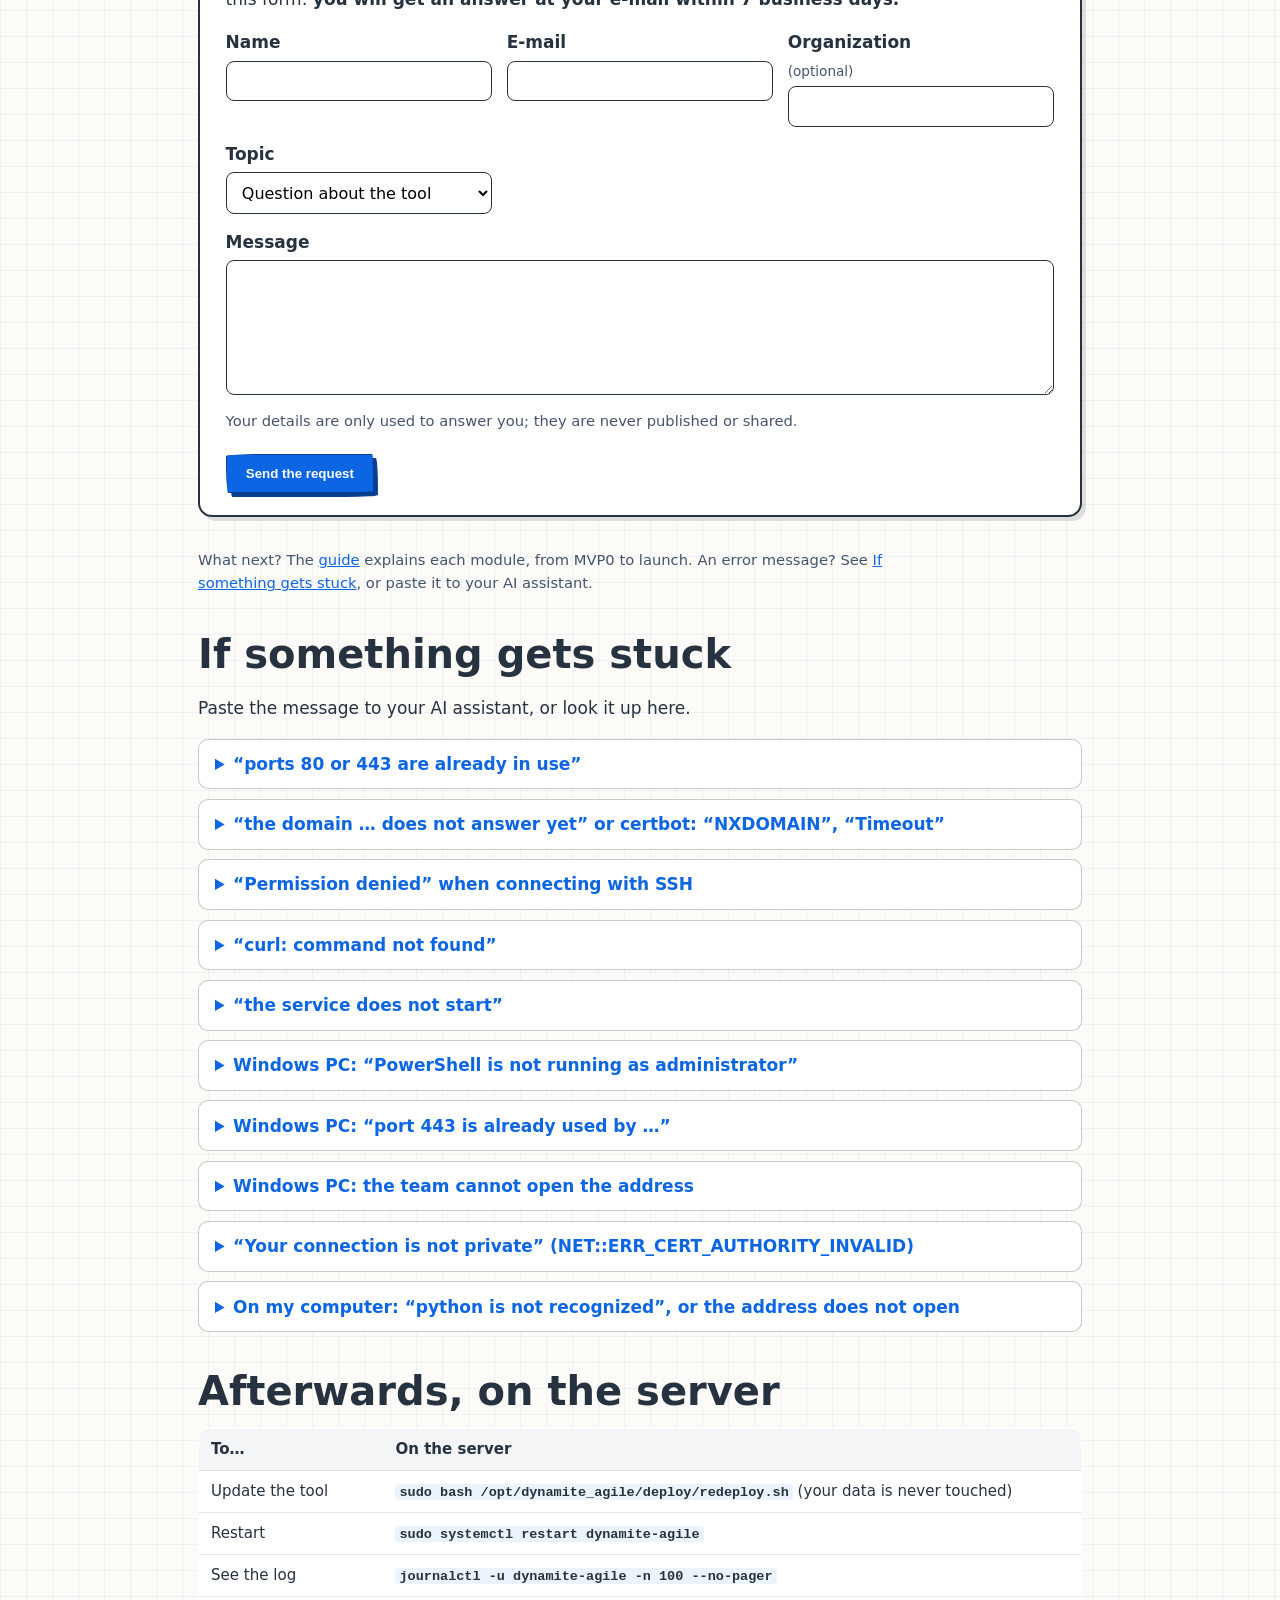
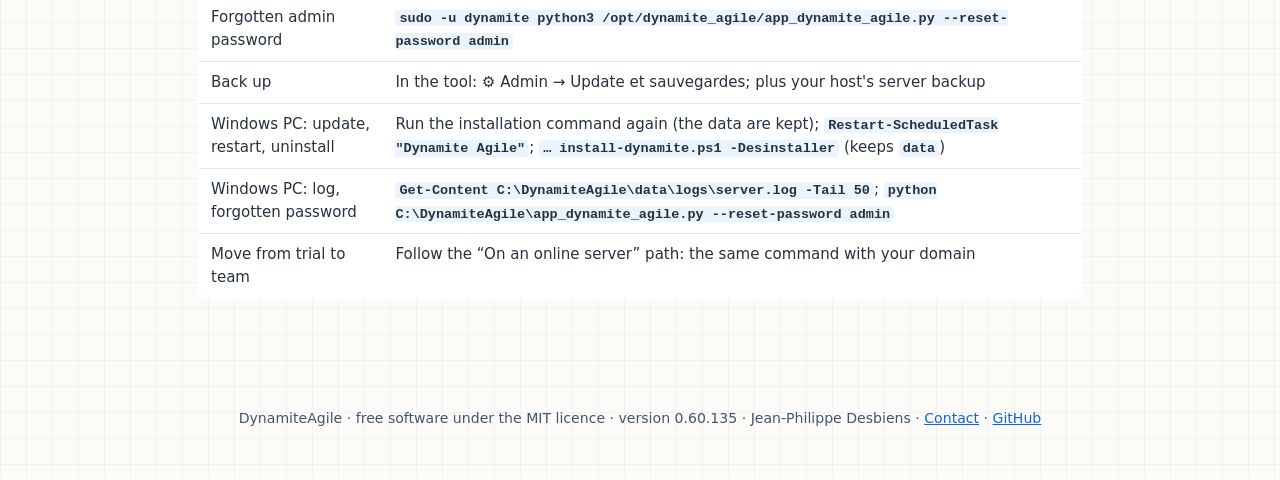
==== commit bc744c67: "0.60.135 — Diamond : imports et exports IA sans doublon ; feuilles de concept en .zip (texte et croq" ====
--- a/site/en/index.html
+++ b/site/en/index.html
@@ -1000,7 +1000,7 @@
       <code>python C:\DynamiteAgile\app_dynamite_agile.py --reset-password admin</code></td></tr>
     <tr><td>Move from trial to team</td><td>Follow the “On an online server” path: the same command with your domain</td></tr></table>
 </main>
-<footer>DynamiteAgile · free software under the MIT licence · version 0.60.134 · Jean-Philippe Desbiens · <a href="installation.html#contact" data-new="0.60.74-contact">Contact</a> · <a href="https://github.com/jpdesbiens11/Dynamite-Agile">GitHub</a></footer>
+<footer>DynamiteAgile · free software under the MIT licence · version 0.60.135 · Jean-Philippe Desbiens · <a href="installation.html#contact" data-new="0.60.74-contact">Contact</a> · <a href="https://github.com/jpdesbiens11/Dynamite-Agile">GitHub</a></footer>
 <script>
 /* Website of Dynamite | Agile (D-O-015): reveal on scroll, copy buttons, the descent into the mine and the terminal
    that types the three installation commands. No external resource; motion off with prefers-reduced-motion. */
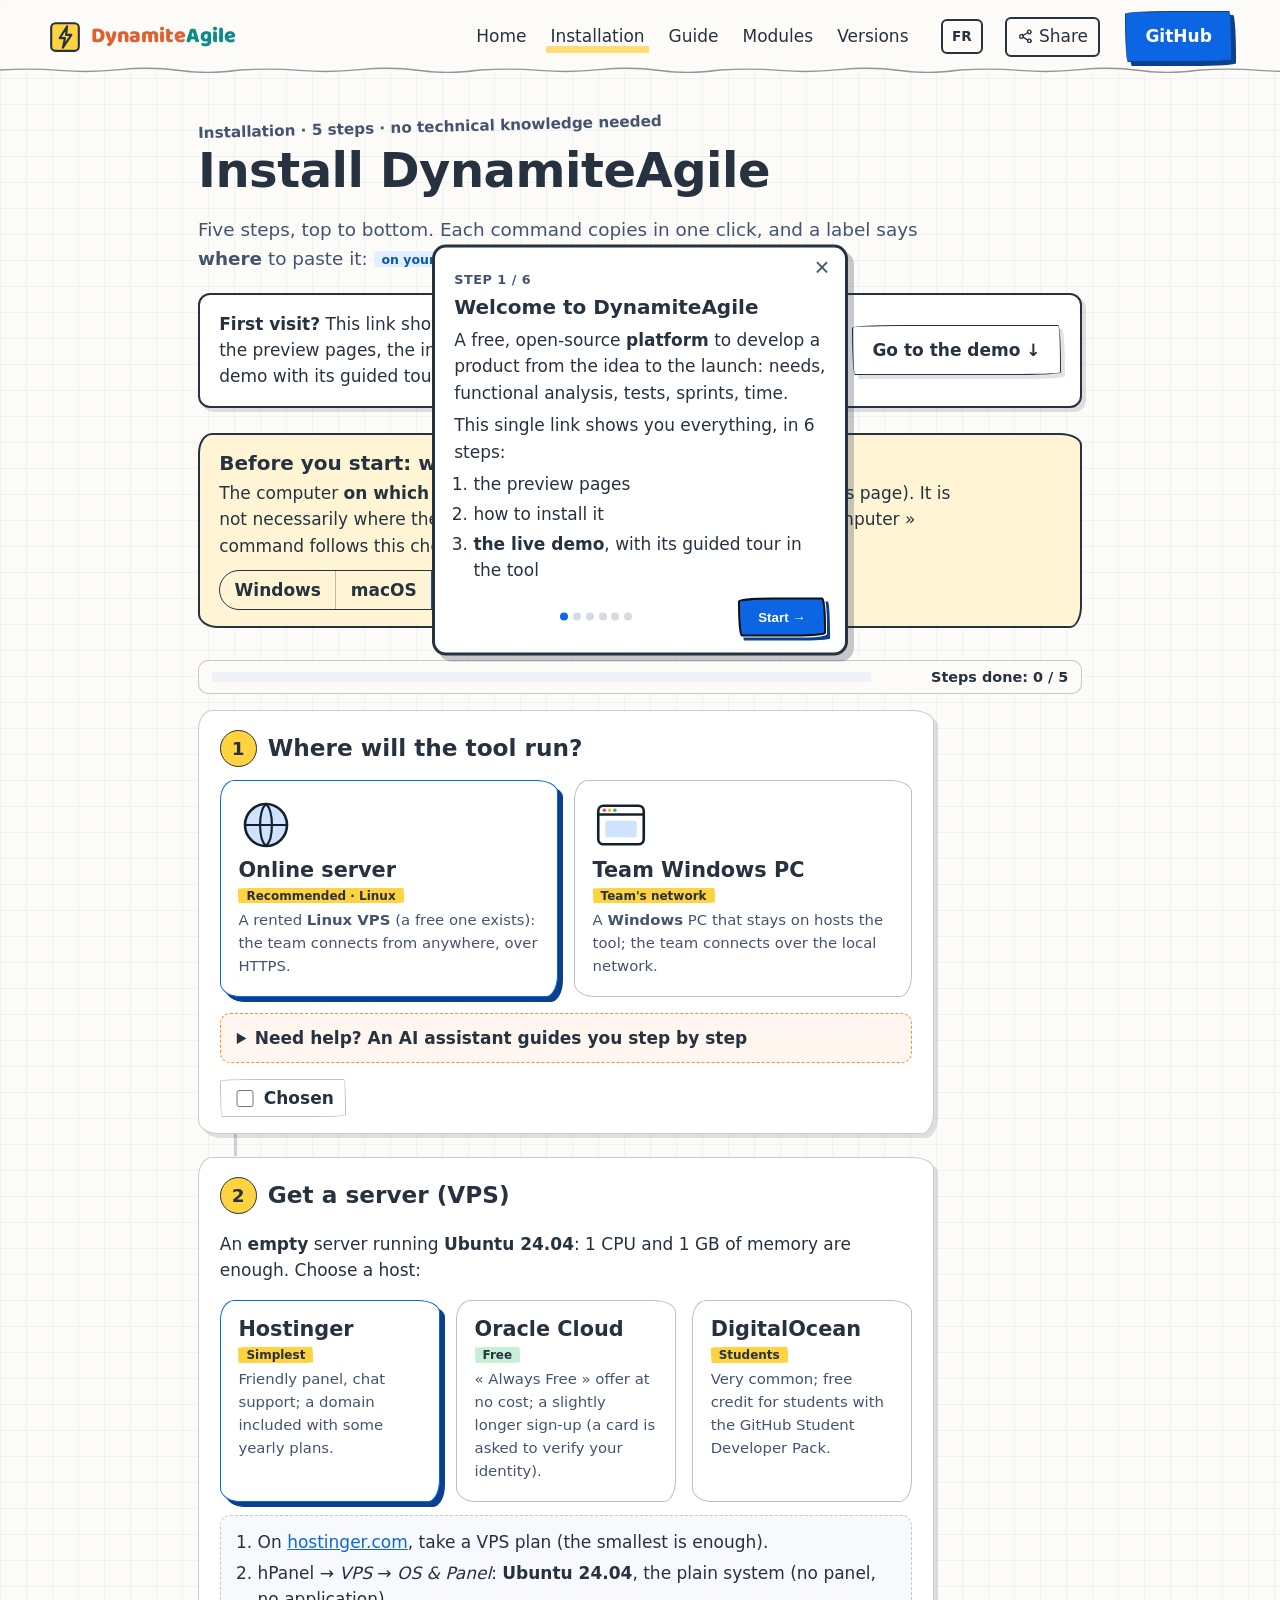
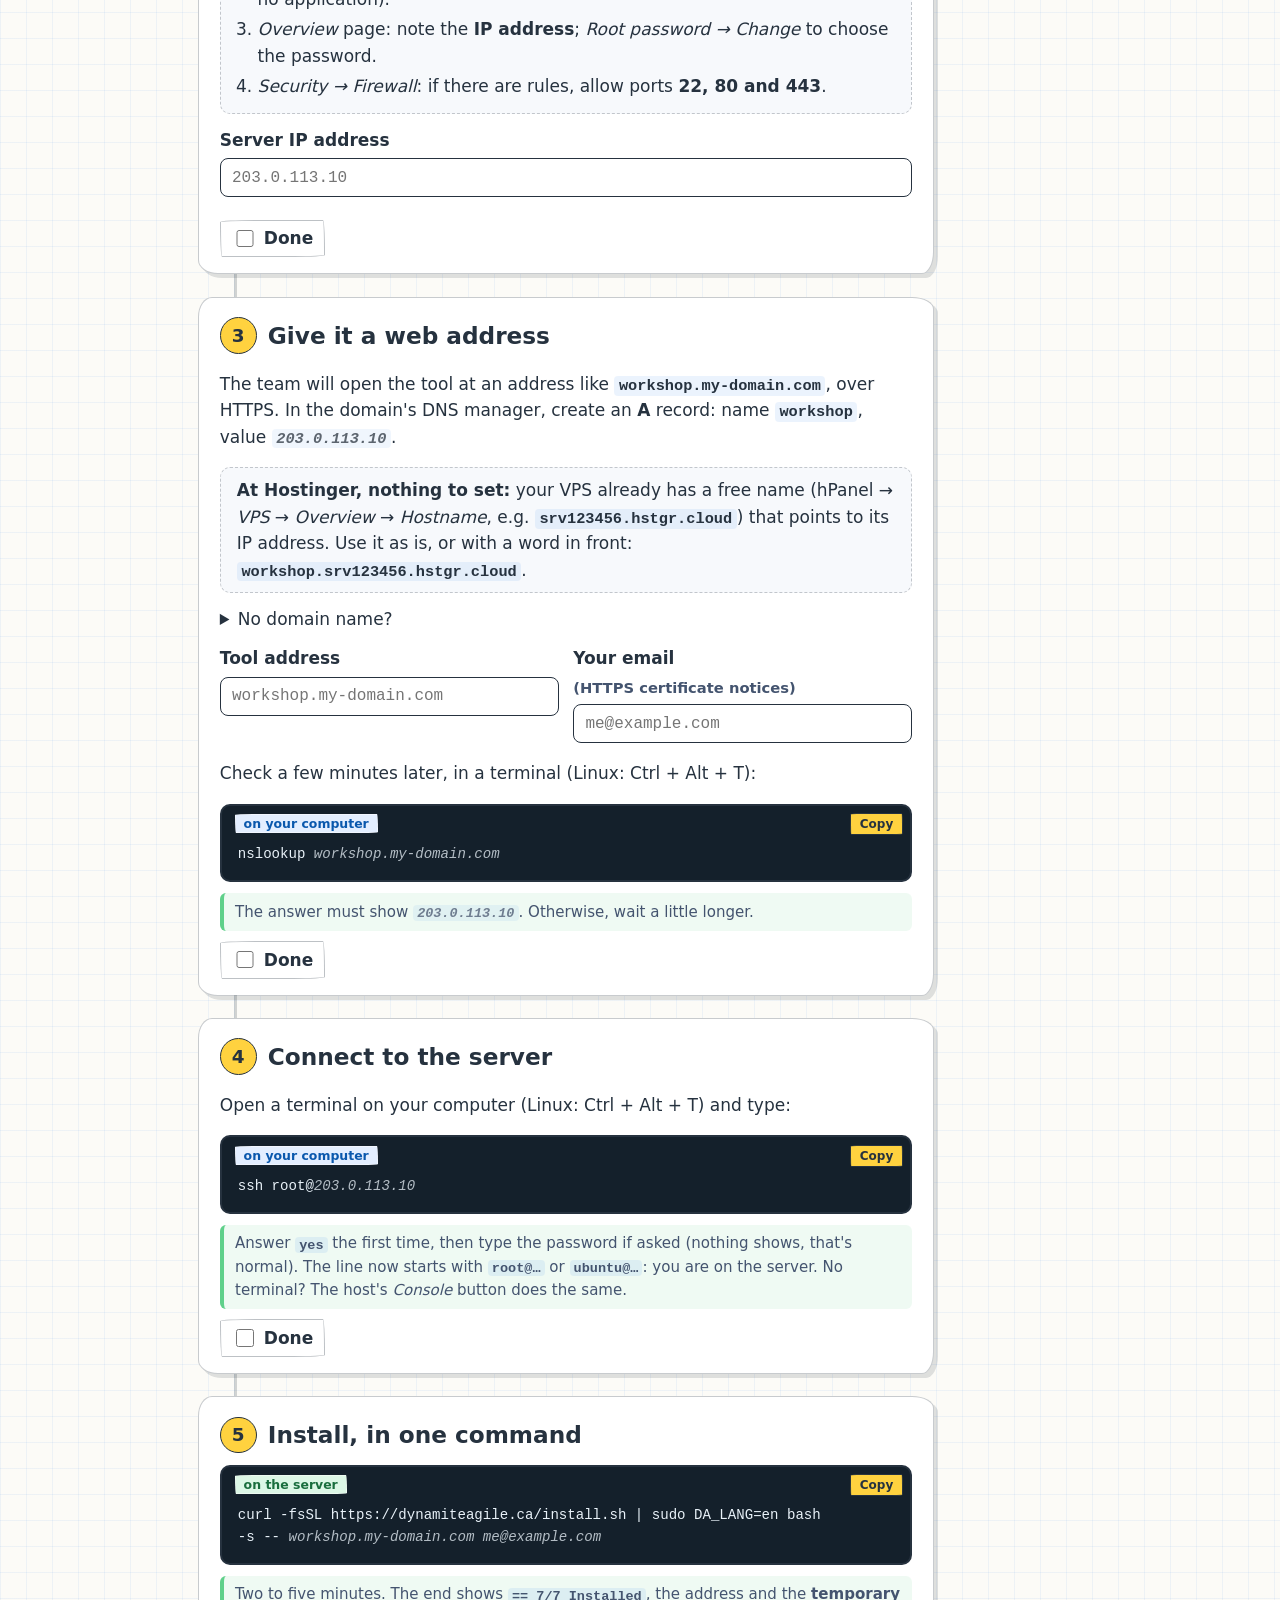
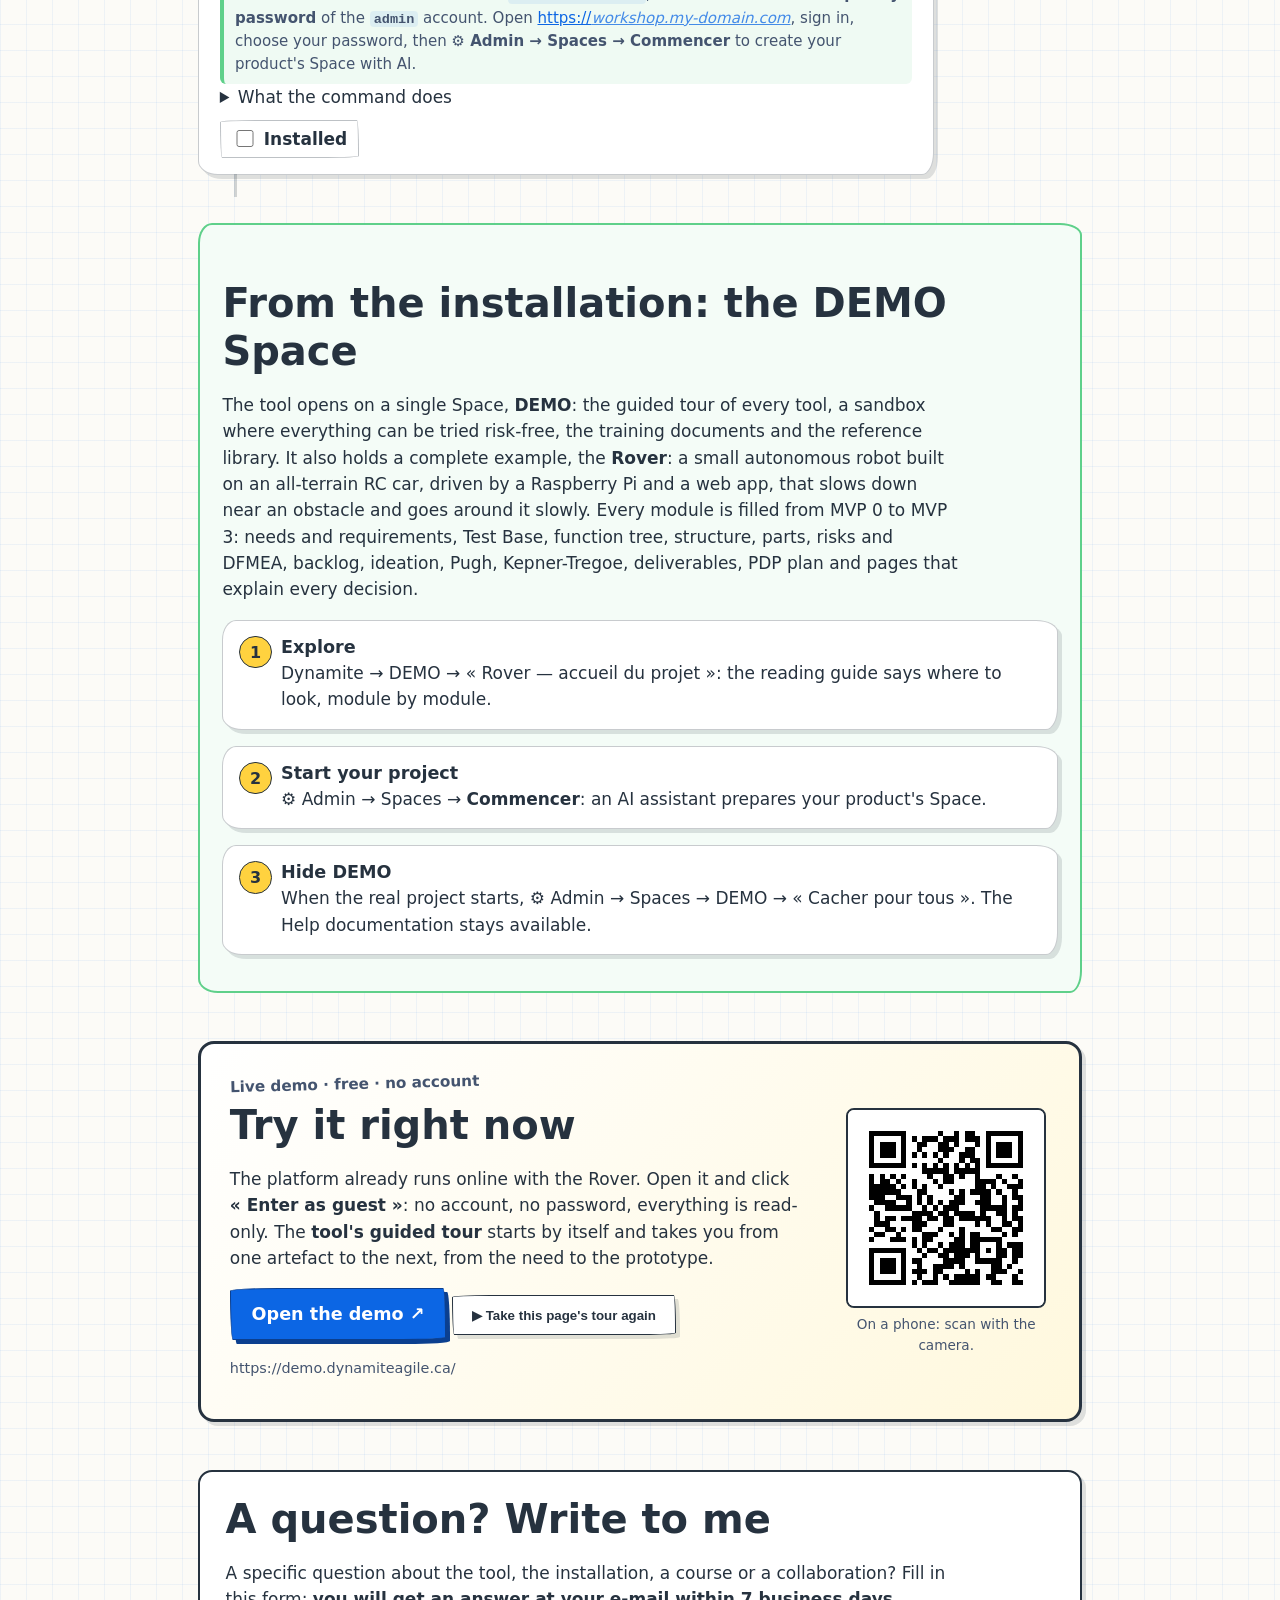
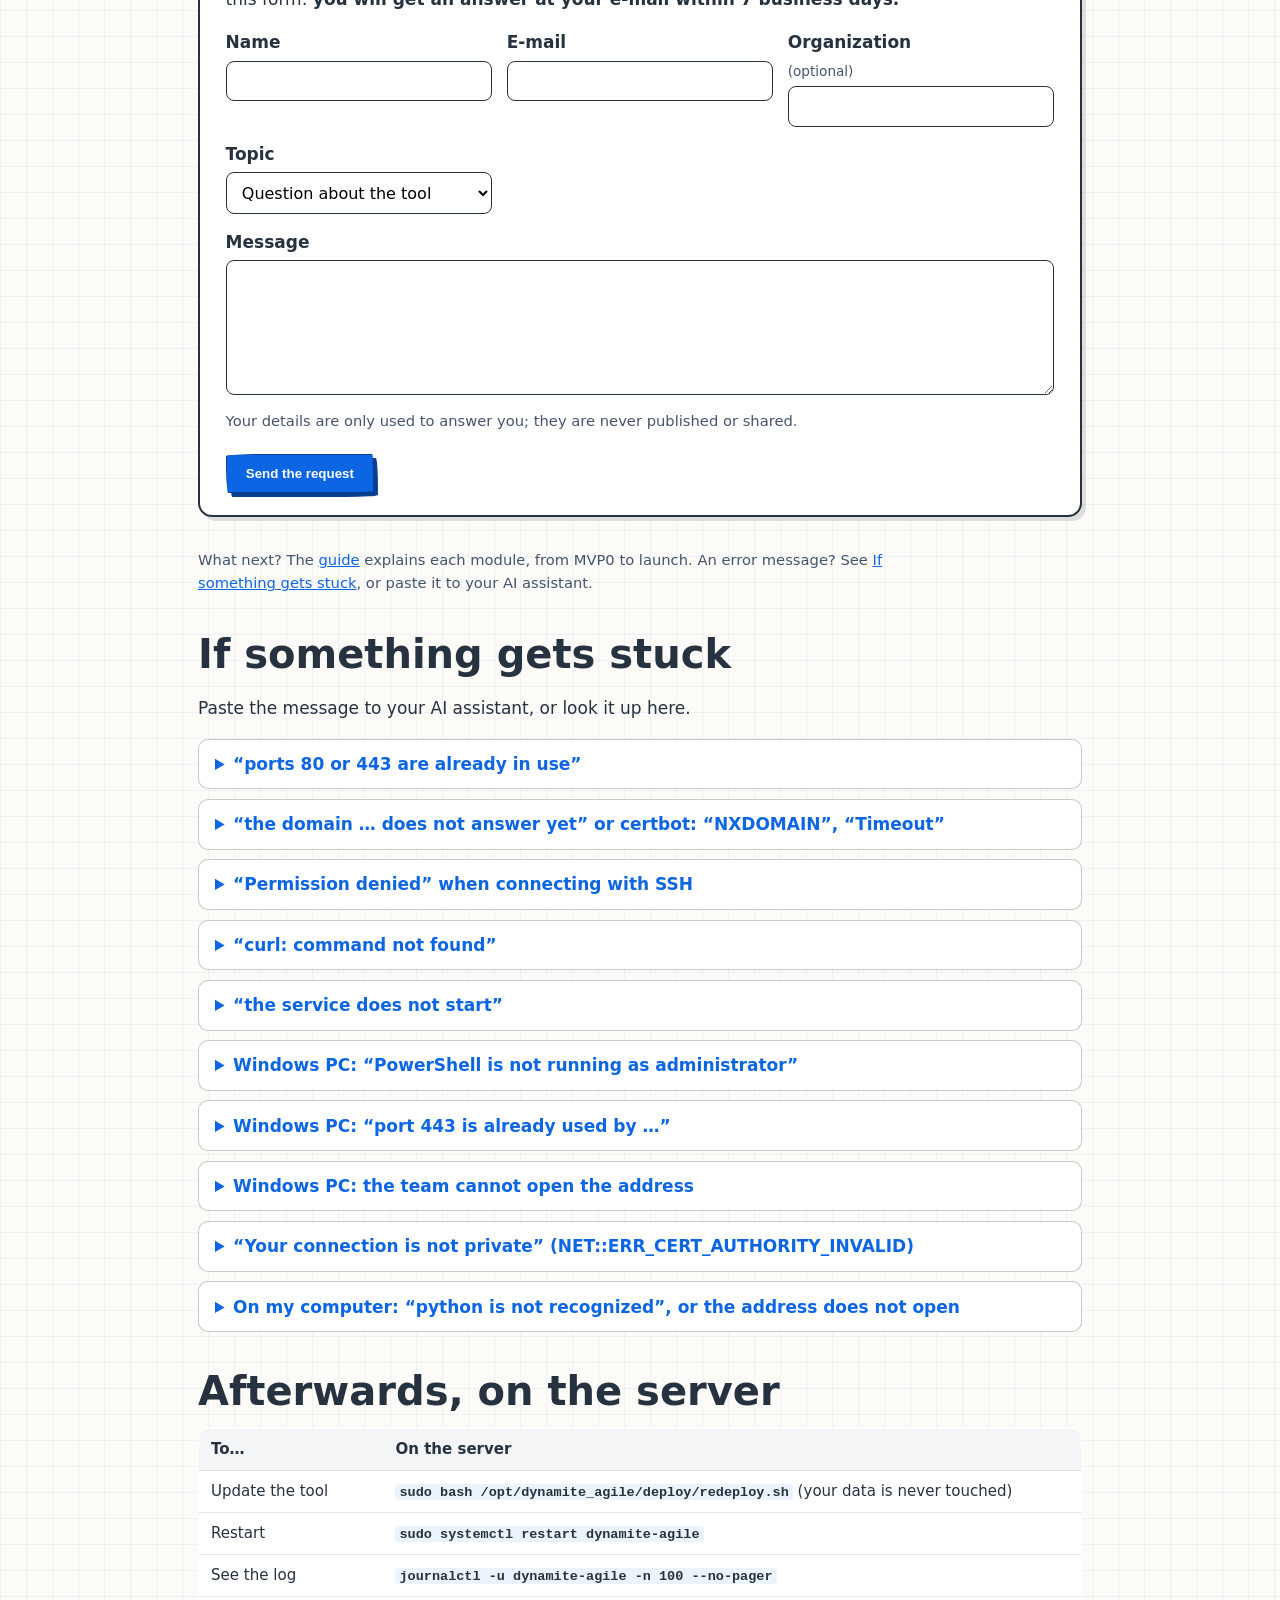
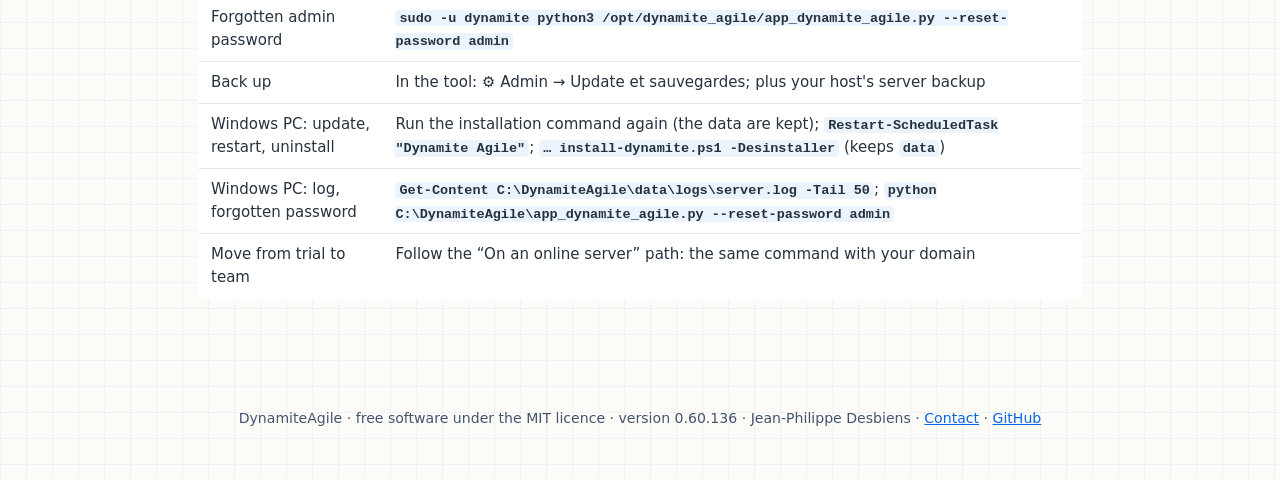
==== commit 1bf43edd: "0.60.136 — Diamond : carte de feuille de concept compacte (titre, vignette, principe, tous les bouto" ====
--- a/site/en/index.html
+++ b/site/en/index.html
@@ -1000,7 +1000,7 @@
       <code>python C:\DynamiteAgile\app_dynamite_agile.py --reset-password admin</code></td></tr>
     <tr><td>Move from trial to team</td><td>Follow the “On an online server” path: the same command with your domain</td></tr></table>
 </main>
-<footer>DynamiteAgile · free software under the MIT licence · version 0.60.135 · Jean-Philippe Desbiens · <a href="installation.html#contact" data-new="0.60.74-contact">Contact</a> · <a href="https://github.com/jpdesbiens11/Dynamite-Agile">GitHub</a></footer>
+<footer>DynamiteAgile · free software under the MIT licence · version 0.60.136 · Jean-Philippe Desbiens · <a href="installation.html#contact" data-new="0.60.74-contact">Contact</a> · <a href="https://github.com/jpdesbiens11/Dynamite-Agile">GitHub</a></footer>
 <script>
 /* Website of Dynamite | Agile (D-O-015): reveal on scroll, copy buttons, the descent into the mine and the terminal
    that types the three installation commands. No external resource; motion off with prefers-reduced-motion. */
